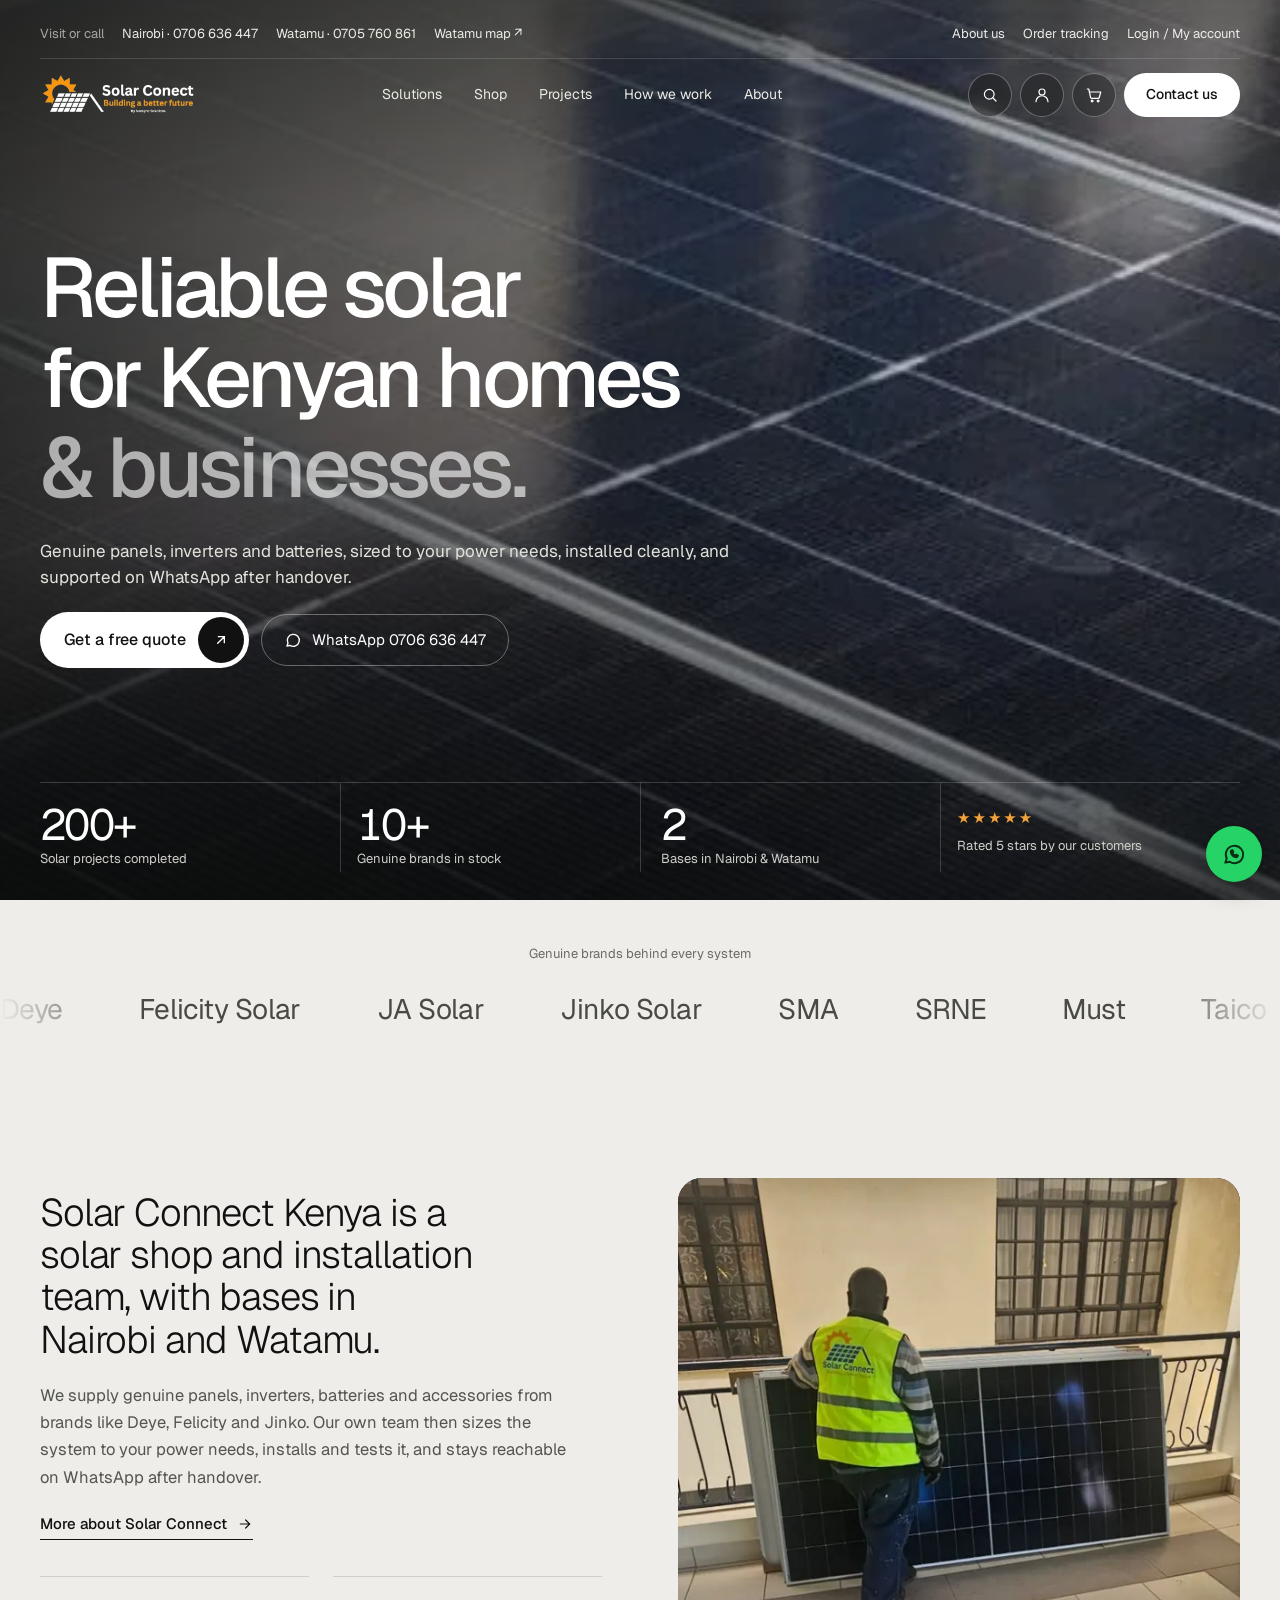
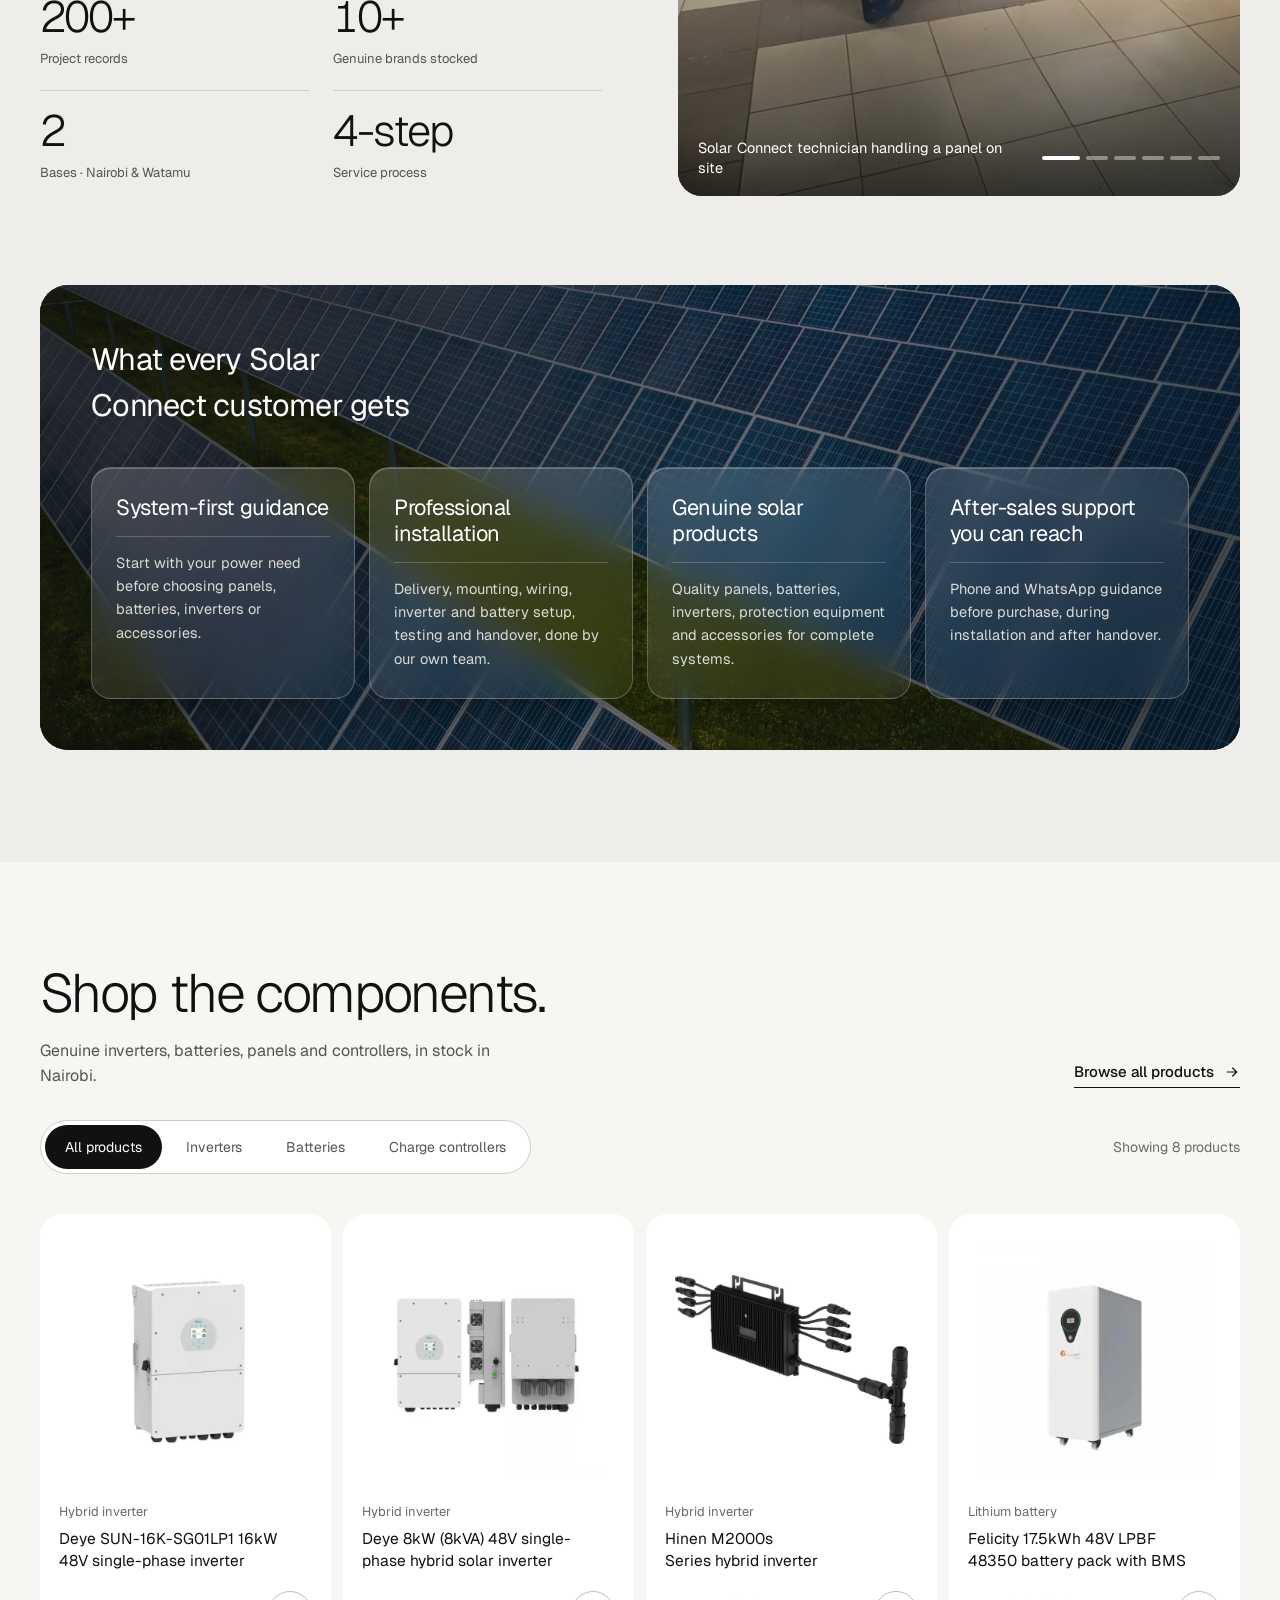
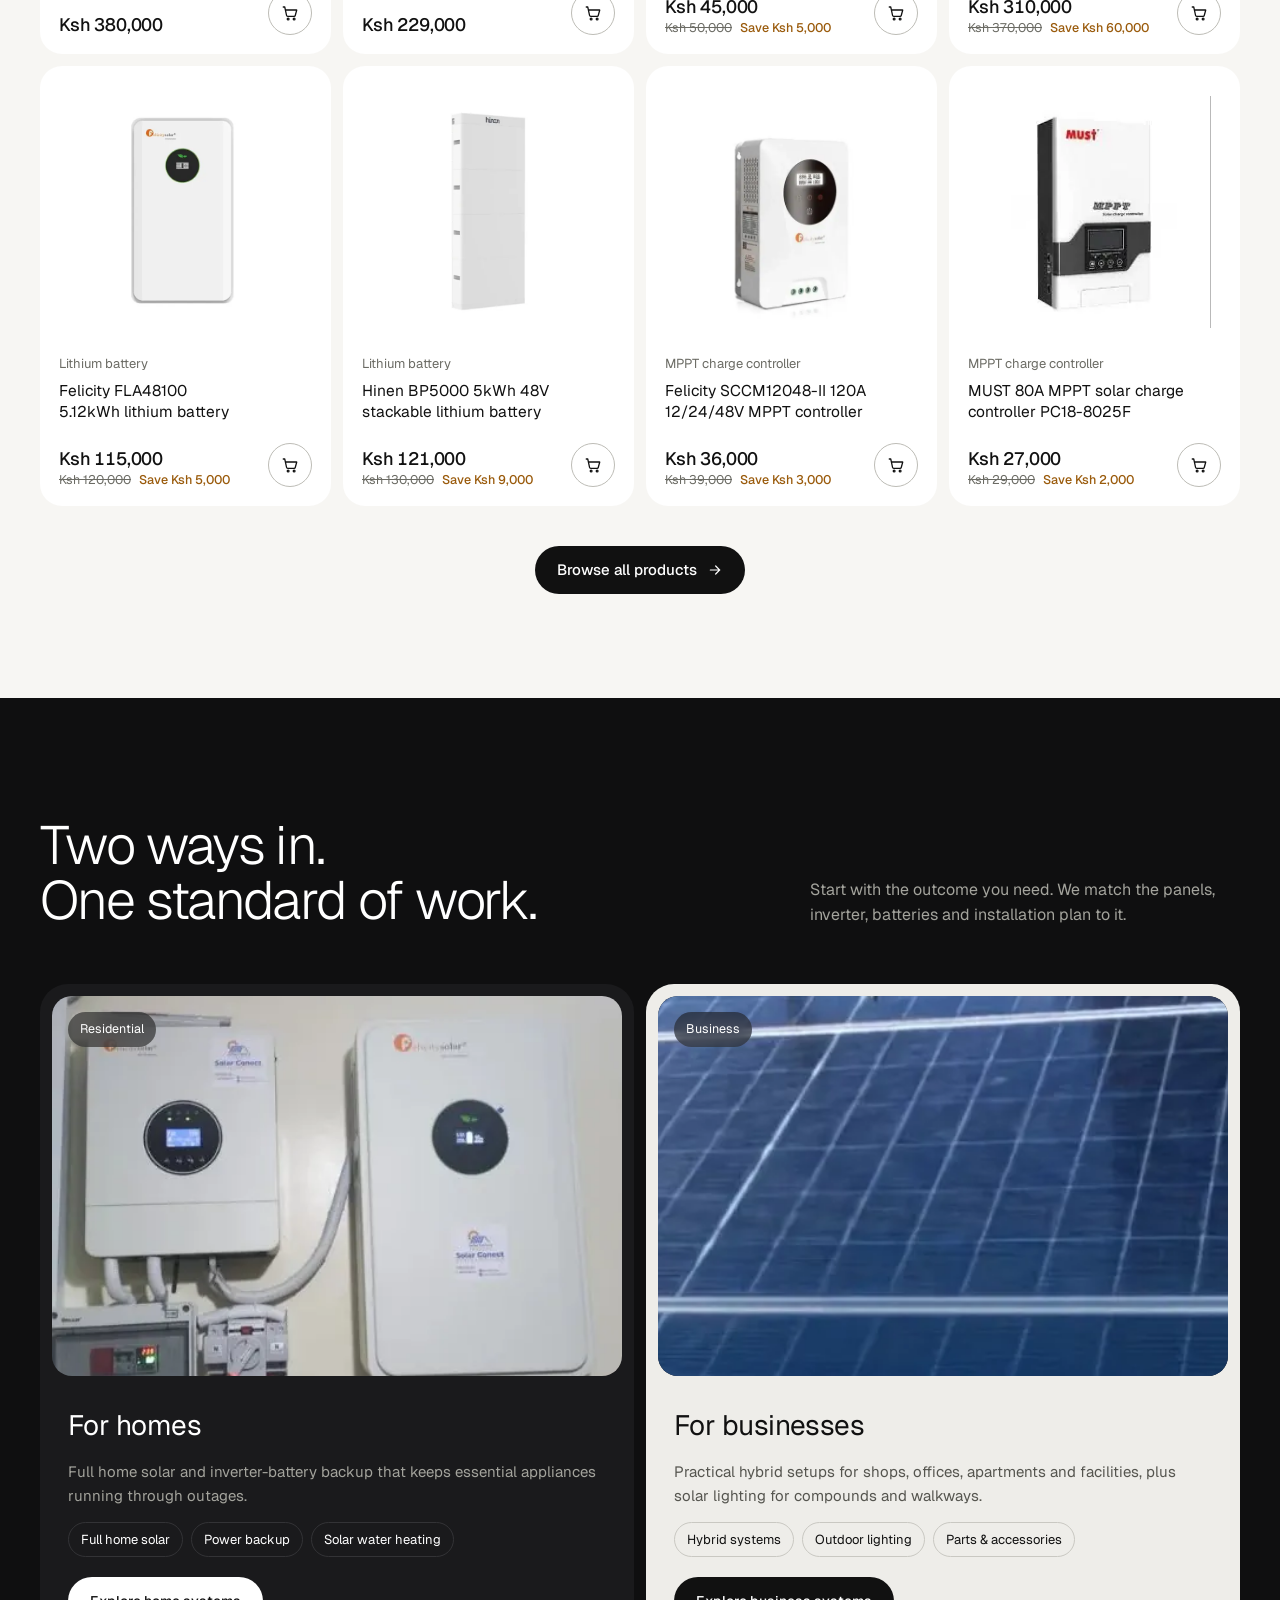
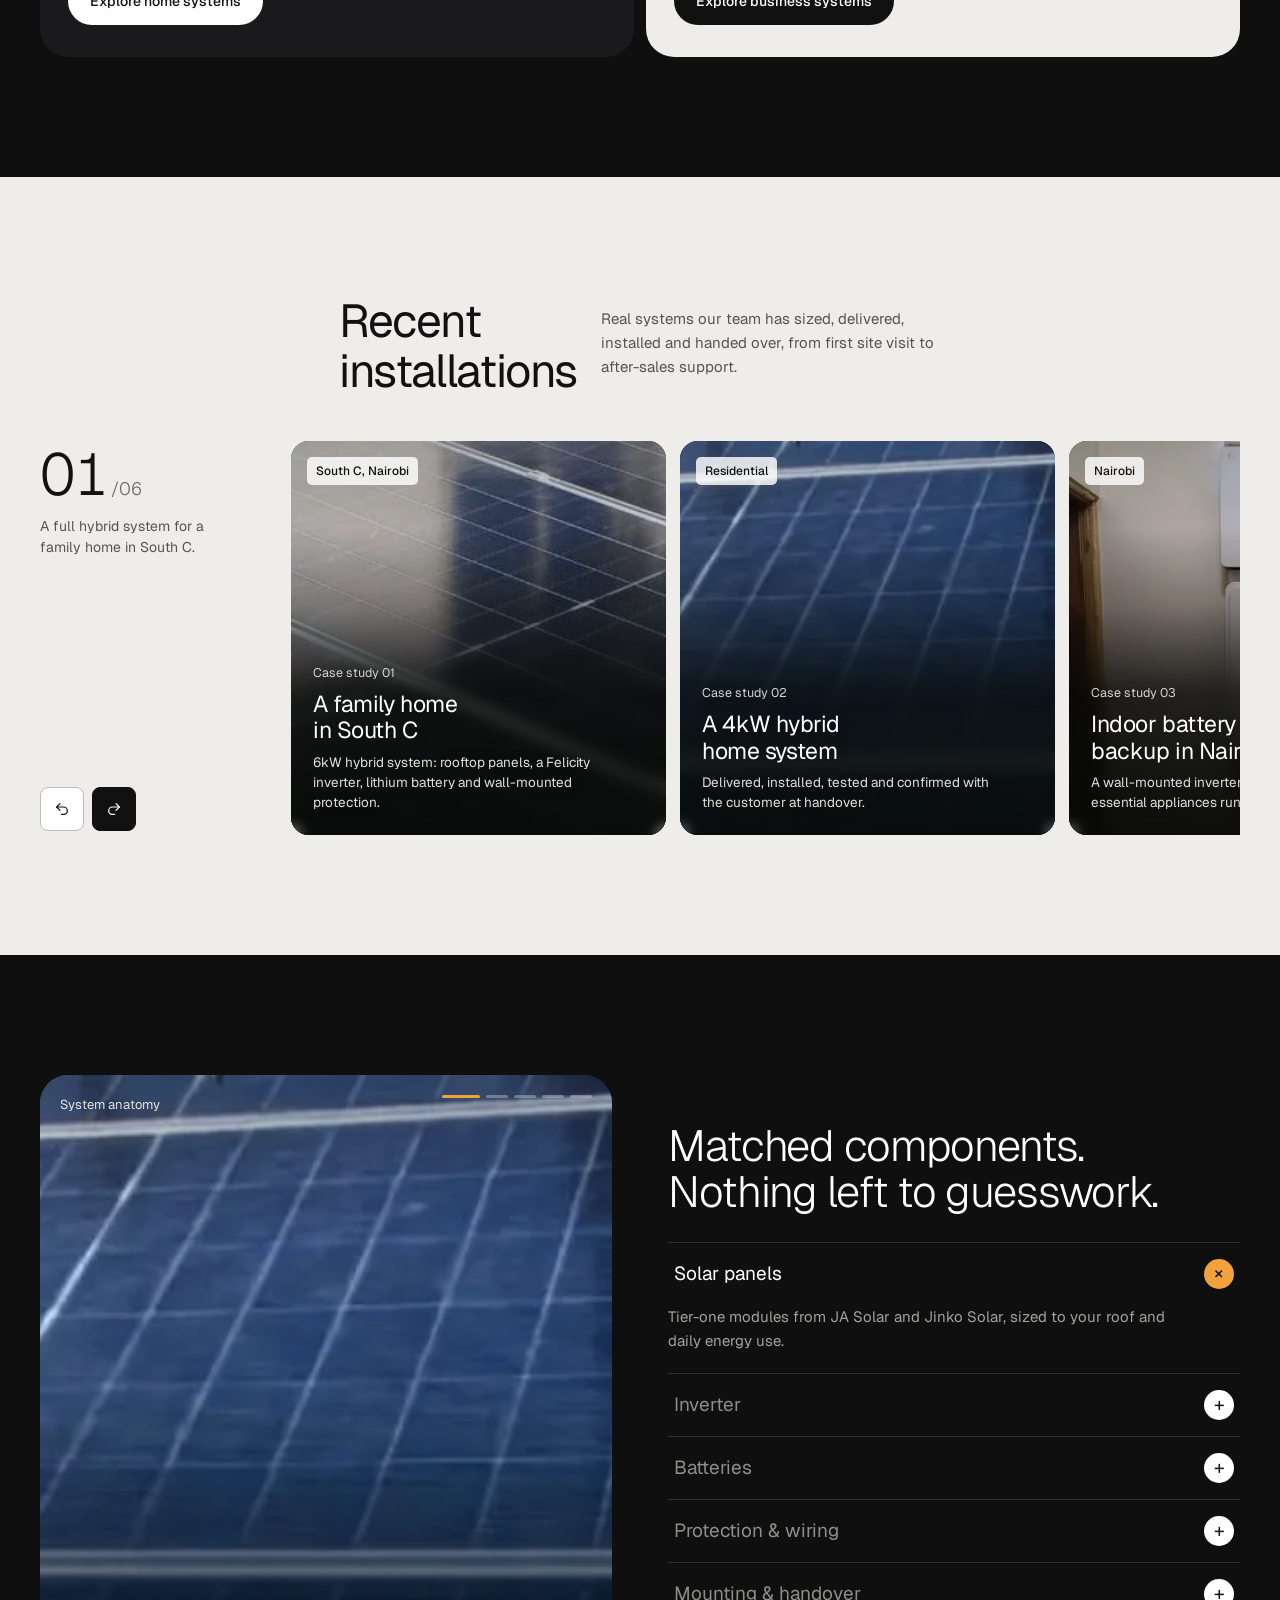
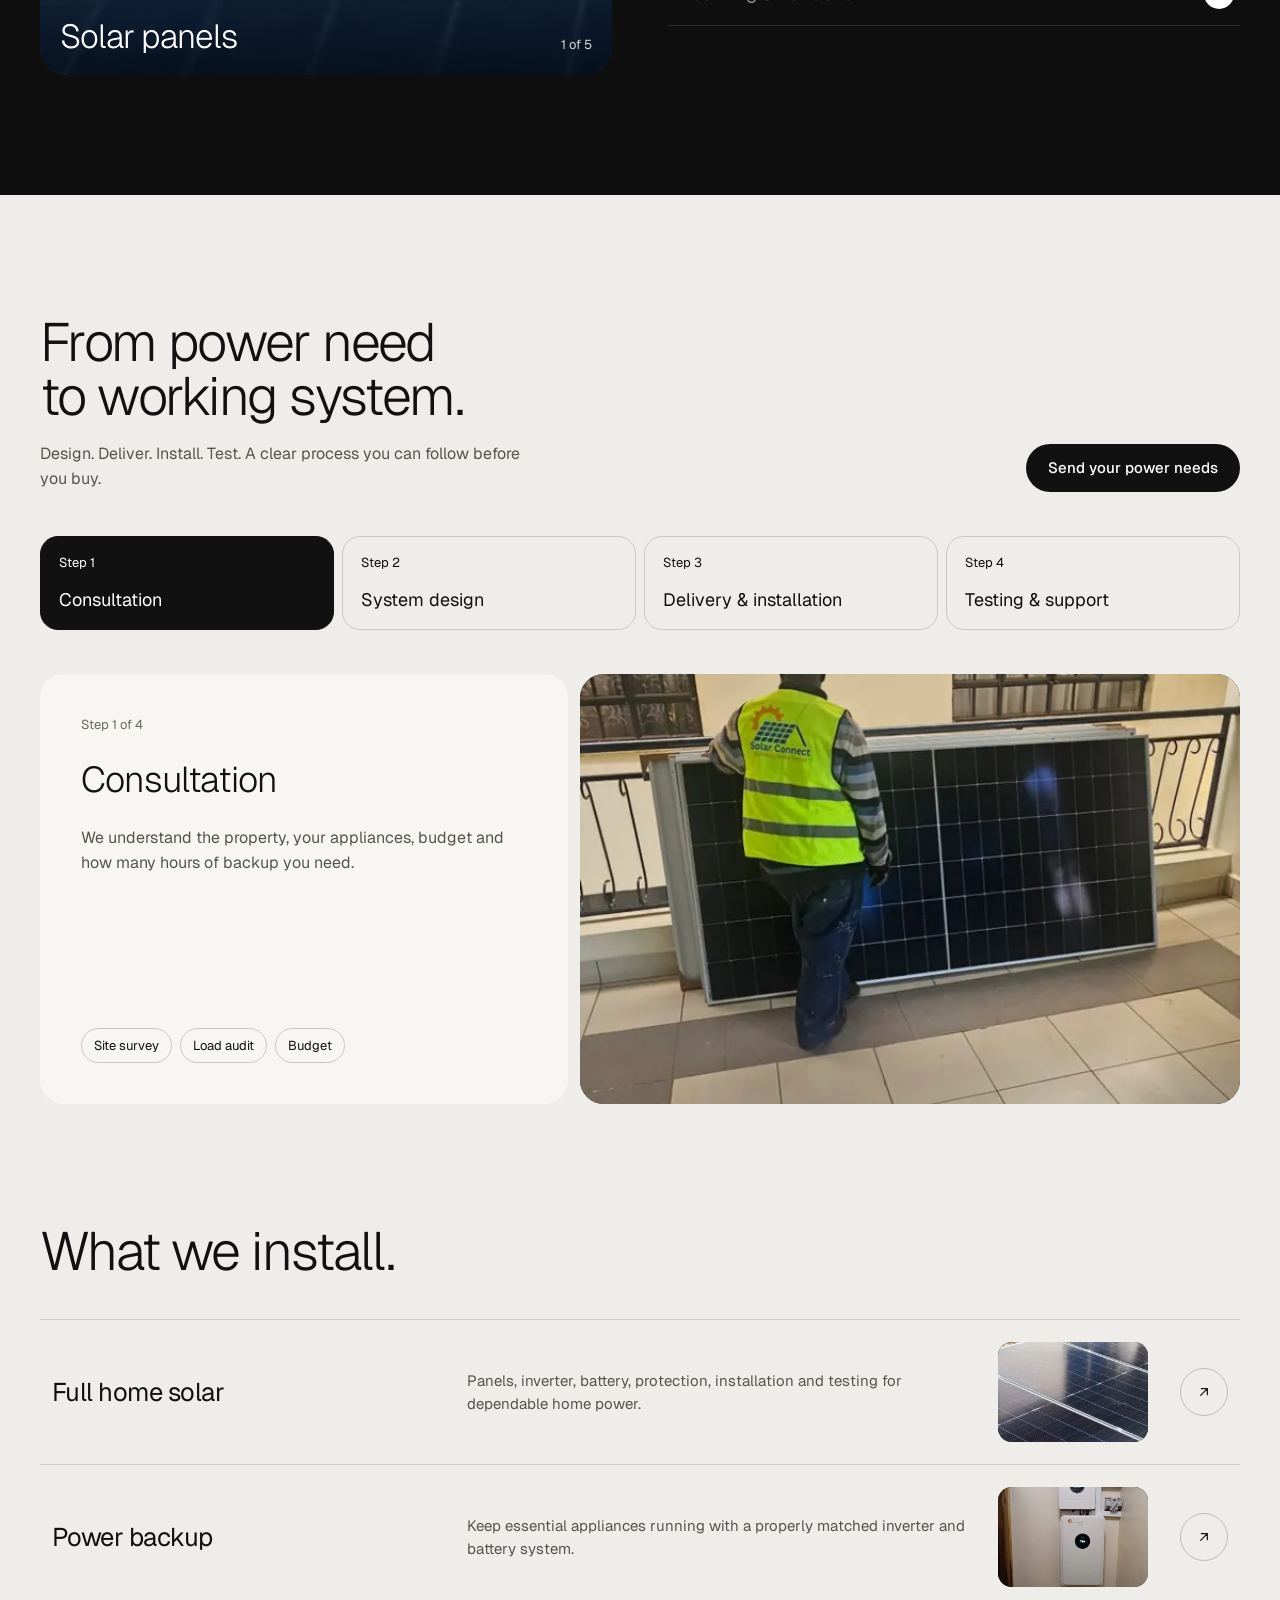
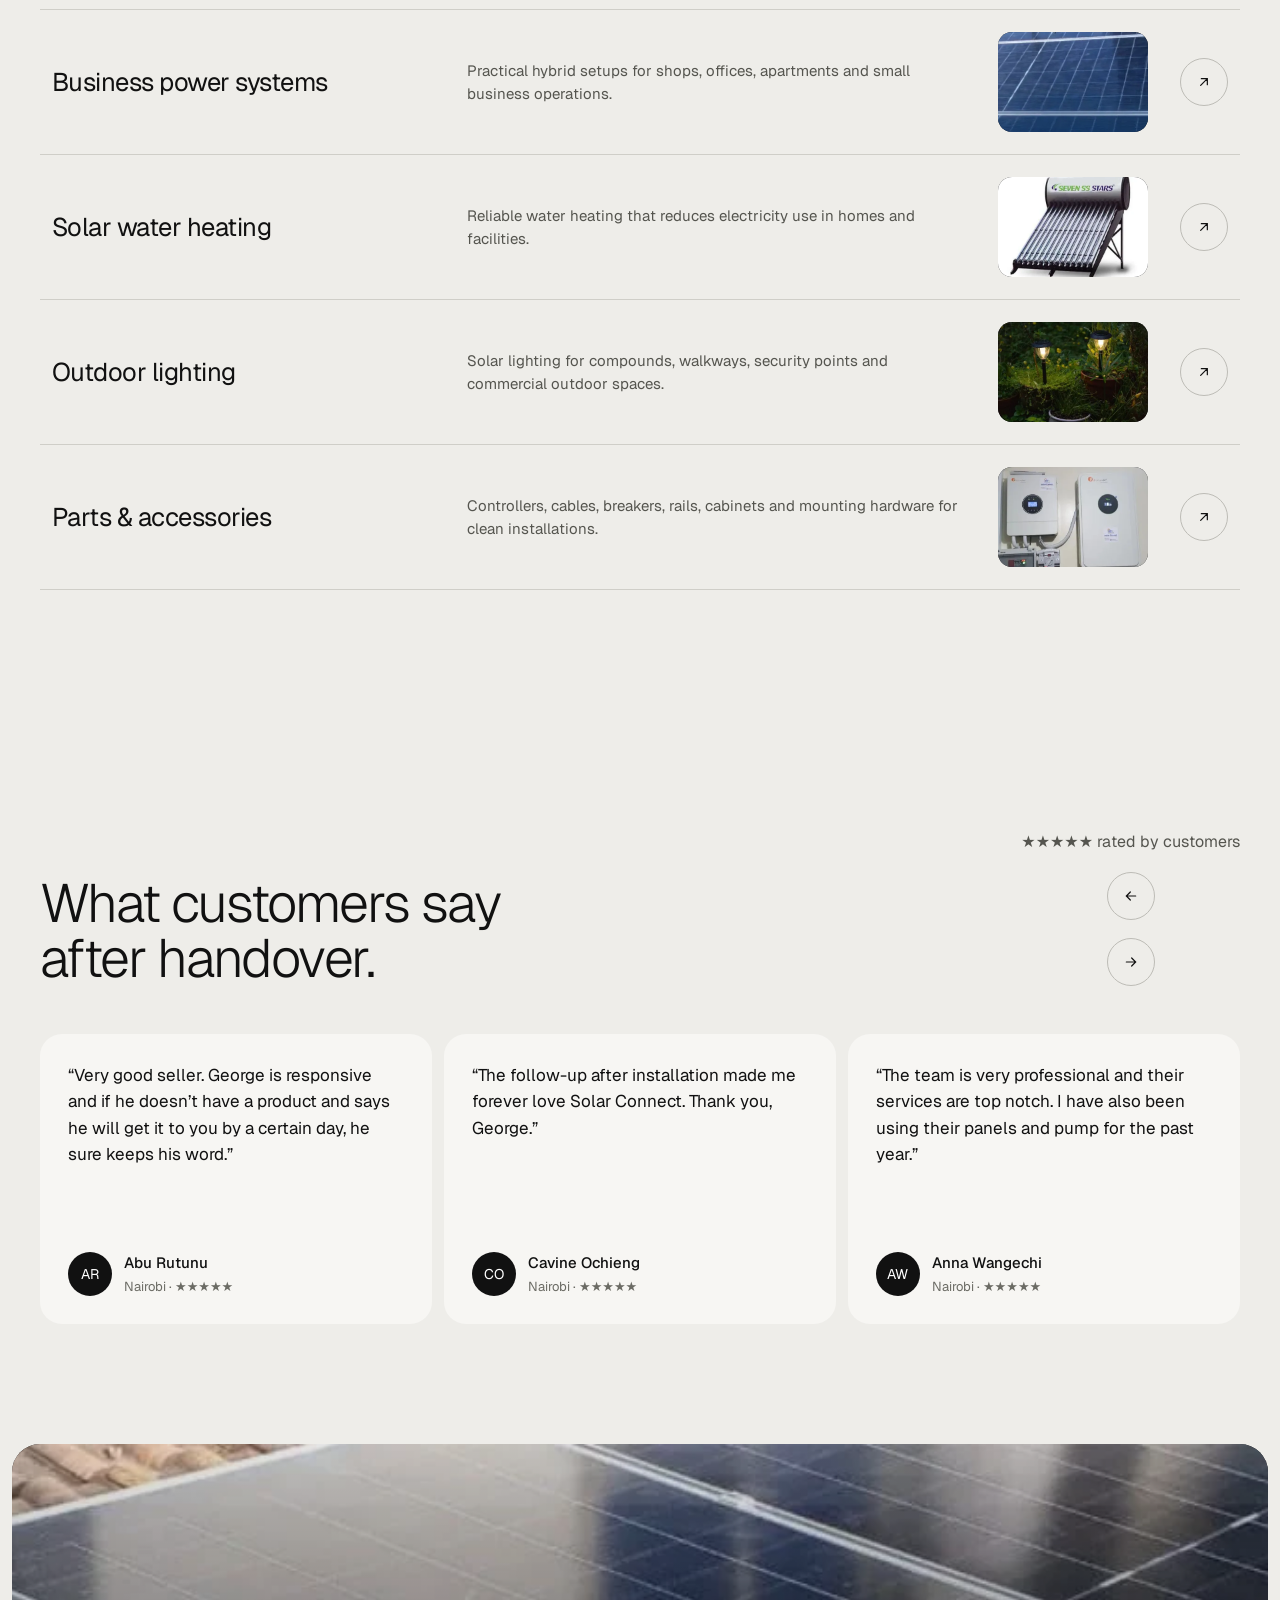
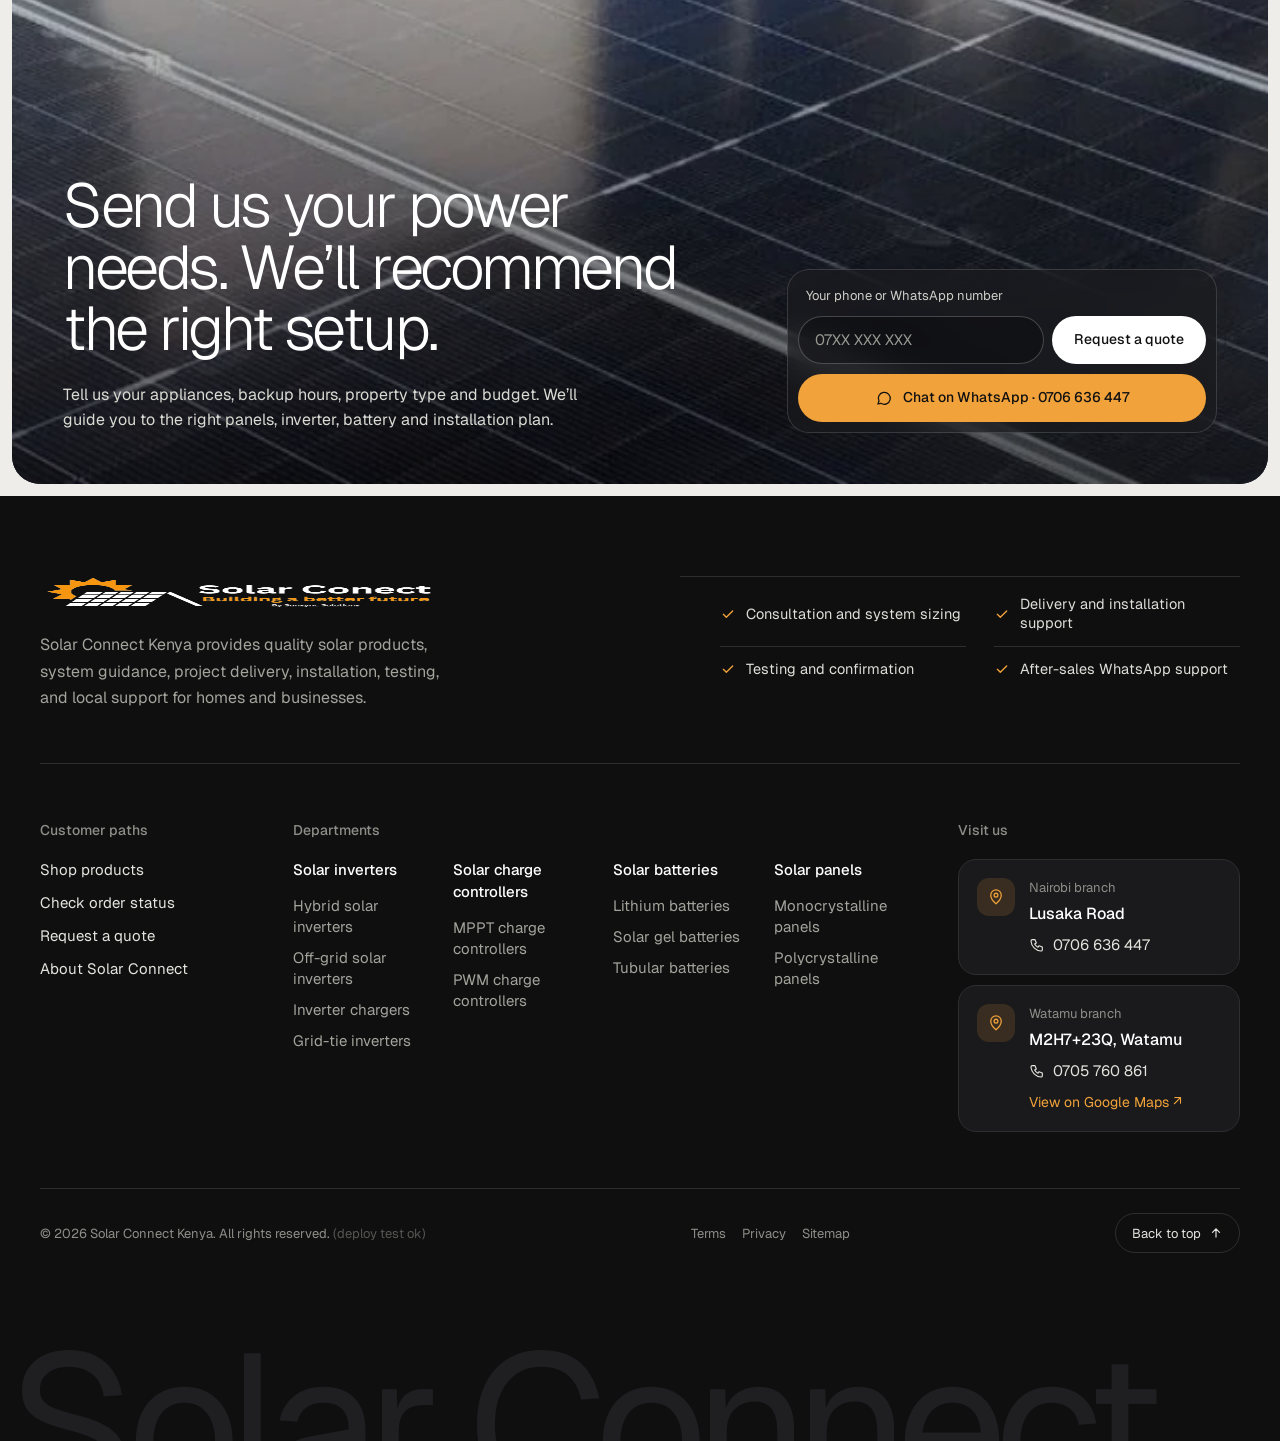
==== index.html @ 3e0ca2ff "Use real Seven SS Stars product photo for solar water heating service row Co-Authored-By: Claude Son" ====
<!doctype html>
<html lang="en">
<head>
<meta charset="utf-8">
<meta name="viewport" content="width=device-width, initial-scale=1, viewport-fit=cover">
<meta name="description" content="Solar Connect Kenya supplies genuine solar panels, inverters and batteries, and installs, tests and supports complete solar systems for homes and businesses in Nairobi and Watamu.">
<meta property="og:title" content="Solar Connect Kenya: Reliable solar for Kenyan homes and businesses">
<meta property="og:description" content="Genuine solar products, clean installation and WhatsApp support after handover. Nairobi and Watamu.">
<meta property="og:type" content="website">
<meta name="robots" content="noindex">
<meta name="theme-color" content="#0F0F10">
<link rel="icon" type="image/png" href="assets/img/685172a7fa.png">
<style>:root{padding-top:env(safe-area-inset-top,0px);padding-bottom:env(safe-area-inset-bottom,0px)}body{margin:0;font-family:system-ui,sans-serif}[hidden]{display:none!important}</style>
<title>Solar Connect Kenya | Solar Panels, Inverters, Batteries &amp; Installation</title>
<link rel="preconnect" href="https://fonts.googleapis.com">
<link rel="preconnect" href="https://fonts.gstatic.com" crossorigin>
<link rel="stylesheet" href="https://fonts.googleapis.com/css2?family=Geist:wght@300;400;500;600&display=swap">
<style>
/* Layout: T1-style alternating warm-light / near-black bands, oversized rounded media cards, Orbix section flow */
:root{
  --paper:#EEEDE9; --paper-2:#F7F6F3; --paper-3:#E4E3DE; --line:#CFCEC8; --line-2:#BDBCB6;
  --ink:#111111; --ink-2:#55554F; --ink-3:#6B6B64;
  --night:#0F0F10; --night-2:#1A1A1C; --night-3:#2A2A2D; --night-line:#2E2E31;
  --mist:#A3A39C; --mist-2:#8E8E88; --white:#FFFFFF;
  --sun:#F2A23A;
  --f-display:'Geist',ui-sans-serif,system-ui,-apple-system,'Segoe UI',sans-serif;
  --r-xl:28px; --r-lg:24px; --r-md:20px; --r-sm:14px;
  --gut-l:max(16px, env(safe-area-inset-left, 0px));
  --gut-r:max(16px, env(safe-area-inset-right, 0px));
  color-scheme:light;
}
*{box-sizing:border-box}
html{scroll-behavior:smooth}
body{background:var(--paper);color:var(--ink);font-family:var(--f-display);font-size:16px;line-height:1.5;overflow-x:hidden;-webkit-font-smoothing:antialiased}
body::before{content:"";position:fixed;inset:0 0 auto;height:env(safe-area-inset-top,0px);z-index:60;background:var(--night)}
a{color:inherit;text-decoration:none}
button{font:inherit;color:inherit;cursor:pointer;background:none;border:0}
img,video{max-width:100%;display:block}
:focus-visible{outline:2px solid var(--sun);outline-offset:3px;border-radius:8px}
h1,h2,h3{margin:0;font-weight:300;letter-spacing:-.03em;text-wrap:balance}
p{margin:0}
.mono{font-size:13px;letter-spacing:0;text-transform:none}
.wrap{max-width:1360px;margin:0 auto;padding-left:max(16px, env(safe-area-inset-left, 0px));padding-right:max(16px, env(safe-area-inset-right, 0px))}
@media (min-width:760px){.wrap{padding-left:max(40px, env(safe-area-inset-left, 0px));padding-right:max(40px, env(safe-area-inset-right, 0px))}}
.h2{font-size:clamp(34px,4.2vw,62px);line-height:1.02}
.eyebrow{color:var(--ink-3)}
.dark .eyebrow{color:var(--mist)}
.head-row{display:flex;flex-wrap:wrap;gap:24px;justify-content:space-between;align-items:flex-end}
.head-row > div{display:flex;flex-direction:column;gap:18px;min-width:0}

/* media frames: real photo on top of a cell-grid fallback */
.media{position:relative;overflow:hidden;background-color:#16171A;background-image:linear-gradient(rgba(255,255,255,.055) 1px,transparent 1px),linear-gradient(90deg,rgba(255,255,255,.055) 1px,transparent 1px);background-size:44px 44px}
.media.light{background-color:#DAD9D4;background-image:linear-gradient(rgba(0,0,0,.05) 1px,transparent 1px),linear-gradient(90deg,rgba(0,0,0,.05) 1px,transparent 1px);background-size:36px 36px}
.media > img,.media > video{position:absolute;inset:0;width:100%;height:100%;object-fit:cover}
.media .cap{position:absolute;left:18px;bottom:16px;color:var(--mist-2);font-size:12px;z-index:0}
.media > img + .cap,.media > video + .cap{z-index:-1}
.tag{position:absolute;top:16px;left:16px;z-index:2;padding:8px 12px;border-radius:999px;background:rgba(17,17,17,.55);backdrop-filter:blur(10px);-webkit-backdrop-filter:blur(10px);color:var(--white);font-size:12.5px}

/* buttons */
.btn{display:inline-flex;align-items:center;justify-content:center;gap:10px;min-height:48px;padding:0 22px;border-radius:999px;font-size:15px;font-weight:500;transition:transform .25s ease,background .25s ease,opacity .25s}
.btn:hover{transform:translateY(-2px)}
.btn-white{background:var(--white);color:var(--ink)}
.btn-ink{background:var(--ink);color:var(--white)}
.btn-ghost{border:1px solid var(--line-2);font-weight:400}
.btn-ghost-dark{border:1px solid rgba(255,255,255,.35);color:var(--white);font-weight:400}
.btn-sun{background:var(--sun);color:var(--ink)}
.btn svg{transition:transform .25s ease}
.btn:hover svg{transform:translateX(3px)}

/* reveal on scroll: visible at rest, only lifts in */
.rv{transition:transform .9s cubic-bezier(.2,.7,.1,1),opacity .9s ease}
.js .rv.pre{transform:translateY(36px);opacity:.25}

/* ================= NAV ================= */
.nav{position:fixed;top:env(safe-area-inset-top,0px);left:0;right:0;z-index:50;transform:translateY(-130%);opacity:0;transition:transform .5s cubic-bezier(.2,.7,.1,1),opacity .4s;padding:16px max(16px, env(safe-area-inset-right, 0px)) 0 max(16px, env(safe-area-inset-left, 0px));pointer-events:none}
.nav-in{max-width:1400px;margin:0 auto;display:flex;justify-content:space-between;align-items:center;gap:12px}
.brand,.pill{pointer-events:auto}
.brand{display:flex;align-items:center;gap:10px;color:var(--white);padding:8px 14px 8px 8px;border-radius:999px;transition:background .3s}
.brand span{font-size:18px;font-weight:500;letter-spacing:-.01em}
.pill{display:flex;align-items:center;gap:2px;padding:5px;border-radius:999px;background:rgba(28,28,30,.55);border:1px solid rgba(255,255,255,.14);backdrop-filter:blur(16px);-webkit-backdrop-filter:blur(16px);color:var(--white);transition:background .3s}
.pill a.lk{padding:10px 15px;border-radius:999px;font-size:14px;transition:background .2s}
.pill a.lk:hover{background:rgba(255,255,255,.12)}
.pill .icon{width:42px;height:42px;display:grid;place-items:center;border-radius:999px}
.pill .icon:hover{background:rgba(255,255,255,.12)}
.pill .cta{padding:0 18px;min-height:42px;font-size:14px}
.nav.scrolled{transform:none;opacity:1}
.nav.scrolled .brand{background:rgba(28,28,30,.7);backdrop-filter:blur(16px);-webkit-backdrop-filter:blur(16px)}
.nav.scrolled .pill{background:rgba(20,20,22,.82)}
.menu-btn{display:none}
@media (max-width:900px){.pill a.lk{display:none}.menu-btn{display:grid}}

/* ================= HERO (full bleed, mobile-first) ================= */
.hero{position:relative;color:var(--white);background:var(--night);overflow:hidden;isolation:isolate}
.hero-bg{position:absolute;inset:0;z-index:-2}
.hero-bg img{position:absolute;inset:0;width:100%;height:100%;object-fit:cover;transform:scale(var(--hs,1.06));transition:transform .1s linear}
.hero-bg .bg-desk{display:none}
.hero-bg .bg-mob{object-position:50% 30%}
.hero::after{content:"";position:absolute;inset:0;z-index:-1;pointer-events:none;background:linear-gradient(180deg,rgba(10,11,10,.55) 0%,rgba(10,11,10,.25) 30%,rgba(10,11,10,.7) 62%,rgba(10,11,10,.94) 100%)}
.hero-in{min-height:100svh;display:flex;flex-direction:column;padding-top:calc(env(safe-area-inset-top,0px) + 16px);padding-bottom:20px;padding-left:max(16px, env(safe-area-inset-left, 0px));padding-right:max(16px, env(safe-area-inset-right, 0px))}

/* top bar */
.hnav{display:flex;align-items:center;justify-content:space-between;gap:12px;position:relative;z-index:5}
.hnav .logo img{height:38px;width:auto;display:block}
.hnav ul{display:none;list-style:none;margin:0;padding:0;gap:4px}
.hnav ul a{display:block;padding:10px 14px;border-radius:999px;font-size:14px;color:#ECECE6;transition:background .2s}
.hnav ul a:hover{background:rgba(255,255,255,.12)}
.hnav .right{display:flex;align-items:center;gap:8px}
.icon-btn{width:44px;height:44px;border-radius:999px;display:grid;place-items:center;border:1px solid rgba(255,255,255,.3);background:rgba(20,20,22,.35);backdrop-filter:blur(10px);-webkit-backdrop-filter:blur(10px)}
.hnav .contact{display:none}
.mmenu{position:absolute;left:0;right:0;top:calc(100% + 10px);padding:8px;border-radius:20px;background:rgba(20,20,22,.92);backdrop-filter:blur(18px);-webkit-backdrop-filter:blur(18px);border:1px solid rgba(255,255,255,.12);display:flex;flex-direction:column}
.mmenu a{padding:14px 16px;border-radius:12px;font-size:17px}
.mmenu a:hover{background:rgba(255,255,255,.08)}
.mmenu .btn{margin-top:6px}

/* copy */
.hero-main{flex:1;display:flex;flex-direction:column;justify-content:flex-end;gap:22px;padding-block:48px 28px;max-width:760px}
.hero h1{font-weight:500;font-size:clamp(40px,10.5vw,84px);line-height:1;letter-spacing:-.045em}
.hero h1 .ln{display:block;overflow:hidden;padding-bottom:.07em}
.hero h1 .ln > span{display:block;animation:rise 1.1s cubic-bezier(.2,.7,.1,1) both}
.hero h1 .ln:nth-child(2) > span{animation-delay:.12s}
.hero h1 .ln:nth-child(3) > span{animation-delay:.24s}
.hero h1 .dim{color:rgba(255,255,255,.62)}
@keyframes rise{from{transform:translateY(105%)}to{transform:none}}
@keyframes fade{from{opacity:0;transform:translateY(12px)}to{opacity:1;transform:none}}
.hero-sub{max-width:46ch;font-size:16px;line-height:1.55;color:#E3E3DD;animation:fade 1s .45s both}
.hero-actions{display:flex;flex-direction:column;align-items:stretch;gap:12px;animation:fade 1s .6s both}
.arrow-pill{display:inline-flex;align-items:center;justify-content:space-between;gap:12px;min-height:56px;padding:5px 5px 5px 24px;border-radius:999px;background:var(--white);color:var(--ink);font-size:16px;font-weight:500;transition:transform .25s}
.arrow-pill:hover{transform:translateY(-2px)}
.arrow-pill .ac{width:46px;height:46px;border-radius:999px;display:grid;place-items:center;background:var(--ink);color:var(--white);transition:transform .3s}
.arrow-pill:hover .ac{transform:rotate(45deg)}
.wa-pill{display:inline-flex;align-items:center;justify-content:center;gap:10px;min-height:52px;padding:0 22px;border-radius:999px;border:1px solid rgba(255,255,255,.35);font-size:15px;color:var(--white)}

/* stats */
.hstats{display:grid;grid-template-columns:repeat(2,minmax(0,1fr));gap:0;border-top:1px solid rgba(255,255,255,.18);animation:fade 1s .75s both}
.hstat{display:flex;flex-direction:column;gap:4px;padding:16px 0}
.hstat:nth-child(even){padding-left:16px;border-left:1px solid rgba(255,255,255,.18)}
.hstat:nth-child(n+3){border-top:1px solid rgba(255,255,255,.18)}
.hstat b{font-weight:400;font-size:30px;letter-spacing:-.04em;line-height:1;font-variant-numeric:tabular-nums}
.hstat span{font-size:13px;line-height:1.35;color:#CFCFC9}
.hstat .stars{color:var(--sun);font-size:15px;letter-spacing:2px;line-height:30px}

@media (min-width:640px){
  .hero-actions{flex-direction:row;align-items:center}
  .arrow-pill{justify-content:flex-start}
  .hstats{grid-template-columns:repeat(4,minmax(0,1fr))}
  .hstat{padding:20px 0 4px 20px;border-left:1px solid rgba(255,255,255,.18)}
  .hstat:first-child{padding-left:0;border-left:0}
  .hstat:nth-child(n+3){border-top:0}
  .hstat b{font-size:clamp(30px,3.4vw,44px)}
}
@media (min-width:761px){
  .hero-bg .bg-mob{display:none}
  .hero-bg .bg-desk{display:block}
  .hero::after{background:linear-gradient(90deg,rgba(10,11,10,.78) 0%,rgba(10,11,10,.45) 45%,rgba(10,11,10,.15) 75%),linear-gradient(180deg,rgba(10,11,10,.45) 0%,rgba(10,11,10,0) 25%,rgba(10,11,10,0) 60%,rgba(10,11,10,.75) 100%)}
  .hero-in{min-height:clamp(640px,100svh,920px);padding-top:calc(env(safe-area-inset-top,0px) + 24px);padding-bottom:28px;padding-left:max(40px, env(safe-area-inset-left, 0px));padding-right:max(40px, env(safe-area-inset-right, 0px))}
  .hero-in > *{width:100%;max-width:1360px;margin-left:auto;margin-right:auto}
  .hnav .logo img{height:44px}
  .hnav .contact{display:inline-flex;min-height:44px;font-size:14px}
  .hero-main{justify-content:center;padding-block:64px 48px}
  .hero-main > *{max-width:720px}
  .hero-sub{font-size:17px}
}
@media (min-width:1000px){
  .hnav ul{display:flex}
  .hnav .menu-toggle{display:none}
  .mmenu{display:none!important}
}
/* ================= MARQUEE ================= */
.brands{padding-block:44px 60px;display:flex;flex-direction:column;gap:24px}
.brands p{text-align:center}
.marquee{overflow:hidden;-webkit-mask-image:linear-gradient(90deg,transparent,#000 10%,#000 90%,transparent);mask-image:linear-gradient(90deg,transparent,#000 10%,#000 90%,transparent)}
.track{display:flex;gap:76px;width:max-content;animation:mq 40s linear infinite;font-size:clamp(22px,2.2vw,30px);letter-spacing:-.02em;color:#4A4A45;white-space:nowrap}
.marquee:hover .track{animation-play-state:paused}
@keyframes mq{to{transform:translateX(-50%)}}

/* ================= STATEMENT + STATS ================= */
.statement{padding-block:88px 112px;display:flex;flex-direction:column;gap:clamp(56px,7vw,96px)}
.statement h2{flex:none;max-width:920px;font-size:clamp(28px,3.6vw,52px);line-height:1.1;min-width:0}
.statement h2 em{font-style:normal;color:inherit}
.about2{display:grid;grid-template-columns:minmax(0,1fr) minmax(0,1fr);gap:clamp(32px,6vw,96px);align-items:center}
@media (max-width:920px){.about2{grid-template-columns:minmax(0,1fr)}}
.ashow{position:relative;aspect-ratio:4/4.4;max-width:100%;border-radius:24px;overflow:hidden;background:#16171A;isolation:isolate}
.aslide{position:absolute;inset:0;margin:0;opacity:0;transition:opacity 1s ease}
.aslide.on{opacity:1}
.aslide img{width:100%;height:100%;object-fit:cover;transform:scale(1.08);transition:transform 6s ease-out}
.aslide.on img{transform:scale(1)}
.ashow::after{content:"";position:absolute;inset:0;z-index:1;background:linear-gradient(180deg,rgba(0,0,0,0) 62%,rgba(8,10,8,.72) 100%);pointer-events:none}
.ashow-bar{position:absolute;left:0;right:0;bottom:0;z-index:2;display:flex;flex-wrap:wrap;align-items:center;justify-content:space-between;gap:10px 16px;padding:18px 20px;color:var(--white)}
.ashow-cap{font-size:14.5px;line-height:1.35;max-width:32ch}
.adots{display:flex;gap:6px}
.adot{width:22px;height:4px;border-radius:2px;background:rgba(255,255,255,.4);padding:0;transition:width .35s,background .35s;position:relative}
.adot::before{content:"";position:absolute;inset:-10px -2px}
.adot.on{width:38px;background:var(--white)}
.about2-txt{display:flex;flex-direction:column;align-items:flex-start;gap:22px;min-width:0}
.about2-txt h2{font-size:clamp(28px,3vw,44px);line-height:1.1;max-width:18ch}
.about2-txt p{font-size:16.5px;line-height:1.65;color:var(--ink-2);max-width:48ch}
.astats{width:100%;display:grid;grid-template-columns:repeat(2,minmax(0,1fr));gap:22px 24px;margin-top:14px}
.astats .stat b{font-size:clamp(36px,3.4vw,52px)}
.about{display:flex;flex-wrap:wrap;gap:32px 64px;justify-content:space-between;align-items:flex-end}
.about h2{flex:1 1 560px;max-width:860px}
.about-side{flex:0 1 400px;display:flex;flex-direction:column;align-items:flex-start;gap:20px;min-width:0}
.about-side p{font-size:17px;line-height:1.6;color:var(--ink-2)}
.steps-mini{line-height:1.9;color:var(--ink-3)}
.stat-row{display:flex;flex-wrap:wrap;gap:12px}
.stat-row .media{flex:1 1 420px;min-height:440px;border-radius:var(--r-lg)}
.stats{flex:1 1 520px;border-radius:var(--r-lg);background:var(--paper-2);padding:clamp(24px,3.2vw,48px);display:grid;grid-template-columns:repeat(2,minmax(0,1fr));gap:44px 24px;align-content:center}
.stat{display:flex;flex-direction:column;gap:10px;border-top:1px solid var(--line);padding-top:18px}
.stat b{font-weight:300;font-size:clamp(46px,4.8vw,72px);letter-spacing:-.045em;line-height:1;font-variant-numeric:tabular-nums}
.stat span{color:var(--ink-2)}

/* ================= TWO WAYS (dark) ================= */
.dark{background:var(--night);color:var(--white)}
.band{padding-block:120px}
.ways{display:flex;flex-direction:column;gap:56px}
.ways .lede{max-width:430px;color:var(--mist);font-size:16px;line-height:1.6}
.way-row{display:flex;flex-wrap:wrap;gap:12px}
.way{flex:1 1 480px;border-radius:var(--r-xl);padding:12px;display:flex;flex-direction:column;gap:12px;min-width:0}
.way.a{background:var(--night-2)}
.way.b{background:var(--paper);color:var(--ink)}
.way .media{border-radius:var(--r-md);min-height:380px}
.way .media img{transition:transform 1.2s cubic-bezier(.2,.7,.1,1)}
.way:hover .media img{transform:scale(1.05)}
.way-body{padding:16px 16px 20px;display:flex;flex-direction:column;gap:14px}
.way h3{font-size:28px;font-weight:400;letter-spacing:-.02em}
.way p{font-size:15px;line-height:1.6;color:var(--mist)}
.way.b p{color:var(--ink-2)}
.tags{display:flex;flex-wrap:wrap;gap:8px;font-size:13px}
.tags span{padding:7px 12px;border-radius:999px;border:1px solid #333336}
.way.b .tags span{border-color:#C9C8C2}
.way .btn{align-self:flex-start;margin-top:6px;font-size:14px}

/* ================= PROJECTS ================= */
.projects{padding-block:120px;display:flex;flex-direction:column;gap:44px}
.ctrl{display:flex;align-items:center;gap:10px}
.arrow{width:48px;height:48px;border-radius:999px;border:1px solid var(--line-2);display:grid;place-items:center;transition:background .2s}
.arrow:hover{background:var(--paper-3)}
.pj-h{font-weight:400;font-size:clamp(34px,3.6vw,52px);line-height:1.08;letter-spacing:-.03em}
.pj-intro{max-width:34ch;font-size:15px;line-height:1.6;color:var(--ink-2);padding-top:10px}
.projects .head-row{align-items:flex-start}
.pj-body{display:grid;grid-template-columns:200px minmax(0,1fr);gap:clamp(24px,4vw,64px);overflow:hidden}
.pj-side{display:flex;flex-direction:column;gap:12px;padding-block:4px}
.pj-count{display:flex;align-items:baseline;gap:2px;font-weight:300;letter-spacing:-.04em;line-height:1}
.pj-count b{font-weight:300;font-size:clamp(48px,4.6vw,64px);font-variant-numeric:tabular-nums}
.pj-count span{font-size:18px;color:var(--ink-3);letter-spacing:0}
.pj-cap{font-size:14px;line-height:1.5;color:var(--ink-2);max-width:22ch;min-height:3em}
.pj-btns{margin-top:auto;display:flex;gap:8px}
.sq{width:44px;height:44px;border-radius:8px;display:grid;place-items:center;border:1px solid var(--line-2);background:var(--white);color:var(--ink);transition:transform .2s,background .2s}
.sq:hover{transform:translateY(-2px)}
.sq.dark{background:var(--ink);border-color:var(--ink);color:var(--white)}
.rail{min-width:0;overflow-x:auto;scrollbar-width:none;cursor:grab;scroll-snap-type:x mandatory;margin-right:calc(-1 * max(16px, env(safe-area-inset-right, 0px)))}
@media (min-width:760px){.rail{margin-right:0}}
.rail::-webkit-scrollbar{display:none}
.rail.dragging{cursor:grabbing;scroll-snap-type:none}
.rail.dragging *{user-select:none;pointer-events:none}
.rail-in{display:flex;gap:14px;width:max-content}
.ocard{position:relative;width:clamp(260px,calc((min(100vw,1360px) - 380px) / 2.4),440px);aspect-ratio:1/1.05;max-width:84vw;border-radius:18px;overflow:hidden;scroll-snap-align:start;background:#16171A;color:var(--white);isolation:isolate}
.ocard img{position:absolute;inset:0;width:100%;height:100%;object-fit:cover;z-index:-2;transition:transform 1.2s cubic-bezier(.2,.7,.1,1)}
.ocard img.contain{object-fit:contain;background:#fff}
.ocard:hover img{transform:scale(1.05)}
.ocard::after{content:"";position:absolute;inset:0;z-index:-1;background:linear-gradient(180deg,rgba(8,10,8,.28) 0%,rgba(8,10,8,.12) 22%,rgba(8,10,8,.35) 42%,rgba(8,10,8,.82) 64%,rgba(8,10,8,.95) 100%)}
.ocard-txt::before{content:"";position:absolute;inset:-48px 0 0 0;z-index:-1;backdrop-filter:blur(6px);-webkit-backdrop-filter:blur(6px);-webkit-mask-image:linear-gradient(180deg,transparent 0%,#000 45%);mask-image:linear-gradient(180deg,transparent 0%,#000 45%);pointer-events:none}
.ocard-txt h3,.ocard-txt p,.ocard-k{text-shadow:0 1px 12px rgba(0,0,0,.35)}
.ocard-tag{position:absolute;left:16px;top:16px;padding:5px 9px;border-radius:5px;background:rgba(255,255,255,.82);color:var(--ink);font-size:12px;font-weight:500}
.ocard-txt{position:absolute;left:0;right:0;bottom:0;padding:22px;display:flex;flex-direction:column;gap:8px;isolation:isolate}
.ocard h3{font-size:clamp(20px,1.8vw,26px);font-weight:400;letter-spacing:-.02em;line-height:1.15;max-width:16ch}
.ocard p{font-size:13.5px;line-height:1.5;color:#E1E1DB;max-width:34ch}
.ocard-k{font-size:12.5px;color:#D2D2CC}
@media (max-width:760px){
  .pj-body{grid-template-columns:minmax(0,1fr);gap:20px;overflow:visible}
  .pj-side{flex-direction:row;flex-wrap:wrap;align-items:flex-end;gap:12px 20px}
  .pj-cap{flex:1 1 160px;min-height:0}
  .pj-btns{margin-top:0}
  .ocard{width:80vw}
}

/* ================= LAYERS (dark) ================= */
.layers{display:flex;flex-wrap:wrap;gap:56px;align-items:center}
.anat{flex:1 1 460px;min-height:600px;border-radius:var(--r-xl);min-width:0}
.anat .shot{position:absolute;inset:0;opacity:0;transform:scale(1.07);transition:opacity .8s ease,transform 1.4s cubic-bezier(.2,.7,.1,1)}
.anat .shot.on{opacity:1;transform:scale(1)}
.anat .shot img{width:100%;height:100%;object-fit:cover}
.anat .shot .cap{z-index:0}
.anat .shot img + .cap{display:none}
.anat::after{content:"";position:absolute;inset:0;background:linear-gradient(180deg,rgba(0,0,0,.35) 0%,rgba(0,0,0,0) 28%,rgba(0,0,0,0) 55%,rgba(0,0,0,.7) 100%);pointer-events:none;z-index:1}
.anat .lbl{position:absolute;left:20px;top:20px;z-index:2;color:#E4E4DE}
.anat .dots{position:absolute;right:20px;top:20px;z-index:2;display:flex;gap:6px}
.anat .dots i{width:22px;height:3px;border-radius:2px;background:rgba(255,255,255,.3);transition:background .4s,width .4s}
.anat .dots i.on{background:var(--sun);width:38px}
.anat .now{position:absolute;left:20px;right:20px;bottom:20px;z-index:2;display:flex;align-items:flex-end;justify-content:space-between;gap:16px;color:var(--white)}
.anat .now b{font-weight:300;font-size:clamp(26px,2.6vw,38px);letter-spacing:-.03em;line-height:1.05}
.anat .now span{color:#D6D6D0;white-space:nowrap}
.anat .now .swap{display:block}
.acc-side{flex:1 1 460px;display:flex;flex-direction:column;gap:28px;min-width:0}
.acc-side h2{font-size:clamp(30px,3.4vw,50px);line-height:1.05}
.acc{border-top:1px solid var(--night-line)}
.acc-item{border-bottom:1px solid var(--night-line)}
.acc-item button{width:100%;min-height:62px;display:flex;justify-content:space-between;align-items:center;gap:16px;text-align:left;font-size:19px;color:var(--mist-2);padding-block:14px;transition:color .2s}
.acc-item button:hover,.acc-item.open button{color:var(--white)}
.acc-item .sign{width:30px;height:30px;border-radius:999px;background:var(--white);color:var(--ink);display:grid;place-items:center;flex-shrink:0;transition:transform .3s,background .3s}
.acc-item.open .sign{background:var(--sun);transform:rotate(45deg)}
.acc-panel{display:grid;grid-template-rows:0fr;transition:grid-template-rows .4s ease}
.acc-item.open .acc-panel{grid-template-rows:1fr}
.acc-panel > div{overflow:hidden}
.acc-panel p{padding-bottom:20px;max-width:520px;font-size:15px;line-height:1.6;color:var(--mist)}

/* ================= PROCESS ================= */
.process{padding-block:120px;display:flex;flex-direction:column;gap:44px}
.tabs{display:grid;grid-template-columns:repeat(4,minmax(0,1fr));gap:8px}
@media (max-width:820px){.tabs{grid-template-columns:repeat(2,minmax(0,1fr))}}
.tab{min-height:88px;display:flex;flex-direction:column;align-items:flex-start;justify-content:space-between;gap:14px;padding:16px 18px;border-radius:18px;text-align:left;border:1px solid #C9C8C2;position:relative;overflow:hidden;transition:background .3s,color .3s,border-color .3s}
.tab .nm{font-size:18px}
.tab[aria-selected="true"]{background:var(--ink);color:var(--white);border-color:var(--ink)}
.step-view{display:flex;flex-wrap:wrap;gap:12px}
.step-card{flex:1 1 420px;border-radius:var(--r-lg);background:var(--paper-2);padding:clamp(24px,3.2vw,48px);display:flex;flex-direction:column;justify-content:space-between;gap:40px;min-height:430px;min-width:0}
.step-card .top{display:flex;flex-direction:column;gap:18px}
.step-card h3{font-size:clamp(28px,2.8vw,42px)}
.step-card p{font-size:16px;line-height:1.6;color:var(--ink-2);max-width:480px}
.step-card .tags span{border-color:#C9C8C2}
.step-view .media{flex:1.3 1 520px;min-height:430px;border-radius:var(--r-lg)}
.swap{animation:swap .6s cubic-bezier(.2,.7,.1,1)}
@keyframes swap{from{opacity:0;transform:translateY(14px)}to{opacity:1;transform:none}}

/* ================= SERVICES ================= */
.services{padding-bottom:120px;display:flex;flex-direction:column;gap:40px}
.svc-list{border-top:1px solid var(--line)}
.svc{display:grid;grid-template-columns:minmax(0,1fr) minmax(0,1.3fr) 150px 48px;align-items:center;gap:16px 32px;padding:22px 12px;border-bottom:1px solid var(--line);transition:background .3s,padding .3s}
.svc:hover{background:var(--paper-3);padding-left:20px}
.svc .num{color:var(--ink-3)}
.svc .nm{font-size:clamp(22px,2vw,30px);letter-spacing:-.02em}
.svc .ds{font-size:15px;line-height:1.55;color:var(--ink-2)}
.svc .media{width:150px;height:100px;border-radius:var(--r-sm)}
.svc .go{width:48px;height:48px;border-radius:999px;border:1px solid var(--line-2);display:grid;place-items:center;transition:background .3s,color .3s,transform .3s}
.svc:hover .go{background:var(--ink);color:var(--white);transform:rotate(45deg)}
@media (max-width:860px){.svc{grid-template-columns:minmax(0,1fr) 48px}.svc .ds,.svc .media{grid-column:1 / 2}.svc .media{width:100%;height:160px}}

/* ================= SHOP ================= */
.shop{background:var(--paper-2);padding-block:104px}
.shop .wrap{display:flex;flex-direction:column;gap:40px}
.shop-lede{color:var(--ink-2);font-size:16px;line-height:1.55;max-width:44ch}
.link-arrow{display:inline-flex;align-items:center;gap:10px;font-size:15px;font-weight:500;padding-bottom:4px;border-bottom:1px solid var(--ink)}
.link-arrow svg{transition:transform .25s}
.link-arrow:hover svg{transform:translateX(4px)}
.filter-bar{display:flex;flex-wrap:wrap;align-items:center;justify-content:space-between;gap:12px 24px;margin-top:-8px}
.filters{display:flex;gap:4px;padding:4px;border-radius:999px;background:var(--white);border:1px solid var(--line);max-width:100%;overflow-x:auto;scrollbar-width:none}
.filters::-webkit-scrollbar{display:none}
.filters button{flex:0 0 auto;min-height:44px;padding:0 20px;border-radius:999px;font-size:14px;color:var(--ink-2);white-space:nowrap;transition:background .25s,color .25s}
.filters button:hover{color:var(--ink)}
.filters button[aria-pressed="true"]{background:var(--ink);color:var(--white)}
.filter-count{color:var(--ink-3);font-size:14px}
.shop-all-btn{align-self:center;font-size:15px}
.grid4{display:grid;grid-template-columns:repeat(4,minmax(0,1fr));gap:12px}
@media (max-width:980px){.grid4{grid-template-columns:repeat(2,minmax(0,1fr))}}
.prod{position:relative;background:var(--white);border:1px solid transparent;border-radius:22px;padding:10px;display:flex;flex-direction:column;overflow:hidden;transition:transform .45s cubic-bezier(.2,.7,.1,1),box-shadow .45s,border-color .3s}
.prod:hover{transform:translateY(-4px);border-color:var(--line-2);box-shadow:0 18px 36px -24px rgba(17,17,17,.3)}
.prod a.media.light,.prod a.media{display:block;aspect-ratio:1/1;max-width:100%;border-radius:16px;overflow:hidden;background:var(--white);background-image:none}
.prod a.media img{width:100%;height:100%;object-fit:contain;padding:18px;background:var(--white);transition:transform .8s cubic-bezier(.2,.7,.1,1)}
.prod:hover a.media img{transform:scale(1.05)}
.prod .b{padding:8px 8px 8px;display:flex;flex-direction:column;gap:6px;flex-grow:1}
.prod .c{color:var(--ink-3);font-size:13px}
.prod h3{font-size:15.5px;font-weight:400;line-height:1.4;letter-spacing:0}
.prod h3 a::after{content:"";position:absolute;inset:0;z-index:1}
.prod .f{margin-top:auto;padding-top:14px;display:flex;justify-content:space-between;align-items:flex-end;gap:12px}
.prod .pr{display:flex;flex-direction:column;gap:3px;line-height:1.2;min-width:0}
.prod .pr b{font-size:18px;font-weight:500;letter-spacing:-.01em;font-variant-numeric:tabular-nums}
.pold{display:flex;flex-wrap:wrap;gap:2px 8px;font-size:12.5px}
.pold s{color:var(--ink-3)}
.psave{color:#9A5B0C;font-weight:500}
.prod .add{position:relative;z-index:2;flex-shrink:0;width:44px;height:44px;border-radius:999px;display:grid;place-items:center;border:1px solid var(--line-2);color:var(--ink);transition:background .25s,color .25s,border-color .25s}
.prod .add:hover,.prod:hover .add{background:var(--ink);border-color:var(--ink);color:var(--white)}
@media (max-width:480px){.grid4{gap:8px}.prod .b{padding:12px 12px 14px}.prod h3{font-size:14px}.prod .pr b{font-size:16px}.prod .add{width:40px;height:40px}}
.shop .all{align-self:center}

/* ================= REVIEWS ================= */
.reviews{padding-block:120px;display:flex;flex-direction:column;gap:48px}
.rev-viewport{--per:3;overflow:hidden}
@media (max-width:980px){.rev-viewport{--per:2}}
@media (max-width:640px){.rev-viewport{--per:1}}
.rev-track{display:flex;gap:12px;transition:transform .8s cubic-bezier(.2,.7,.1,1);will-change:transform}
.rev-track.jump{transition:none}
.rev-track .rev{flex:0 0 calc((100% - (var(--per) - 1) * 12px) / var(--per));min-width:0}
.rev{margin:0;background:var(--paper-2);border-radius:22px;padding:28px;display:flex;flex-direction:column;justify-content:space-between;gap:32px;min-height:290px}
.rev blockquote{margin:0;font-size:17px;line-height:1.55}
.rev figcaption{display:flex;align-items:center;gap:12px}
.rev .av{width:44px;height:44px;border-radius:999px;background:var(--ink);color:var(--white);display:grid;place-items:center;font-size:14px}
.rev .who{display:flex;flex-direction:column;gap:2px}
.rev .who b{font-weight:500;font-size:15px}
.rev .who span{color:var(--ink-3);font-size:13px}

/* ================= CTA ================= */
.cta{padding:0 max(12px, env(safe-area-inset-right, 0px)) 12px max(12px, env(safe-area-inset-left, 0px))}
.cta-frame{border-radius:var(--r-xl);min-height:640px;color:var(--white);display:flex;flex-direction:column;justify-content:flex-end;padding:clamp(24px,4vw,56px)}
.cta-frame::after{content:"";position:absolute;inset:0;background:linear-gradient(180deg,rgba(0,0,0,.1),rgba(0,0,0,.65));pointer-events:none}
.cta-body{position:relative;z-index:2;display:flex;flex-wrap:wrap;gap:40px;justify-content:space-between;align-items:flex-end}
.cta-copy{flex:1 1 520px;max-width:780px;display:flex;flex-direction:column;gap:22px;min-width:0}
.cta-copy h2{font-size:clamp(36px,4.8vw,70px);line-height:1;letter-spacing:-.04em}
.cta-copy p{max-width:520px;font-size:16px;line-height:1.6;color:#DADAD4}
.qform{flex:0 1 430px;display:flex;flex-direction:column;gap:10px;padding:10px;border-radius:22px;background:rgba(28,28,30,.6);border:1px solid rgba(255,255,255,.14);backdrop-filter:blur(16px);-webkit-backdrop-filter:blur(16px);min-width:0}
.qform label{color:#CFCFC9;font-size:13px;padding:6px 8px 0}
.qrow{display:flex;gap:8px}
.qrow input{flex:1 1 auto;min-width:0;height:48px;padding:0 16px;border-radius:999px;border:1px solid rgba(255,255,255,.22);background:rgba(0,0,0,.28);color:var(--white);font:inherit;font-size:15px}
.qrow input::placeholder{color:#9A9A94}
.qrow .btn{min-height:48px;font-size:14px;white-space:nowrap}
.qform .msg{font-size:13px;color:#DADAD4;padding:0 8px 4px}
.qform .btn-sun{font-size:14px}

/* ================= FOOTER ================= */
footer{background:var(--night);color:var(--white);padding-top:80px;overflow:hidden}
.f-head{display:flex;flex-wrap:wrap;gap:40px 80px;justify-content:space-between;align-items:flex-start;padding-bottom:52px;border-bottom:1px solid var(--night-line)}
.f-brand{flex:1 1 320px;max-width:400px;display:flex;flex-direction:column;gap:22px}
.f-brand img{height:34px!important;width:auto}
.f-brand p{color:var(--mist);font-size:16px;line-height:1.65}
.f-promise{flex:1 1 480px;max-width:560px;list-style:none;margin:0;padding-top:18px;border-top:1px solid var(--night-line);display:grid;grid-template-columns:repeat(2,minmax(0,1fr));column-gap:28px}
.f-promise li{display:flex;align-items:center;gap:10px;padding:13px 0;border-top:1px solid var(--night-line);font-size:14.5px;line-height:1.3;color:#DEDED8}
.f-promise li:nth-child(-n+2){border-top:0;padding-top:0}
.f-chk{width:16px;height:16px;display:grid;place-items:center;flex-shrink:0;color:var(--sun)}
.f-chk svg{width:16px;height:16px}
.f-main{display:grid;grid-template-columns:minmax(160px,.8fr) minmax(0,2.4fr) minmax(260px,1.1fr);gap:48px;padding-block:56px}
@media (max-width:1060px){.f-main{grid-template-columns:repeat(2,minmax(0,1fr))}.f-deps{grid-column:1 / -1;order:-1}}
@media (max-width:620px){.f-main{grid-template-columns:minmax(0,1fr)}.f-promise{grid-template-columns:minmax(0,1fr)}}
footer h3{font-size:14px;font-weight:500;letter-spacing:0;color:var(--mist-2);margin-bottom:18px}
.f-col{display:flex;flex-direction:column;gap:12px}
.f-col h3{margin-bottom:6px}
.f-col a,.f-dep a{color:#E4E4DE;font-size:15px;line-height:1.4;transition:color .2s}
.f-col a:hover,.f-dep a:hover,.b-map:hover{color:var(--sun)}
.f-dep-grid{display:grid;grid-template-columns:repeat(4,minmax(0,1fr));gap:28px 24px}
@media (max-width:760px){.f-dep-grid{grid-template-columns:repeat(2,minmax(0,1fr))}}
.f-dep{display:flex;flex-direction:column;gap:10px;min-width:0}
.f-dep h4{margin:0 0 4px;font-size:16px;font-weight:500;color:var(--white);line-height:1.3}
.f-dep a{color:var(--mist)}
.f-branches{display:flex;flex-direction:column;gap:10px}
.f-branches h3{margin-bottom:8px}
.branch{display:flex;gap:14px;padding:18px;border-radius:18px;background:var(--night-2);border:1px solid var(--night-line)}
.b-ic{width:38px;height:38px;border-radius:12px;display:grid;place-items:center;flex-shrink:0;background:rgba(242,162,58,.14);color:var(--sun)}
.b-txt{display:flex;flex-direction:column;gap:4px;min-width:0}
.b-name{font-size:13px;color:var(--mist-2)}
.b-addr{font-size:16px;font-weight:500}
.b-tel{display:inline-flex;align-items:center;gap:8px;color:#E4E4DE;font-size:15px;margin-top:4px;user-select:all}
.b-map{color:var(--sun);font-size:14px;margin-top:6px}
.f-base{padding-block:24px;border-top:1px solid var(--night-line);display:flex;flex-wrap:wrap;gap:12px 32px;justify-content:space-between;align-items:center;color:var(--mist-2);font-size:13px}
.f-top{display:inline-flex;align-items:center;gap:8px;min-height:40px;padding:0 16px;border-radius:999px;border:1px solid var(--night-line);color:#E4E4DE;transition:background .2s}
.f-top:hover{background:var(--night-2)}
.giant{font-size:clamp(64px,15.6vw,240px);letter-spacing:-.06em;line-height:.8;color:#1F1F22;white-space:nowrap;padding:28px 0 0 max(8px, env(safe-area-inset-left, 0px));margin-bottom:-.12em;transform:translateY(var(--gy,40px));transition:transform .2s linear}

/* floating WhatsApp */
.wa{position:fixed;z-index:55;right:calc(18px + env(safe-area-inset-right,0px));bottom:calc(18px + env(safe-area-inset-bottom,0px));width:56px;height:56px;border-radius:999px;background:#25D366;color:#0B2E17;display:grid;place-items:center;box-shadow:0 8px 24px rgba(0,0,0,.25);transition:transform .25s}
.wa:hover{transform:scale(1.07)}

@media (prefers-reduced-motion:reduce){
  *,*::before,*::after{animation:none!important;transition:none!important}
  .js .rv.pre{transform:none;opacity:1}
}
.ubar{display:flex;flex-wrap:wrap;justify-content:space-between;gap:6px 24px;padding-bottom:14px;margin-bottom:14px;border-bottom:1px solid rgba(255,255,255,.14);font-size:13px;color:#DADAD4;position:relative;z-index:6}
.ubar-l,.ubar-r{display:flex;flex-wrap:wrap;gap:6px 18px;align-items:center}
.ubar a{color:#ECECE6;transition:color .2s}
.ubar a:hover{color:var(--sun)}
.ubar-k{color:#A8A8A2}
@media (max-width:760px){.ubar-r,.ubar-k,.ubar-map{display:none}.ubar{font-size:12.5px}.ubar-l{gap:4px 14px}}
.hnav .acct{display:none}
@media (min-width:761px){.hnav .acct{display:grid}}
.gband{position:relative;border-radius:28px;overflow:hidden;isolation:isolate;background:#14161A;color:var(--white)}
.gband-bg{position:absolute;inset:0;width:100%;height:100%;object-fit:cover;z-index:-2;transform:scale(1.08);filter:saturate(1.1)}
.gband::after{content:"";position:absolute;inset:0;z-index:-1;background:linear-gradient(120deg,rgba(10,12,14,.82) 0%,rgba(10,12,14,.55) 55%,rgba(10,12,14,.75) 100%)}
.gband-in{padding:clamp(28px,4vw,56px);display:flex;flex-direction:column;gap:clamp(28px,3vw,40px)}
.gband-h{font-size:clamp(24px,2.4vw,34px);font-weight:400;letter-spacing:-.025em;max-width:20ch}
.gcards{display:grid;grid-template-columns:repeat(4,minmax(0,1fr));gap:14px}
@media (max-width:1000px){.gcards{grid-template-columns:repeat(2,minmax(0,1fr))}}
@media (max-width:560px){.gcards{grid-template-columns:minmax(0,1fr)}}
.gcard{position:relative;display:flex;flex-direction:column;gap:14px;padding:26px 24px 28px;border-radius:20px;background:linear-gradient(160deg,rgba(255,255,255,.16),rgba(255,255,255,.05));border:1px solid rgba(255,255,255,.22);box-shadow:inset 0 1px 0 rgba(255,255,255,.25),0 20px 40px -24px rgba(0,0,0,.6);backdrop-filter:blur(18px) saturate(140%);-webkit-backdrop-filter:blur(18px) saturate(140%);transition:transform .45s cubic-bezier(.2,.7,.1,1),background .35s,border-color .35s}
.gcard:hover{transform:translateY(-6px);background:linear-gradient(160deg,rgba(255,255,255,.22),rgba(255,255,255,.08));border-color:rgba(255,255,255,.34)}
.gcard h3{font-size:clamp(20px,1.7vw,24px);font-weight:400;letter-spacing:-.02em;line-height:1.2;padding-bottom:16px;border-bottom:1px solid rgba(255,255,255,.2)}
.gcard p{font-size:14.5px;line-height:1.6;color:#DCDCD6}
.f-legal{display:flex;gap:16px}
.f-legal a{color:var(--mist-2)}
.f-legal a:hover{color:var(--white)}
</style>
</head>
<body>

<!-- ============ NAV ============ -->
<header class="nav" id="nav">
  <div class="nav-in">
    <a class="brand" href="#top" aria-label="Solar Connect Kenya home"><img src="assets/img/685172a7fa.png" alt="Solar Conect, Building a better future" style="height:36px;width:auto;display:block">
    </a>
    <nav class="pill" aria-label="Main">
      <a class="lk" href="#solutions">Solutions</a>
      <a class="lk" href="#shop">Shop</a>
      <a class="lk" href="#projects">Projects</a>
      <a class="lk" href="#process">How we work</a>
      <a class="icon" href="https://solarconnectkenya.com/products" aria-label="Search products"><svg width="18" height="18" viewBox="0 0 24 24" fill="none" stroke="currentColor" stroke-width="1.6" stroke-linecap="round" aria-hidden="true"><circle cx="11" cy="11" r="6.5"/><path d="M20 20l-4-4"/></svg></a>
      <a class="icon" href="https://solarconnectkenya.com/get/cart" aria-label="Cart, Ksh 0.00"><svg width="18" height="18" viewBox="0 0 24 24" fill="none" stroke="currentColor" stroke-width="1.6" stroke-linecap="round" stroke-linejoin="round" aria-hidden="true"><path d="M3 4h2l2.4 11.2a1.5 1.5 0 0 0 1.5 1.2h8.6a1.5 1.5 0 0 0 1.5-1.1L21 8H6.2"/><circle cx="9.5" cy="20" r="1.2"/><circle cx="17.5" cy="20" r="1.2"/></svg></a>
      <a class="btn btn-white cta" href="#contact">Get a quote</a>
    </nav>
  </div>
</header>

<main id="top">

<!-- ============ HERO ============ -->
<section class="hero" id="hero">
  <div class="hero-bg" aria-hidden="true">
    <img class="bg-desk" src="assets/img/b40d931493.webp" alt="">
    <img class="bg-mob" src="assets/img/6fd700f137.webp" alt="">
  </div>
  <div class="hero-in">
    <div class="ubar">
      <div class="ubar-l"><span class="ubar-k">Visit or call</span><a href="tel:+254706636447">Nairobi · 0706 636 447</a><a href="tel:+254705760861">Watamu · 0705 760 861</a><a href="https://www.google.com/maps/place/M2H7%2B23Q,+Watamu/@-3.3224125,40.0127344,17z" class="ubar-map">Watamu map ↗</a></div>
      <div class="ubar-r"><a href="https://solarconnectkenya.com/about-us">About us</a><a href="https://solarconnectkenya.com/user/orders">Order tracking</a><a href="https://solarconnectkenya.com/login">Login / My account</a></div>
    </div>
    <div class="hnav">
      <a class="logo" href="#top" aria-label="Solar Connect Kenya home"><img src="assets/img/685172a7fa.png" alt="Solar Conect, Building a better future"></a>
      <nav aria-label="Hero menu"><ul>
        <li><a href="#solutions">Solutions</a></li>
        <li><a href="#shop">Shop</a></li>
        <li><a href="#projects">Projects</a></li>
        <li><a href="#process">How we work</a></li>
        <li><a href="https://solarconnectkenya.com/about-us">About</a></li>
      </ul></nav>
      <div class="right">
        <a class="icon-btn" href="https://solarconnectkenya.com/products" aria-label="Search panels, batteries, inverters"><svg width="18" height="18" viewBox="0 0 24 24" fill="none" stroke="currentColor" stroke-width="1.6" stroke-linecap="round" aria-hidden="true"><circle cx="11" cy="11" r="6.5"/><path d="M20 20l-4-4"/></svg></a>
        <a class="icon-btn acct" href="https://solarconnectkenya.com/login" aria-label="Login or my account"><svg width="18" height="18" viewBox="0 0 24 24" fill="none" stroke="currentColor" stroke-width="1.6" stroke-linecap="round" aria-hidden="true"><circle cx="12" cy="8" r="4"/><path d="M4 21a8 8 0 0 1 16 0"/></svg></a>
        <a class="icon-btn" href="https://solarconnectkenya.com/get/cart" aria-label="Cart, Ksh 0.00"><svg width="18" height="18" viewBox="0 0 24 24" fill="none" stroke="currentColor" stroke-width="1.6" stroke-linecap="round" stroke-linejoin="round" aria-hidden="true"><path d="M3 4h2l2.4 11.2a1.5 1.5 0 0 0 1.5 1.2h8.6a1.5 1.5 0 0 0 1.5-1.1L21 8H6.2"/><circle cx="9.5" cy="20" r="1.2"/><circle cx="17.5" cy="20" r="1.2"/></svg></a>
        <a class="btn btn-white contact" href="https://wa.me/254706636447?text=Hello%20Solar%20Connect%2C%20I%20need%20help%20choosing%20a%20solar%20system.">Contact us</a>
        <button class="icon-btn menu-toggle" type="button" id="menu-toggle" aria-expanded="false" aria-controls="mmenu" aria-label="Open menu"><svg width="18" height="18" viewBox="0 0 24 24" fill="none" stroke="currentColor" stroke-width="1.8" stroke-linecap="round" aria-hidden="true"><path d="M4 7h16M4 12h16M4 17h16"/></svg></button>
      </div>
      <nav class="mmenu" id="mmenu" aria-label="Mobile menu" hidden>
        <a href="#solutions">Solutions</a>
        <a href="#shop">Shop</a>
        <a href="#projects">Projects</a>
        <a href="#process">How we work</a>
        <a href="https://solarconnectkenya.com/about-us">About</a>
        <a href="https://solarconnectkenya.com/user/orders">Order tracking</a>
        <a href="https://solarconnectkenya.com/login">Login / My account</a>
        <a class="btn btn-white" href="https://wa.me/254706636447?text=Hello%20Solar%20Connect%2C%20I%20need%20help%20choosing%20a%20solar%20system.">Get a free quote</a>
      </nav>
    </div>

    <div class="hero-main">
      <h1><span class="ln"><span>Reliable solar</span></span><span class="ln"><span>for Kenyan homes</span></span><span class="ln"><span class="dim">&amp; businesses.</span></span></h1>
      <p class="hero-sub">Genuine panels, inverters and batteries, sized to your power needs, installed cleanly, and supported on WhatsApp after handover.</p>
      <div class="hero-actions">
        <a class="arrow-pill" href="#contact">Get a free quote <span class="ac"><svg width="16" height="16" viewBox="0 0 24 24" fill="none" stroke="currentColor" stroke-width="2" stroke-linecap="round" aria-hidden="true"><path d="M7 17L17 7M8 7h9v9"/></svg></span></a>
        <a class="wa-pill" href="https://wa.me/254706636447?text=Hello%20Solar%20Connect%2C%20I%20need%20help%20choosing%20a%20solar%20system."><svg width="18" height="18" viewBox="0 0 24 24" fill="none" stroke="currentColor" stroke-width="1.8" stroke-linecap="round" stroke-linejoin="round" aria-hidden="true"><path d="M4 20l1.3-3.9A8 8 0 1 1 8 19.1z"/></svg>WhatsApp 0706 636 447</a>
      </div>
    </div>

    <div class="hstats">
      <div class="hstat"><b>200+</b><span>Solar projects completed</span></div>
      <div class="hstat"><b>10+</b><span>Genuine brands in stock</span></div>
      <div class="hstat"><b>2</b><span>Bases in Nairobi &amp; Watamu</span></div>
      <div class="hstat"><span class="stars" aria-hidden="true">★★★★★</span><span>Rated 5 stars by our customers</span></div>
    </div>
  </div>
</section>
<!-- ============ BRANDS ============ -->
<section class="brands" aria-label="Brands we supply and install">
  <p class="mono eyebrow">Genuine brands behind every system</p>
  <div class="marquee">
    <div class="track">
      <span>Deye</span><span>Felicity Solar</span><span>JA Solar</span><span>Jinko Solar</span><span>SMA</span><span>SRNE</span><span>Must</span><span>Taico</span><span>Suntree</span><span>Vestwoods</span>
      <span aria-hidden="true">Deye</span><span aria-hidden="true">Felicity Solar</span><span aria-hidden="true">JA Solar</span><span aria-hidden="true">Jinko Solar</span><span aria-hidden="true">SMA</span><span aria-hidden="true">SRNE</span><span aria-hidden="true">Must</span><span aria-hidden="true">Taico</span><span aria-hidden="true">Suntree</span><span aria-hidden="true">Vestwoods</span>
    </div>
  </div>
</section>


<!-- ============ STATEMENT + STATS ============ -->
<section class="wrap statement">
  <div class="about2">
    <div class="about2-txt rv">
      <h2>Solar Connect Kenya is a solar shop and installation team, <em>with bases in Nairobi and Watamu.</em></h2>
      <p>We supply genuine panels, inverters, batteries and accessories from brands like Deye, Felicity and Jinko. Our own team then sizes the system to your power needs, installs and tests it, and stays reachable on WhatsApp after handover.</p>
        <a class="link-arrow" href="https://solarconnectkenya.com/about-us">More about Solar Connect <svg width="16" height="16" viewBox="0 0 24 24" fill="none" stroke="currentColor" stroke-width="1.8" stroke-linecap="round" aria-hidden="true"><path d="M5 12h14M13 6l6 6-6 6"/></svg></a>
      <div class="astats"><div class="stat"><b data-count="200" data-suffix="+">200+</b><span class="mono">Project records</span></div><div class="stat"><b data-count="10" data-suffix="+">10+</b><span class="mono">Genuine brands stocked</span></div><div class="stat"><b data-count="2">2</b><span class="mono">Bases · Nairobi &amp; Watamu</span></div><div class="stat"><b data-count="4" data-suffix="-step">4-step</b><span class="mono">Service process</span></div></div>
    </div>
    <div class="ashow rv" id="ashow"><figure class="aslide on"><img src="assets/img/6fd700f137.webp" alt="Solar Connect technician handling a panel on site"></figure><figure class="aslide"><img src="assets/img/b40d931493.webp" alt="6kW hybrid rooftop array in South C" loading="lazy"></figure><figure class="aslide"><img src="assets/img/510a930c57.webp" alt="Inverter, battery and protection wall" loading="lazy"></figure><figure class="aslide"><img src="assets/img/360449f788.webp" alt="Battery storage cabinet delivered to site" loading="lazy"></figure><figure class="aslide"><img src="assets/img/eec44d0885.webp" alt="Completed 4kW hybrid array" loading="lazy"></figure><figure class="aslide"><img src="assets/img/90fc216d74.webp" alt="Clean indoor inverter and battery backup" loading="lazy"></figure>
      <div class="ashow-bar"><span class="ashow-cap" id="ashow-cap">Solar Connect technician handling a panel on site</span><span class="adots"><button type="button" class="adot on" aria-label="Show photo 1" aria-current="true"></button><button type="button" class="adot" aria-label="Show photo 2"></button><button type="button" class="adot" aria-label="Show photo 3"></button><button type="button" class="adot" aria-label="Show photo 4"></button><button type="button" class="adot" aria-label="Show photo 5"></button><button type="button" class="adot" aria-label="Show photo 6"></button></span></div>
    </div>
  </div>
  <div class="gband rv"><img class="gband-bg" src="assets/img/ae37fea010.webp" alt="" aria-hidden="true"><div class="gband-in"><h3 class="gband-h">What every Solar Connect customer gets</h3><div class="gcards"><div class="gcard"><h3>System-first guidance</h3><p>Start with your power need before choosing panels, batteries, inverters or accessories.</p></div><div class="gcard"><h3>Professional installation</h3><p>Delivery, mounting, wiring, inverter and battery setup, testing and handover, done by our own team.</p></div><div class="gcard"><h3>Genuine solar products</h3><p>Quality panels, batteries, inverters, protection equipment and accessories for complete systems.</p></div><div class="gcard"><h3>After-sales support you can reach</h3><p>Phone and WhatsApp guidance before purchase, during installation and after handover.</p></div></div></div></div>
</section>

<!-- ============ SHOP ============ -->
<section id="shop" class="shop">
  <div class="wrap">
    <div class="head-row rv">
      <div><h2 class="h2">Shop the components.</h2><p class="shop-lede">Genuine inverters, batteries, panels and controllers, in stock in Nairobi.</p></div>
      <a class="link-arrow" href="https://solarconnectkenya.com/products"><span class="shop-all-lbl">Browse all products</span> <svg width="16" height="16" viewBox="0 0 24 24" fill="none" stroke="currentColor" stroke-width="1.8" stroke-linecap="round" aria-hidden="true"><path d="M5 12h14M13 6l6 6-6 6"/></svg></a>
    </div>
    <div class="filter-bar rv">
      <div class="filters" id="filters" role="group" aria-label="Filter products">
        <button type="button" aria-pressed="true" data-f="all">All products</button>
        <button type="button" aria-pressed="false" data-f="inv">Inverters</button>
        <button type="button" aria-pressed="false" data-f="bat">Batteries</button>
        <button type="button" aria-pressed="false" data-f="cc">Charge controllers</button>
      </div>
      <span class="filter-count" id="filter-count" aria-live="polite">Showing 8 products</span>
    </div>
    <div class="grid4" id="prods">
      <article class="prod rv" data-c="inv"><a class="media light" href="https://solarconnectkenya.com/product/sun-16k-sg01lp1-eu-16kw-48v-single-phase-deye-inverter" tabindex="-1" aria-hidden="true"><img src="assets/img/81bb51d37a.webp" alt="Deye SUN-16K-SG01LP1 16kW 48V single-phase inverter" loading="lazy"></a><div class="b"><span class="c">Hybrid inverter</span><h3><a href="https://solarconnectkenya.com/product/sun-16k-sg01lp1-eu-16kw-48v-single-phase-deye-inverter">Deye SUN-16K-SG01LP1 16kW 48V single-phase inverter</a></h3><div class="f"><div class="pr"><b>Ksh 380,000</b></div><a class="add" href="https://solarconnectkenya.com/product/sun-16k-sg01lp1-eu-16kw-48v-single-phase-deye-inverter" aria-label="Add Deye SUN-16K-SG01LP1 16kW 48V single-phase inverter to cart"><svg width="18" height="18" viewBox="0 0 24 24" fill="none" stroke="currentColor" stroke-width="1.7" stroke-linecap="round" stroke-linejoin="round" aria-hidden="true"><path d="M3 4h2l2.4 11.2a1.5 1.5 0 0 0 1.5 1.2h8.6a1.5 1.5 0 0 0 1.5-1.1L21 8H6.2"/><circle cx="9.5" cy="20" r="1.2"/><circle cx="17.5" cy="20" r="1.2"/></svg></a></div></div></article>
      <article class="prod rv" data-c="inv"><a class="media light" href="https://solarconnectkenya.com/product/deye-8kw-8kva-48v-single-phase-hybrid-solar-inverter" tabindex="-1" aria-hidden="true"><img src="assets/img/765a80b230.webp" alt="Deye 8kW (8kVA) 48V single-phase hybrid solar inverter" loading="lazy"></a><div class="b"><span class="c">Hybrid inverter</span><h3><a href="https://solarconnectkenya.com/product/deye-8kw-8kva-48v-single-phase-hybrid-solar-inverter">Deye 8kW (8kVA) 48V single-phase hybrid solar inverter</a></h3><div class="f"><div class="pr"><b>Ksh 229,000</b></div><a class="add" href="https://solarconnectkenya.com/product/deye-8kw-8kva-48v-single-phase-hybrid-solar-inverter" aria-label="Add Deye 8kW (8kVA) 48V single-phase hybrid solar inverter to cart"><svg width="18" height="18" viewBox="0 0 24 24" fill="none" stroke="currentColor" stroke-width="1.7" stroke-linecap="round" stroke-linejoin="round" aria-hidden="true"><path d="M3 4h2l2.4 11.2a1.5 1.5 0 0 0 1.5 1.2h8.6a1.5 1.5 0 0 0 1.5-1.1L21 8H6.2"/><circle cx="9.5" cy="20" r="1.2"/><circle cx="17.5" cy="20" r="1.2"/></svg></a></div></div></article>
      <article class="prod rv" data-c="inv"><a class="media light" href="https://solarconnectkenya.com/product/hinen-m2000s-series-hybrid-inverter" tabindex="-1" aria-hidden="true"><img src="assets/img/b204f0709a.webp" alt="Hinen M2000s Series hybrid inverter" loading="lazy"></a><div class="b"><span class="c">Hybrid inverter</span><h3><a href="https://solarconnectkenya.com/product/hinen-m2000s-series-hybrid-inverter">Hinen M2000s Series hybrid inverter</a></h3><div class="f"><div class="pr"><b>Ksh 45,000</b><span class="pold"><s>Ksh 50,000</s><span class="psave">Save Ksh 5,000</span></span></div><a class="add" href="https://solarconnectkenya.com/product/hinen-m2000s-series-hybrid-inverter" aria-label="Add Hinen M2000s Series hybrid inverter to cart"><svg width="18" height="18" viewBox="0 0 24 24" fill="none" stroke="currentColor" stroke-width="1.7" stroke-linecap="round" stroke-linejoin="round" aria-hidden="true"><path d="M3 4h2l2.4 11.2a1.5 1.5 0 0 0 1.5 1.2h8.6a1.5 1.5 0 0 0 1.5-1.1L21 8H6.2"/><circle cx="9.5" cy="20" r="1.2"/><circle cx="17.5" cy="20" r="1.2"/></svg></a></div></div></article>
      <article class="prod rv" data-c="bat"><a class="media light" href="https://solarconnectkenya.com/product/felicity-175kwh-48v-lpbf-48350-lithium-battery-pack-with-bms" tabindex="-1" aria-hidden="true"><img src="assets/img/7637eb2800.webp" alt="Felicity 17.5kWh 48V LPBF 48350 battery pack with BMS" loading="lazy"></a><div class="b"><span class="c">Lithium battery</span><h3><a href="https://solarconnectkenya.com/product/felicity-175kwh-48v-lpbf-48350-lithium-battery-pack-with-bms">Felicity 17.5kWh 48V LPBF 48350 battery pack with BMS</a></h3><div class="f"><div class="pr"><b>Ksh 310,000</b><span class="pold"><s>Ksh 370,000</s><span class="psave">Save Ksh 60,000</span></span></div><a class="add" href="https://solarconnectkenya.com/product/felicity-175kwh-48v-lpbf-48350-lithium-battery-pack-with-bms" aria-label="Add Felicity 17.5kWh 48V LPBF 48350 battery pack with BMS to cart"><svg width="18" height="18" viewBox="0 0 24 24" fill="none" stroke="currentColor" stroke-width="1.7" stroke-linecap="round" stroke-linejoin="round" aria-hidden="true"><path d="M3 4h2l2.4 11.2a1.5 1.5 0 0 0 1.5 1.2h8.6a1.5 1.5 0 0 0 1.5-1.1L21 8H6.2"/><circle cx="9.5" cy="20" r="1.2"/><circle cx="17.5" cy="20" r="1.2"/></svg></a></div></div></article>
      <article class="prod rv" data-c="bat"><a class="media light" href="https://solarconnectkenya.com/product/fla48100-512kw-felicity-lithium-battery" tabindex="-1" aria-hidden="true"><img src="assets/img/7149ed22fc.webp" alt="Felicity FLA48100 5.12kWh lithium battery" loading="lazy"></a><div class="b"><span class="c">Lithium battery</span><h3><a href="https://solarconnectkenya.com/product/fla48100-512kw-felicity-lithium-battery">Felicity FLA48100 5.12kWh lithium battery</a></h3><div class="f"><div class="pr"><b>Ksh 115,000</b><span class="pold"><s>Ksh 120,000</s><span class="psave">Save Ksh 5,000</span></span></div><a class="add" href="https://solarconnectkenya.com/product/fla48100-512kw-felicity-lithium-battery" aria-label="Add Felicity FLA48100 5.12kWh lithium battery to cart"><svg width="18" height="18" viewBox="0 0 24 24" fill="none" stroke="currentColor" stroke-width="1.7" stroke-linecap="round" stroke-linejoin="round" aria-hidden="true"><path d="M3 4h2l2.4 11.2a1.5 1.5 0 0 0 1.5 1.2h8.6a1.5 1.5 0 0 0 1.5-1.1L21 8H6.2"/><circle cx="9.5" cy="20" r="1.2"/><circle cx="17.5" cy="20" r="1.2"/></svg></a></div></div></article>
      <article class="prod rv" data-c="bat"><a class="media light" href="https://solarconnectkenya.com/product/bp5000-5kw-48v-hinen-lithium-battery-stackable-low-voltage" tabindex="-1" aria-hidden="true"><img src="assets/img/1e3acdd8fe.webp" alt="Hinen BP5000 5kWh 48V stackable lithium battery" loading="lazy"></a><div class="b"><span class="c">Lithium battery</span><h3><a href="https://solarconnectkenya.com/product/bp5000-5kw-48v-hinen-lithium-battery-stackable-low-voltage">Hinen BP5000 5kWh 48V stackable lithium battery</a></h3><div class="f"><div class="pr"><b>Ksh 121,000</b><span class="pold"><s>Ksh 130,000</s><span class="psave">Save Ksh 9,000</span></span></div><a class="add" href="https://solarconnectkenya.com/product/bp5000-5kw-48v-hinen-lithium-battery-stackable-low-voltage" aria-label="Add Hinen BP5000 5kWh 48V stackable lithium battery to cart"><svg width="18" height="18" viewBox="0 0 24 24" fill="none" stroke="currentColor" stroke-width="1.7" stroke-linecap="round" stroke-linejoin="round" aria-hidden="true"><path d="M3 4h2l2.4 11.2a1.5 1.5 0 0 0 1.5 1.2h8.6a1.5 1.5 0 0 0 1.5-1.1L21 8H6.2"/><circle cx="9.5" cy="20" r="1.2"/><circle cx="17.5" cy="20" r="1.2"/></svg></a></div></div></article>
      <article class="prod rv" data-c="cc"><a class="media light" href="https://solarconnectkenya.com/product/sccm12048-ii-120a-12v-24v-48v-felicity-mppt-charge-controller" tabindex="-1" aria-hidden="true"><img src="assets/img/8feba53140.webp" alt="Felicity SCCM12048-II 120A 12/24/48V MPPT controller" loading="lazy"></a><div class="b"><span class="c">MPPT charge controller</span><h3><a href="https://solarconnectkenya.com/product/sccm12048-ii-120a-12v-24v-48v-felicity-mppt-charge-controller">Felicity SCCM12048-II 120A 12/24/48V MPPT controller</a></h3><div class="f"><div class="pr"><b>Ksh 36,000</b><span class="pold"><s>Ksh 39,000</s><span class="psave">Save Ksh 3,000</span></span></div><a class="add" href="https://solarconnectkenya.com/product/sccm12048-ii-120a-12v-24v-48v-felicity-mppt-charge-controller" aria-label="Add Felicity SCCM12048-II 120A 12/24/48V MPPT controller to cart"><svg width="18" height="18" viewBox="0 0 24 24" fill="none" stroke="currentColor" stroke-width="1.7" stroke-linecap="round" stroke-linejoin="round" aria-hidden="true"><path d="M3 4h2l2.4 11.2a1.5 1.5 0 0 0 1.5 1.2h8.6a1.5 1.5 0 0 0 1.5-1.1L21 8H6.2"/><circle cx="9.5" cy="20" r="1.2"/><circle cx="17.5" cy="20" r="1.2"/></svg></a></div></div></article>
      <article class="prod rv" data-c="cc"><a class="media light" href="https://solarconnectkenya.com/product/must-80a-mppt-solar-charge-controller-pc18-8025f" tabindex="-1" aria-hidden="true"><img src="assets/img/ec1516fb12.webp" alt="MUST 80A MPPT solar charge controller PC18-8025F" loading="lazy"></a><div class="b"><span class="c">MPPT charge controller</span><h3><a href="https://solarconnectkenya.com/product/must-80a-mppt-solar-charge-controller-pc18-8025f">MUST 80A MPPT solar charge controller PC18-8025F</a></h3><div class="f"><div class="pr"><b>Ksh 27,000</b><span class="pold"><s>Ksh 29,000</s><span class="psave">Save Ksh 2,000</span></span></div><a class="add" href="https://solarconnectkenya.com/product/must-80a-mppt-solar-charge-controller-pc18-8025f" aria-label="Add MUST 80A MPPT solar charge controller PC18-8025F to cart"><svg width="18" height="18" viewBox="0 0 24 24" fill="none" stroke="currentColor" stroke-width="1.7" stroke-linecap="round" stroke-linejoin="round" aria-hidden="true"><path d="M3 4h2l2.4 11.2a1.5 1.5 0 0 0 1.5 1.2h8.6a1.5 1.5 0 0 0 1.5-1.1L21 8H6.2"/><circle cx="9.5" cy="20" r="1.2"/><circle cx="17.5" cy="20" r="1.2"/></svg></a></div></div></article>
    </div>
    <a class="btn btn-ink shop-all-btn" href="https://solarconnectkenya.com/products"><span class="shop-all-lbl">Browse all products</span> <svg width="16" height="16" viewBox="0 0 24 24" fill="none" stroke="currentColor" stroke-width="1.8" stroke-linecap="round" aria-hidden="true"><path d="M5 12h14M13 6l6 6-6 6"/></svg></a>
  </div>
</section>

<!-- ============ TWO WAYS ============ -->
<section id="solutions" class="dark band">
  <div class="wrap ways">
    <div class="head-row rv">
      <h2 class="h2">Two ways in.<br>One standard of work.</h2>
      <p class="lede">Start with the outcome you need. We match the panels, inverter, batteries and installation plan to it.</p>
    </div>
    <div class="way-row">
      <article class="way a rv">
        <div class="media"><img src="assets/img/510a930c57.webp" alt="Inverter and battery installed at a home in South C" loading="lazy"><span class="tag mono">Residential</span></div>
        <div class="way-body">
          <h3>For homes</h3>
          <p>Full home solar and inverter-battery backup that keeps essential appliances running through outages.</p>
          <div class="tags"><span>Full home solar</span><span>Power backup</span><span>Solar water heating</span></div>
          <a class="btn btn-white" href="#contact">Explore home systems</a>
        </div>
      </article>
      <article class="way b rv">
        <div class="media"><img src="assets/img/eec44d0885.webp" alt="Completed 4kW hybrid solar array" loading="lazy"><span class="tag mono">Business</span></div>
        <div class="way-body">
          <h3>For businesses</h3>
          <p>Practical hybrid setups for shops, offices, apartments and facilities, plus solar lighting for compounds and walkways.</p>
          <div class="tags"><span>Hybrid systems</span><span>Outdoor lighting</span><span>Parts &amp; accessories</span></div>
          <a class="btn btn-ink" href="#contact">Explore business systems</a>
        </div>
      </article>
    </div>
  </div>
</section>

<!-- ============ PROJECTS ============ -->
<section id="projects" class="projects">
  <div class="wrap head-row rv">
    <h2 class="pj-h">Recent<br>installations</h2>
    <p class="pj-intro">Real systems our team has sized, delivered, installed and handed over, from first site visit to after-sales support.</p>
  </div>
  <div class="wrap"><div class="pj-body rv">
    <div class="pj-side">
      <div class="pj-count"><b id="pj-n">01</b><span>/06</span></div>
      <p class="pj-cap" id="pj-cap">A full hybrid system for a family home in South C.</p>
      <div class="pj-btns">
        <button class="sq" type="button" id="prev" aria-label="Previous project"><svg width="16" height="16" viewBox="0 0 24 24" fill="none" stroke="currentColor" stroke-width="1.8" stroke-linecap="round" stroke-linejoin="round" aria-hidden="true"><path d="M9 14L4 9l5-5"/><path d="M4 9h10.5a5.5 5.5 0 0 1 0 11H11"/></svg></button>
        <button class="sq dark" type="button" id="next" aria-label="Next project"><svg width="16" height="16" viewBox="0 0 24 24" fill="none" stroke="currentColor" stroke-width="1.8" stroke-linecap="round" stroke-linejoin="round" aria-hidden="true"><path d="M15 14l5-5-5-5"/><path d="M20 9H9.5a5.5 5.5 0 0 0 0 11H13"/></svg></button>
      </div>
    </div>
    <div class="rail" id="rail"><div class="rail-in"><article class="ocard" data-cap="A full hybrid system for a family home in South C."><img src="assets/img/b40d931493.webp" alt="A family home in South C" loading="lazy" draggable="false"><span class="ocard-tag">South C, Nairobi</span><div class="ocard-txt"><span class="ocard-k">Case study 01</span><h3>A family home in South C</h3><p>6kW hybrid system: rooftop panels, a Felicity inverter, lithium battery and wall-mounted protection.</p></div></article><article class="ocard" data-cap="A 4kW hybrid system, tested and handed over."><img src="assets/img/eec44d0885.webp" alt="A 4kW hybrid home system" loading="lazy" draggable="false"><span class="ocard-tag">Residential</span><div class="ocard-txt"><span class="ocard-k">Case study 02</span><h3>A 4kW hybrid home system</h3><p>Delivered, installed, tested and confirmed with the customer at handover.</p></div></article><article class="ocard" data-cap="Daily backup that keeps essentials running."><img src="assets/img/90fc216d74.webp" alt="Indoor battery backup in Nairobi" loading="lazy" draggable="false"><span class="ocard-tag">Nairobi</span><div class="ocard-txt"><span class="ocard-k">Case study 03</span><h3>Indoor battery backup in Nairobi</h3><p>A wall-mounted inverter and battery that keeps essential appliances running through outages.</p></div></article><article class="ocard" data-cap="Every system is drawn up before we install."><img src="assets/img/b645ffe928.webp" alt="A 6kW 48V Felicity hybrid system" loading="lazy" draggable="false" class="contain"><span class="ocard-tag">System design</span><div class="ocard-txt"><span class="ocard-k">Case study 04</span><h3>A 6kW 48V Felicity hybrid system</h3><p>Panels, inverter and battery planned and drawn up, with the protection between them, before any work on site.</p></div></article><article class="ocard" data-cap="Lithium storage supplied and delivered to site."><img src="assets/img/360449f788.webp" alt="AlphaESS battery storage" loading="lazy" draggable="false"><span class="ocard-tag">Energy storage</span><div class="ocard-txt"><span class="ocard-k">Case study 05</span><h3>AlphaESS battery storage</h3><p>A lithium storage cabinet supplied and delivered to site, ready for installation.</p></div></article><article class="ocard" data-cap="Our own team handles panels from truck to roof."><img src="assets/img/6fd700f137.webp" alt="Site preparation and panel handling" loading="lazy" draggable="false"><span class="ocard-tag">Panel delivery</span><div class="ocard-txt"><span class="ocard-k">Case study 06</span><h3>Site preparation and panel handling</h3><p>Our own team moves the panels from the truck to the roof, so nothing is damaged before mounting.</p></div></article></div></div>
  </div></div>
</section>

<!-- ============ LAYERS ============ -->
<section class="dark band">
  <div class="wrap layers">
    <div class="anat media rv" id="anat">
      <div class="shot on"><img src="assets/img/eec44d0885.webp" alt="Solar panel array" loading="lazy"></div>
      <div class="shot"><img src="assets/img/90fc216d74.webp" alt="Wall-mounted inverter" loading="lazy"></div>
      <div class="shot"><img src="assets/img/360449f788.webp" alt="Lithium battery cabinet on delivery" loading="lazy"></div>
      <div class="shot"><img src="assets/img/510a930c57.webp" alt="Breakers, isolator and wiring under the inverter" loading="lazy"></div>
      <div class="shot"><img src="assets/img/6fd700f137.webp" alt="Technician handling a solar panel on site" loading="lazy"></div>
      <span class="lbl mono">System anatomy</span>
      <div class="dots" aria-hidden="true"><i class="on"></i><i></i><i></i><i></i><i></i></div>
      <div class="now" aria-live="polite"><b class="swap" id="anat-name">Solar panels</b><span class="mono" id="anat-n">1 of 5</span></div>
    </div>
    <div class="acc-side rv">
      <h2>Matched components.<br>Nothing left to guesswork.</h2>
      <div class="acc" id="acc">
        <div class="acc-item open"><button type="button" aria-expanded="true" aria-controls="acc-0" id="accb-0"><span>Solar panels</span><span class="sign" aria-hidden="true">+</span></button><div class="acc-panel" id="acc-0" role="region" aria-labelledby="accb-0"><div><p>Tier-one modules from JA Solar and Jinko Solar, sized to your roof and daily energy use.</p></div></div></div>
        <div class="acc-item"><button type="button" aria-expanded="false" aria-controls="acc-1" id="accb-1"><span>Inverter</span><span class="sign" aria-hidden="true">+</span></button><div class="acc-panel" id="acc-1" role="region" aria-labelledby="accb-1"><div><p>Hybrid, off-grid or grid-tie inverters from Deye, Felicity, Solis and SRNE, matched to your load and phase.</p></div></div></div>
        <div class="acc-item"><button type="button" aria-expanded="false" aria-controls="acc-2" id="accb-2"><span>Batteries</span><span class="sign" aria-hidden="true">+</span></button><div class="acc-panel" id="acc-2" role="region" aria-labelledby="accb-2"><div><p>Lithium and gel storage sized to the backup hours you need, up to 17.5kWh packs.</p></div></div></div>
        <div class="acc-item"><button type="button" aria-expanded="false" aria-controls="acc-3" id="accb-3"><span>Protection &amp; wiring</span><span class="sign" aria-hidden="true">+</span></button><div class="acc-panel" id="acc-3" role="region" aria-labelledby="accb-3"><div><p>Breakers, surge protection, cabling and cabinets installed neatly and labelled for safe servicing.</p></div></div></div>
        <div class="acc-item"><button type="button" aria-expanded="false" aria-controls="acc-4" id="accb-4"><span>Mounting &amp; handover</span><span class="sign" aria-hidden="true">+</span></button><div class="acc-panel" id="acc-4" role="region" aria-labelledby="accb-4"><div><p>Rails and mounting hardware, system testing, a usage walkthrough, and WhatsApp support after handover.</p></div></div></div>
      </div>
    </div>
  </div>
</section>

<!-- ============ PROCESS ============ -->
<section id="process" class="wrap process">
  <div class="head-row rv">
    <div><h2 class="h2">From power need<br>to working system.</h2><p class="shop-lede">Design. Deliver. Install. Test. A clear process you can follow before you buy.</p></div>
    <a class="btn btn-ink" href="#contact">Send your power needs</a>
  </div>
  <div class="tabs rv" role="tablist" aria-label="Process steps" id="tabs">
    <button class="tab" type="button" role="tab" aria-selected="true" aria-controls="step-view" data-i="0"><span class="mono">Step 1</span><span class="nm">Consultation</span></button>
    <button class="tab" type="button" role="tab" aria-selected="false" aria-controls="step-view" data-i="1"><span class="mono">Step 2</span><span class="nm">System design</span></button>
    <button class="tab" type="button" role="tab" aria-selected="false" aria-controls="step-view" data-i="2"><span class="mono">Step 3</span><span class="nm">Delivery &amp; installation</span></button>
    <button class="tab" type="button" role="tab" aria-selected="false" aria-controls="step-view" data-i="3"><span class="mono">Step 4</span><span class="nm">Testing &amp; support</span></button>
  </div>
  <div class="step-view rv" id="step-view" role="tabpanel">
    <div class="step-card">
      <div class="top swap" id="step-top">
        <span class="mono eyebrow" id="step-n">Step 1 of 4</span>
        <h3 id="step-h">Consultation</h3>
        <p id="step-p">We understand the property, your appliances, budget and how many hours of backup you need.</p>
      </div>
      <div class="tags" id="step-tags"><span>Site survey</span><span>Load audit</span><span>Budget</span></div>
    </div>
    <div class="media" id="step-media"><img id="step-img" src="assets/img/6fd700f137.webp" alt="Technician on site" loading="lazy" onerror="this.style.visibility='hidden'"></div>
  </div>
</section>

<!-- ============ SERVICES ============ -->
<section class="wrap services">
  <h2 class="h2 rv">What we install.</h2>
  <div class="svc-list">
    <a class="svc rv" href="#contact"><span class="nm">Full home solar</span><span class="ds">Panels, inverter, battery, protection, installation and testing for dependable home power.</span><span class="media"><img src="assets/img/b40d931493.webp" alt="" loading="lazy"></span><span class="go" aria-hidden="true"><svg width="16" height="16" viewBox="0 0 24 24" fill="none" stroke="currentColor" stroke-width="1.8" stroke-linecap="round"><path d="M7 17L17 7M8 7h9v9"/></svg></span></a>
    <a class="svc rv" href="#contact"><span class="nm">Power backup</span><span class="ds">Keep essential appliances running with a properly matched inverter and battery system.</span><span class="media"><img src="assets/img/90fc216d74.webp" alt="" loading="lazy"></span><span class="go" aria-hidden="true"><svg width="16" height="16" viewBox="0 0 24 24" fill="none" stroke="currentColor" stroke-width="1.8" stroke-linecap="round"><path d="M7 17L17 7M8 7h9v9"/></svg></span></a>
    <a class="svc rv" href="#contact"><span class="nm">Business power systems</span><span class="ds">Practical hybrid setups for shops, offices, apartments and small business operations.</span><span class="media"><img src="assets/img/eec44d0885.webp" alt="" loading="lazy"></span><span class="go" aria-hidden="true"><svg width="16" height="16" viewBox="0 0 24 24" fill="none" stroke="currentColor" stroke-width="1.8" stroke-linecap="round"><path d="M7 17L17 7M8 7h9v9"/></svg></span></a>
    <a class="svc rv" href="#contact"><span class="nm">Solar water heating</span><span class="ds">Reliable water heating that reduces electricity use in homes and facilities.</span><span class="media"><img src="assets/img/solar-water-heating.webp" alt="Seven SS Stars solar water heater" loading="lazy"></span><span class="go" aria-hidden="true"><svg width="16" height="16" viewBox="0 0 24 24" fill="none" stroke="currentColor" stroke-width="1.8" stroke-linecap="round"><path d="M7 17L17 7M8 7h9v9"/></svg></span></a>
    <a class="svc rv" href="#contact"><span class="nm">Outdoor lighting</span><span class="ds">Solar lighting for compounds, walkways, security points and commercial outdoor spaces.</span><span class="media"><img src="assets/img/outdoor-lighting.webp" alt="Solar garden and pathway lighting" loading="lazy"></span><span class="go" aria-hidden="true"><svg width="16" height="16" viewBox="0 0 24 24" fill="none" stroke="currentColor" stroke-width="1.8" stroke-linecap="round"><path d="M7 17L17 7M8 7h9v9"/></svg></span></a>
    <a class="svc rv" href="#contact"><span class="nm">Parts &amp; accessories</span><span class="ds">Controllers, cables, breakers, rails, cabinets and mounting hardware for clean installations.</span><span class="media"><img src="assets/img/510a930c57.webp" alt="" loading="lazy"></span><span class="go" aria-hidden="true"><svg width="16" height="16" viewBox="0 0 24 24" fill="none" stroke="currentColor" stroke-width="1.8" stroke-linecap="round"><path d="M7 17L17 7M8 7h9v9"/></svg></span></a>
  </div>
</section>


<!-- ============ REVIEWS ============ -->
<section class="wrap reviews">
  <div class="head-row rv">
    <div><h2 class="h2">What customers say<br>after handover.</h2></div>
    <div class="ctrl"><span style="color:var(--ink-2)">★★★★★ rated by customers</span><button class="arrow" type="button" id="rev-prev" aria-label="Previous review"><svg width="16" height="16" viewBox="0 0 24 24" fill="none" stroke="currentColor" stroke-width="1.8" stroke-linecap="round" aria-hidden="true"><path d="M19 12H5M11 6l-6 6 6 6"/></svg></button><button class="arrow" type="button" id="rev-next" aria-label="Next review"><svg width="16" height="16" viewBox="0 0 24 24" fill="none" stroke="currentColor" stroke-width="1.8" stroke-linecap="round" aria-hidden="true"><path d="M5 12h14M13 6l6 6-6 6"/></svg></button></div>
  </div>
  <div class="rev-viewport" id="revs" aria-roledescription="carousel" aria-label="Customer reviews"><div class="rev-track" id="rev-track">
    <figure class="rev rv"><blockquote>“Very good seller. George is responsive and if he doesn’t have a product and says he will get it to you by a certain day, he sure keeps his word.”</blockquote><figcaption><span class="av">AR</span><span class="who"><b>Abu Rutunu</b><span class="mono">Nairobi · ★★★★★</span></span></figcaption></figure>
    <figure class="rev rv"><blockquote>“The follow-up after installation made me forever love Solar Connect. Thank you, George.”</blockquote><figcaption><span class="av">CO</span><span class="who"><b>Cavine Ochieng</b><span class="mono">Nairobi · ★★★★★</span></span></figcaption></figure>
    <figure class="rev rv"><blockquote>“The team is very professional and their services are top notch. I have also been using their panels and pump for the past year.”</blockquote><figcaption><span class="av">AW</span><span class="who"><b>Anna Wangechi</b><span class="mono">Nairobi · ★★★★★</span></span></figcaption></figure>
    <figure class="rev rv"><blockquote>“Great customer service and excellent site work.”</blockquote><figcaption><span class="av">LM</span><span class="who"><b>Linus Mutahi</b><span class="mono">Nairobi · ★★★★★</span></span></figcaption></figure>
    </div></div>
</section>

<!-- ============ CTA ============ -->
<section id="contact" class="cta">
  <div class="cta-frame media">
    <img src="assets/img/b40d931493.webp" alt="" loading="lazy">
    
    <div class="cta-body">
      <div class="cta-copy rv">
        <h2>Send us your power needs. We’ll recommend the right setup.</h2>
        <p>Tell us your appliances, backup hours, property type and budget. We’ll guide you to the right panels, inverter, battery and installation plan.</p>
      </div>
      <form class="qform rv" id="qform" novalidate>
        <label for="q-phone" class="mono">Your phone or WhatsApp number</label>
        <div class="qrow">
          <input id="q-phone" name="phone" type="tel" inputmode="tel" placeholder="07XX XXX XXX" autocomplete="tel">
          <button class="btn btn-white" type="submit">Request a quote</button>
        </div>
        <p class="msg" id="q-msg" hidden></p>
        <a class="btn btn-sun" href="https://wa.me/254706636447?text=Hello%20Solar%20Connect%2C%20I%20need%20help%20choosing%20a%20solar%20system."><svg width="18" height="18" viewBox="0 0 24 24" fill="none" stroke="currentColor" stroke-width="1.7" stroke-linecap="round" stroke-linejoin="round" aria-hidden="true"><path d="M4 20l1.3-3.9A8 8 0 1 1 8 19.1z"/></svg>Chat on WhatsApp · 0706 636 447</a>
      </form>
    </div>
  </div>
</section>

</main>

<!-- ============ FOOTER ============ -->
<footer>
  <div class="wrap">
    <div class="f-head">
      <div class="f-brand">
        <img src="assets/img/685172a7fa.png" alt="Solar Connect Kenya" style="height:34px;width:auto">
        <p>Solar Connect Kenya provides quality solar products, system guidance, project delivery, installation, testing, and local support for homes and businesses.</p>
      </div>
      <ul class="f-promise" aria-label="Our service promise"><li><span class="f-chk"><svg width="18" height="18" viewBox="0 0 24 24" fill="none" stroke="currentColor" stroke-width="2" stroke-linecap="round" stroke-linejoin="round" aria-hidden="true"><path d="M5 12.5l4.5 4.5L19 7.5"/></svg></span>Consultation and system sizing</li><li><span class="f-chk"><svg width="18" height="18" viewBox="0 0 24 24" fill="none" stroke="currentColor" stroke-width="2" stroke-linecap="round" stroke-linejoin="round" aria-hidden="true"><path d="M5 12.5l4.5 4.5L19 7.5"/></svg></span>Delivery and installation support</li><li><span class="f-chk"><svg width="18" height="18" viewBox="0 0 24 24" fill="none" stroke="currentColor" stroke-width="2" stroke-linecap="round" stroke-linejoin="round" aria-hidden="true"><path d="M5 12.5l4.5 4.5L19 7.5"/></svg></span>Testing and confirmation</li><li><span class="f-chk"><svg width="18" height="18" viewBox="0 0 24 24" fill="none" stroke="currentColor" stroke-width="2" stroke-linecap="round" stroke-linejoin="round" aria-hidden="true"><path d="M5 12.5l4.5 4.5L19 7.5"/></svg></span>After-sales WhatsApp support</li></ul>
    </div>

    <div class="f-main">
      <nav class="f-col f-paths" aria-label="Customer paths">
        <h3>Customer paths</h3>
        <a href="https://solarconnectkenya.com/products">Shop products</a>
        <a href="https://solarconnectkenya.com/user/orders">Check order status</a>
        <a href="https://wa.me/254706636447?text=Hello%20Solar%20Connect%2C%20I%20need%20help%20choosing%20a%20solar%20system.">Request a quote</a>
        <a href="https://solarconnectkenya.com/about-us">About Solar Connect</a>
      </nav>
      <nav class="f-deps" aria-label="Departments">
        <h3>Departments</h3>
        <div class="f-dep-grid"><div class="f-dep"><h4><a href="https://solarconnectkenya.com/product/c/solar-inverters" style="color:inherit">Solar inverters</a></h4><a href="https://solarconnectkenya.com/product/c/hybrid-solar-inverters">Hybrid solar inverters</a><a href="https://solarconnectkenya.com/product/c/off-grid-solar-inverters">Off-grid solar inverters</a><a href="https://solarconnectkenya.com/product/c/inverter-chargers">Inverter chargers</a><a href="https://solarconnectkenya.com/product/c/grid-tie-inverters">Grid-tie inverters</a></div><div class="f-dep"><h4><a href="https://solarconnectkenya.com/product/c/solar-charger-controllers" style="color:inherit">Solar charge controllers</a></h4><a href="https://solarconnectkenya.com/product/c/mppt-charge-controller">MPPT charge controllers</a><a href="https://solarconnectkenya.com/product/c/pwm-charge-controller">PWM charge controllers</a></div><div class="f-dep"><h4><a href="https://solarconnectkenya.com/product/c/solar-batteries" style="color:inherit">Solar batteries</a></h4><a href="https://solarconnectkenya.com/product/c/lithium-batteries">Lithium batteries</a><a href="https://solarconnectkenya.com/product/c/solar-gel-batteries">Solar gel batteries</a><a href="https://solarconnectkenya.com/product/c/tubular-battery">Tubular batteries</a></div><div class="f-dep"><h4><a href="https://solarconnectkenya.com/product/c/solar-panel" style="color:inherit">Solar panels</a></h4><a href="https://solarconnectkenya.com/product/c/monocrystalline">Monocrystalline panels</a><a href="https://solarconnectkenya.com/product/c/polycrystalline-solar-panel">Polycrystalline panels</a></div></div>
      </nav>
      <div class="f-branches">
        <h3>Visit us</h3>
        <div class="branch">
          <span class="b-ic"><svg width="18" height="18" viewBox="0 0 24 24" fill="none" stroke="currentColor" stroke-width="1.7" stroke-linecap="round" stroke-linejoin="round" aria-hidden="true"><path d="M12 21s-7-6.2-7-11.5A7 7 0 0 1 19 9.5C19 14.8 12 21 12 21z"/><circle cx="12" cy="9.5" r="2.5"/></svg></span>
          <div class="b-txt"><span class="b-name">Nairobi branch</span><span class="b-addr">Lusaka Road</span><a class="b-tel" href="tel:+254706636447"><svg width="16" height="16" viewBox="0 0 24 24" fill="none" stroke="currentColor" stroke-width="1.7" stroke-linecap="round" stroke-linejoin="round" aria-hidden="true"><path d="M5 4h4l2 5-2.5 1.5a11 11 0 0 0 5 5L15 13l5 2v4a2 2 0 0 1-2 2A16 16 0 0 1 3 6a2 2 0 0 1 2-2"/></svg> 0706 636 447</a></div>
        </div>
        <div class="branch">
          <span class="b-ic"><svg width="18" height="18" viewBox="0 0 24 24" fill="none" stroke="currentColor" stroke-width="1.7" stroke-linecap="round" stroke-linejoin="round" aria-hidden="true"><path d="M12 21s-7-6.2-7-11.5A7 7 0 0 1 19 9.5C19 14.8 12 21 12 21z"/><circle cx="12" cy="9.5" r="2.5"/></svg></span>
          <div class="b-txt"><span class="b-name">Watamu branch</span><span class="b-addr">M2H7+23Q, Watamu</span><a class="b-tel" href="tel:+254705760861"><svg width="16" height="16" viewBox="0 0 24 24" fill="none" stroke="currentColor" stroke-width="1.7" stroke-linecap="round" stroke-linejoin="round" aria-hidden="true"><path d="M5 4h4l2 5-2.5 1.5a11 11 0 0 0 5 5L15 13l5 2v4a2 2 0 0 1-2 2A16 16 0 0 1 3 6a2 2 0 0 1 2-2"/></svg> 0705 760 861</a><a class="b-map" href="https://www.google.com/maps/place/M2H7%2B23Q,+Watamu/@-3.3224125,40.0127344,17z">View on Google Maps ↗</a></div>
        </div>
      </div>
    </div>

    <div class="f-base">
      <span>© 2026 Solar Connect Kenya. All rights reserved. <span style="opacity:.55">(deploy test ok)</span></span>
      <span class="f-legal"><a href="#">Terms</a><a href="#">Privacy</a><a href="https://solarconnectkenya.com/sitemap.xml">Sitemap</a></span>
      <a class="f-top" href="#top">Back to top <svg width="14" height="14" viewBox="0 0 24 24" fill="none" stroke="currentColor" stroke-width="2" stroke-linecap="round" aria-hidden="true"><path d="M12 19V5M6 11l6-6 6 6"/></svg></a>
    </div>
  </div>
  <div class="giant" id="giant" aria-hidden="true">Solar Connect</div>
</footer>

<a class="wa" href="https://wa.me/254706636447?text=Hello%20Solar%20Connect%2C%20I%20need%20help%20choosing%20a%20solar%20system." aria-label="Chat with Solar Connect on WhatsApp"><svg width="26" height="26" viewBox="0 0 24 24" fill="none" stroke="currentColor" stroke-width="1.8" stroke-linecap="round" stroke-linejoin="round" aria-hidden="true"><path d="M4 20l1.3-3.9A8 8 0 1 1 8 19.1z"/><path d="M9 9.5c0 3 2.5 5.5 5.5 5.5l1.2-1.4-1.9-1-.8.8a3.6 3.6 0 0 1-2.4-2.4l.8-.8-1-1.9z"/></svg></a>

<script>
(function(){
  var reduce = window.matchMedia('(prefers-reduced-motion: reduce)').matches;
  document.documentElement.classList.add('js');

  /* nav state + hero zoom + footer drift */
  var nav = document.getElementById('nav'), hero = document.getElementById('hero'), giant = document.getElementById('giant');
  function onScroll(){
    var y = window.scrollY;
    nav.classList.toggle('scrolled', y > (hero ? hero.offsetHeight - 60 : 40));
    if (!reduce && hero){ var p = Math.min(y / (hero.offsetHeight || 1), 1); hero.style.setProperty('--hs', (1.08 - p*0.08).toFixed(3)); }
    if (!reduce && giant){ var r = giant.getBoundingClientRect(); var t = Math.max(0, Math.min(1, (window.innerHeight - r.top) / (r.height + 200))); giant.style.setProperty('--gy', (40 - t*40).toFixed(1) + 'px'); }
  }
  window.addEventListener('scroll', onScroll, {passive:true}); onScroll();

  /* mobile menu */
  var mt = document.getElementById('menu-toggle'), mm = document.getElementById('mmenu');
  if (mt && mm){
    mt.addEventListener('click', function(){ var open = mm.hidden; mm.hidden = !open; mt.setAttribute('aria-expanded', open); mt.setAttribute('aria-label', open ? 'Close menu' : 'Open menu'); });
    mm.querySelectorAll('a').forEach(function(a){ a.addEventListener('click', function(){ mm.hidden = true; mt.setAttribute('aria-expanded', 'false'); mt.setAttribute('aria-label', 'Open menu'); }); });
  }

  /* reveal: only lift items that start below the fold */
  var rvs = [].slice.call(document.querySelectorAll('.rv'));
  if ('IntersectionObserver' in window && !reduce){
    rvs.forEach(function(el){ if (el.getBoundingClientRect().top > window.innerHeight) el.classList.add('pre'); });
    var io = new IntersectionObserver(function(es){ es.forEach(function(e){ if (e.isIntersecting){ e.target.classList.remove('pre'); io.unobserve(e.target); } }); }, {rootMargin:'0px 0px -8% 0px'});
    rvs.forEach(function(el){ if (el.classList.contains('pre')) io.observe(el); });
  }

  /* stat count-up when stats scroll in */
  var stats = document.querySelector('.stats');
  if (stats && 'IntersectionObserver' in window && !reduce && stats.getBoundingClientRect().top > window.innerHeight){
    var so = new IntersectionObserver(function(es){
      if (!es[0].isIntersecting) return; so.disconnect();
      stats.querySelectorAll('[data-count]').forEach(function(b){
        var end = +b.dataset.count, suf = b.dataset.suffix || '', t0 = performance.now();
        (function tick(t){ var k = Math.min((t - t0)/1400, 1), v = Math.round(end * (1 - Math.pow(1-k, 3))); b.textContent = v + suf; if (k < 1) requestAnimationFrame(tick); })(t0);
      });
    }, {threshold:.4});
    so.observe(stats);
  }

  /* project rail: drag, arrows, counter */
  var rail = document.getElementById('rail'), cards = [].slice.call(rail.querySelectorAll('.ocard'));
  var pjN = document.getElementById('pj-n'), pjCap = document.getElementById('pj-cap'), curIdx = 0;
  var down = false, sx = 0, sl = 0;
  rail.addEventListener('pointerdown', function(e){ if (e.pointerType !== 'mouse') return; down = true; sx = e.clientX; sl = rail.scrollLeft; });
  window.addEventListener('pointermove', function(e){ if (!down) return; var dx = e.clientX - sx; if (Math.abs(dx) > 4) rail.classList.add('dragging'); rail.scrollLeft = sl - dx; });
  window.addEventListener('pointerup', function(){ down = false; rail.classList.remove('dragging'); });
  function goCard(i){ i = Math.max(0, Math.min(cards.length - 1, i)); rail.scrollTo({left: cards[i].offsetLeft - cards[0].offsetLeft, behavior: reduce ? 'auto' : 'smooth'}); }
  function setIdx(i){ if (i === curIdx) return; curIdx = i; pjN.textContent = (i + 1 < 10 ? '0' : '') + (i + 1); pjCap.textContent = cards[i].dataset.cap; }
  document.getElementById('prev').addEventListener('click', function(){ goCard(curIdx - 1); });
  document.getElementById('next').addEventListener('click', function(){ goCard(curIdx + 1 >= cards.length ? 0 : curIdx + 1); });
  var auto = null, inView = false, hold = false;
  function startAuto(){ clearInterval(auto); if (reduce || !inView || hold) return; auto = setInterval(function(){ goCard(curIdx + 1 >= cards.length ? 0 : curIdx + 1); }, 4500); }
  function pause(){ hold = true; clearInterval(auto); }
  function resume(){ hold = false; startAuto(); }
  rail.addEventListener('mouseenter', pause); rail.addEventListener('mouseleave', resume);
  rail.addEventListener('touchstart', pause, {passive:true}); rail.addEventListener('touchend', function(){ setTimeout(resume, 2500); });
  ['prev','next'].forEach(function(id){ document.getElementById(id).addEventListener('click', function(){ if (!hold) startAuto(); }); });
  if ('IntersectionObserver' in window){ new IntersectionObserver(function(es){ inView = es[0].isIntersecting; if (inView) startAuto(); else clearInterval(auto); }, {threshold:.3}).observe(rail); } else { inView = true; startAuto(); }
  rail.addEventListener('scroll', function(){
    var max = rail.scrollWidth - rail.clientWidth, x = rail.scrollLeft, best = 0, bd = 1e9;
    if (max > 0 && x >= max - 4){ best = cards.length - 1; } else cards.forEach(function(c, j){ var d = Math.abs(c.offsetLeft - cards[0].offsetLeft - x); if (d < bd){ bd = d; best = j; } });
    setIdx(best);
  }, {passive:true});

  /* accordion synced to the layer stack */
  var items = [].slice.call(document.querySelectorAll('.acc-item')),
      shots = [].slice.call(document.querySelectorAll('#anat .shot')),
      dots = [].slice.call(document.querySelectorAll('#anat .dots i')),
      aName = document.getElementById('anat-name'), aNum = document.getElementById('anat-n');
  function openAcc(i){
    items.forEach(function(it, j){ var on = j === i; it.classList.toggle('open', on); it.querySelector('button').setAttribute('aria-expanded', on); });
    if (i < 0) return;
    shots.forEach(function(s, j){ s.classList.toggle('on', j === i); });
    dots.forEach(function(d, j){ d.classList.toggle('on', j === i); });
    aName.textContent = items[i].querySelector('button span').textContent;
    aNum.textContent = (i + 1) + ' of ' + items.length;
    aName.classList.remove('swap'); void aName.offsetWidth; aName.classList.add('swap');
  }
  items.forEach(function(it, i){ it.querySelector('button').addEventListener('click', function(){ openAcc(it.classList.contains('open') ? -1 : i); }); });
  openAcc(0);

  /* process tabs with auto-advance */
  var data = [
    {h:'Consultation', p:'We understand the property, your appliances, budget and how many hours of backup you need.', t:['Site survey','Load audit','Budget'], img:'team-panels', cap:'technician on site', alt:'Technician handling a solar panel on site'},
    {h:'System design', p:'We recommend the right panels, inverter, batteries, protection gear and accessories for the job.', t:['Panels','Inverter','Battery sizing'], img:'diagram', cap:'system layout', alt:'6kW hybrid system layout drawing'},
    {h:'Delivery & installation', p:'We coordinate delivery, mounting, wiring, inverter and battery setup, and safety checks.', t:['Mounting','Wiring','Safety checks'], img:'roof', cap:'rooftop install', alt:'Panels mounted on a rooftop'},
    {h:'Testing & support', p:'We confirm the system works, explain how to use it, and keep WhatsApp support open after handover.', t:['Testing','Walkthrough','WhatsApp support'], img:'inverter-wall', cap:'clean indoor backup', alt:'Wall-mounted inverter and battery backup'}
  ];
  var IMG = {'team-panels':'assets/img/6fd700f137.webp', diagram:'assets/img/b645ffe928.webp', roof:'assets/img/b40d931493.webp', 'inverter-wall':'assets/img/90fc216d74.webp'};
  var tabs = [].slice.call(document.querySelectorAll('.tab')), proc = document.getElementById('process'), cur = 0, timer = null;
  var top = document.getElementById('step-top'), img = document.getElementById('step-img');
  function show(i){
    cur = i; var d = data[i];
    tabs.forEach(function(t, j){ t.setAttribute('aria-selected', j === i); });
    document.getElementById('step-n').textContent = 'Step ' + (i+1) + ' of 4';
    document.getElementById('step-h').textContent = d.h;
    document.getElementById('step-p').textContent = d.p;
    document.getElementById('step-tags').innerHTML = d.t.map(function(x){ return '<span>' + x + '</span>'; }).join('');
    document.getElementById('step-cap').textContent = 'Photo · ' + d.cap;
    img.style.visibility = ''; img.alt = d.alt; img.src = IMG[d.img]; img.style.objectFit = d.img === 'diagram' ? 'contain' : ''; img.style.background = d.img === 'diagram' ? '#fff' : '';
    top.classList.remove('swap'); void top.offsetWidth; top.classList.add('swap');
    restart();
  }
  function restart(){ clearTimeout(timer); if (!reduce && !proc.classList.contains('paused')) timer = setTimeout(function(){ show((cur + 1) % data.length); }, 6000); }
  tabs.forEach(function(t, i){ t.addEventListener('click', function(){ show(i); }); });
  proc.addEventListener('mouseenter', function(){ proc.classList.add('paused'); clearTimeout(timer); });
  proc.addEventListener('mouseleave', function(){ proc.classList.remove('paused'); restart(); });
  if ('IntersectionObserver' in window){ new IntersectionObserver(function(es){ if (es[0].isIntersecting) restart(); else clearTimeout(timer); }).observe(proc); }


  /* reviews carousel: 3 per view, auto-advance, seamless loop */
  var rv = document.getElementById('revs'), rt = document.getElementById('rev-track');
  if (rv && rt){
    var orig = [].slice.call(rt.children), n = orig.length, ri = 0, rtimer = null;
    orig.forEach(function(c){ var k = c.cloneNode(true); k.classList.remove('rv','pre'); k.setAttribute('aria-hidden','true'); rt.appendChild(k); });
    function stepW(){ var c = rt.children[0]; return c.getBoundingClientRect().width + 12; }
    function go(i, instant){ ri = i; rt.classList.toggle('jump', !!instant); rt.style.transform = 'translateX(' + (-ri * stepW()) + 'px)'; }
    rt.addEventListener('transitionend', function(){ if (ri >= n){ go(ri - n, true); } });
    function next(){ go(ri + 1); }
    function prev(){ if (ri <= 0){ go(n, true); void rt.offsetWidth; } go(ri - 1); }
    function auto(){ clearInterval(rtimer); if (!reduce) rtimer = setInterval(next, 4000); }
    document.getElementById('rev-next').addEventListener('click', function(){ next(); auto(); });
    document.getElementById('rev-prev').addEventListener('click', function(){ prev(); auto(); });
    rv.addEventListener('mouseenter', function(){ clearInterval(rtimer); });
    rv.addEventListener('mouseleave', auto);
    window.addEventListener('resize', function(){ go(ri, true); });
    auto();
  }


  /* about slideshow */
  var ash = document.getElementById('ashow');
  if (ash){
    var sl = [].slice.call(ash.querySelectorAll('.aslide')), dt = [].slice.call(ash.querySelectorAll('.adot')), cap = document.getElementById('ashow-cap'), ai = 0, at = null;
    function showA(i){ ai = (i + sl.length) % sl.length; sl.forEach(function(x, j){ x.classList.toggle('on', j === ai); }); dt.forEach(function(x, j){ x.classList.toggle('on', j === ai); if (j === ai) x.setAttribute('aria-current','true'); else x.removeAttribute('aria-current'); }); cap.textContent = sl[ai].querySelector('img').alt; }
    function runA(){ clearInterval(at); if (!reduce) at = setInterval(function(){ showA(ai + 1); }, 4000); }
    dt.forEach(function(d, j){ d.addEventListener('click', function(){ showA(j); runA(); }); });
    ash.addEventListener('mouseenter', function(){ clearInterval(at); }); ash.addEventListener('mouseleave', runA);
    runA();
  }

  /* shop filters */
  var fbtns = [].slice.call(document.querySelectorAll('#filters button')), prods = [].slice.call(document.querySelectorAll('#prods .prod'));
  fbtns.forEach(function(b){ b.addEventListener('click', function(){
    var f = b.dataset.f;
    fbtns.forEach(function(x){ x.setAttribute('aria-pressed', x === b); });
    prods.forEach(function(p, i){ p.hidden = f !== 'all' && p.dataset.c !== f; p.classList.remove('pre'); });
    var shown = prods.filter(function(p){ return !p.hidden; }).length;
    document.getElementById('filter-count').textContent = 'Showing ' + shown + ' product' + (shown === 1 ? '' : 's');
    var lbl = {all:'Browse all products', inv:'Browse all inverters', bat:'Browse all batteries', cc:'Browse all charge controllers'}[f];
    var href = {all:'https://solarconnectkenya.com/products', inv:'https://solarconnectkenya.com/product/c/solar-inverters', bat:'https://solarconnectkenya.com/product/c/solar-batteries', cc:'https://solarconnectkenya.com/product/c/solar-charger-controllers'}[f];
    document.querySelectorAll('.shop-all-lbl').forEach(function(el){ el.parentNode.href = href; });
    document.querySelectorAll('.shop-all-lbl').forEach(function(el){ el.textContent = lbl; });
  }); });

  /* quote form (demo) */
  var form = document.getElementById('qform'), msg = document.getElementById('q-msg'), phone = document.getElementById('q-phone');
  form.addEventListener('submit', function(e){
    e.preventDefault();
    var v = phone.value.replace(/\s+/g, '');
    msg.hidden = false;
    msg.textContent = /^(\+?254|0)7\d{8}$|^(\+?254|0)1\d{8}$/.test(v) ? 'Thanks. On the live site this sends your number to the Solar Connect team.' : 'Enter a Kenyan mobile number, for example 0706 636 447.';
  });
})();
</script>

</body>
</html>
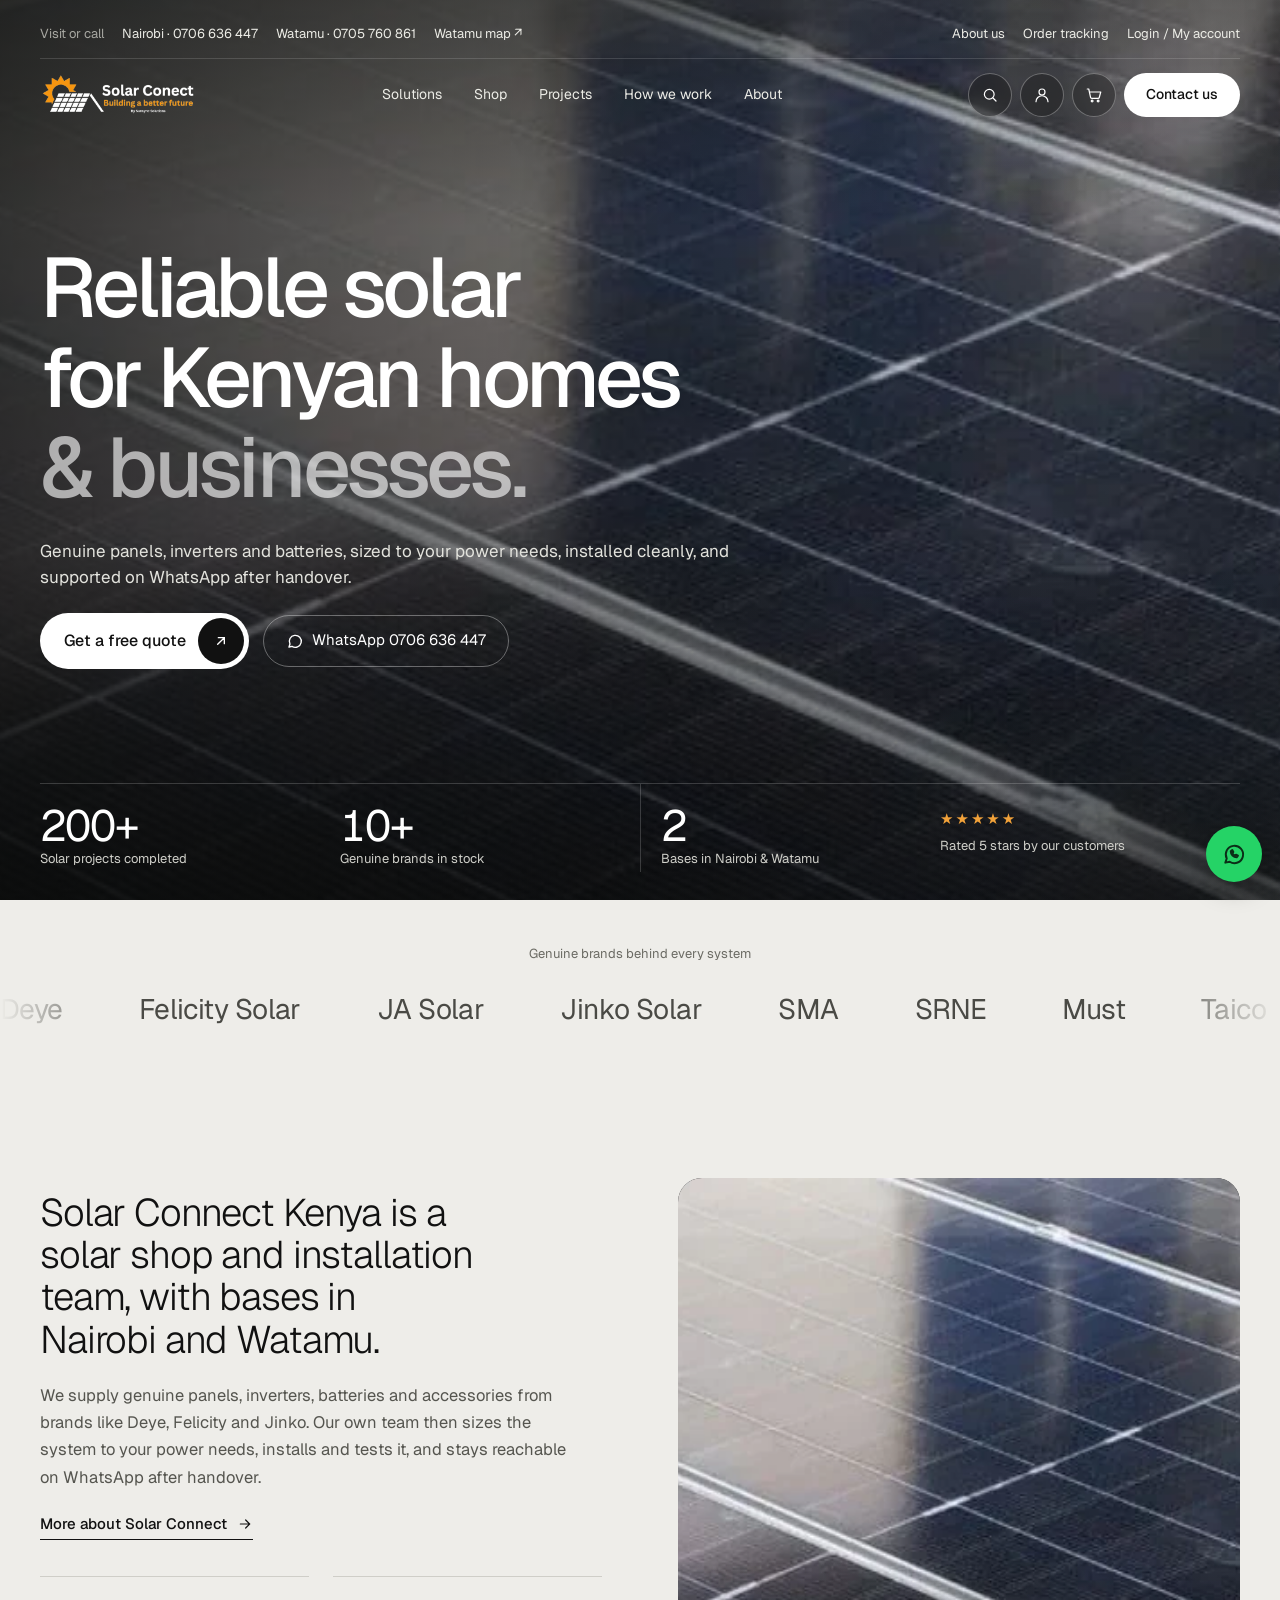
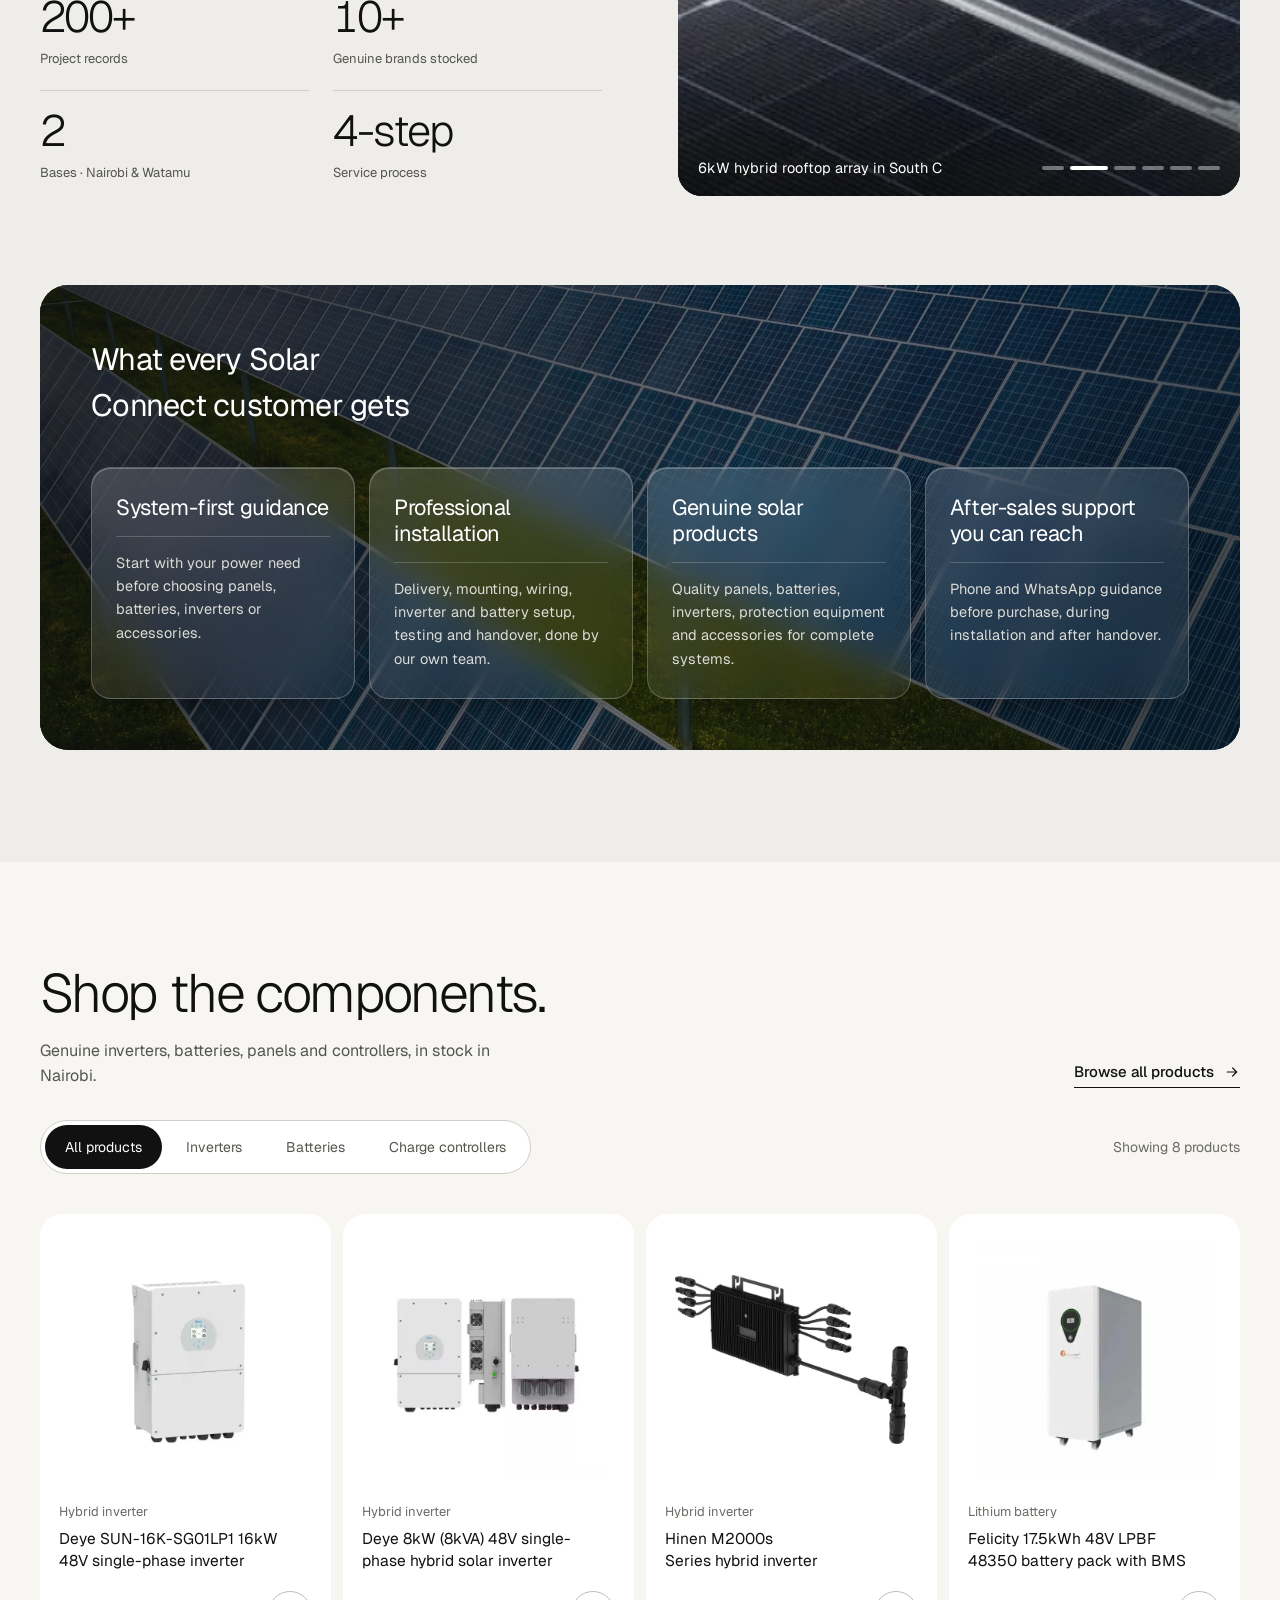
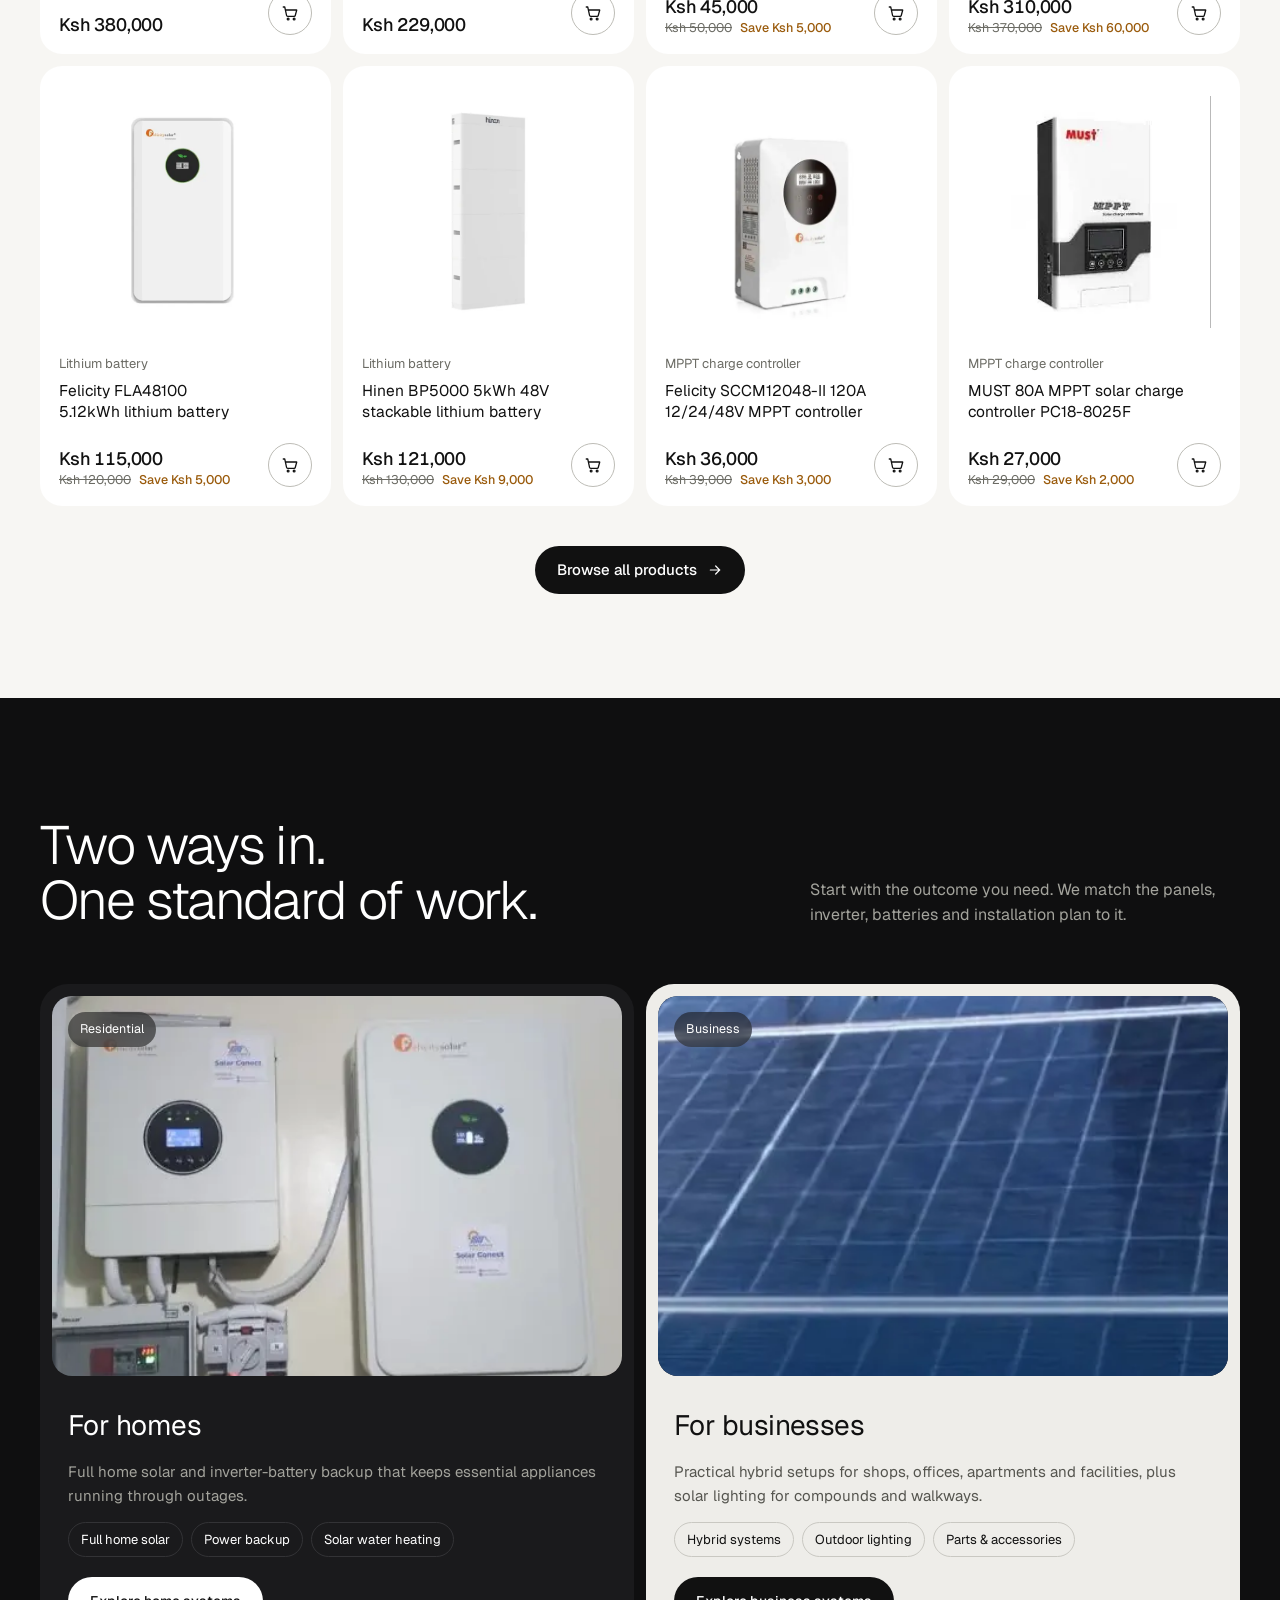
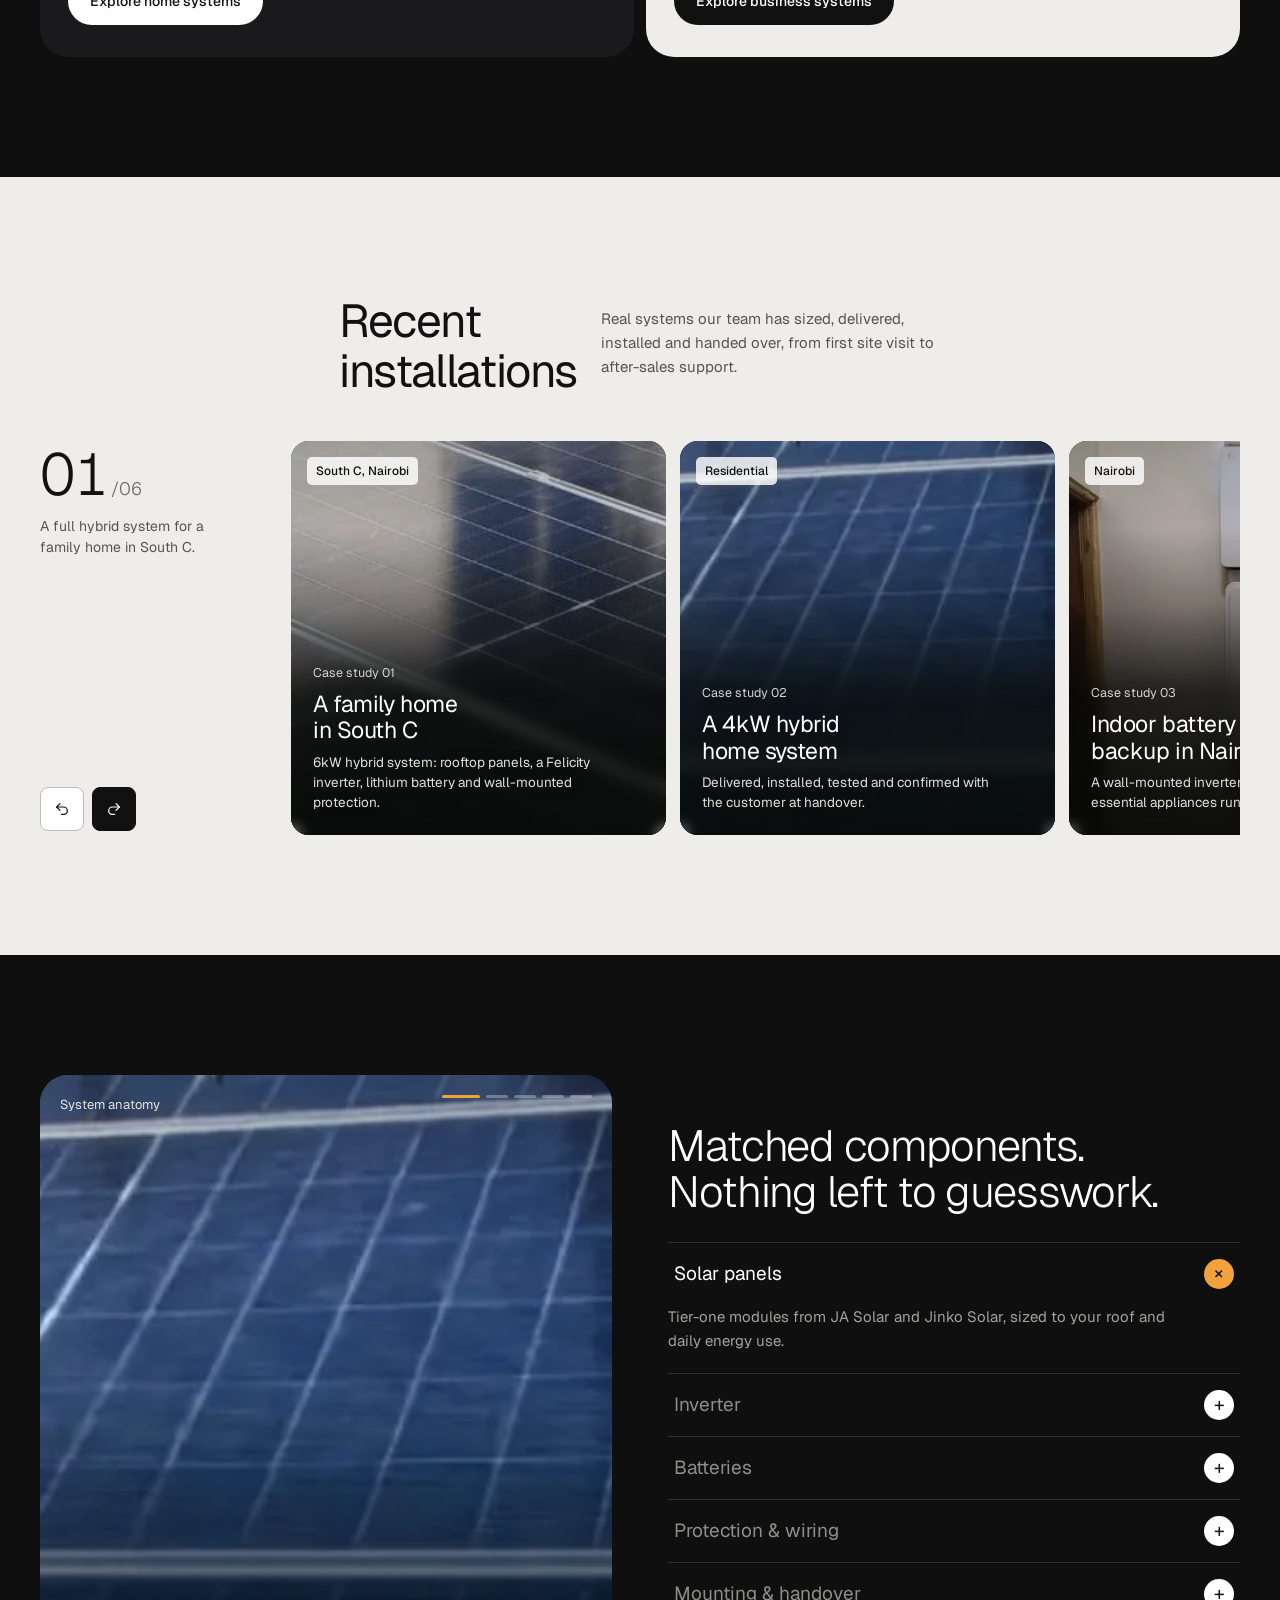
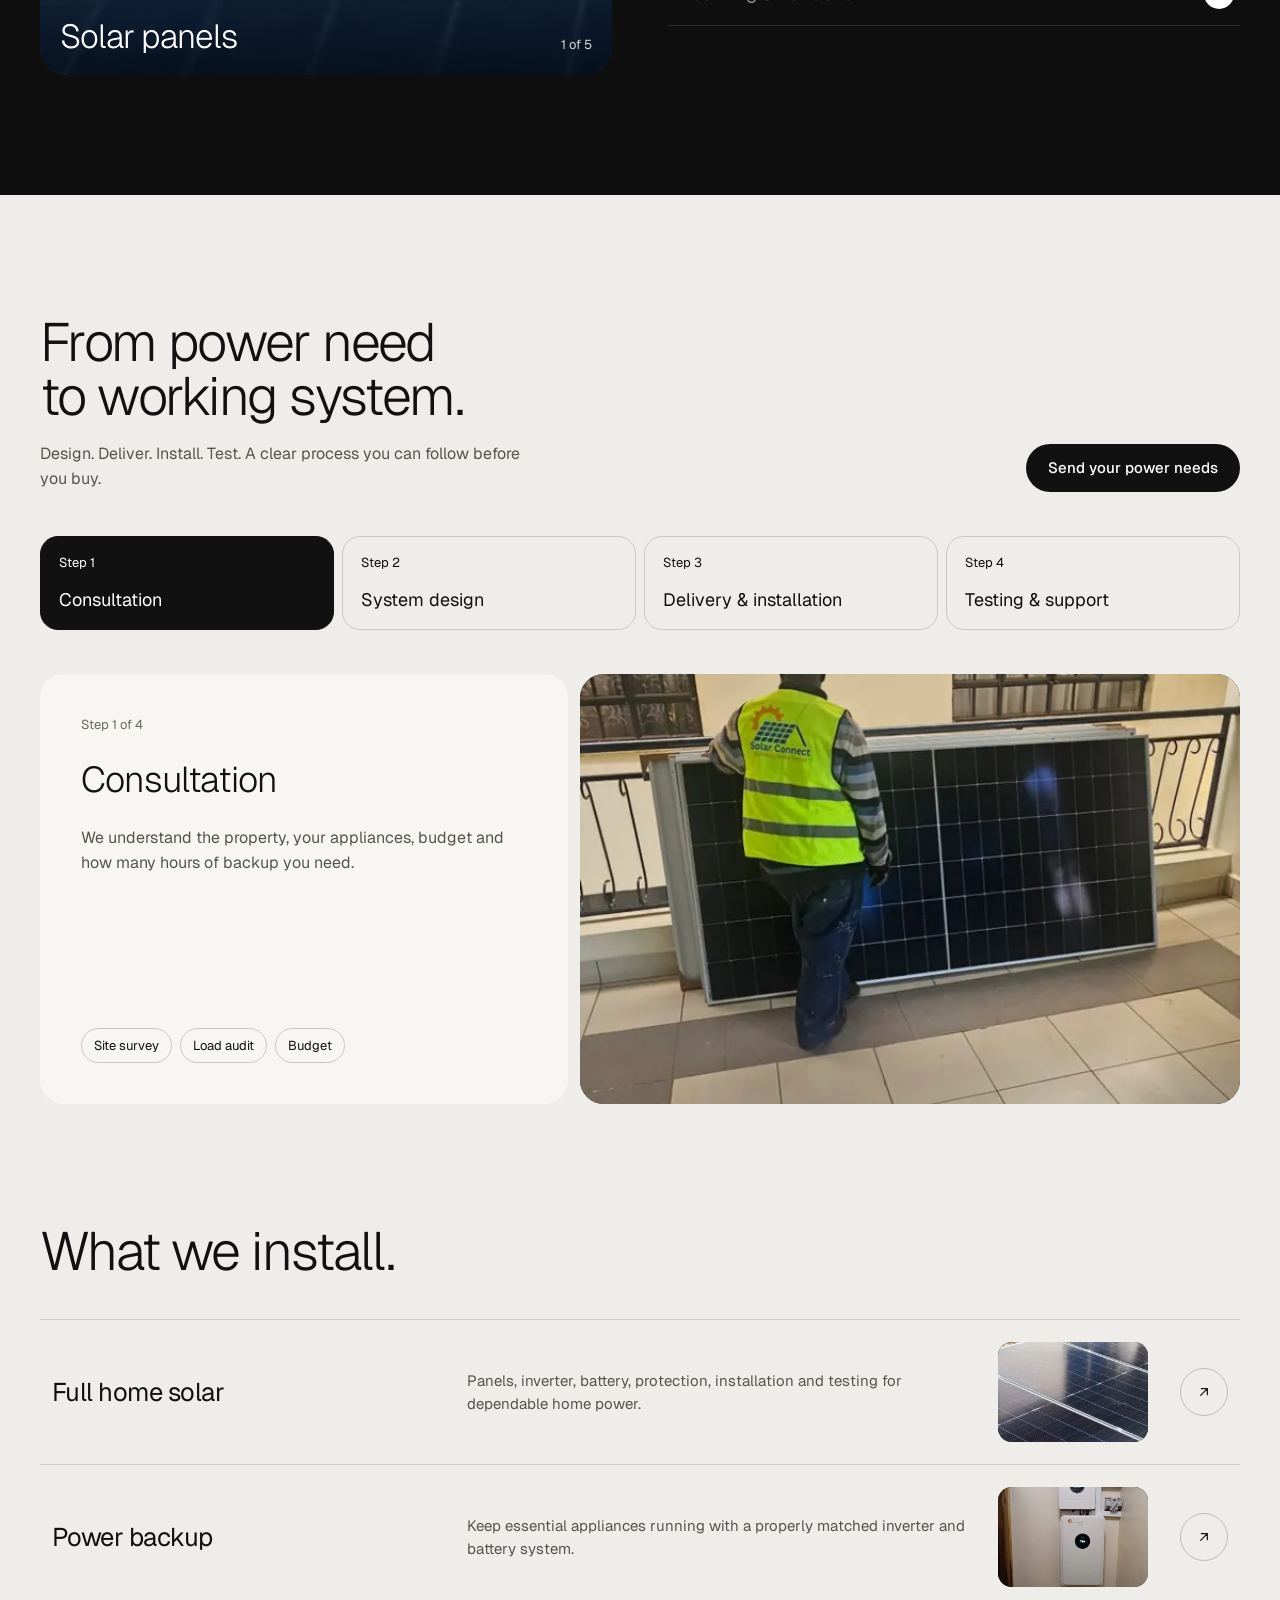
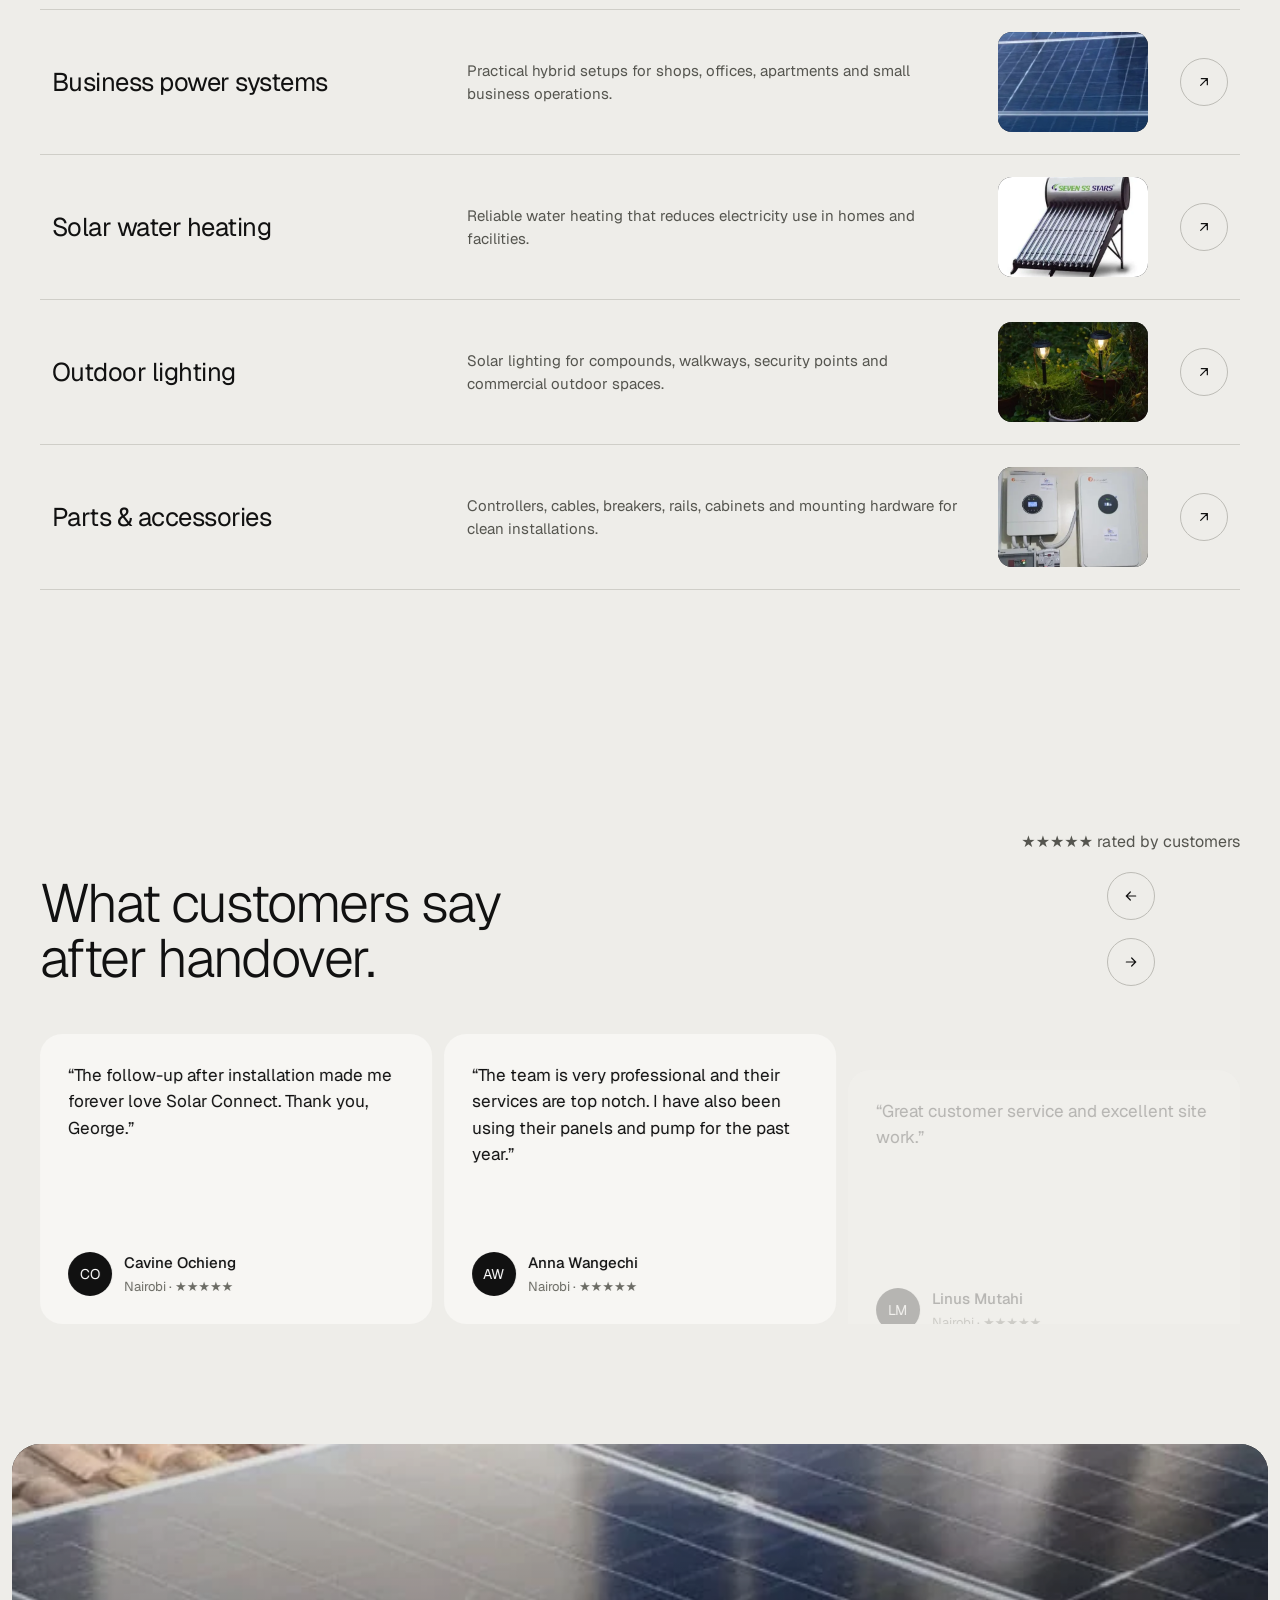
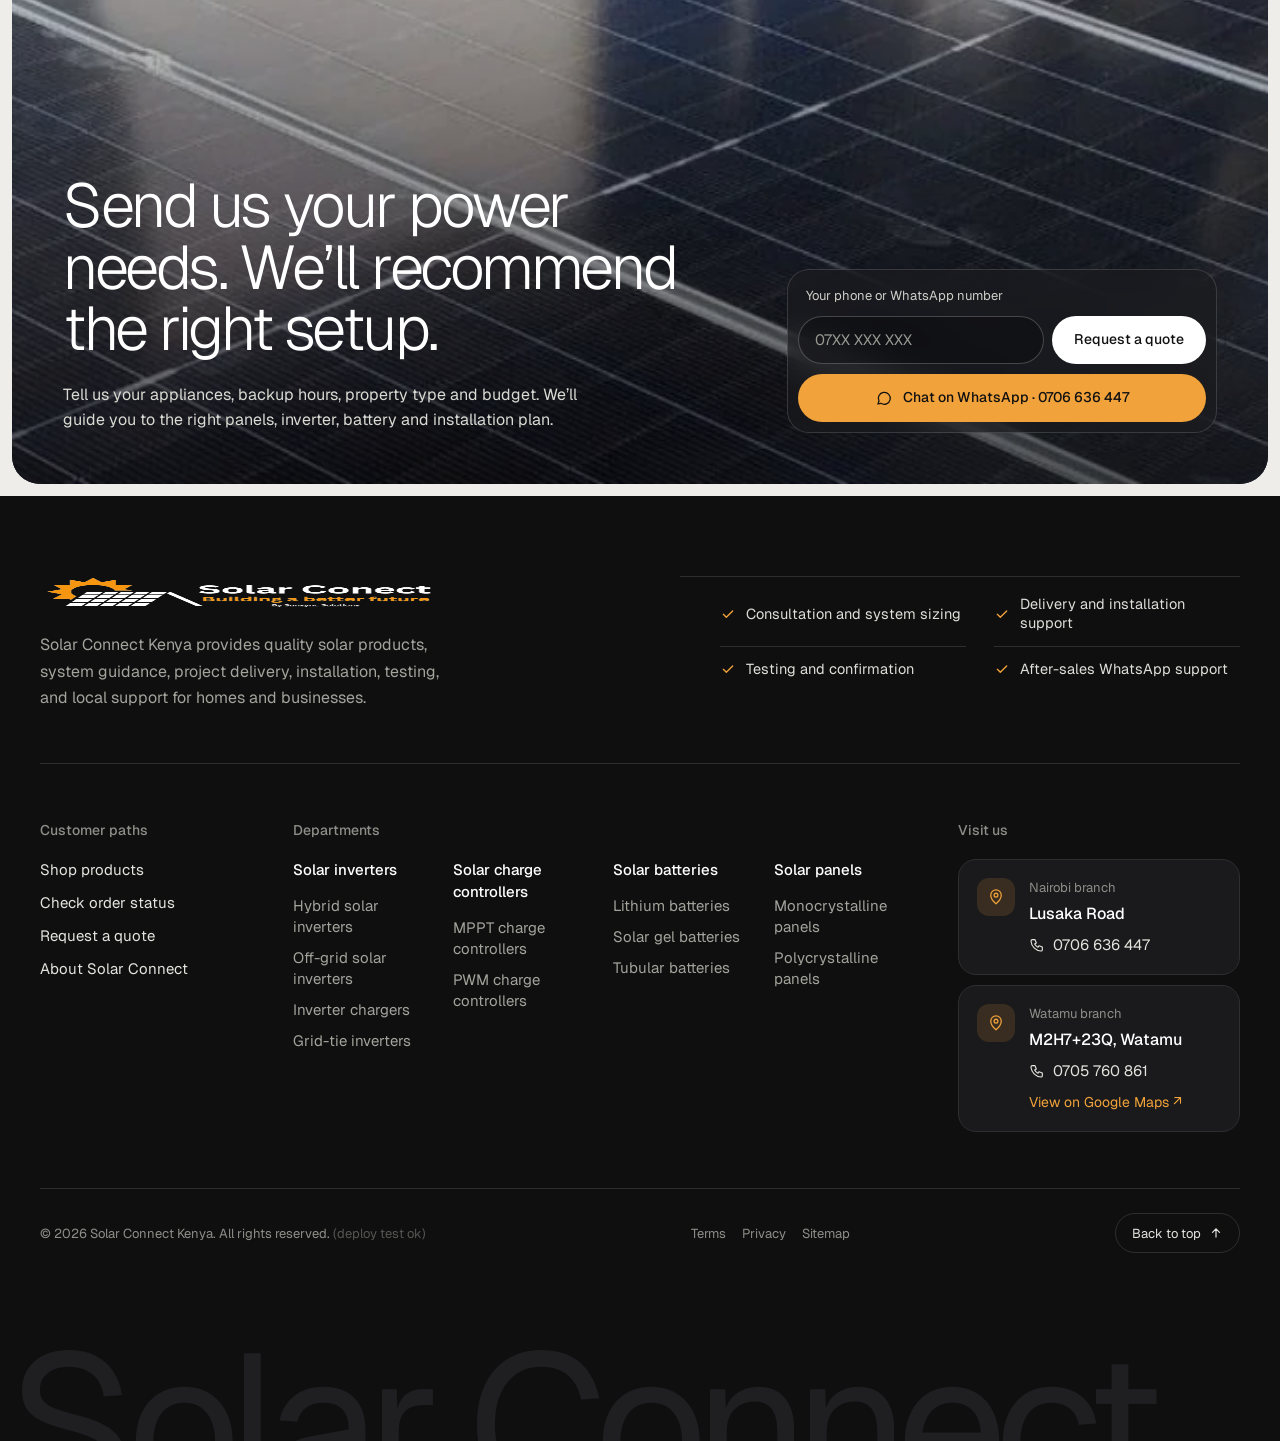
==== commit be9e139d: "Declutter mobile hero: slim WhatsApp link and compact single-row stats Co-Authored-By: Claude Sonnet" ====
--- a/index.html
+++ b/index.html
@@ -123,30 +123,35 @@
 @keyframes rise{from{transform:translateY(105%)}to{transform:none}}
 @keyframes fade{from{opacity:0;transform:translateY(12px)}to{opacity:1;transform:none}}
 .hero-sub{max-width:46ch;font-size:16px;line-height:1.55;color:#E3E3DD;animation:fade 1s .45s both}
-.hero-actions{display:flex;flex-direction:column;align-items:stretch;gap:12px;animation:fade 1s .6s both}
-.arrow-pill{display:inline-flex;align-items:center;justify-content:space-between;gap:12px;min-height:56px;padding:5px 5px 5px 24px;border-radius:999px;background:var(--white);color:var(--ink);font-size:16px;font-weight:500;transition:transform .25s}
+.hero-actions{display:flex;flex-direction:column;align-items:center;gap:14px;animation:fade 1s .6s both}
+.arrow-pill{display:inline-flex;align-items:center;justify-content:space-between;gap:12px;min-height:56px;width:100%;padding:5px 5px 5px 24px;border-radius:999px;background:var(--white);color:var(--ink);font-size:16px;font-weight:500;transition:transform .25s}
 .arrow-pill:hover{transform:translateY(-2px)}
 .arrow-pill .ac{width:46px;height:46px;border-radius:999px;display:grid;place-items:center;background:var(--ink);color:var(--white);transition:transform .3s}
 .arrow-pill:hover .ac{transform:rotate(45deg)}
-.wa-pill{display:inline-flex;align-items:center;justify-content:center;gap:10px;min-height:52px;padding:0 22px;border-radius:999px;border:1px solid rgba(255,255,255,.35);font-size:15px;color:var(--white)}
+.wa-pill{display:inline-flex;align-items:center;justify-content:center;gap:8px;min-height:auto;padding:0;border:0;background:none;font-size:14px;color:rgba(255,255,255,.75)}
+.wa-pill svg{width:15px;height:15px}
 
 /* stats */
-.hstats{display:grid;grid-template-columns:repeat(2,minmax(0,1fr));gap:0;border-top:1px solid rgba(255,255,255,.18);animation:fade 1s .75s both}
-.hstat{display:flex;flex-direction:column;gap:4px;padding:16px 0}
-.hstat:nth-child(even){padding-left:16px;border-left:1px solid rgba(255,255,255,.18)}
-.hstat:nth-child(n+3){border-top:1px solid rgba(255,255,255,.18)}
-.hstat b{font-weight:400;font-size:30px;letter-spacing:-.04em;line-height:1;font-variant-numeric:tabular-nums}
-.hstat span{font-size:13px;line-height:1.35;color:#CFCFC9}
-.hstat .stars{color:var(--sun);font-size:15px;letter-spacing:2px;line-height:30px}
+.hstats{display:flex;flex-wrap:wrap;column-gap:24px;row-gap:4px;border-top:1px solid rgba(255,255,255,.18);padding-top:14px;animation:fade 1s .75s both}
+.hstat{display:flex;flex-direction:row;align-items:baseline;gap:6px;padding:0}
+.hstat:nth-child(even){padding-left:0;border-left:0}
+.hstat:nth-child(n+3){border-top:0}
+.hstat b{font-weight:600;font-size:16px;letter-spacing:-.02em;line-height:1;font-variant-numeric:tabular-nums}
+.hstat span{font-size:12.5px;line-height:1.3;color:#CFCFC9}
+.hstat .stars{color:var(--sun);font-size:13px;letter-spacing:1px;line-height:1}
 
 @media (min-width:640px){
   .hero-actions{flex-direction:row;align-items:center}
-  .arrow-pill{justify-content:flex-start}
-  .hstats{grid-template-columns:repeat(4,minmax(0,1fr))}
-  .hstat{padding:20px 0 4px 20px;border-left:1px solid rgba(255,255,255,.18)}
+  .arrow-pill{justify-content:flex-start;width:auto}
+  .wa-pill{border:1px solid rgba(255,255,255,.35);border-radius:999px;padding:0 22px;min-height:52px;font-size:15px;color:var(--white)}
+  .wa-pill svg{width:18px;height:18px}
+  .hstats{display:grid;grid-template-columns:repeat(4,minmax(0,1fr));column-gap:0;row-gap:0;padding-top:0}
+  .hstat{flex-direction:column;align-items:flex-start;gap:4px;padding:20px 0 4px 20px;border-left:1px solid rgba(255,255,255,.18)}
   .hstat:first-child{padding-left:0;border-left:0}
   .hstat:nth-child(n+3){border-top:0}
-  .hstat b{font-size:clamp(30px,3.4vw,44px)}
+  .hstat b{font-size:clamp(30px,3.4vw,44px);font-weight:400}
+  .hstat span{font-size:13px}
+  .hstat .stars{font-size:15px;letter-spacing:2px;line-height:30px}
 }
 @media (min-width:761px){
   .hero-bg .bg-mob{display:none}
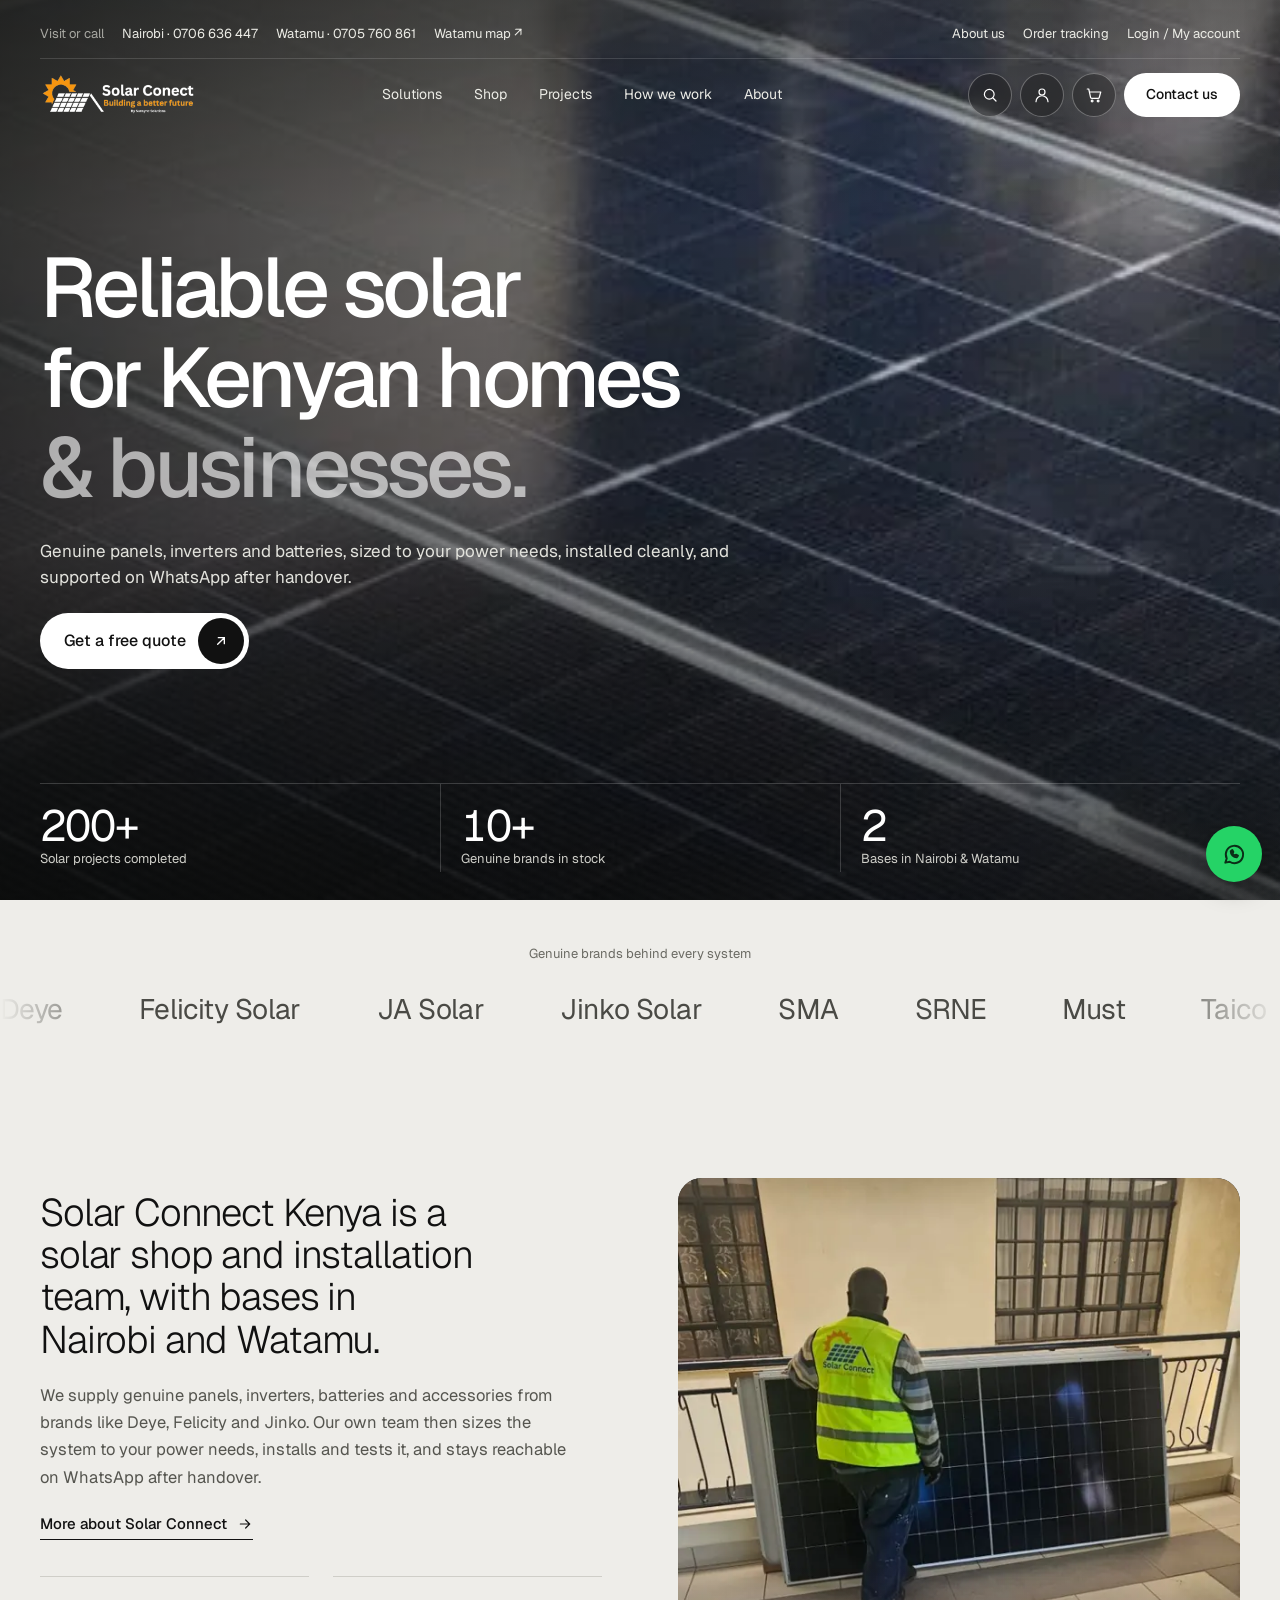
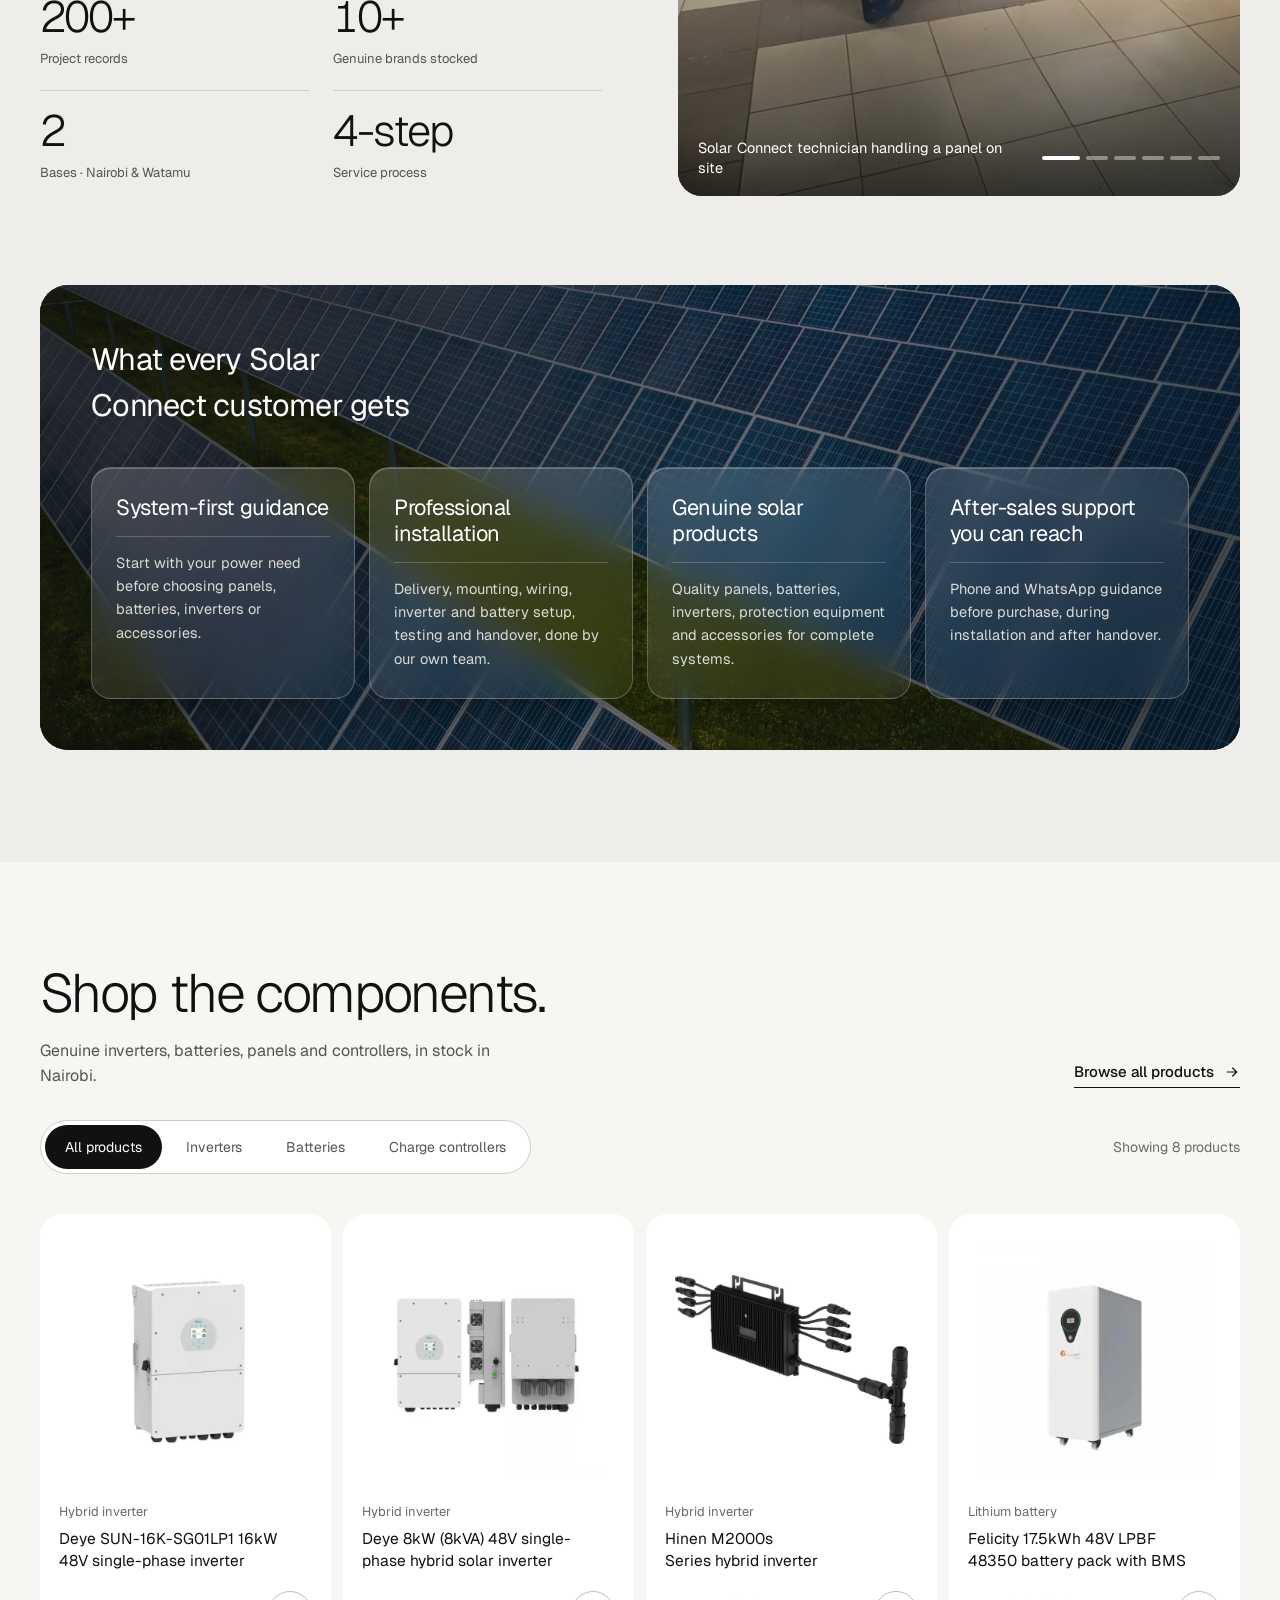
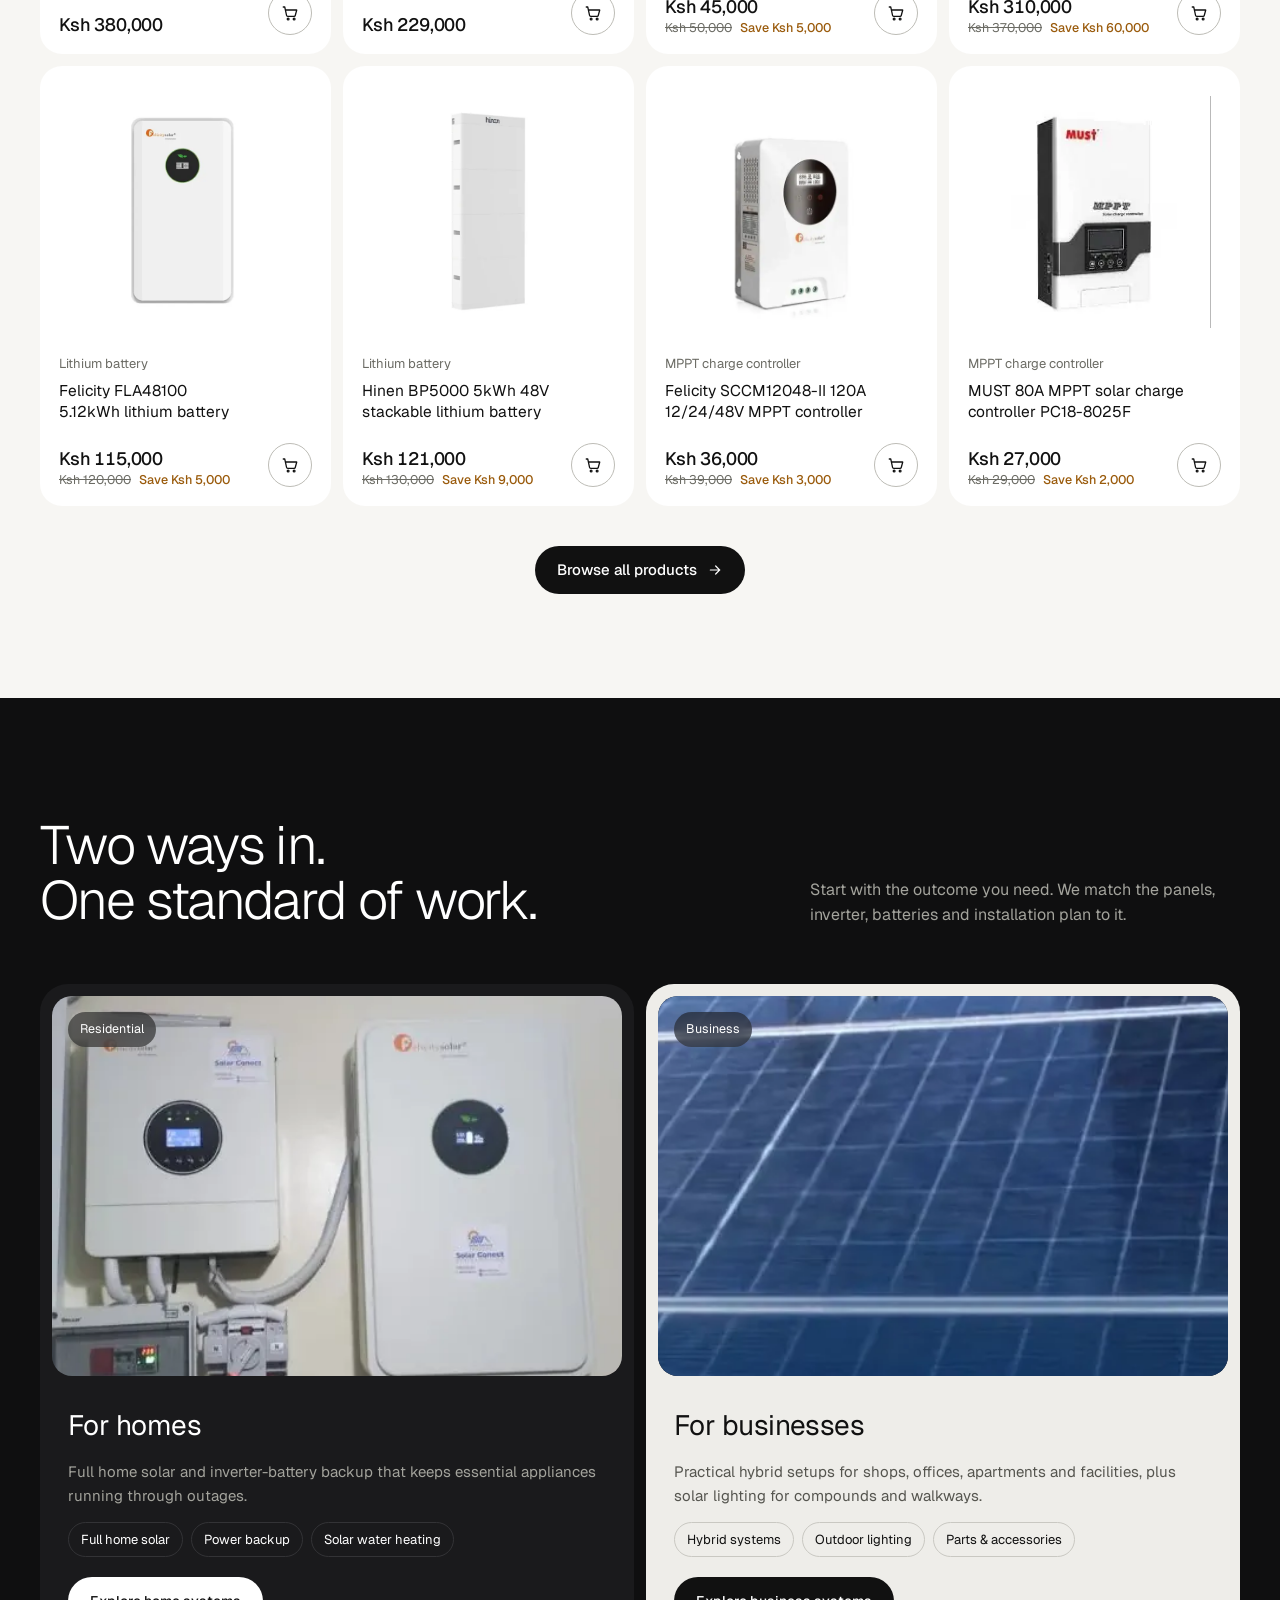
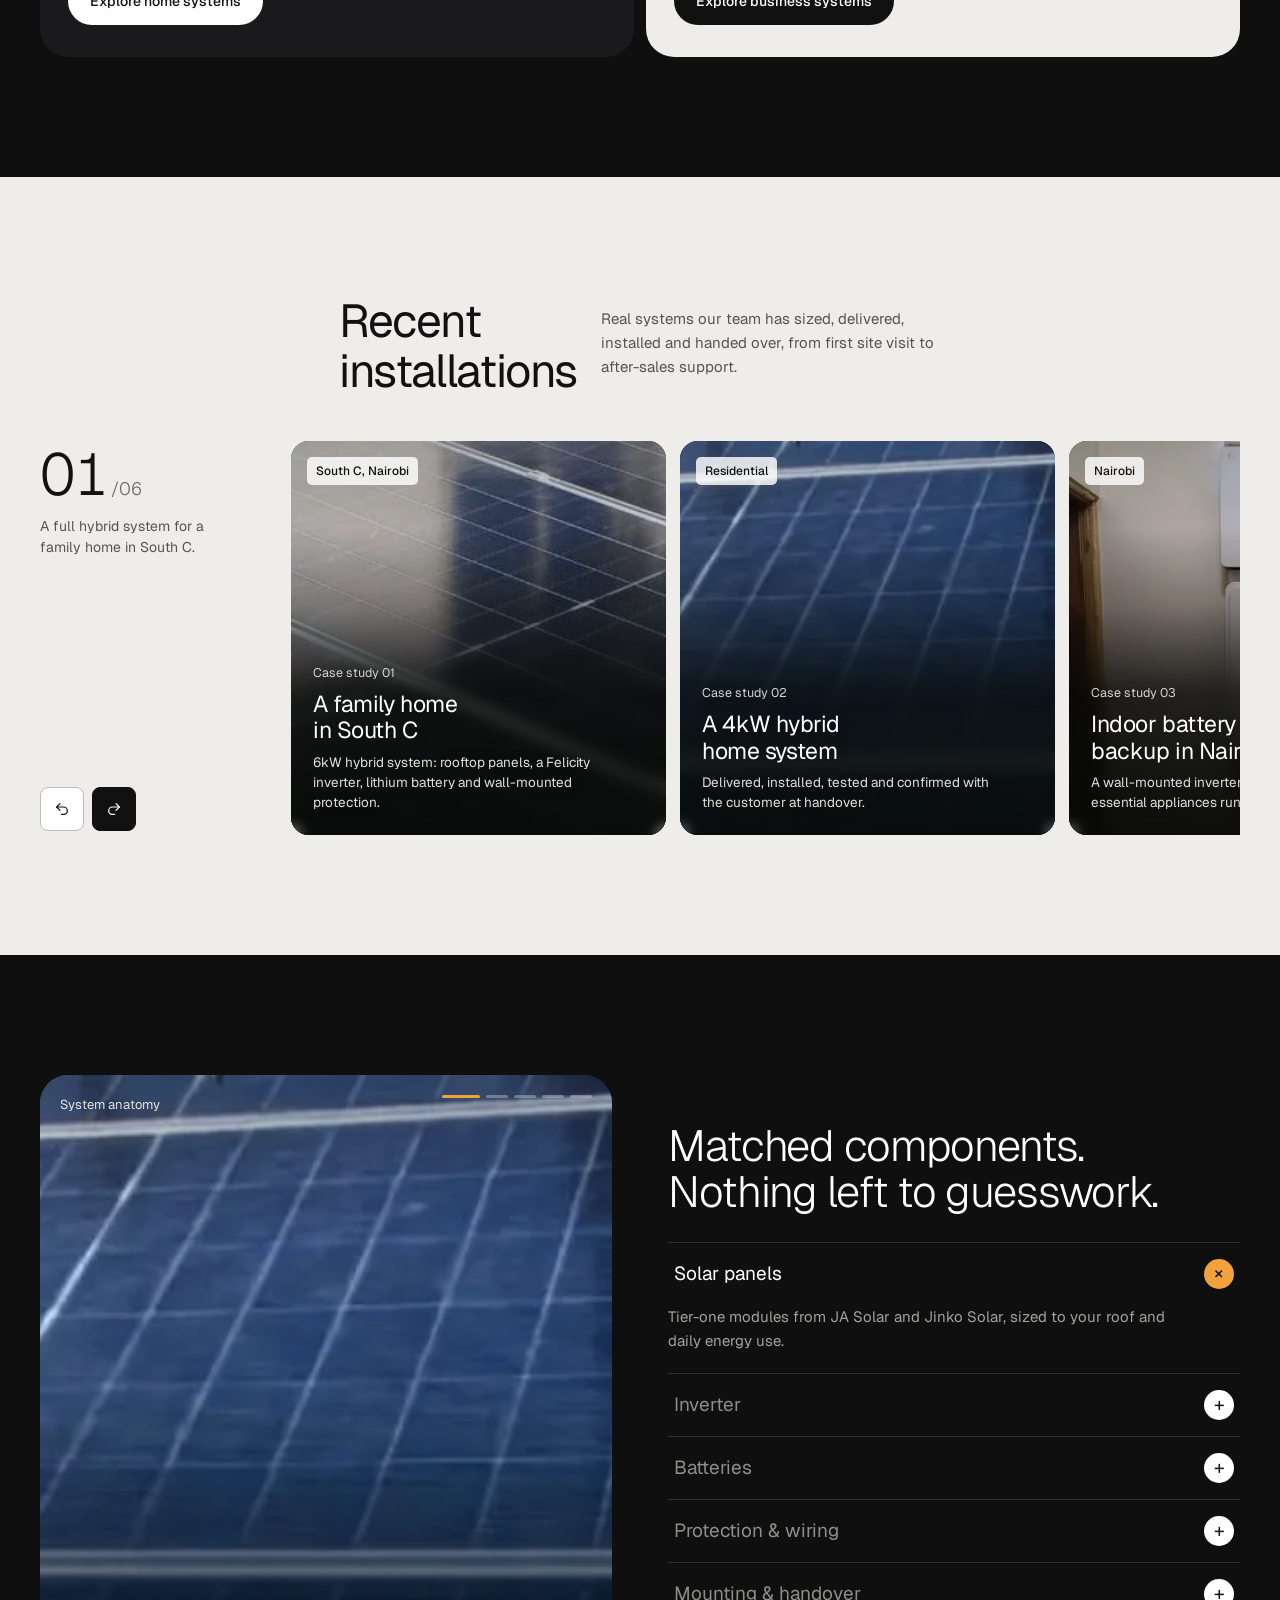
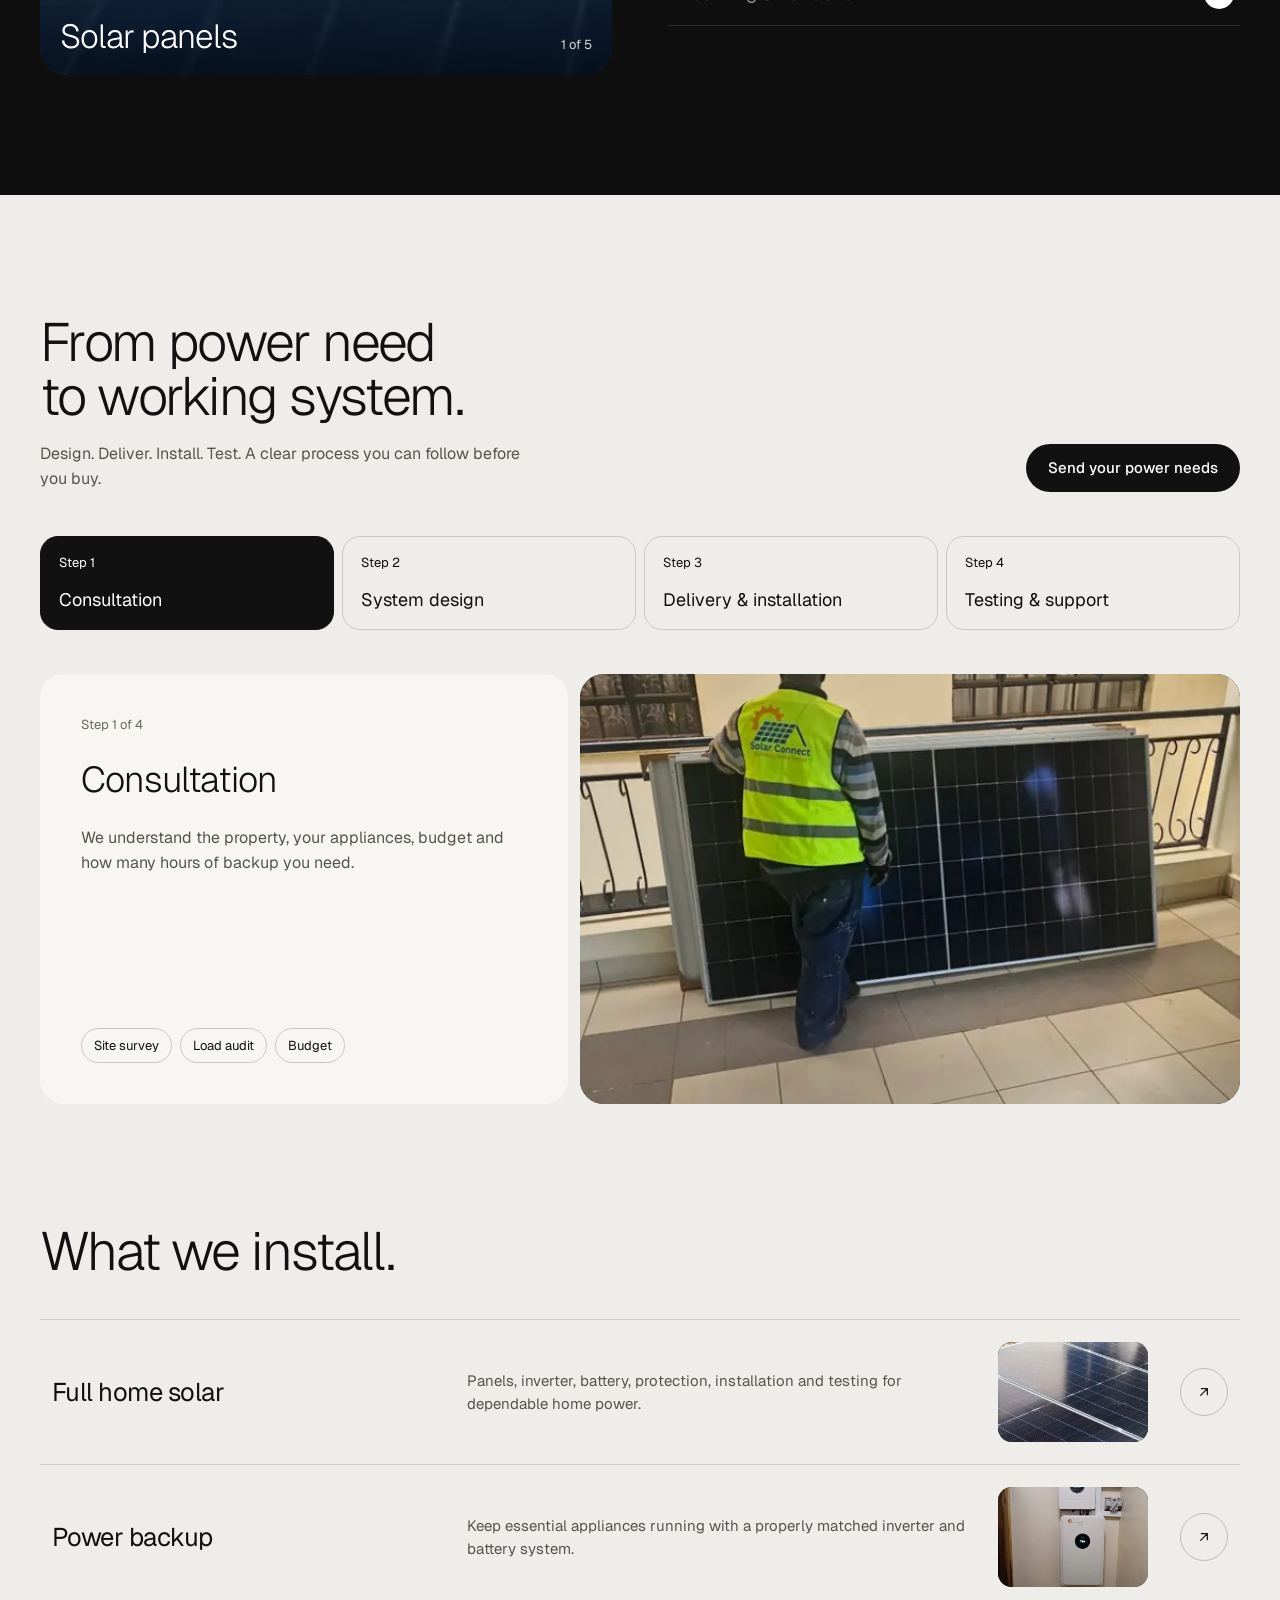
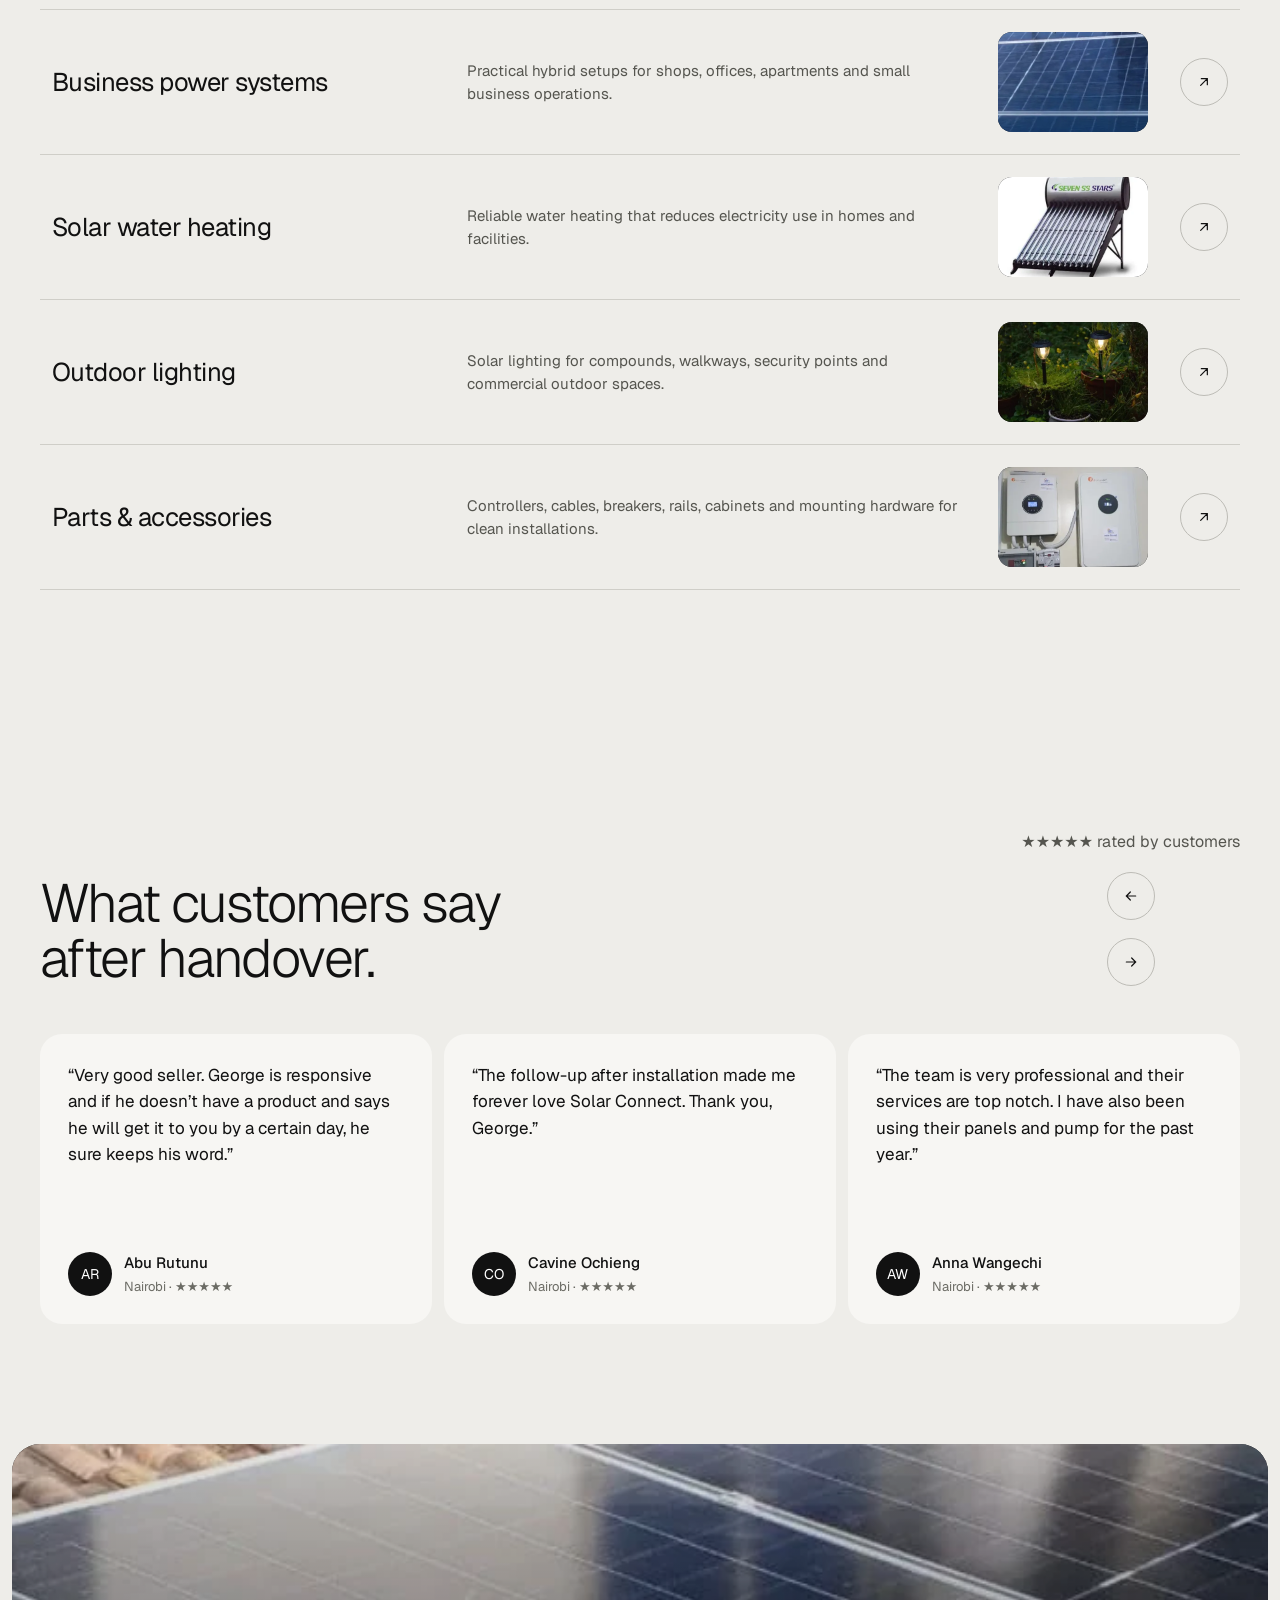
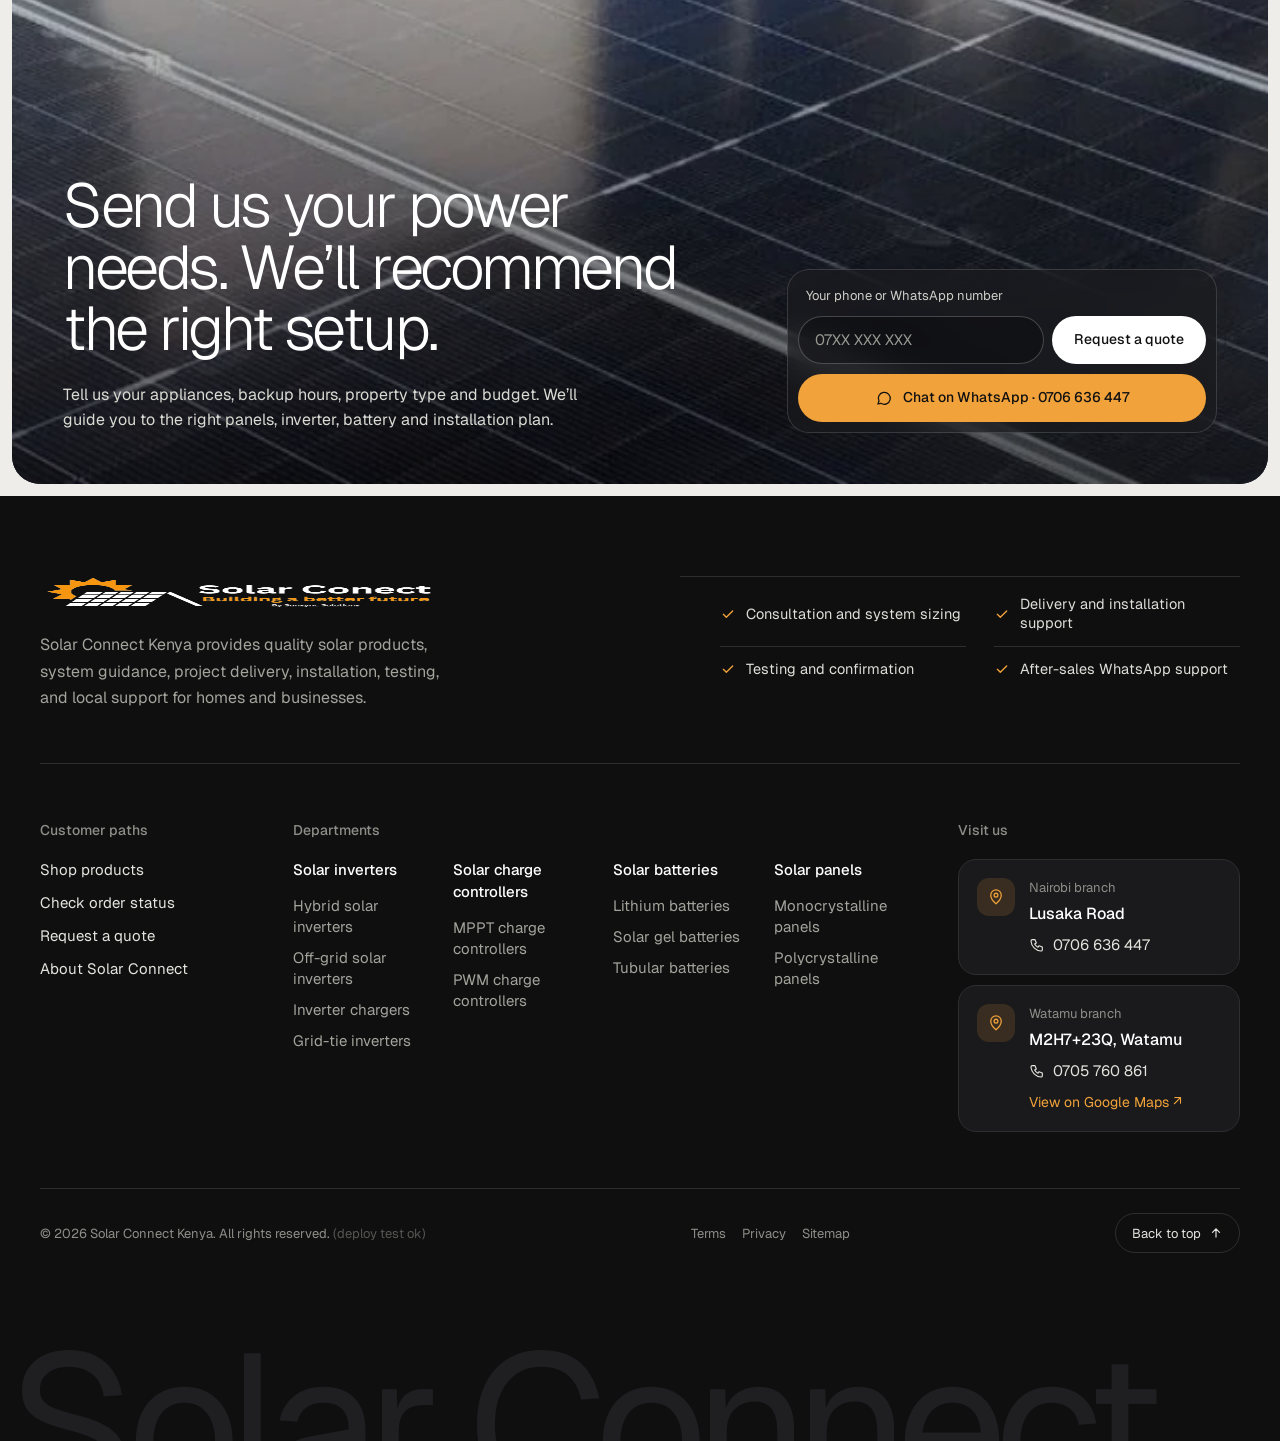
==== commit 0745ad63: "Remove WhatsApp hero button and ratings stat, keep 3-stat row Co-Authored-By: Claude Sonnet 5 <norep" ====
--- a/index.html
+++ b/index.html
@@ -123,35 +123,25 @@
 @keyframes rise{from{transform:translateY(105%)}to{transform:none}}
 @keyframes fade{from{opacity:0;transform:translateY(12px)}to{opacity:1;transform:none}}
 .hero-sub{max-width:46ch;font-size:16px;line-height:1.55;color:#E3E3DD;animation:fade 1s .45s both}
-.hero-actions{display:flex;flex-direction:column;align-items:center;gap:14px;animation:fade 1s .6s both}
+.hero-actions{display:flex;animation:fade 1s .6s both}
 .arrow-pill{display:inline-flex;align-items:center;justify-content:space-between;gap:12px;min-height:56px;width:100%;padding:5px 5px 5px 24px;border-radius:999px;background:var(--white);color:var(--ink);font-size:16px;font-weight:500;transition:transform .25s}
 .arrow-pill:hover{transform:translateY(-2px)}
 .arrow-pill .ac{width:46px;height:46px;border-radius:999px;display:grid;place-items:center;background:var(--ink);color:var(--white);transition:transform .3s}
 .arrow-pill:hover .ac{transform:rotate(45deg)}
-.wa-pill{display:inline-flex;align-items:center;justify-content:center;gap:8px;min-height:auto;padding:0;border:0;background:none;font-size:14px;color:rgba(255,255,255,.75)}
-.wa-pill svg{width:15px;height:15px}
 
 /* stats */
 .hstats{display:flex;flex-wrap:wrap;column-gap:24px;row-gap:4px;border-top:1px solid rgba(255,255,255,.18);padding-top:14px;animation:fade 1s .75s both}
 .hstat{display:flex;flex-direction:row;align-items:baseline;gap:6px;padding:0}
-.hstat:nth-child(even){padding-left:0;border-left:0}
-.hstat:nth-child(n+3){border-top:0}
 .hstat b{font-weight:600;font-size:16px;letter-spacing:-.02em;line-height:1;font-variant-numeric:tabular-nums}
 .hstat span{font-size:12.5px;line-height:1.3;color:#CFCFC9}
-.hstat .stars{color:var(--sun);font-size:13px;letter-spacing:1px;line-height:1}
 
 @media (min-width:640px){
-  .hero-actions{flex-direction:row;align-items:center}
-  .arrow-pill{justify-content:flex-start;width:auto}
-  .wa-pill{border:1px solid rgba(255,255,255,.35);border-radius:999px;padding:0 22px;min-height:52px;font-size:15px;color:var(--white)}
-  .wa-pill svg{width:18px;height:18px}
-  .hstats{display:grid;grid-template-columns:repeat(4,minmax(0,1fr));column-gap:0;row-gap:0;padding-top:0}
+  .arrow-pill{width:auto}
+  .hstats{display:grid;grid-template-columns:repeat(3,minmax(0,1fr));column-gap:0;row-gap:0;padding-top:0;max-width:560px}
   .hstat{flex-direction:column;align-items:flex-start;gap:4px;padding:20px 0 4px 20px;border-left:1px solid rgba(255,255,255,.18)}
   .hstat:first-child{padding-left:0;border-left:0}
-  .hstat:nth-child(n+3){border-top:0}
   .hstat b{font-size:clamp(30px,3.4vw,44px);font-weight:400}
   .hstat span{font-size:13px}
-  .hstat .stars{font-size:15px;letter-spacing:2px;line-height:30px}
 }
 @media (min-width:761px){
   .hero-bg .bg-mob{display:none}
@@ -544,7 +534,6 @@
       <p class="hero-sub">Genuine panels, inverters and batteries, sized to your power needs, installed cleanly, and supported on WhatsApp after handover.</p>
       <div class="hero-actions">
         <a class="arrow-pill" href="#contact">Get a free quote <span class="ac"><svg width="16" height="16" viewBox="0 0 24 24" fill="none" stroke="currentColor" stroke-width="2" stroke-linecap="round" aria-hidden="true"><path d="M7 17L17 7M8 7h9v9"/></svg></span></a>
-        <a class="wa-pill" href="https://wa.me/254706636447?text=Hello%20Solar%20Connect%2C%20I%20need%20help%20choosing%20a%20solar%20system."><svg width="18" height="18" viewBox="0 0 24 24" fill="none" stroke="currentColor" stroke-width="1.8" stroke-linecap="round" stroke-linejoin="round" aria-hidden="true"><path d="M4 20l1.3-3.9A8 8 0 1 1 8 19.1z"/></svg>WhatsApp 0706 636 447</a>
       </div>
     </div>
 
@@ -552,7 +541,6 @@
       <div class="hstat"><b>200+</b><span>Solar projects completed</span></div>
       <div class="hstat"><b>10+</b><span>Genuine brands in stock</span></div>
       <div class="hstat"><b>2</b><span>Bases in Nairobi &amp; Watamu</span></div>
-      <div class="hstat"><span class="stars" aria-hidden="true">★★★★★</span><span>Rated 5 stars by our customers</span></div>
     </div>
   </div>
 </section>
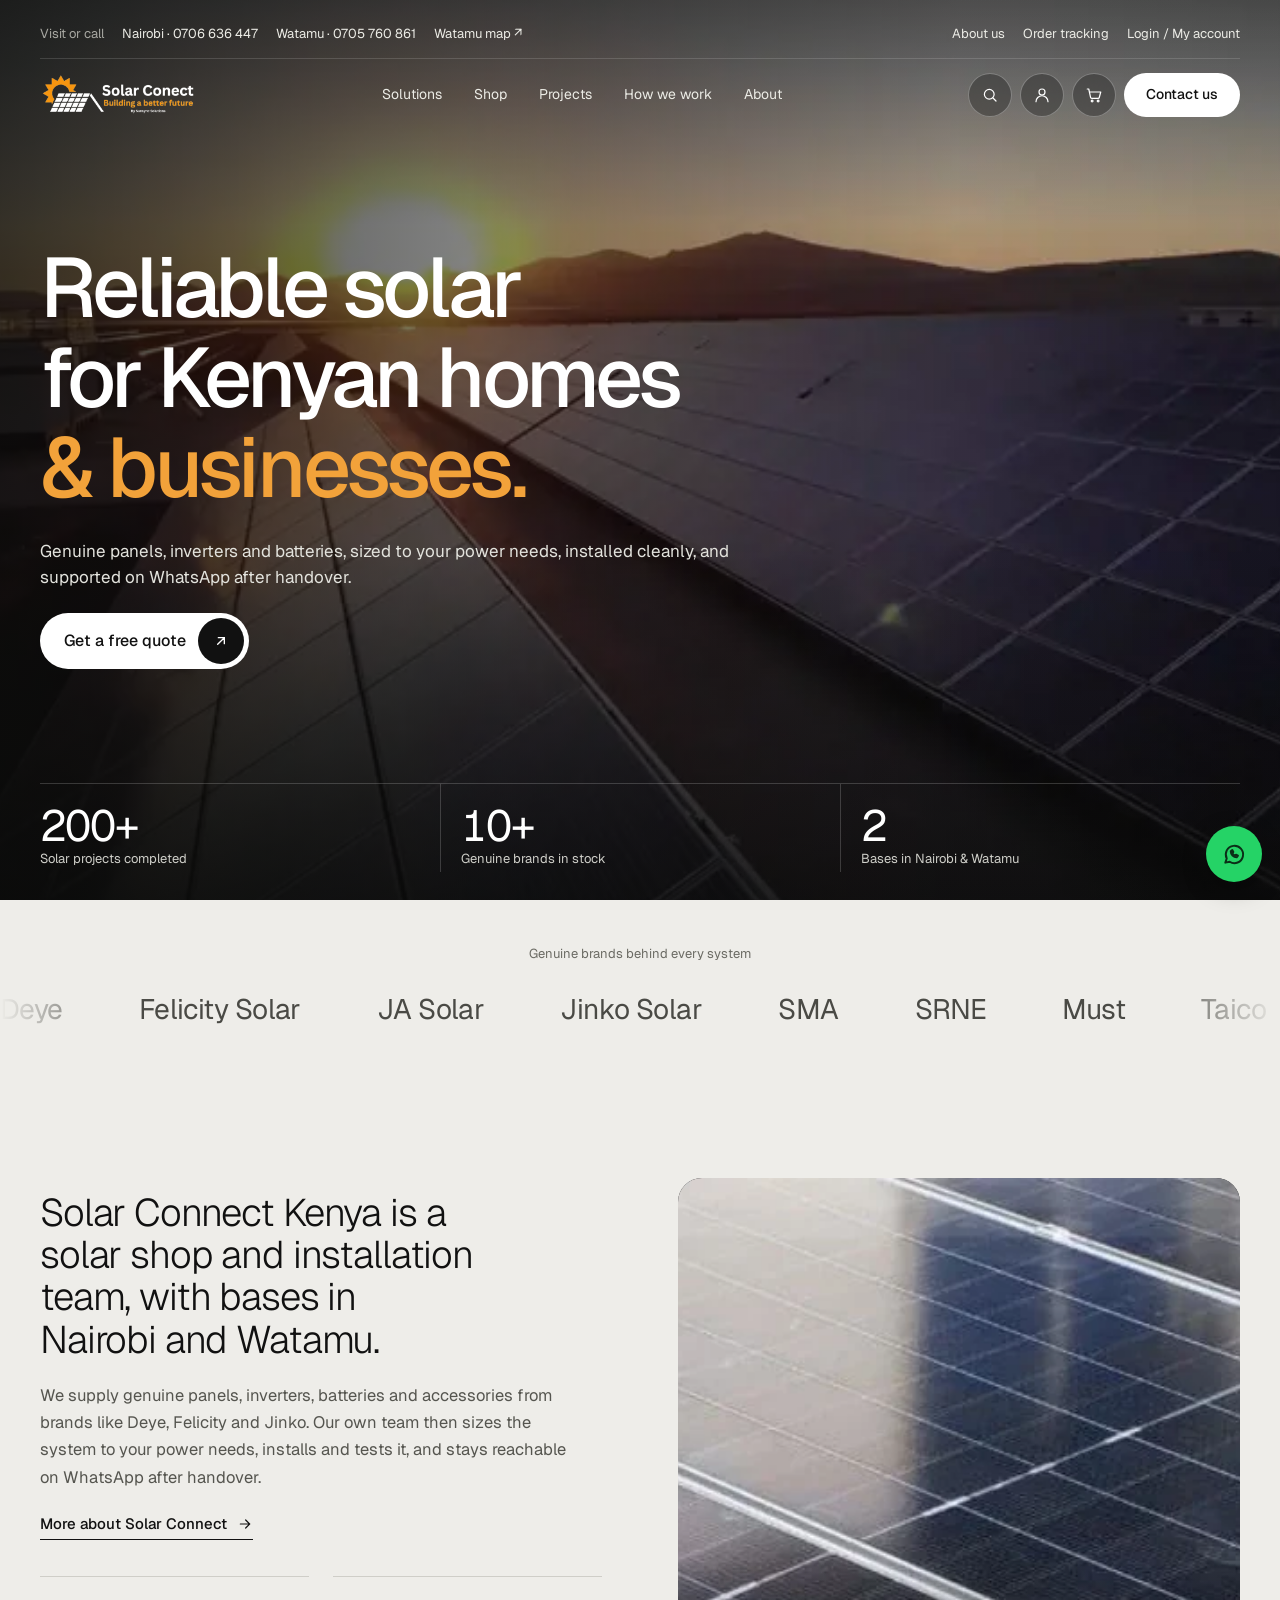
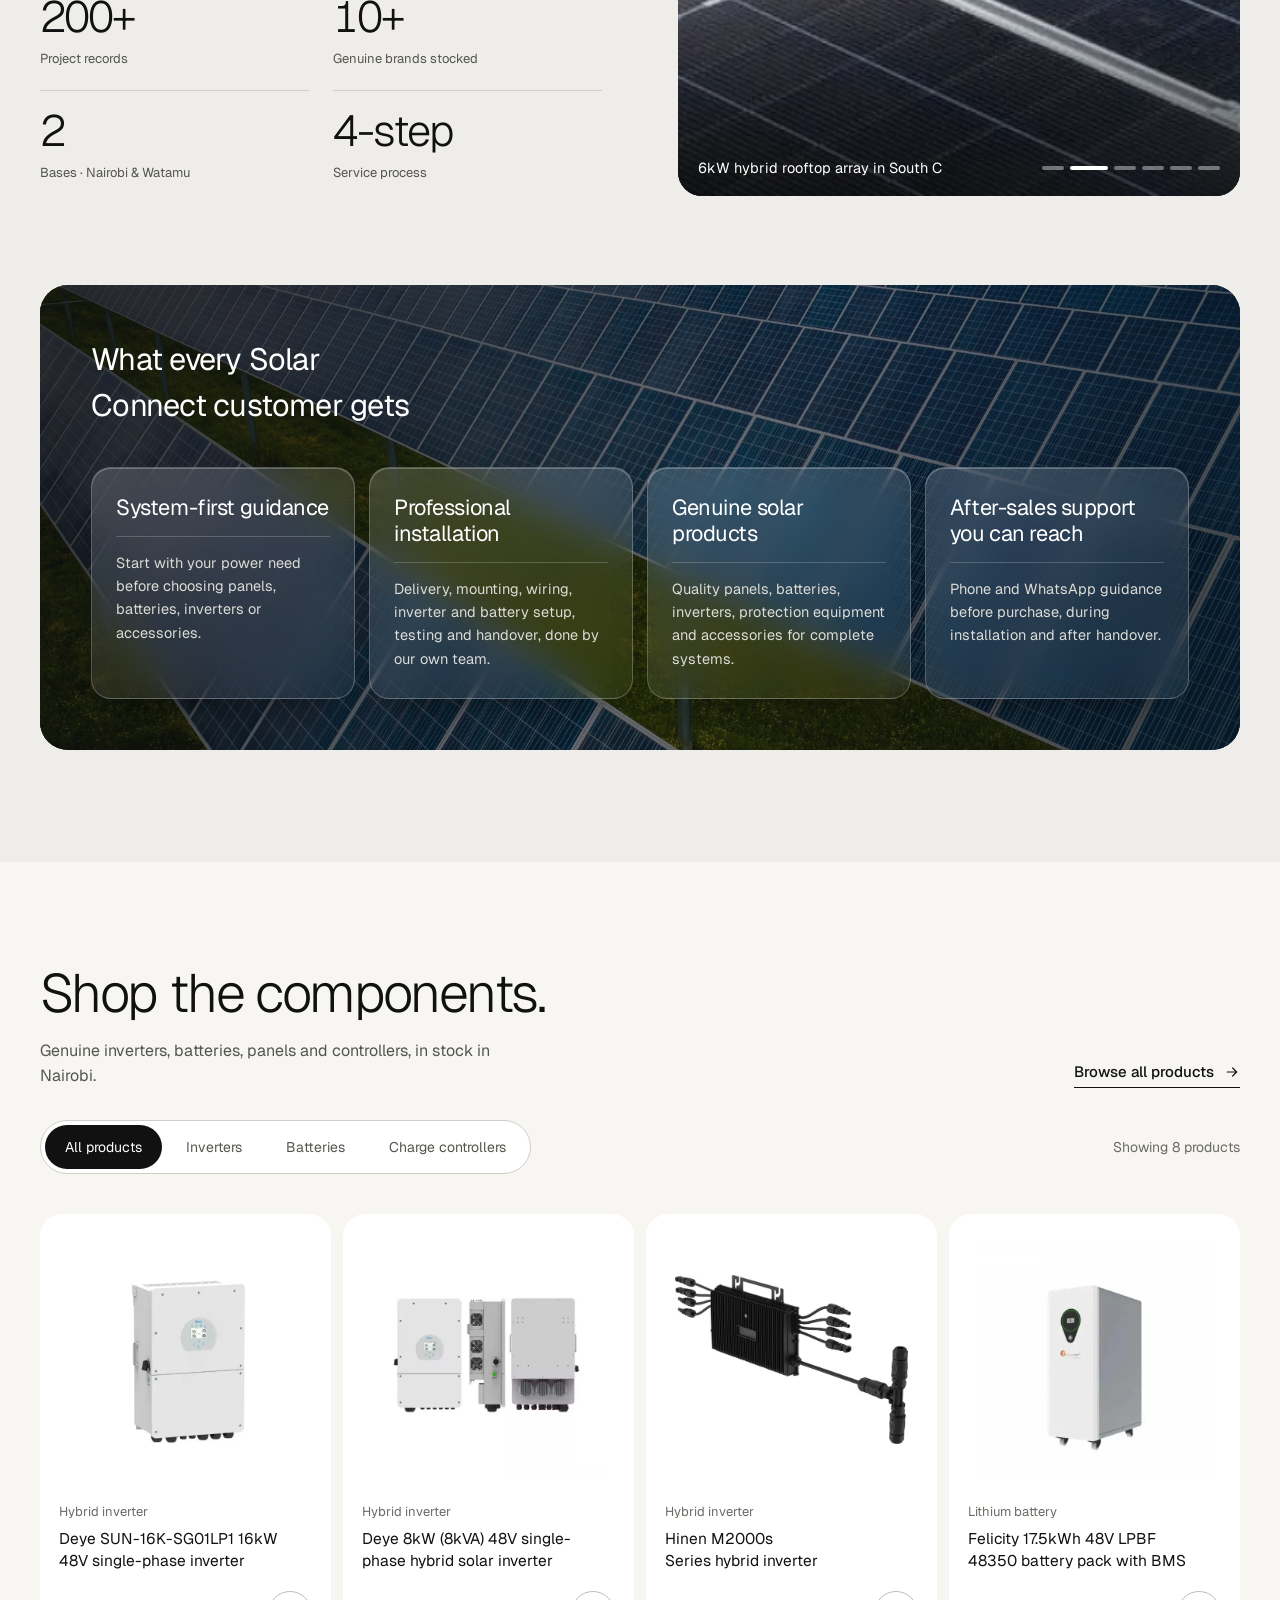
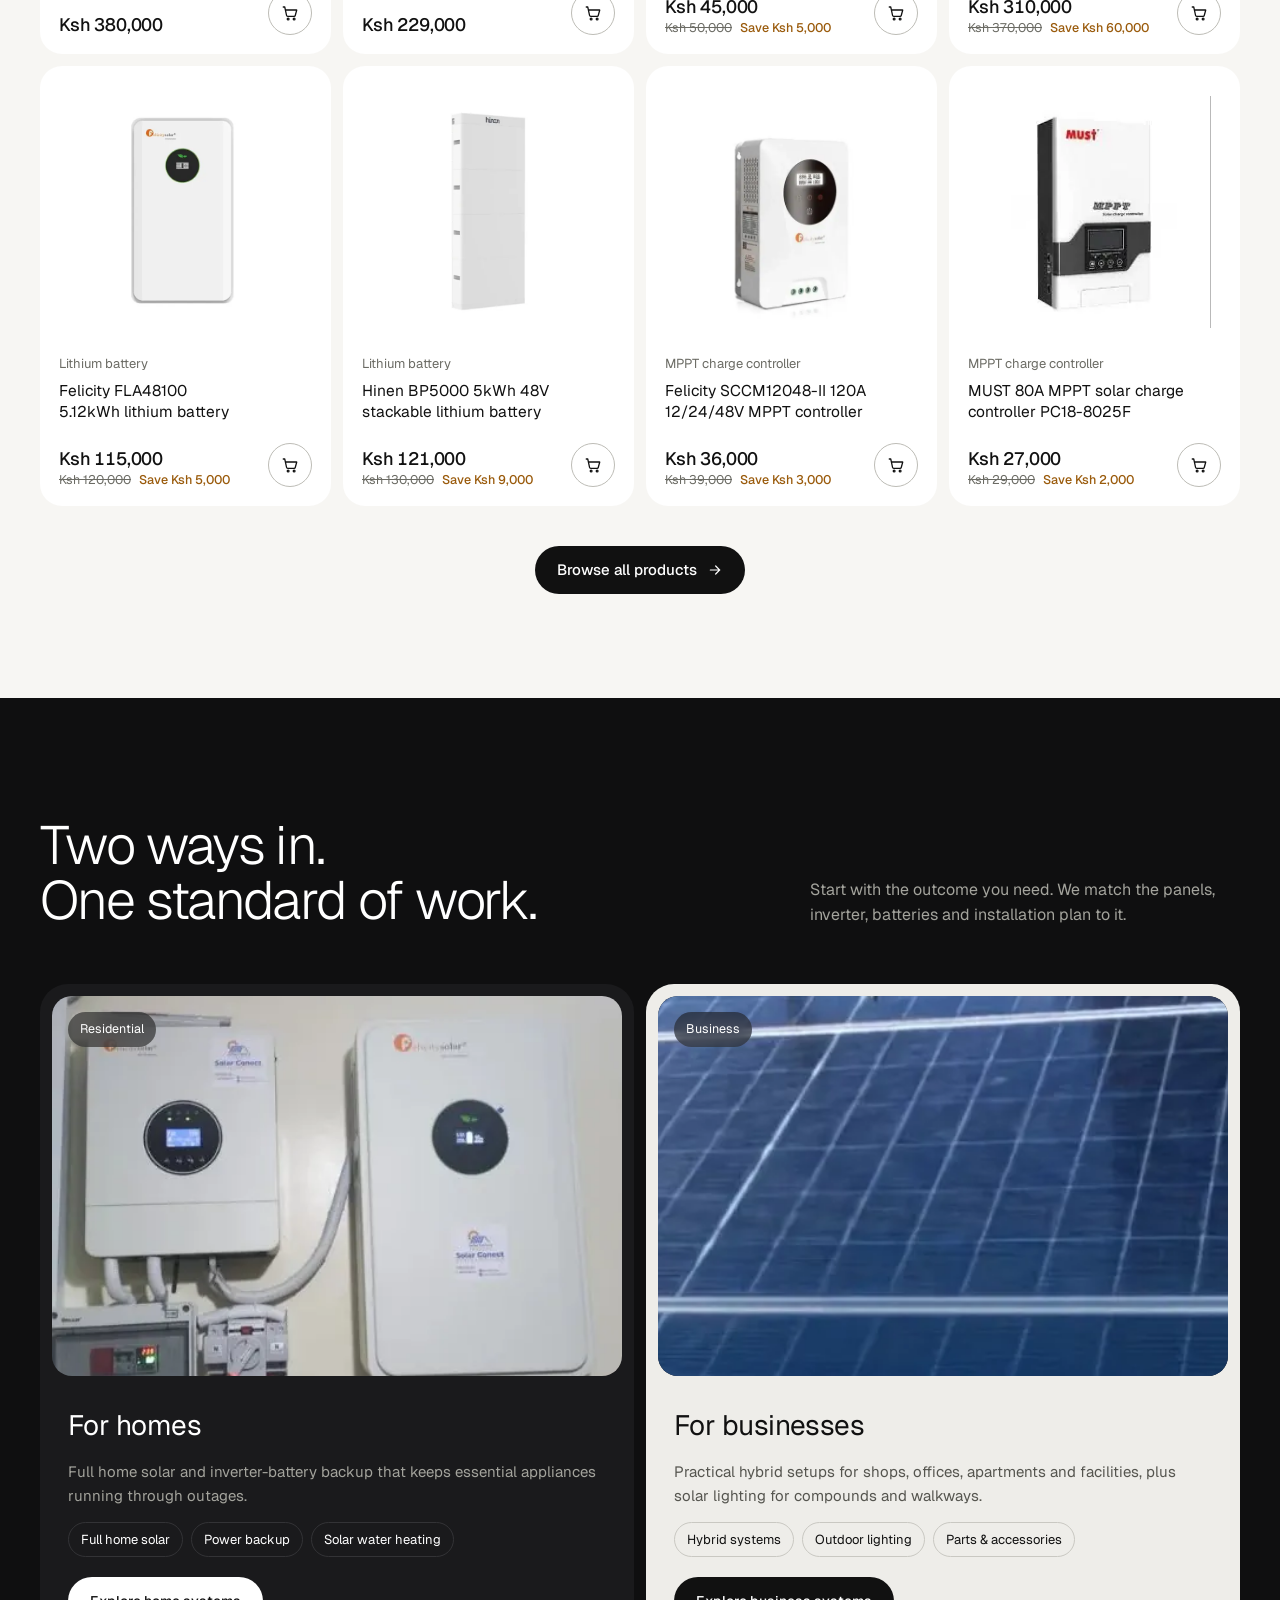
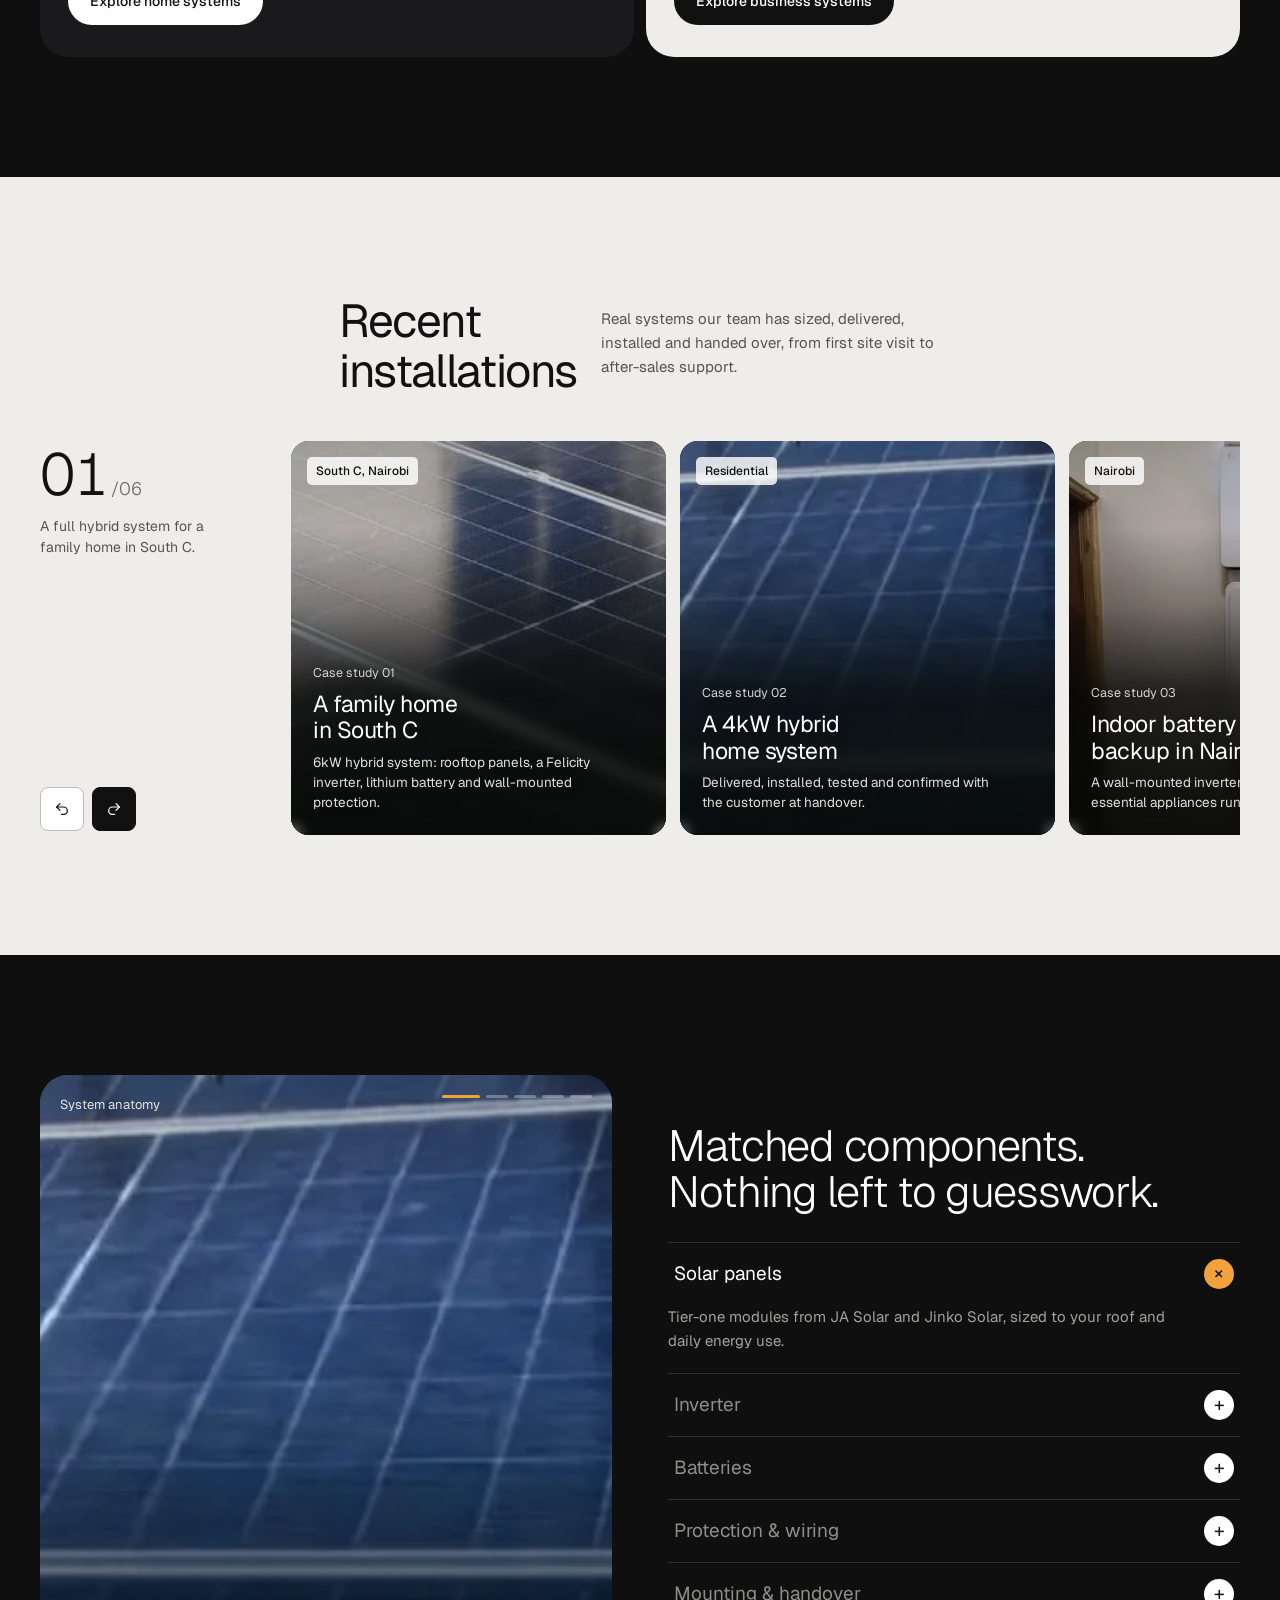
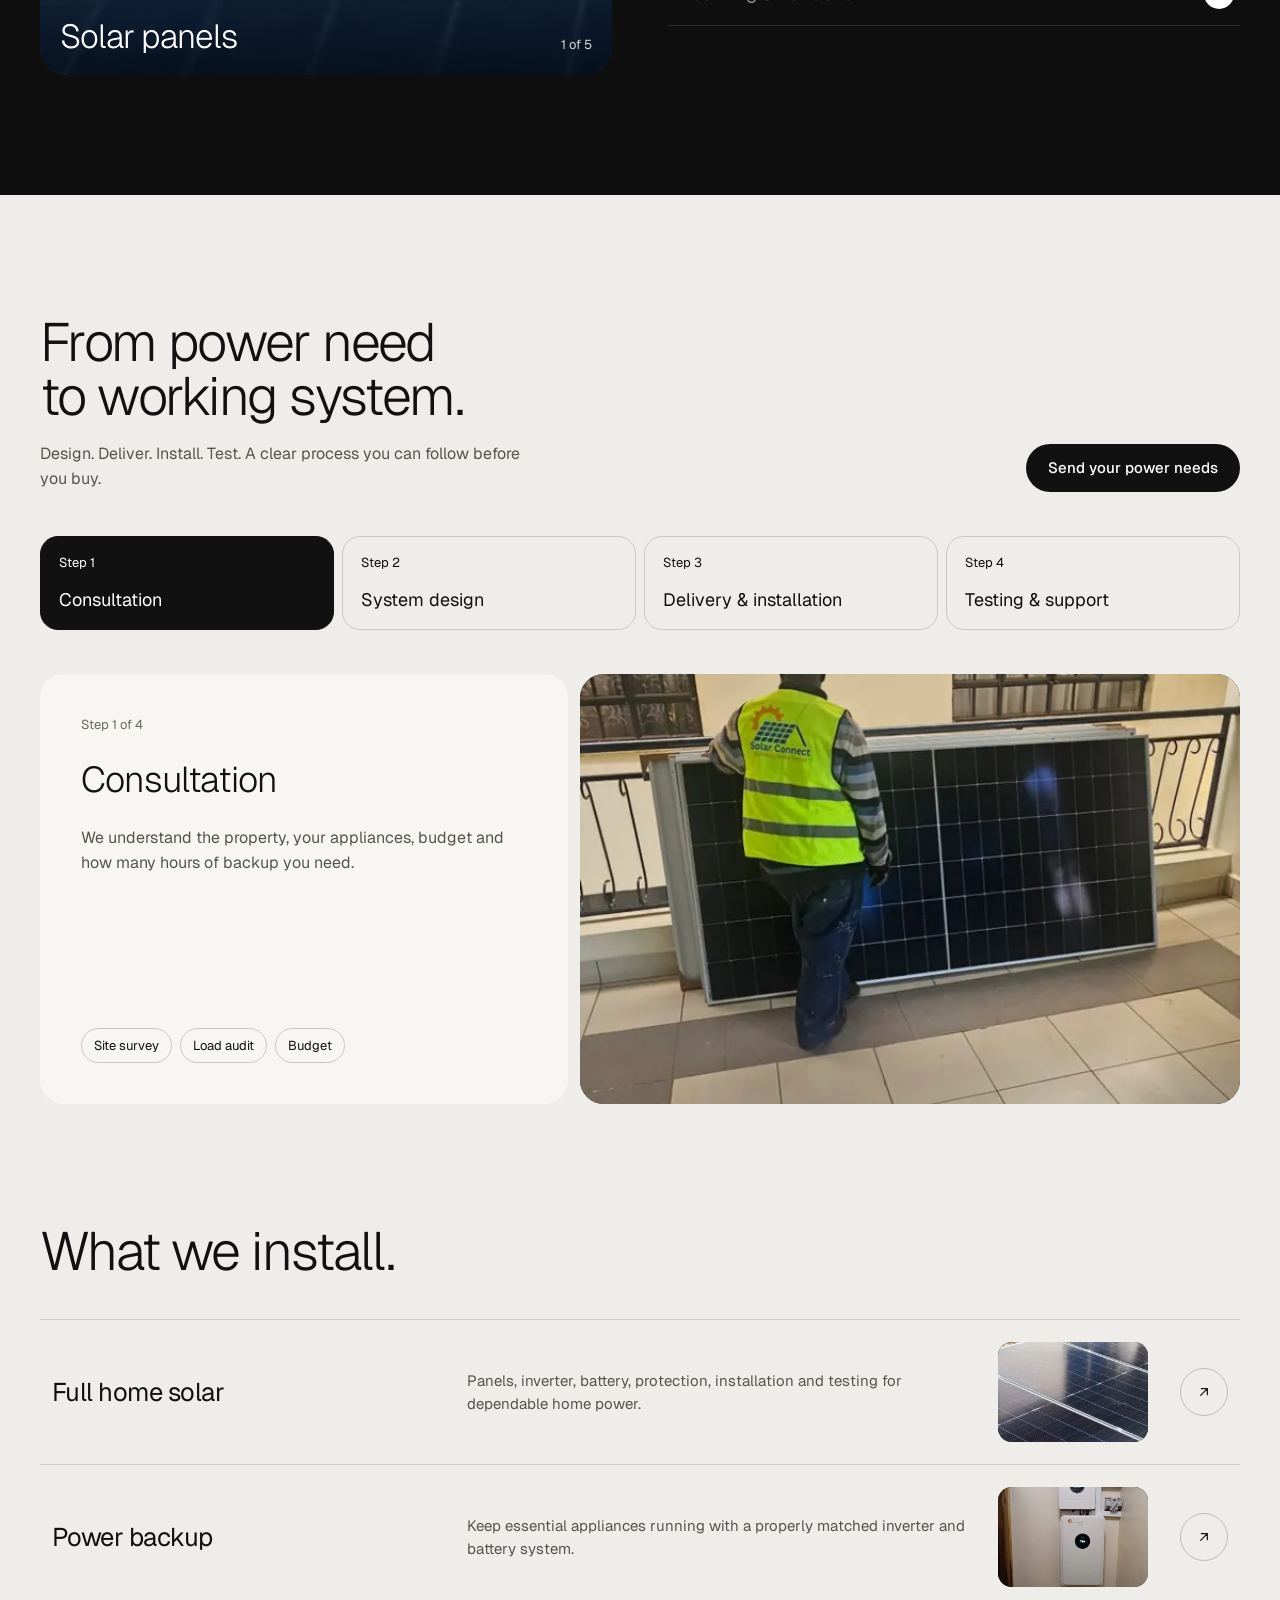
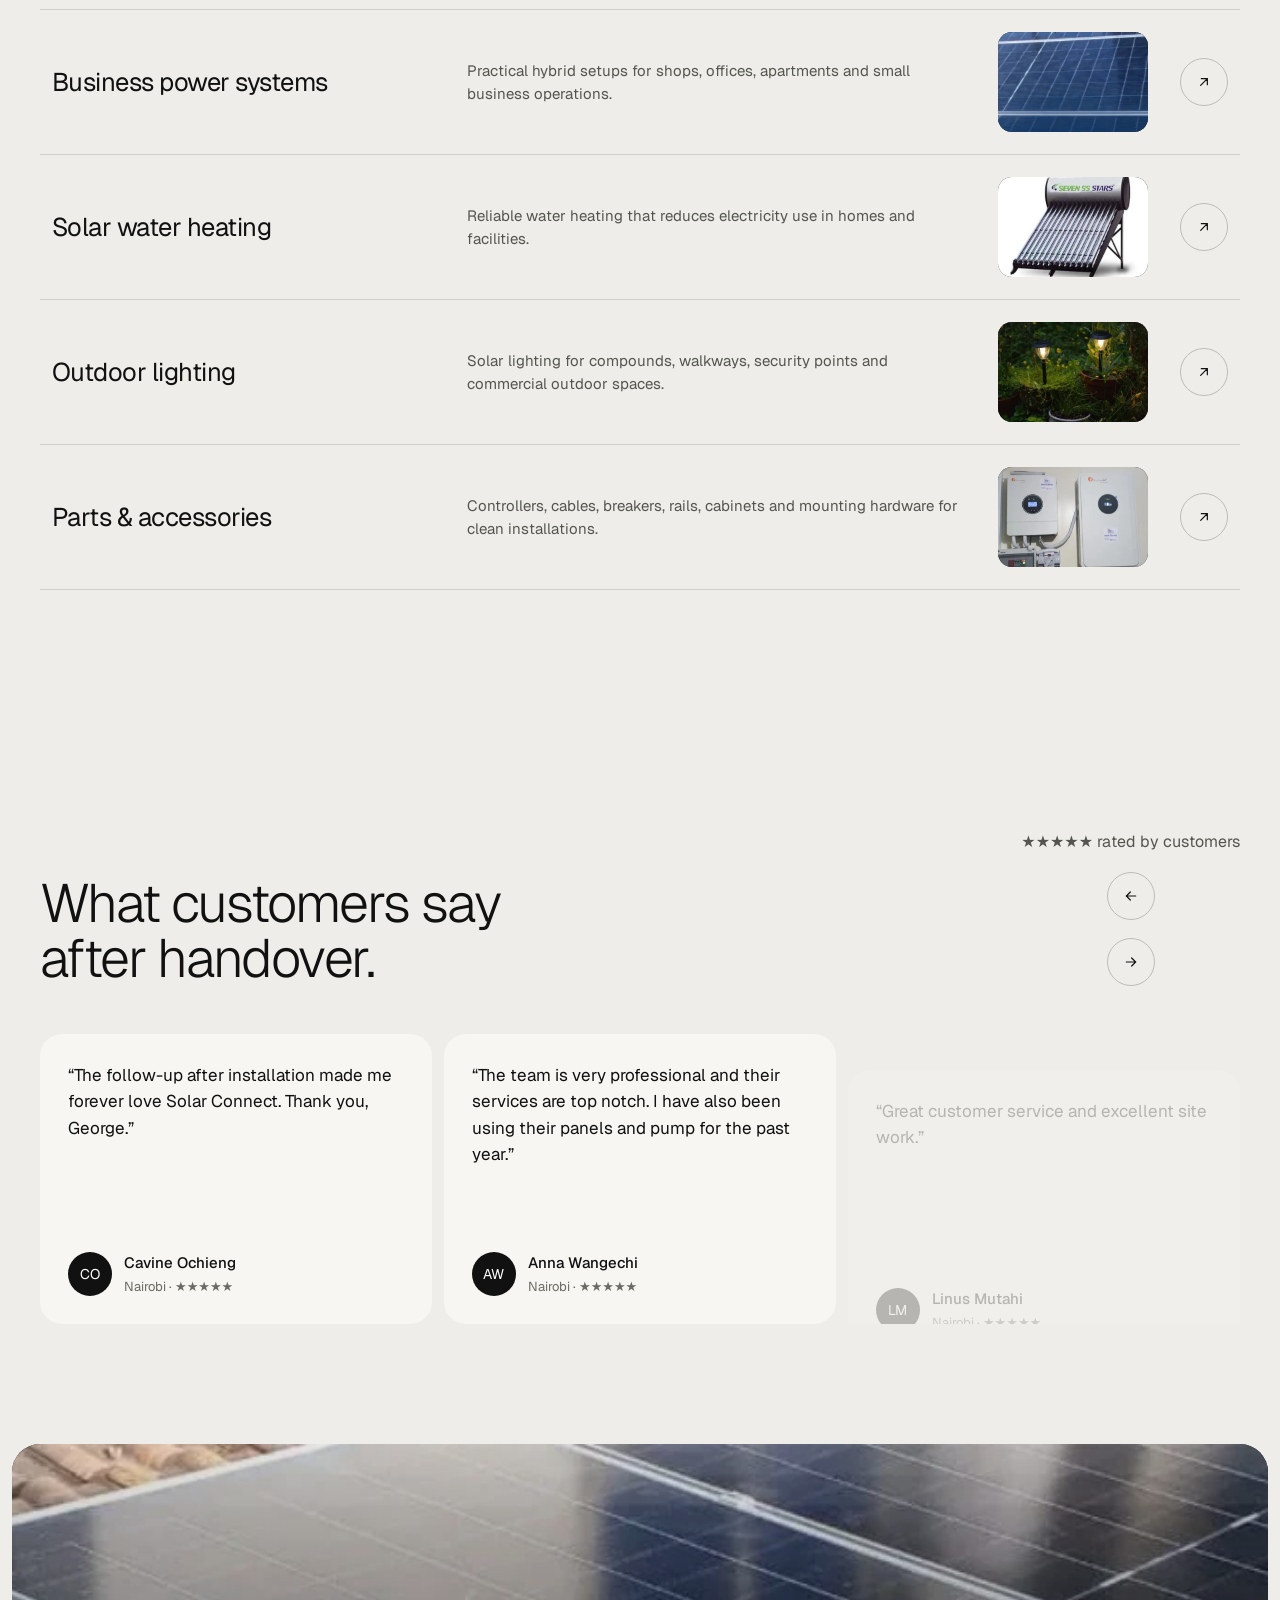
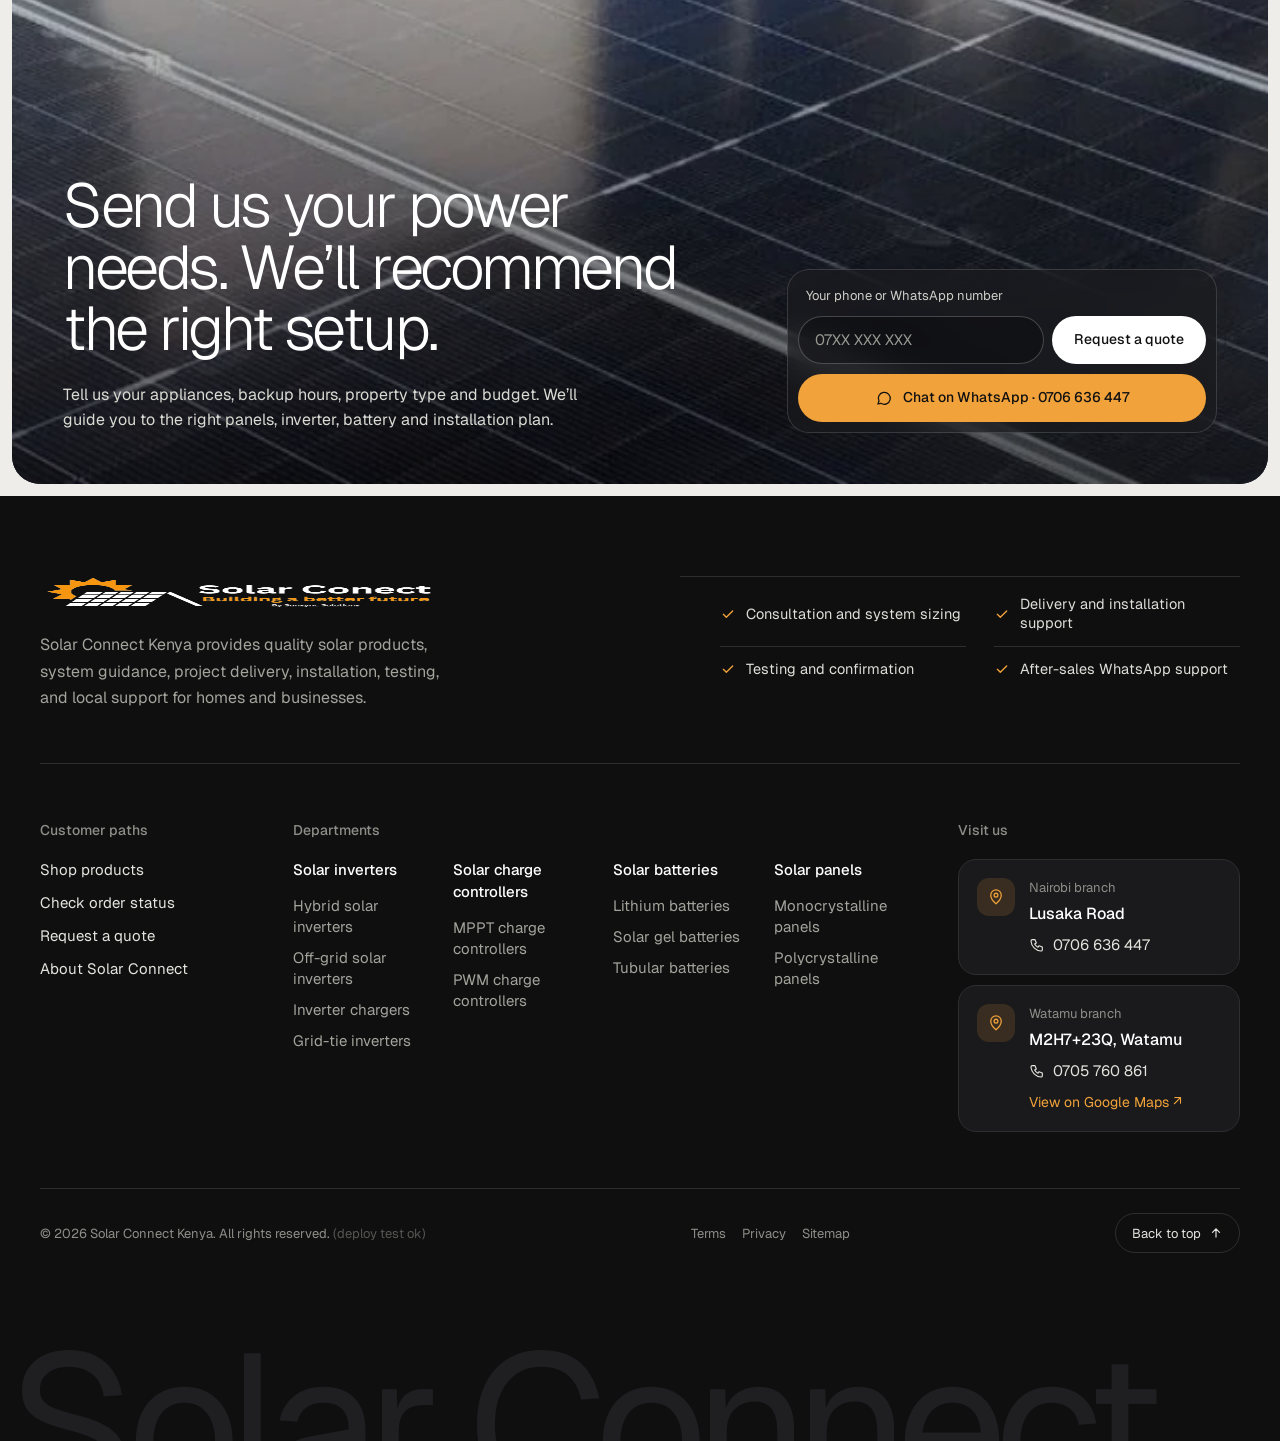
==== commit 6cd334bd: "Replace hero background images with aerial solar farm video; make "& businesses" orange Compressed t" ====
--- a/index.html
+++ b/index.html
@@ -92,9 +92,7 @@
 /* ================= HERO (full bleed, mobile-first) ================= */
 .hero{position:relative;color:var(--white);background:var(--night);overflow:hidden;isolation:isolate}
 .hero-bg{position:absolute;inset:0;z-index:-2}
-.hero-bg img{position:absolute;inset:0;width:100%;height:100%;object-fit:cover;transform:scale(var(--hs,1.06));transition:transform .1s linear}
-.hero-bg .bg-desk{display:none}
-.hero-bg .bg-mob{object-position:50% 30%}
+.hero-bg .bg-vid{position:absolute;inset:0;width:100%;height:100%;object-fit:cover;object-position:50% 40%;transform:scale(var(--hs,1.06));transition:transform .1s linear}
 .hero::after{content:"";position:absolute;inset:0;z-index:-1;pointer-events:none;background:linear-gradient(180deg,rgba(10,11,10,.55) 0%,rgba(10,11,10,.25) 30%,rgba(10,11,10,.7) 62%,rgba(10,11,10,.94) 100%)}
 .hero-in{min-height:100svh;display:flex;flex-direction:column;padding-top:calc(env(safe-area-inset-top,0px) + 16px);padding-bottom:20px;padding-left:max(16px, env(safe-area-inset-left, 0px));padding-right:max(16px, env(safe-area-inset-right, 0px))}
 
@@ -119,7 +117,7 @@
 .hero h1 .ln > span{display:block;animation:rise 1.1s cubic-bezier(.2,.7,.1,1) both}
 .hero h1 .ln:nth-child(2) > span{animation-delay:.12s}
 .hero h1 .ln:nth-child(3) > span{animation-delay:.24s}
-.hero h1 .dim{color:rgba(255,255,255,.62)}
+.hero h1 .dim{color:var(--sun)}
 @keyframes rise{from{transform:translateY(105%)}to{transform:none}}
 @keyframes fade{from{opacity:0;transform:translateY(12px)}to{opacity:1;transform:none}}
 .hero-sub{max-width:46ch;font-size:16px;line-height:1.55;color:#E3E3DD;animation:fade 1s .45s both}
@@ -144,8 +142,6 @@
   .hstat span{font-size:13px}
 }
 @media (min-width:761px){
-  .hero-bg .bg-mob{display:none}
-  .hero-bg .bg-desk{display:block}
   .hero::after{background:linear-gradient(90deg,rgba(10,11,10,.78) 0%,rgba(10,11,10,.45) 45%,rgba(10,11,10,.15) 75%),linear-gradient(180deg,rgba(10,11,10,.45) 0%,rgba(10,11,10,0) 25%,rgba(10,11,10,0) 60%,rgba(10,11,10,.75) 100%)}
   .hero-in{min-height:clamp(640px,100svh,920px);padding-top:calc(env(safe-area-inset-top,0px) + 24px);padding-bottom:28px;padding-left:max(40px, env(safe-area-inset-left, 0px));padding-right:max(40px, env(safe-area-inset-right, 0px))}
   .hero-in > *{width:100%;max-width:1360px;margin-left:auto;margin-right:auto}
@@ -493,8 +489,9 @@
 <!-- ============ HERO ============ -->
 <section class="hero" id="hero">
   <div class="hero-bg" aria-hidden="true">
-    <img class="bg-desk" src="assets/img/b40d931493.webp" alt="">
-    <img class="bg-mob" src="assets/img/6fd700f137.webp" alt="">
+    <video class="bg-vid" autoplay muted loop playsinline preload="auto" poster="assets/img/hero-poster.webp">
+      <source src="assets/video/hero-solar.mp4" type="video/mp4">
+    </video>
   </div>
   <div class="hero-in">
     <div class="ubar">
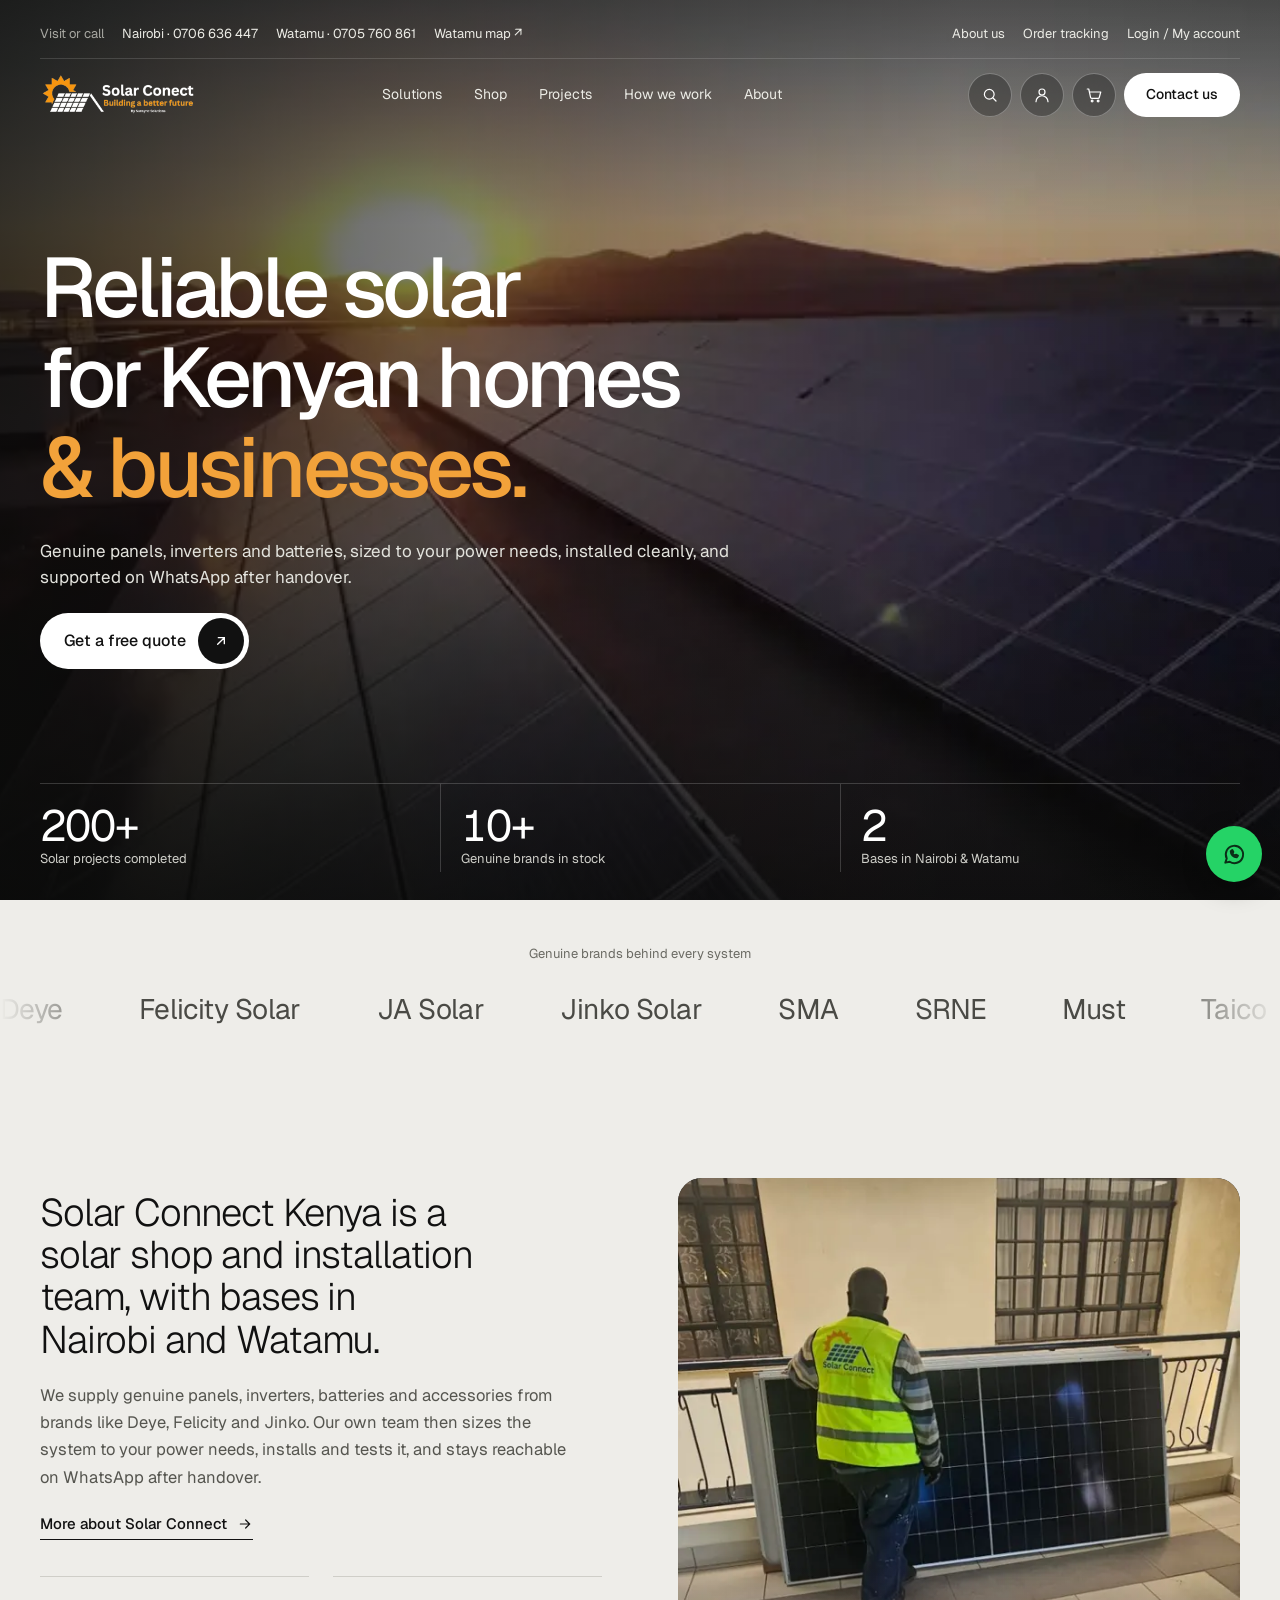
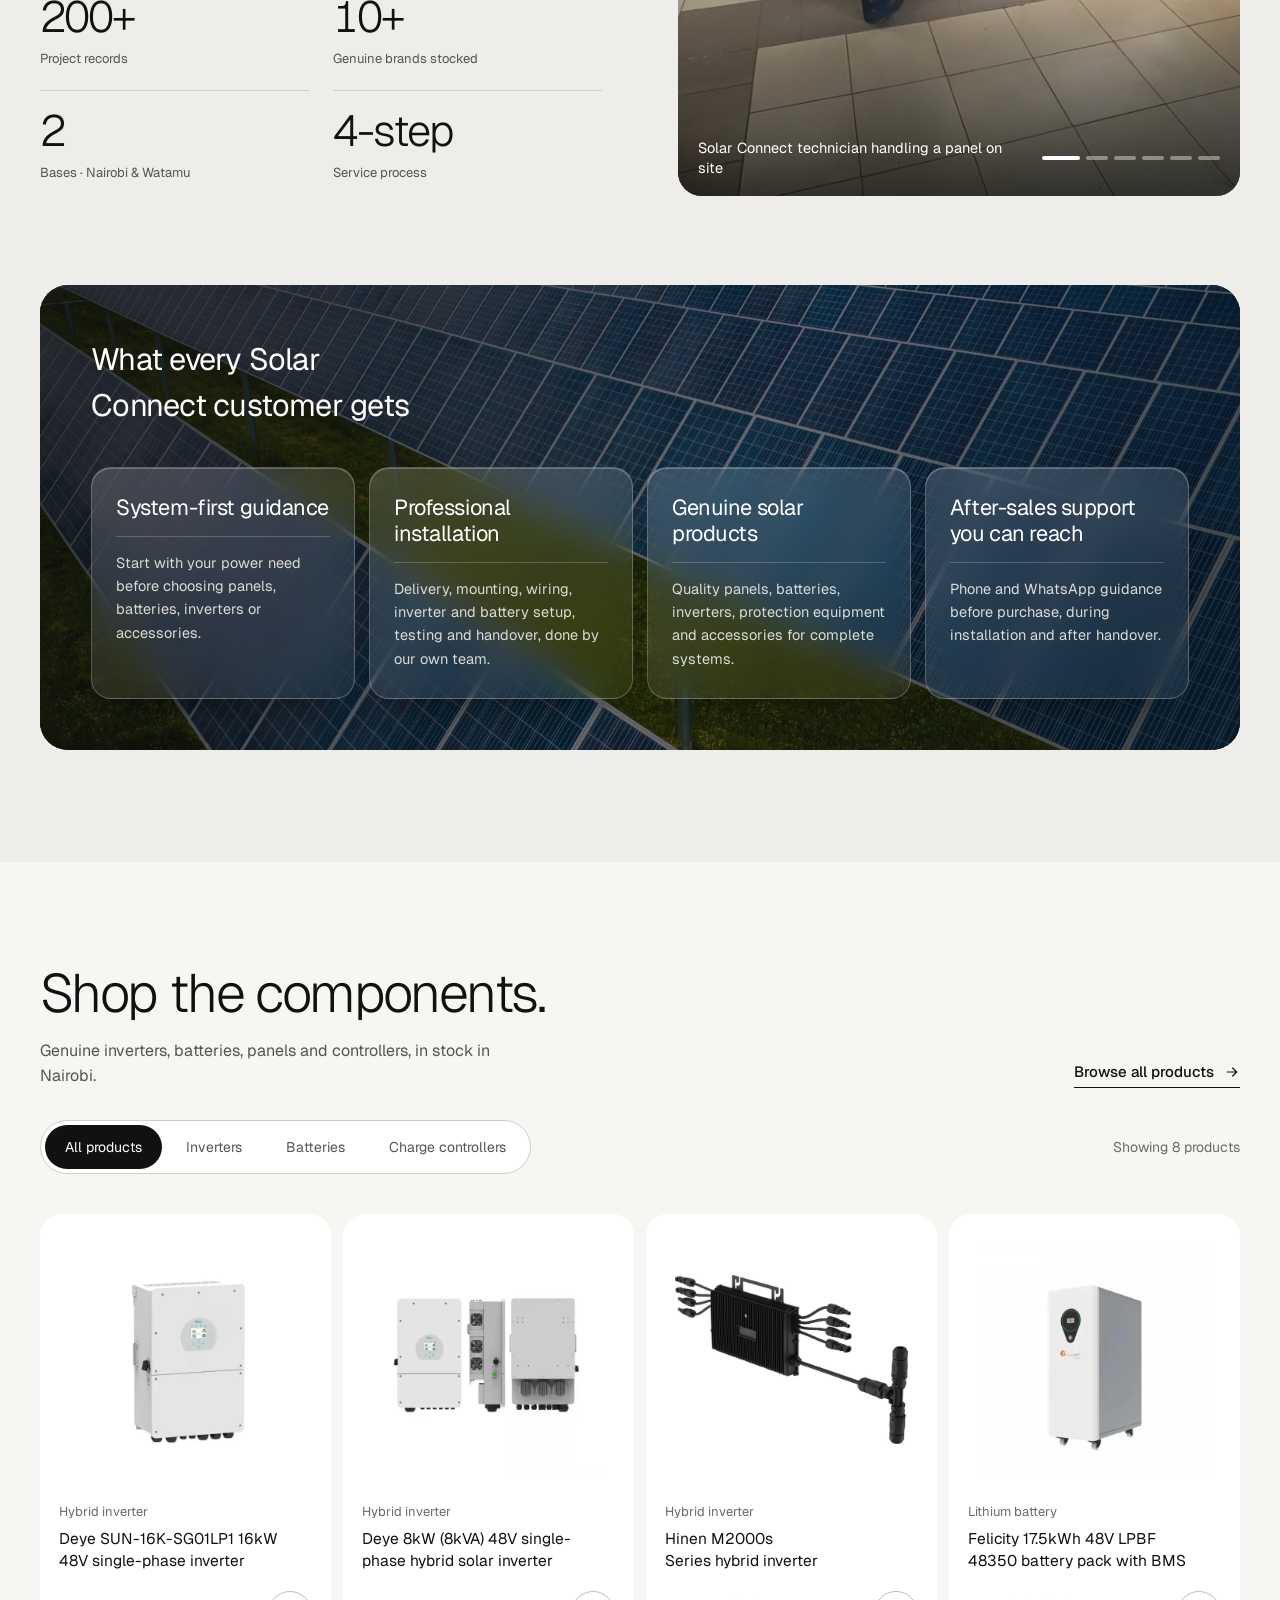
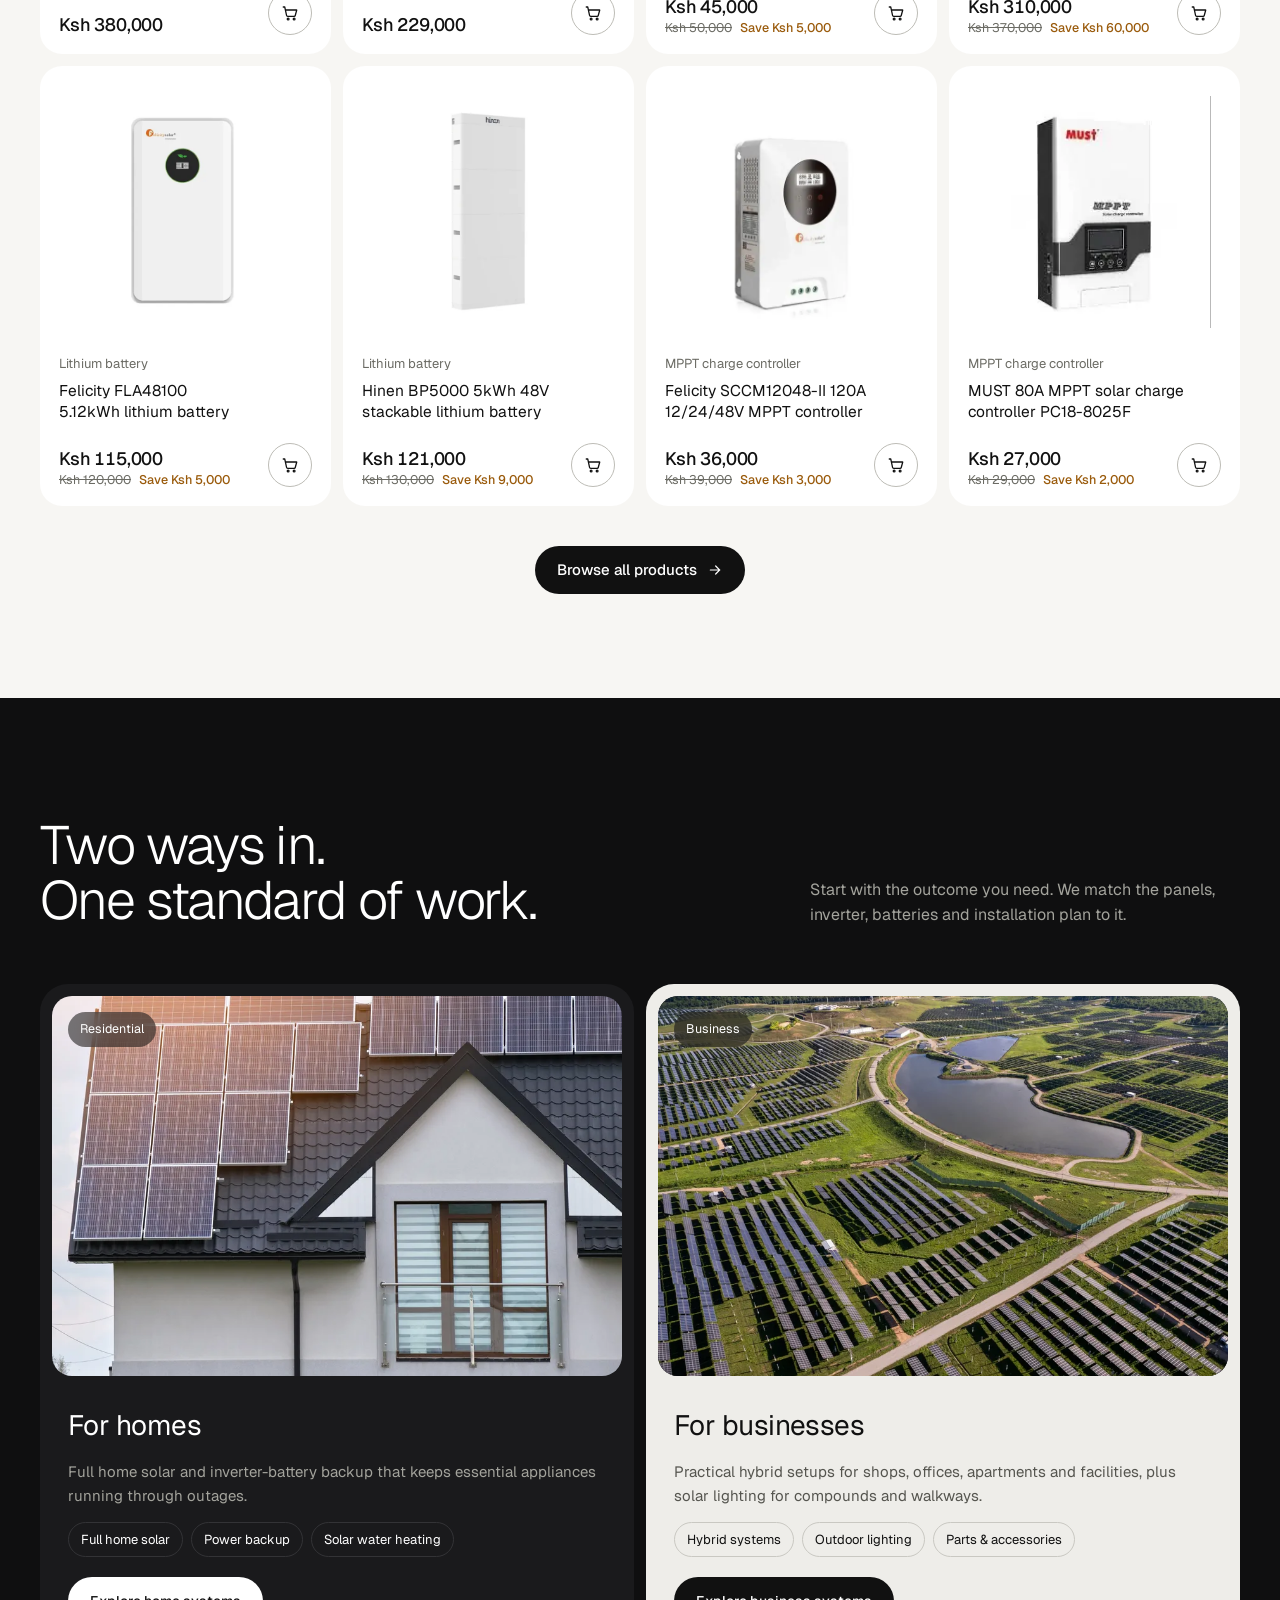
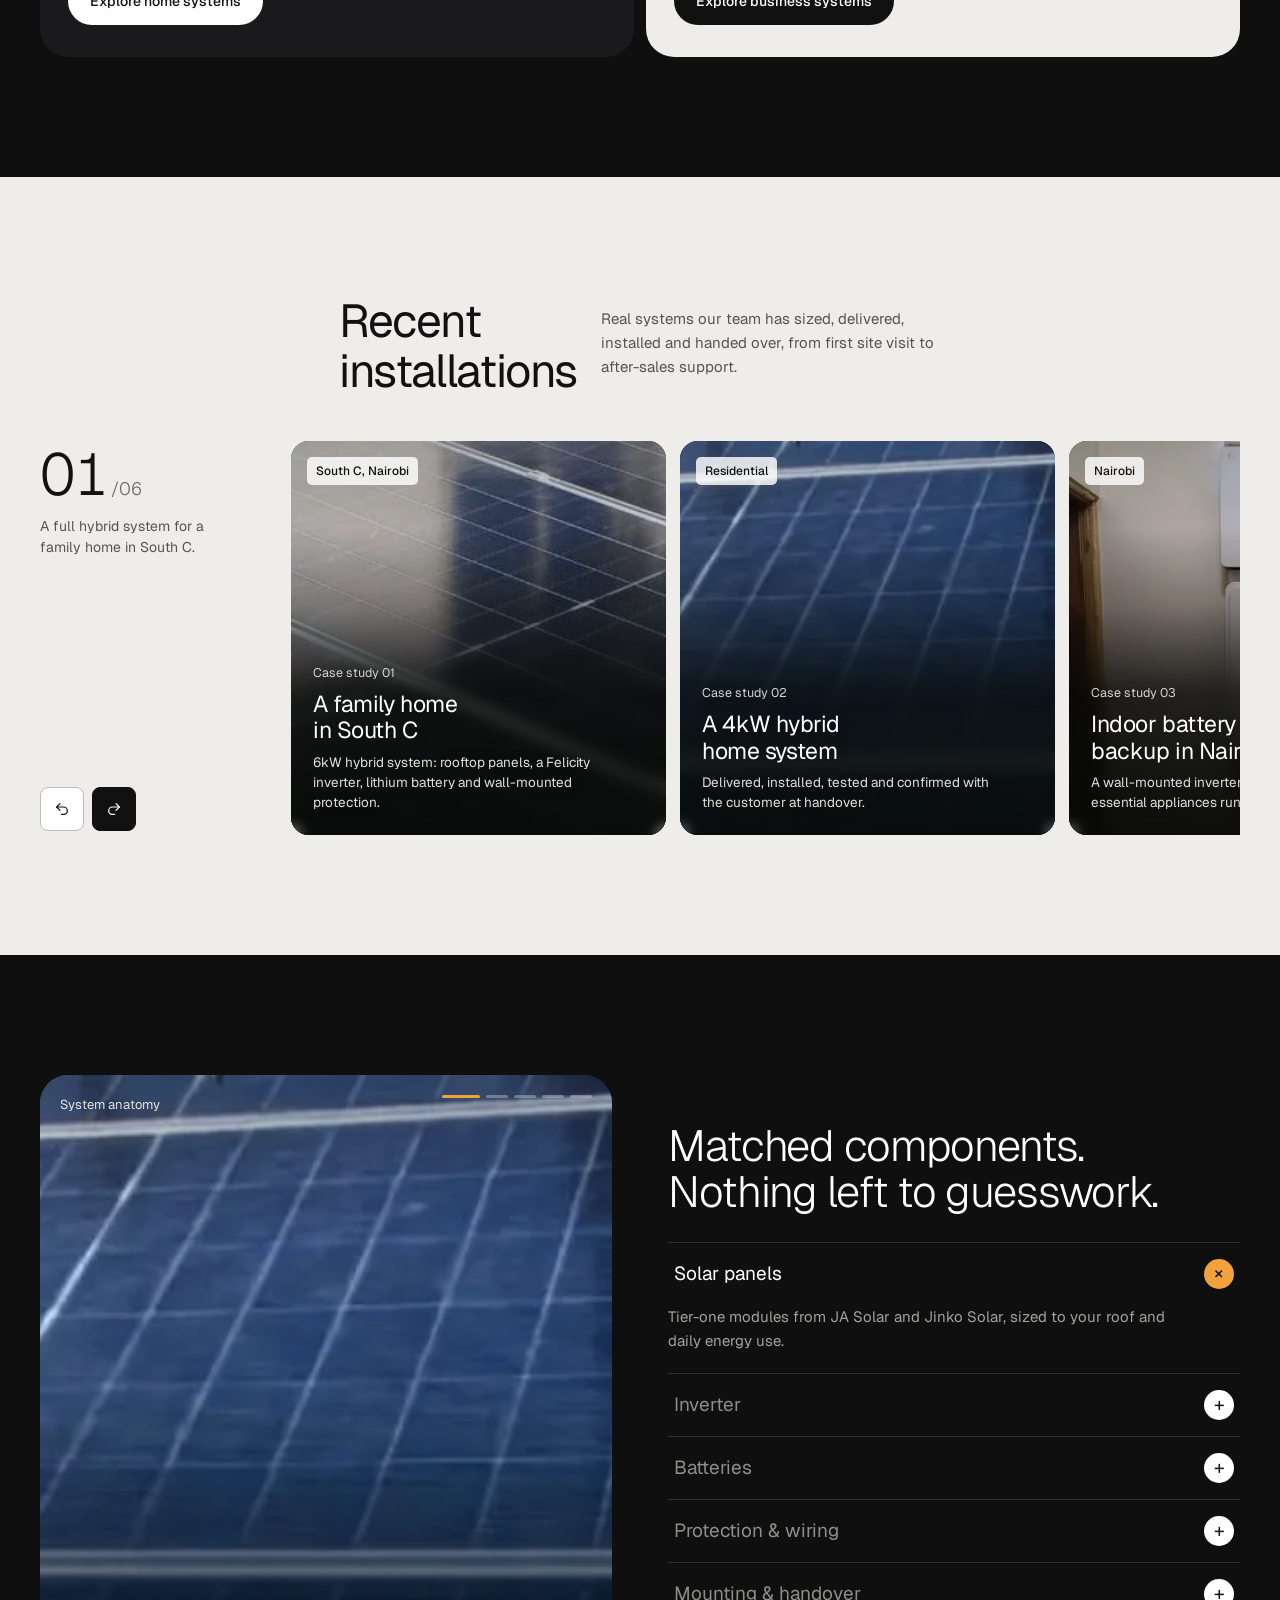
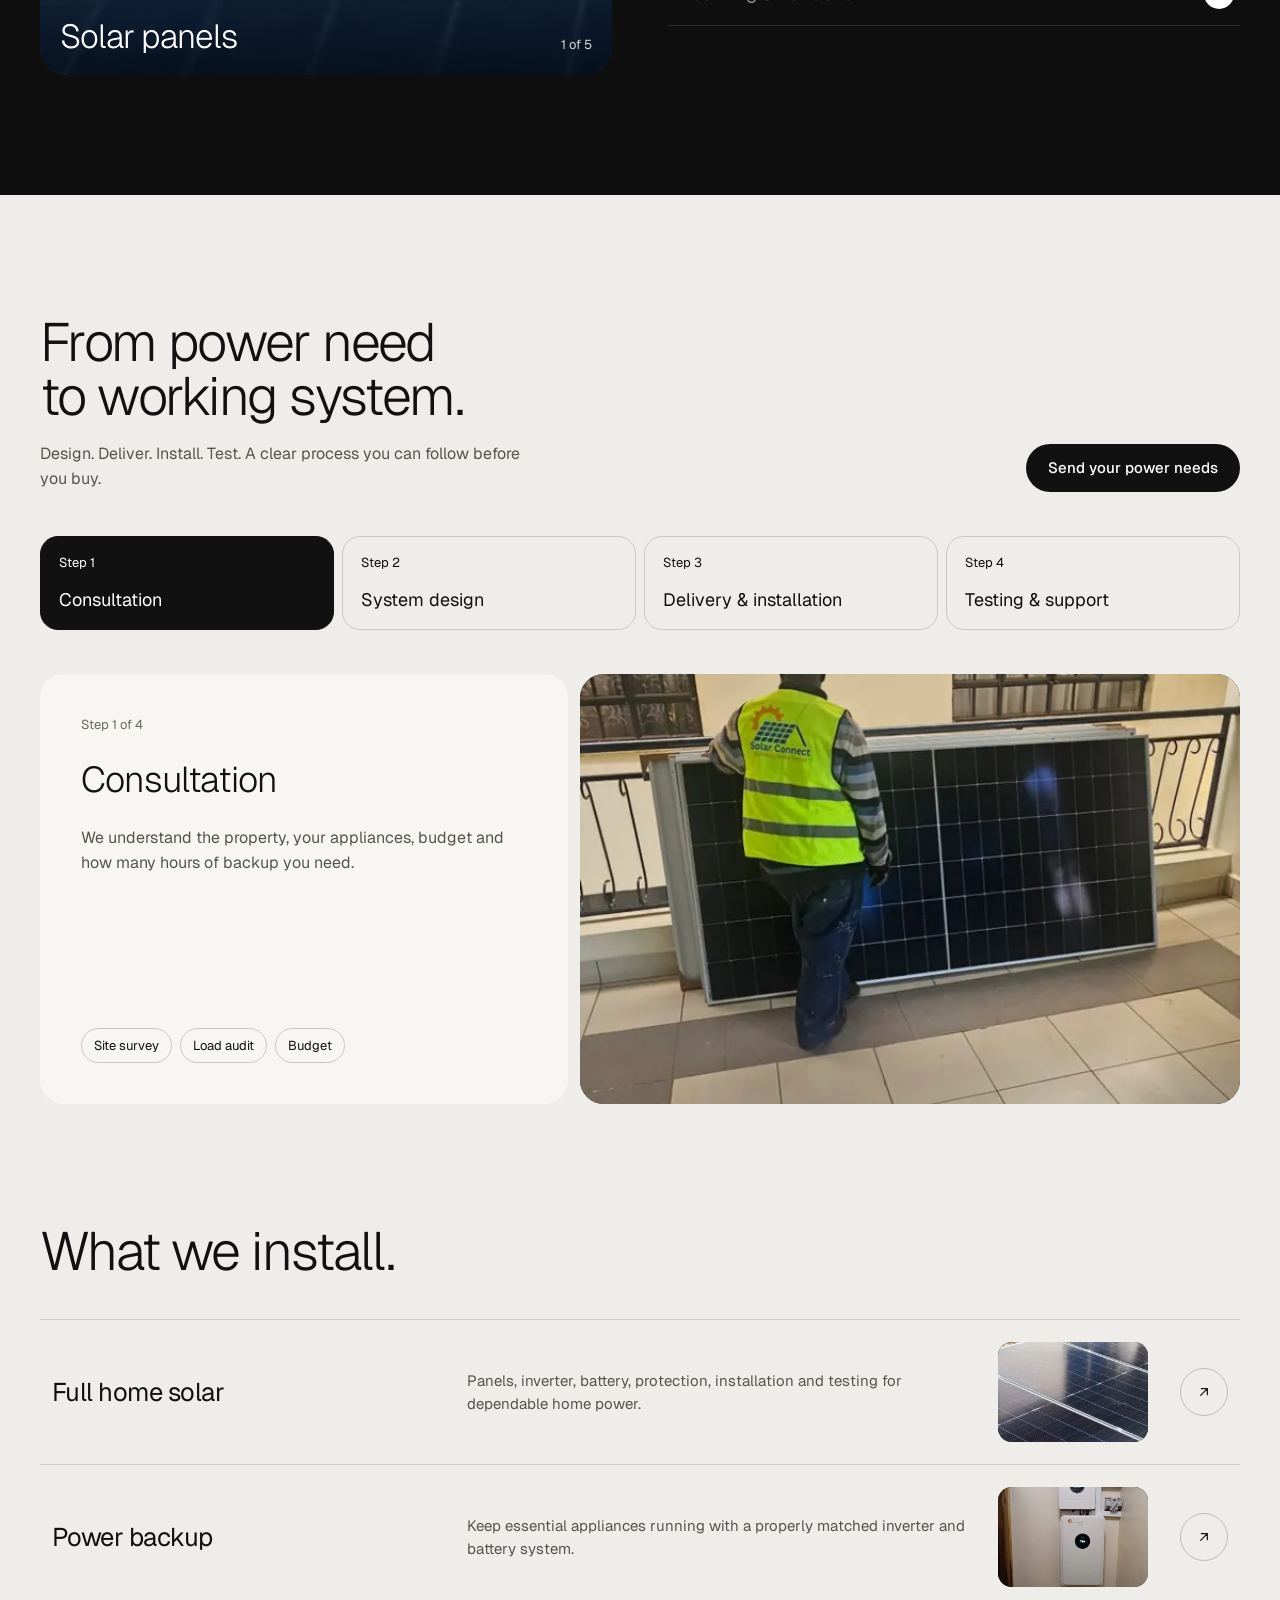
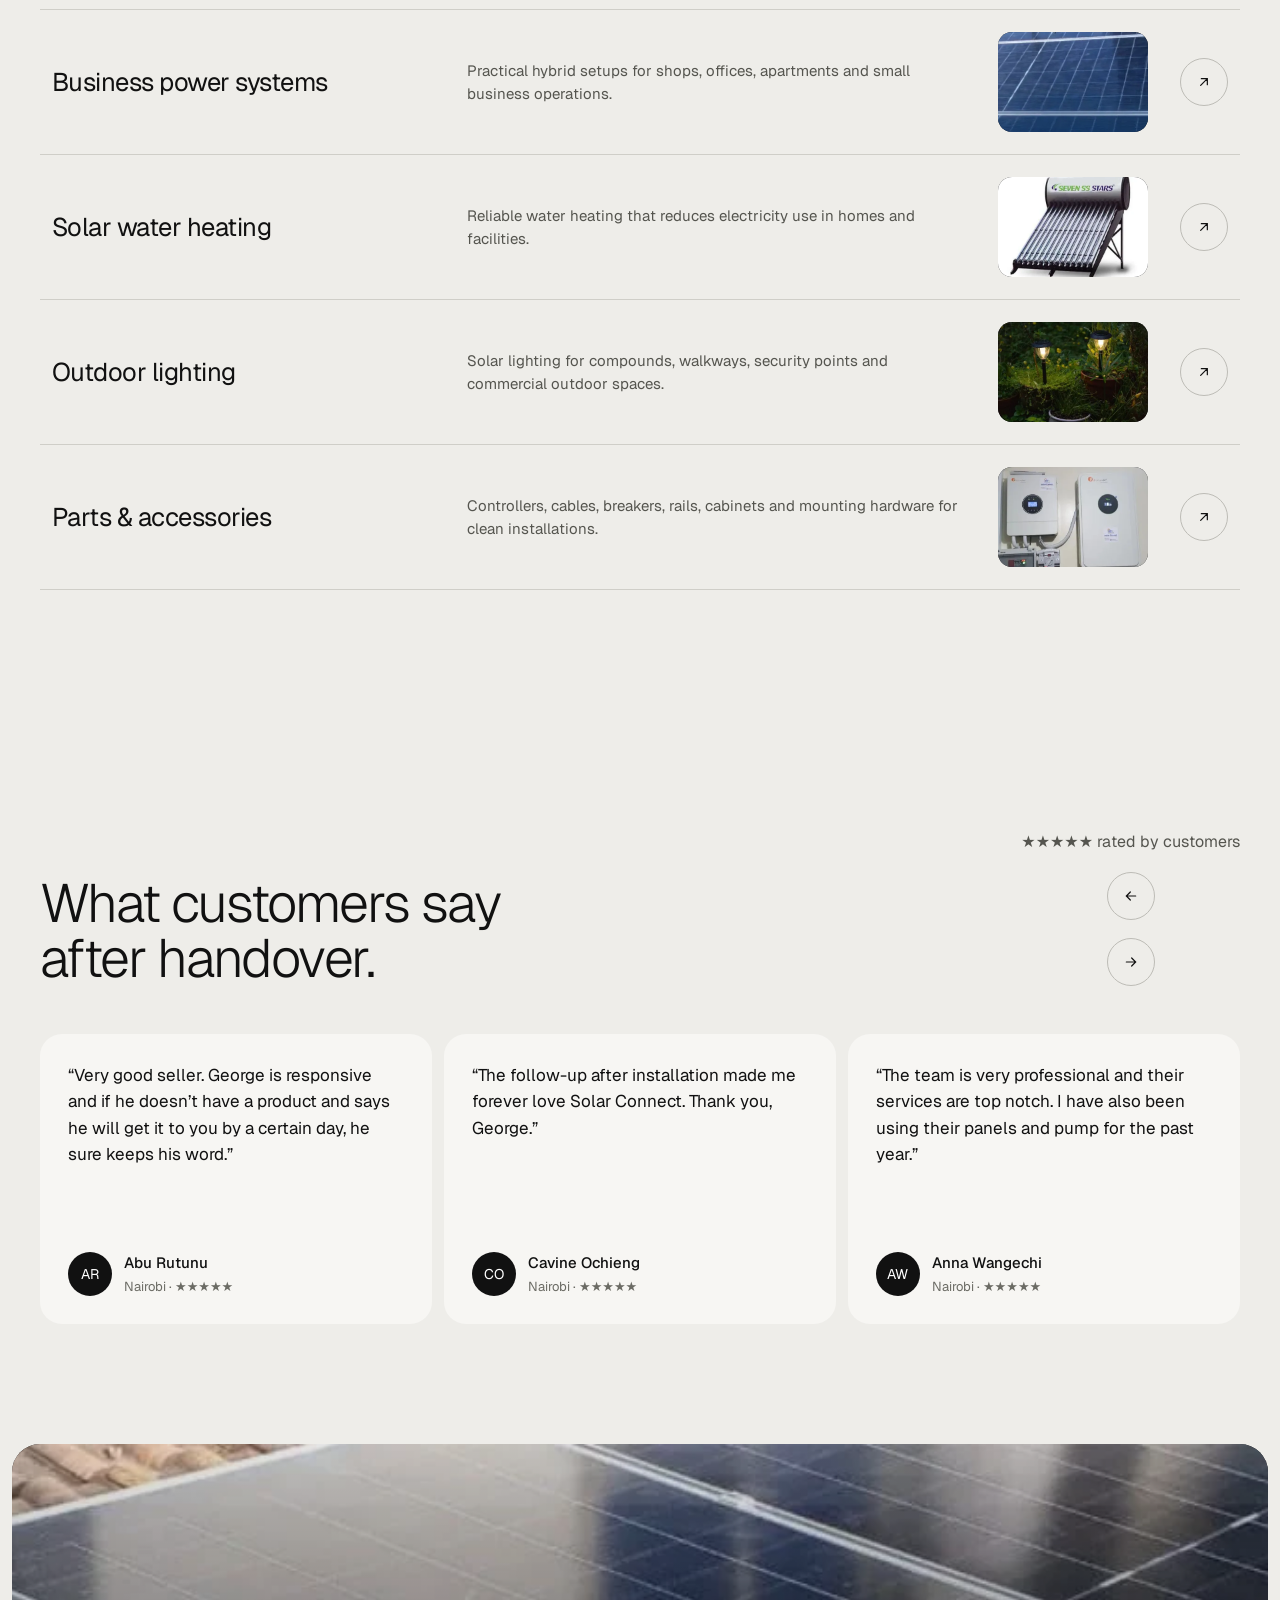
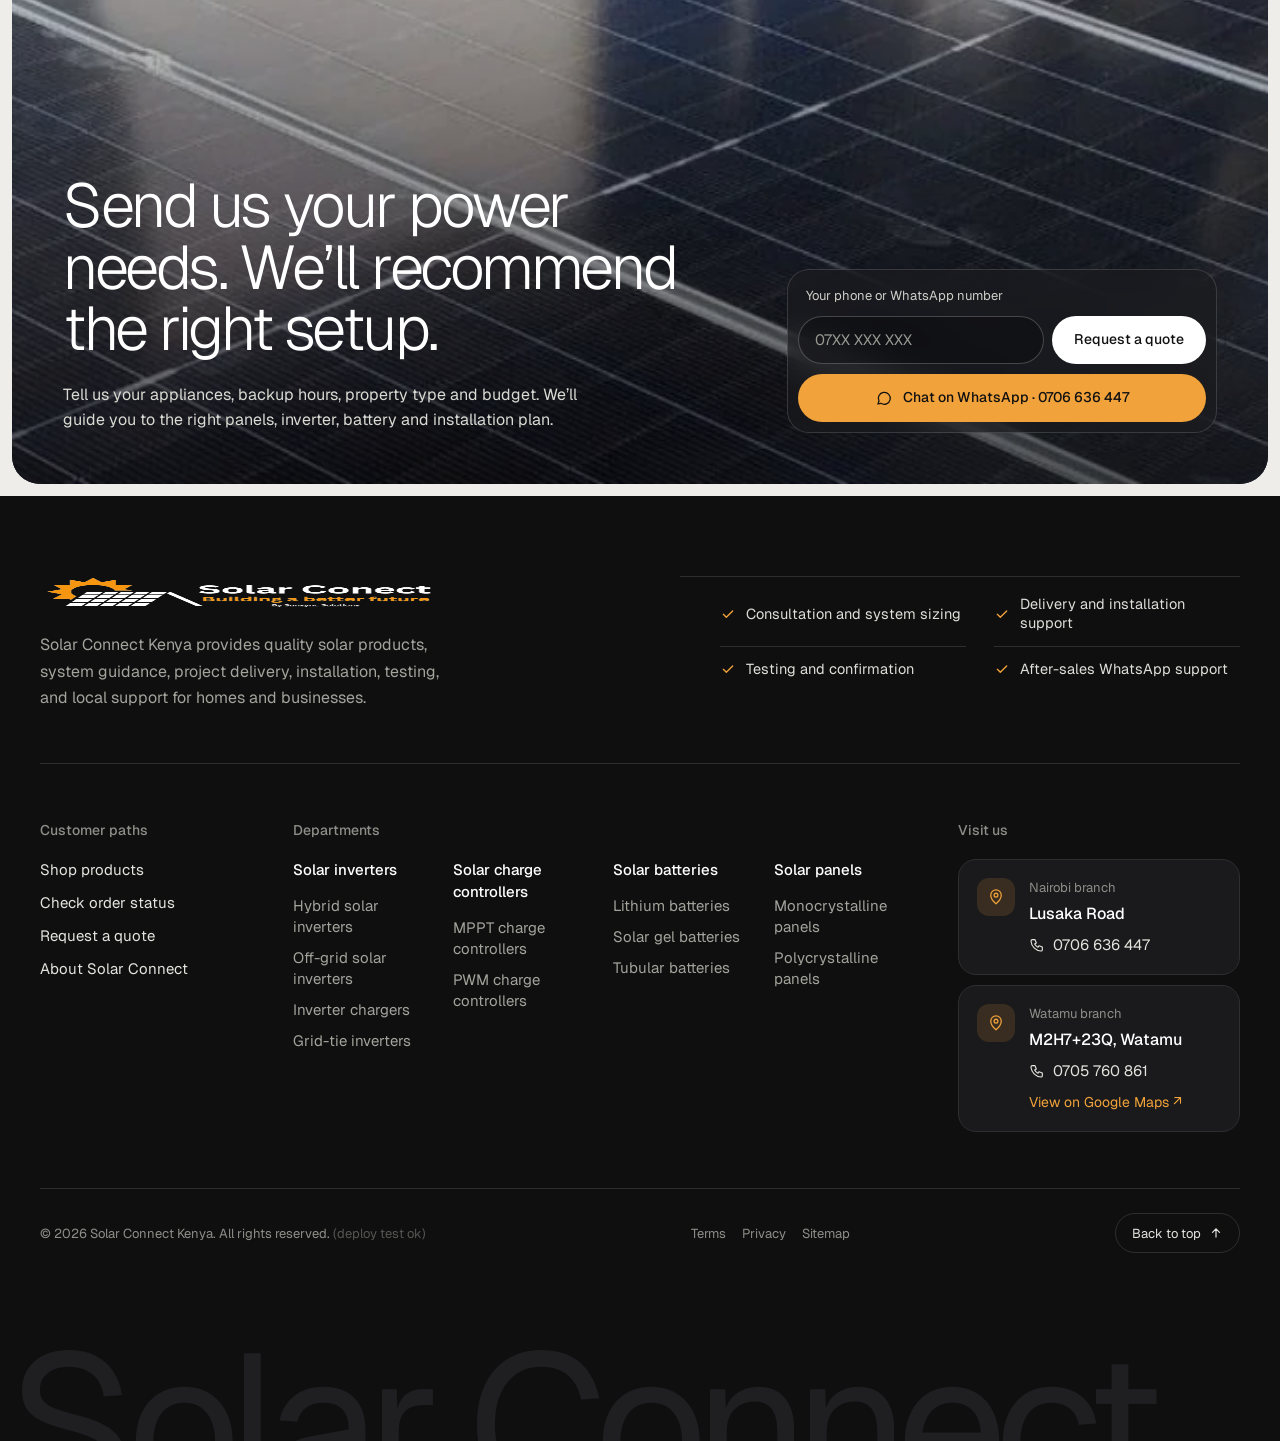
==== commit 40a5c2a0: "Add homeowner rooftop and aerial solar farm photos to "For homes"/"For businesses" cards Co-Authored" ====
--- a/index.html
+++ b/index.html
@@ -608,7 +608,7 @@
     </div>
     <div class="way-row">
       <article class="way a rv">
-        <div class="media"><img src="assets/img/510a930c57.webp" alt="Inverter and battery installed at a home in South C" loading="lazy"><span class="tag mono">Residential</span></div>
+        <div class="media"><img src="assets/img/home-rooftop.webp" alt="Rooftop solar panels installed on a home" loading="lazy"><span class="tag mono">Residential</span></div>
         <div class="way-body">
           <h3>For homes</h3>
           <p>Full home solar and inverter-battery backup that keeps essential appliances running through outages.</p>
@@ -617,7 +617,7 @@
         </div>
       </article>
       <article class="way b rv">
-        <div class="media"><img src="assets/img/eec44d0885.webp" alt="Completed 4kW hybrid solar array" loading="lazy"><span class="tag mono">Business</span></div>
+        <div class="media"><img src="assets/img/business-solar-farm.webp" alt="Aerial view of a large-scale solar installation" loading="lazy"><span class="tag mono">Business</span></div>
         <div class="way-body">
           <h3>For businesses</h3>
           <p>Practical hybrid setups for shops, offices, apartments and facilities, plus solar lighting for compounds and walkways.</p>
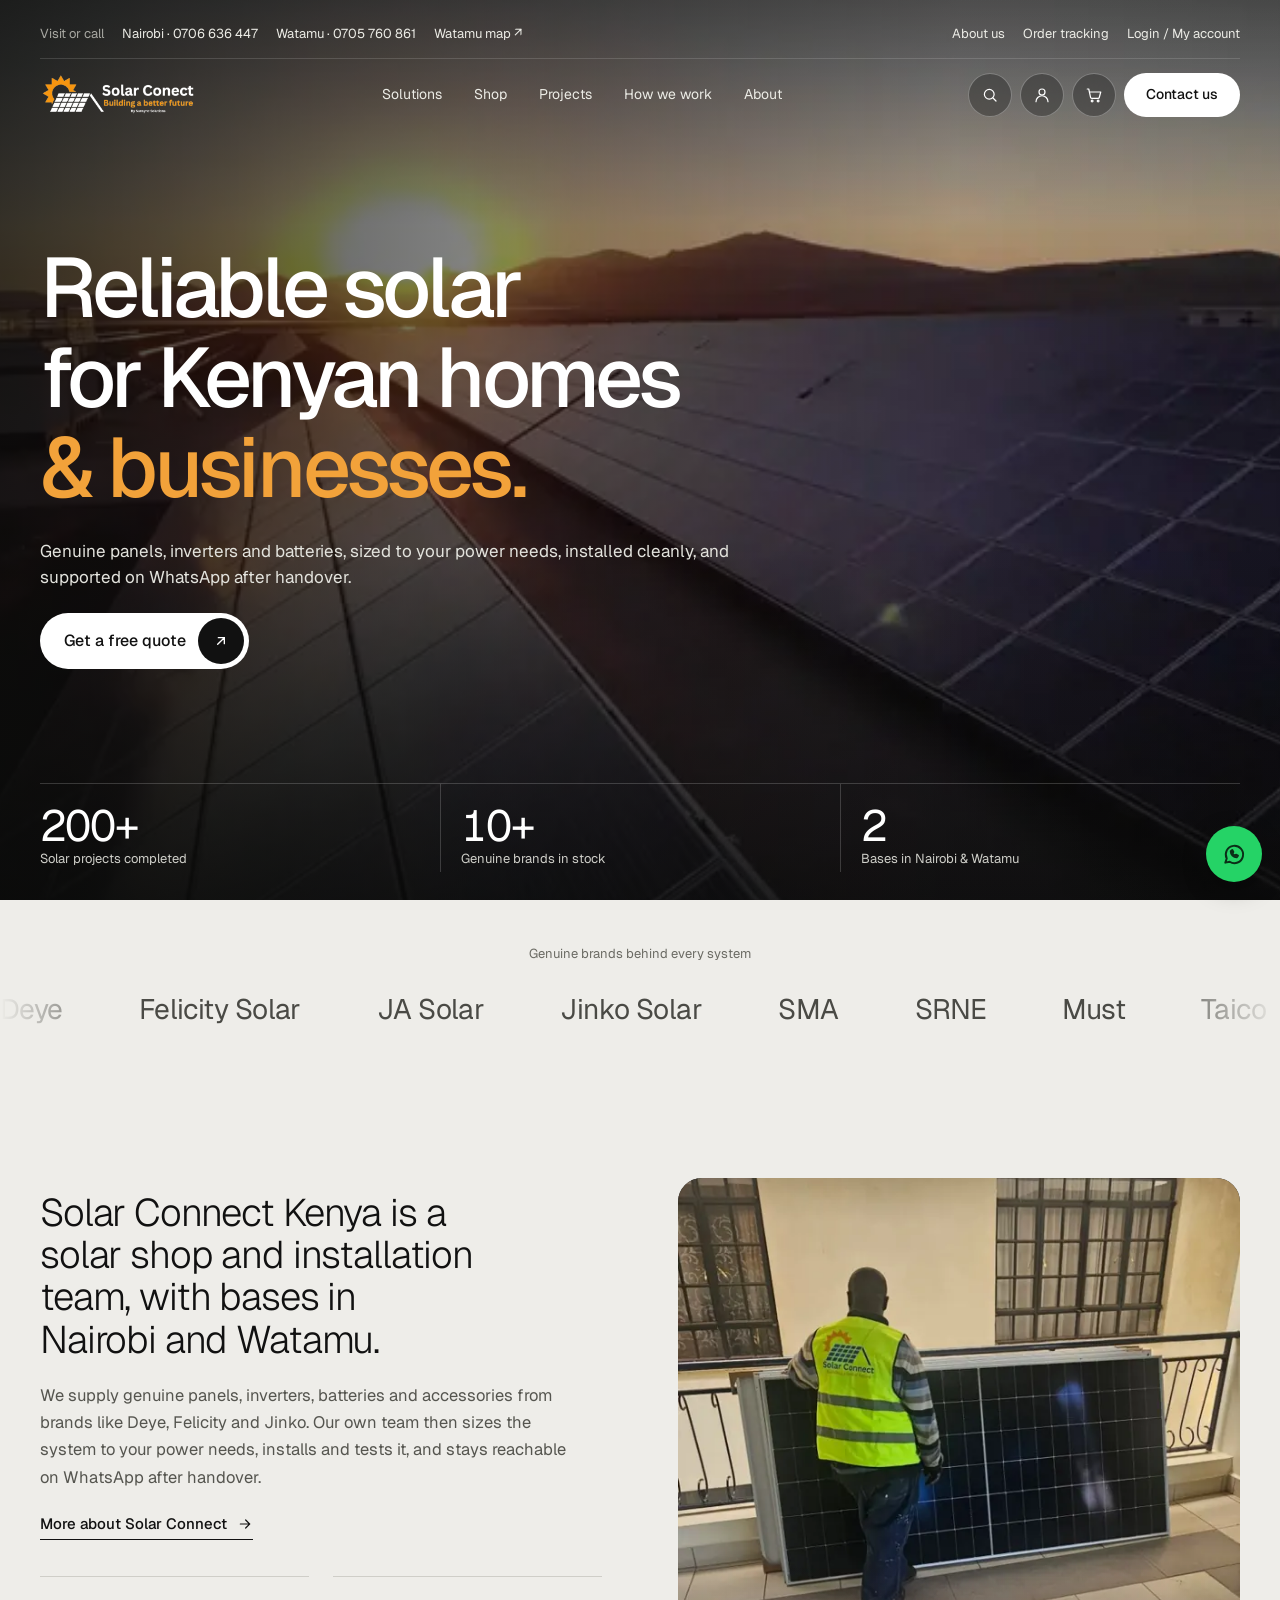
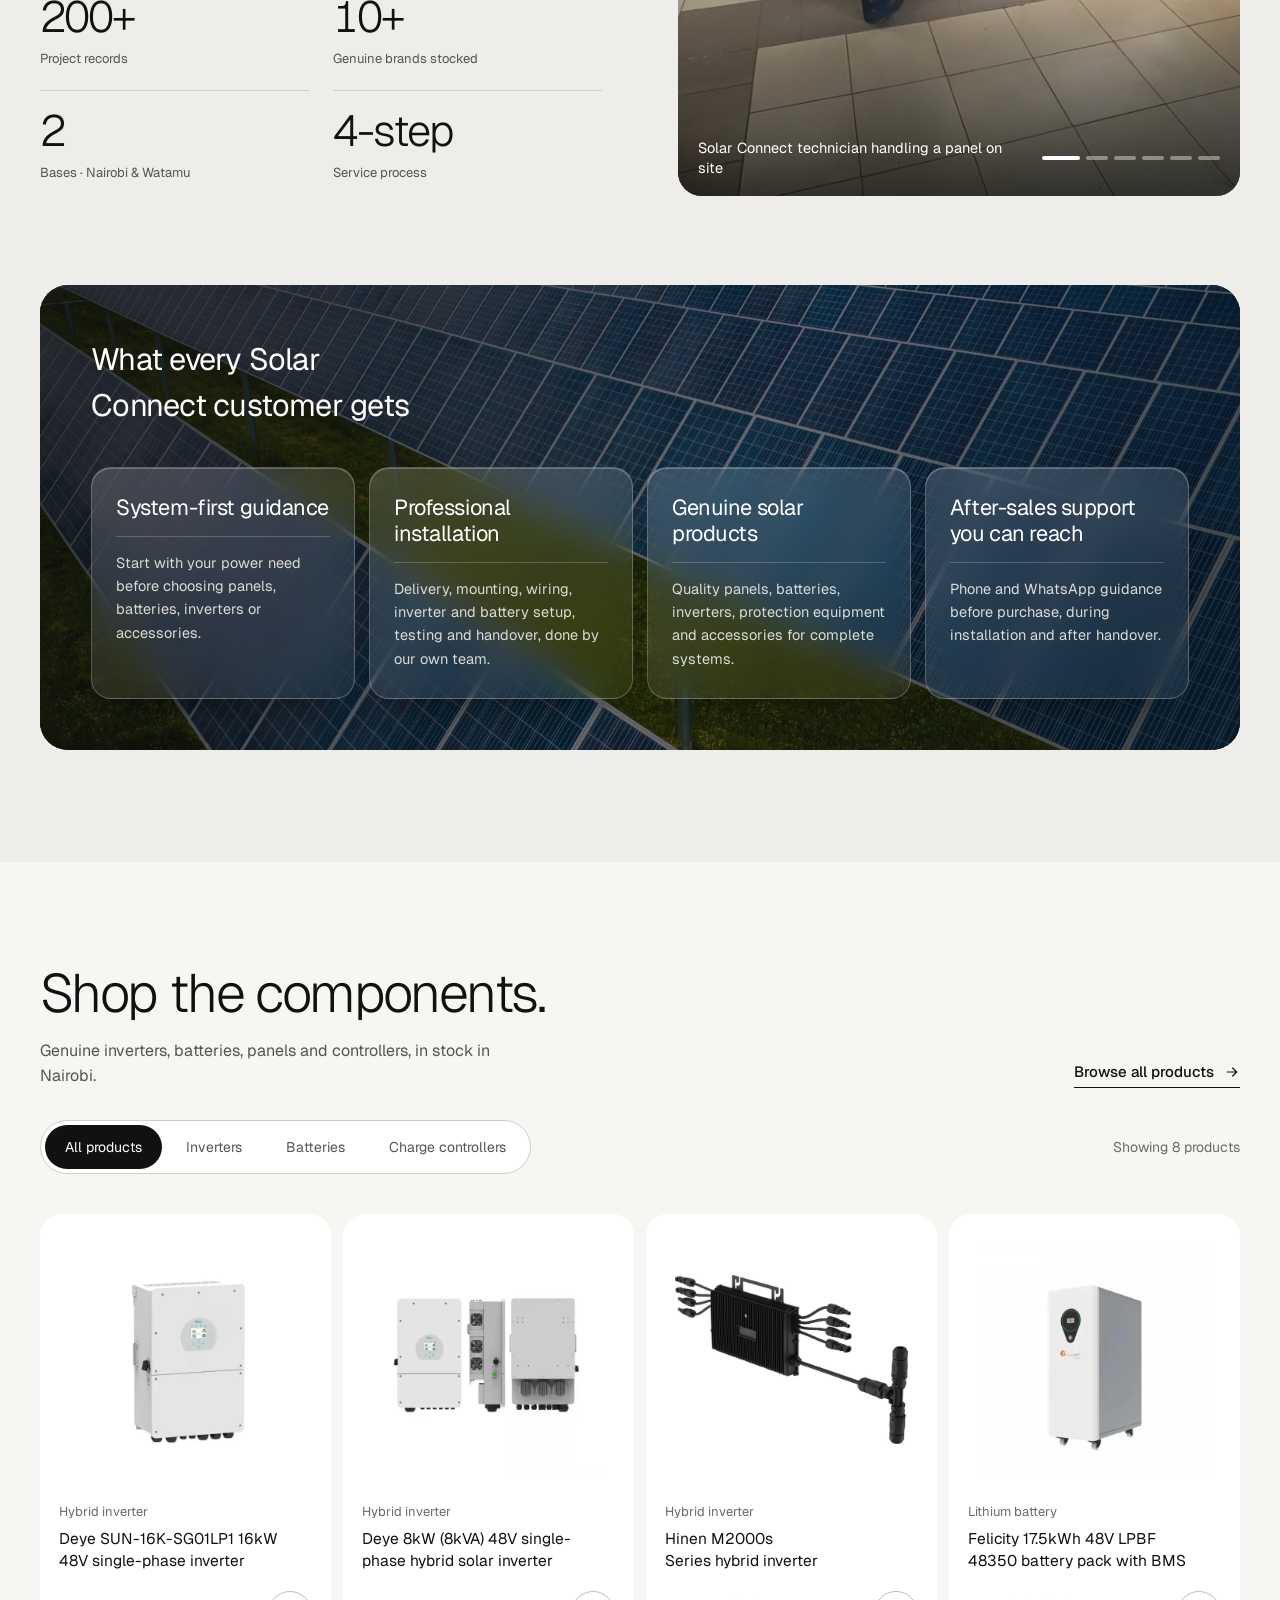
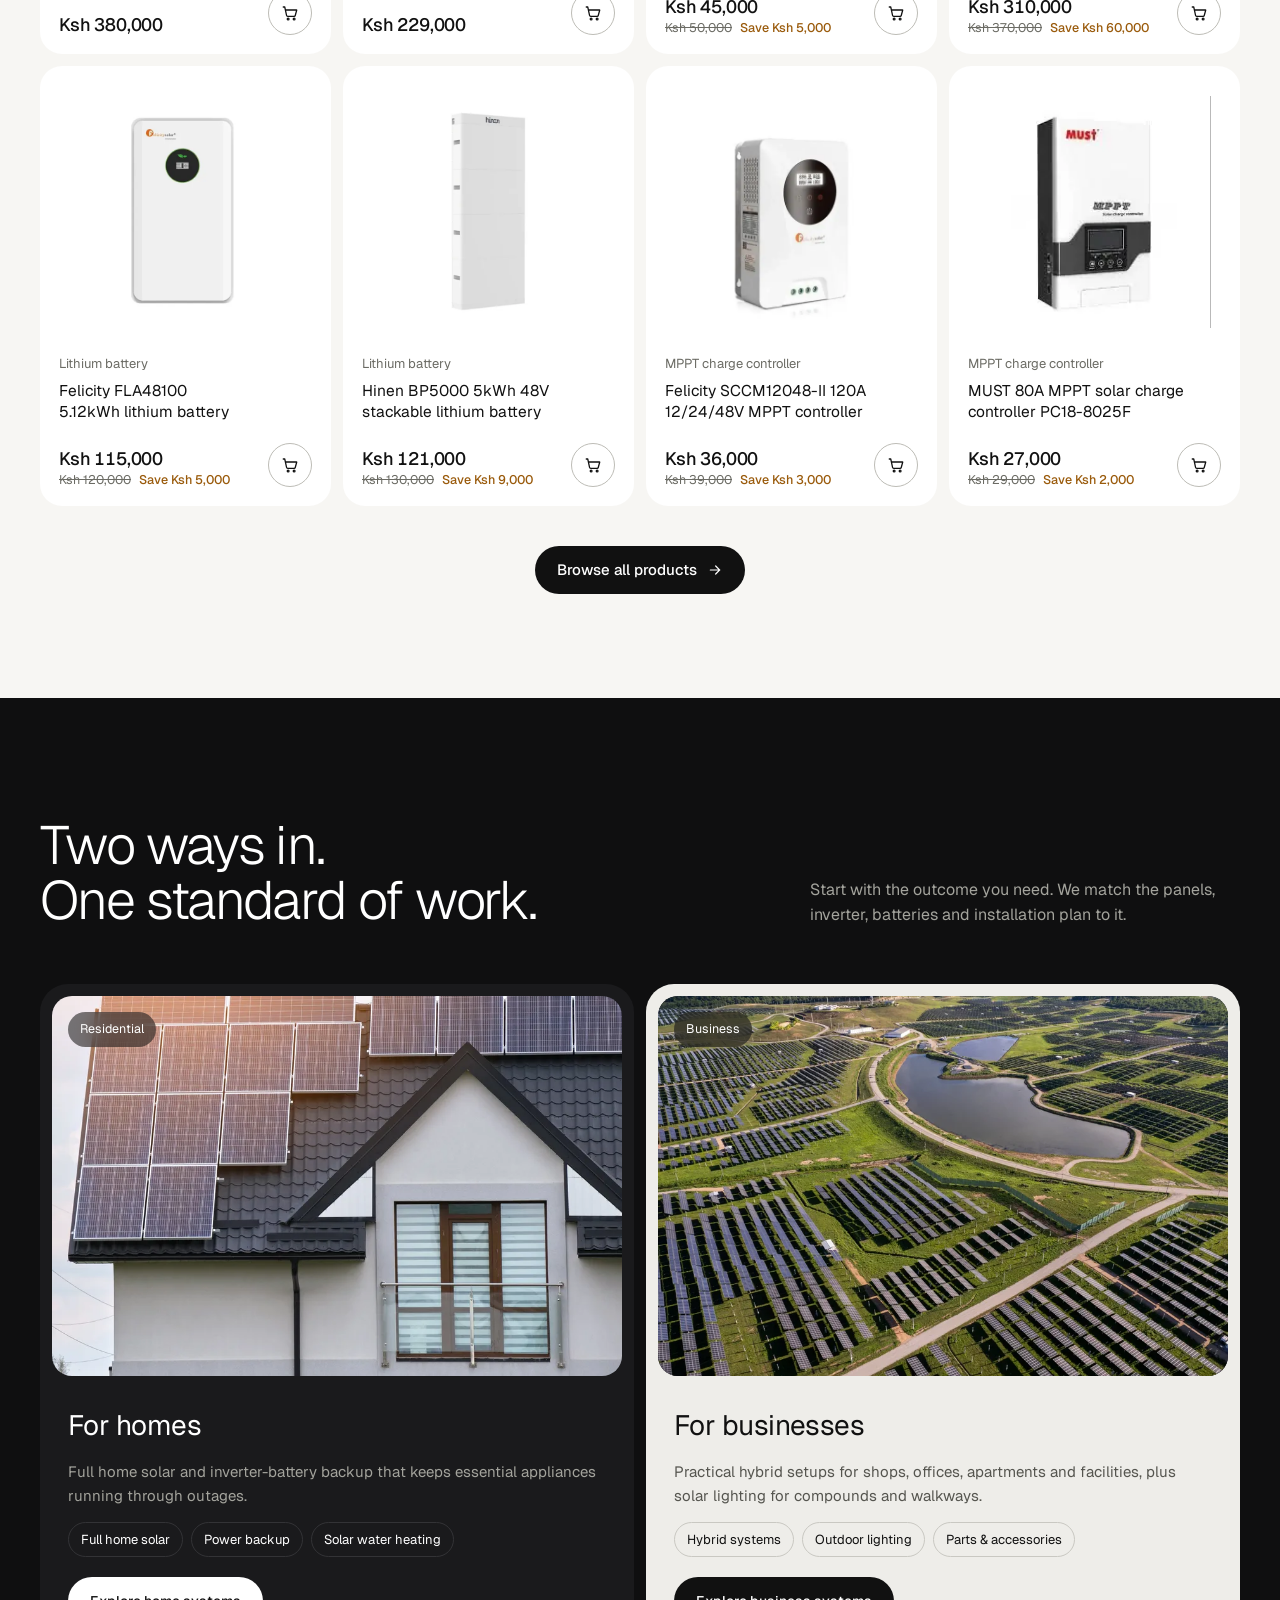
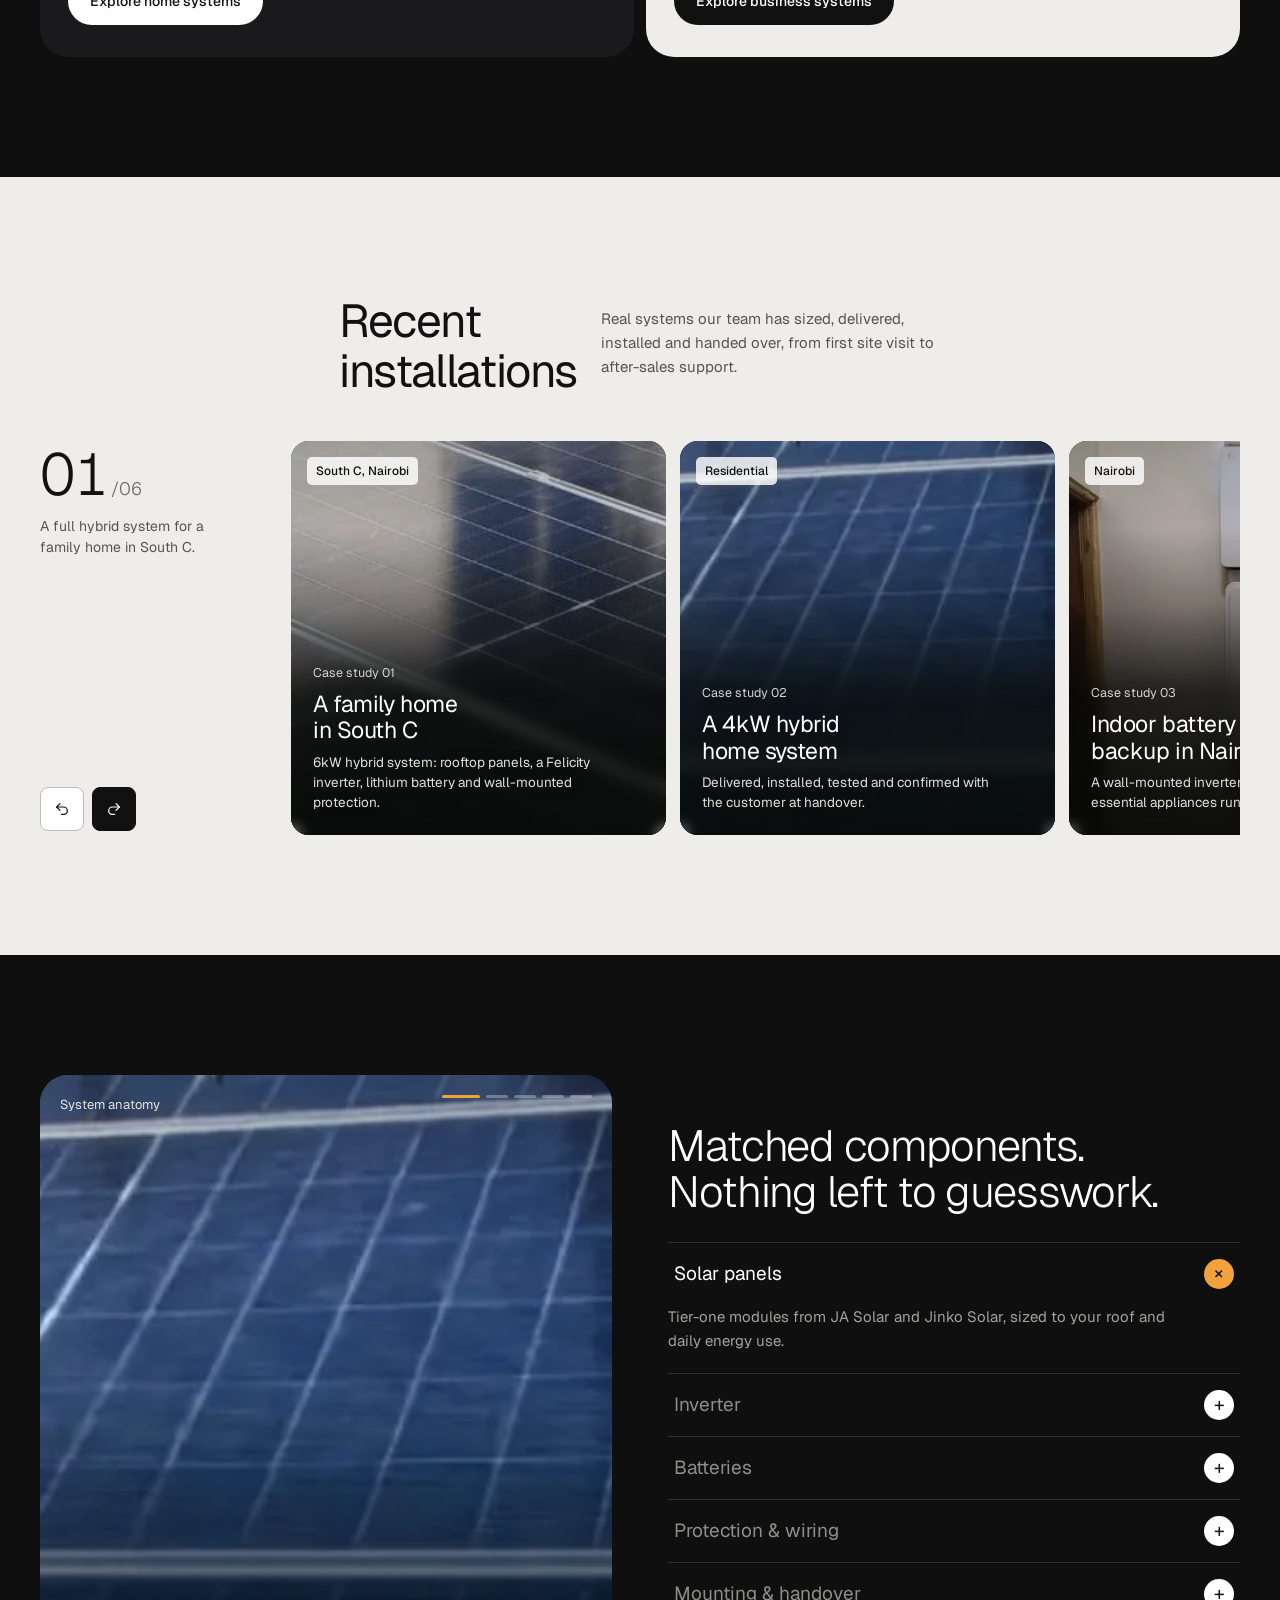
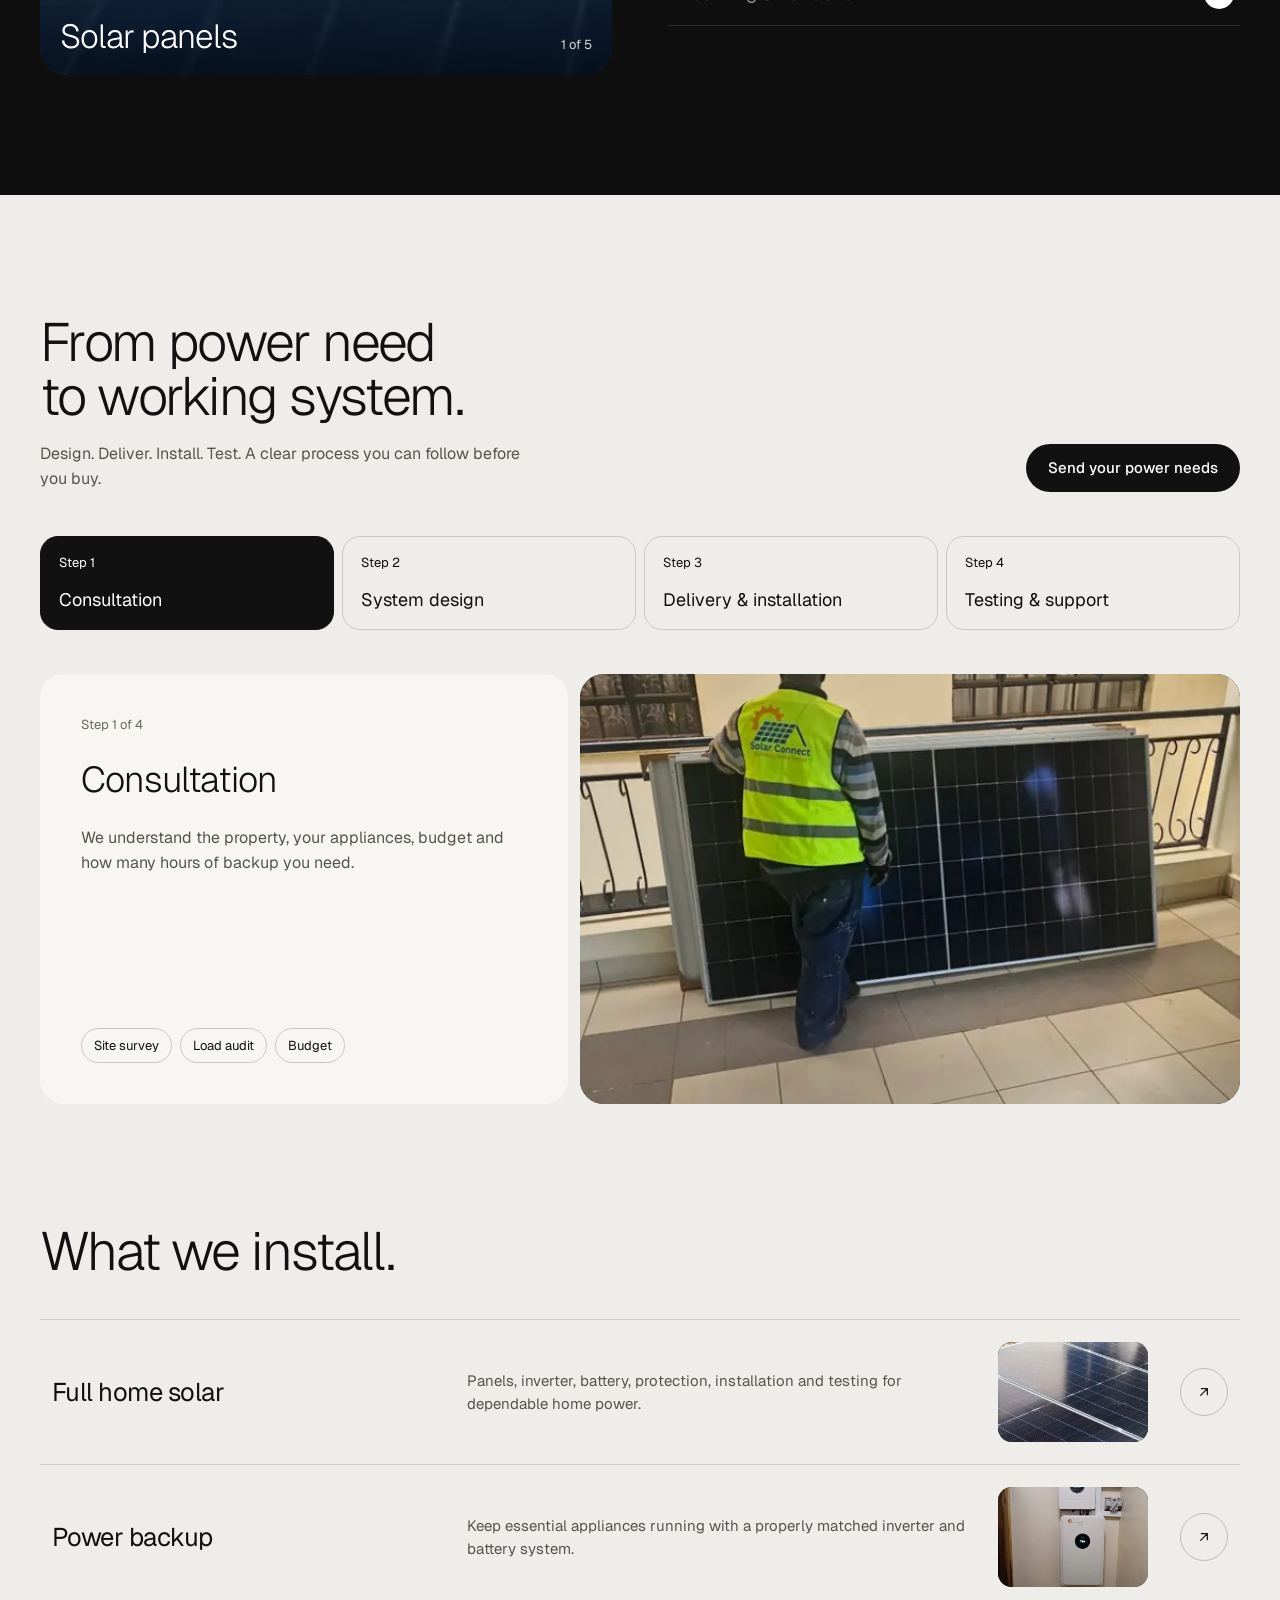
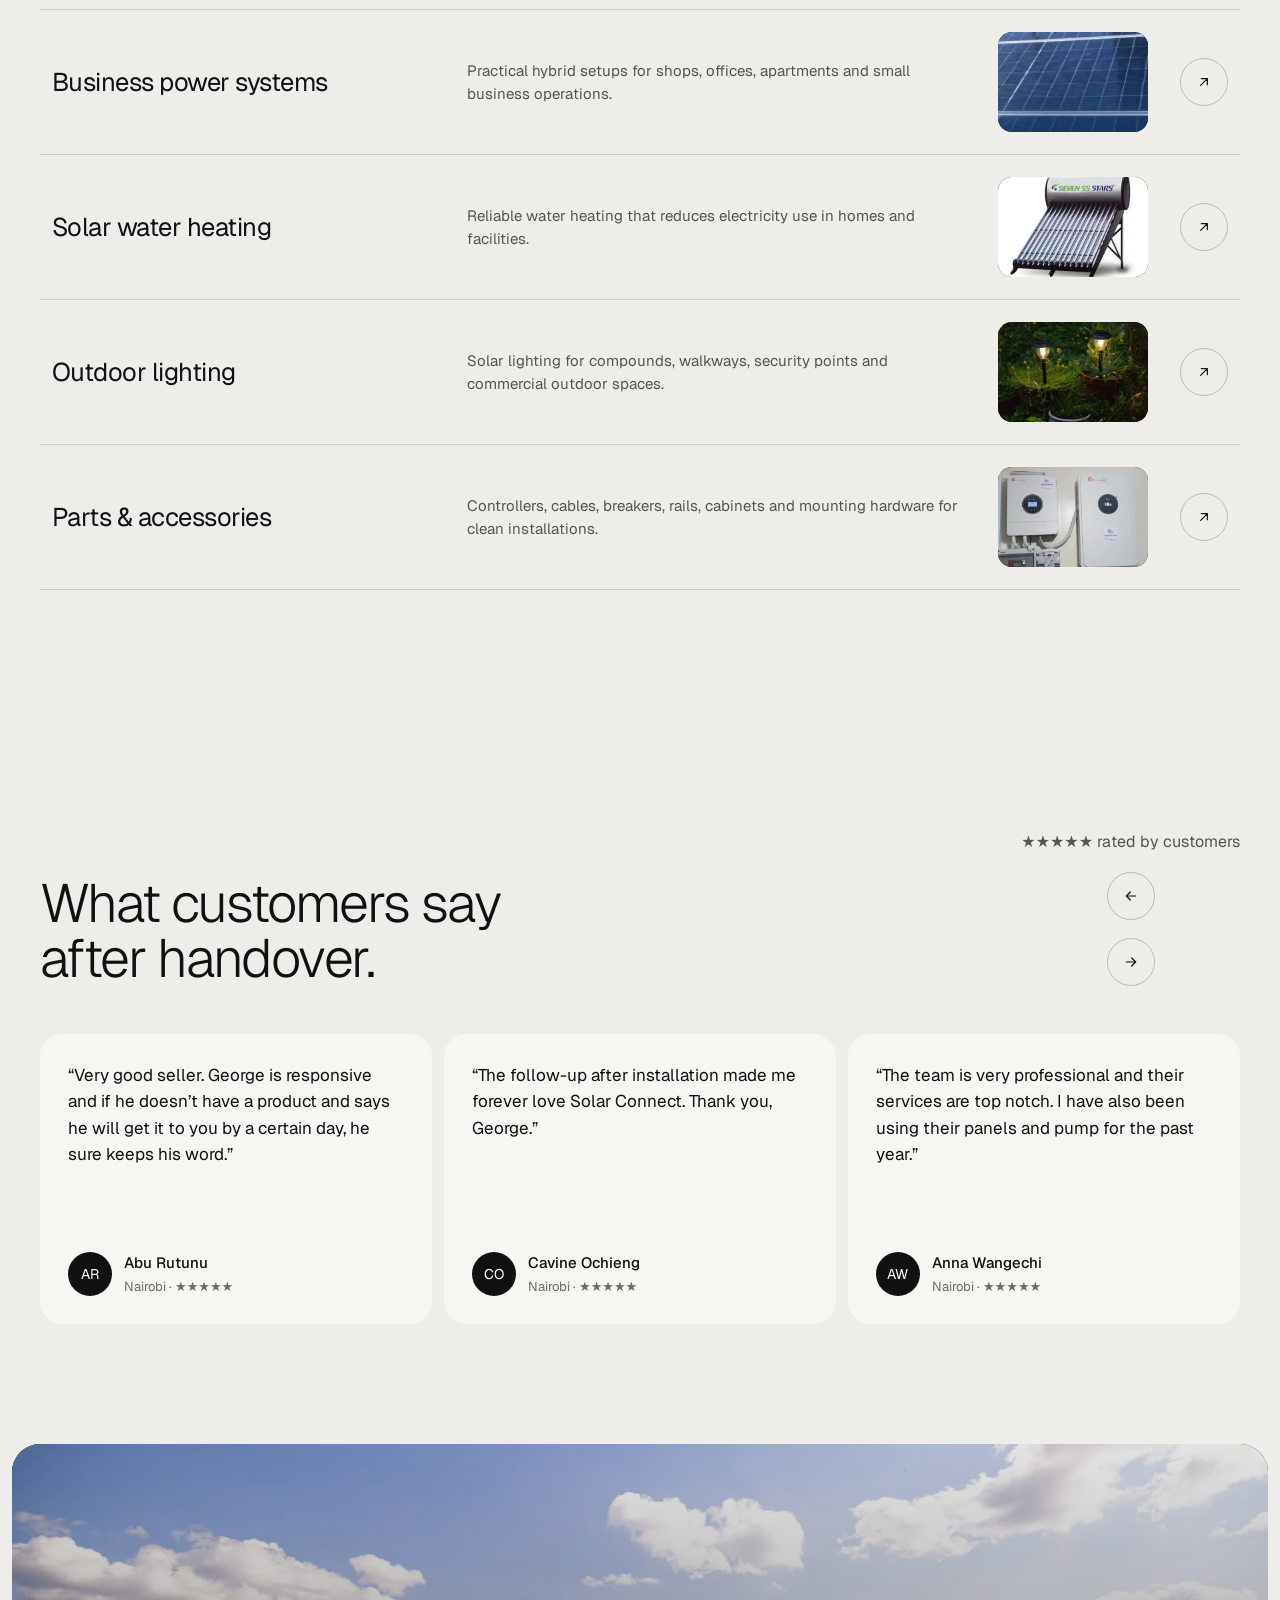
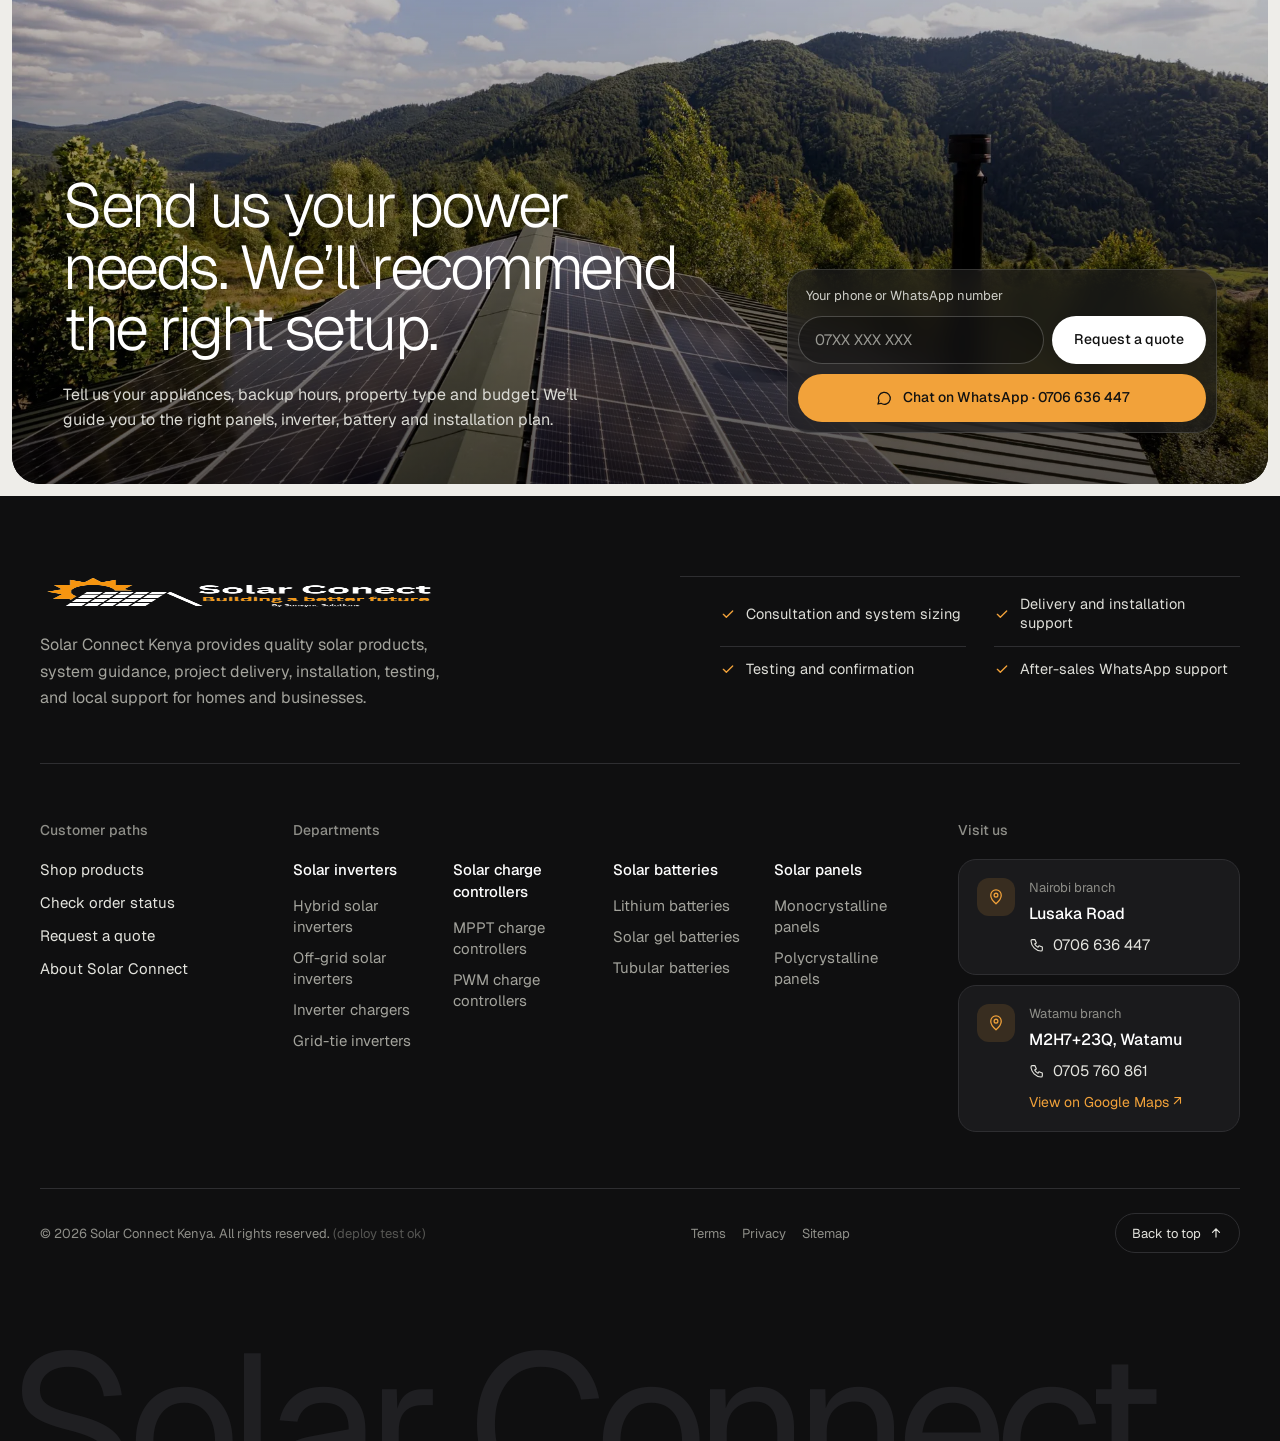
==== commit cd0598fc: "Replace final CTA band background with rooftop-over-mountains photo Co-Authored-By: Claude Sonnet 5 " ====
--- a/index.html
+++ b/index.html
@@ -730,7 +730,7 @@
 <!-- ============ CTA ============ -->
 <section id="contact" class="cta">
   <div class="cta-frame media">
-    <img src="assets/img/b40d931493.webp" alt="" loading="lazy">
+    <img src="assets/img/cta-bg.webp" alt="" loading="lazy">
     
     <div class="cta-body">
       <div class="cta-copy rv">
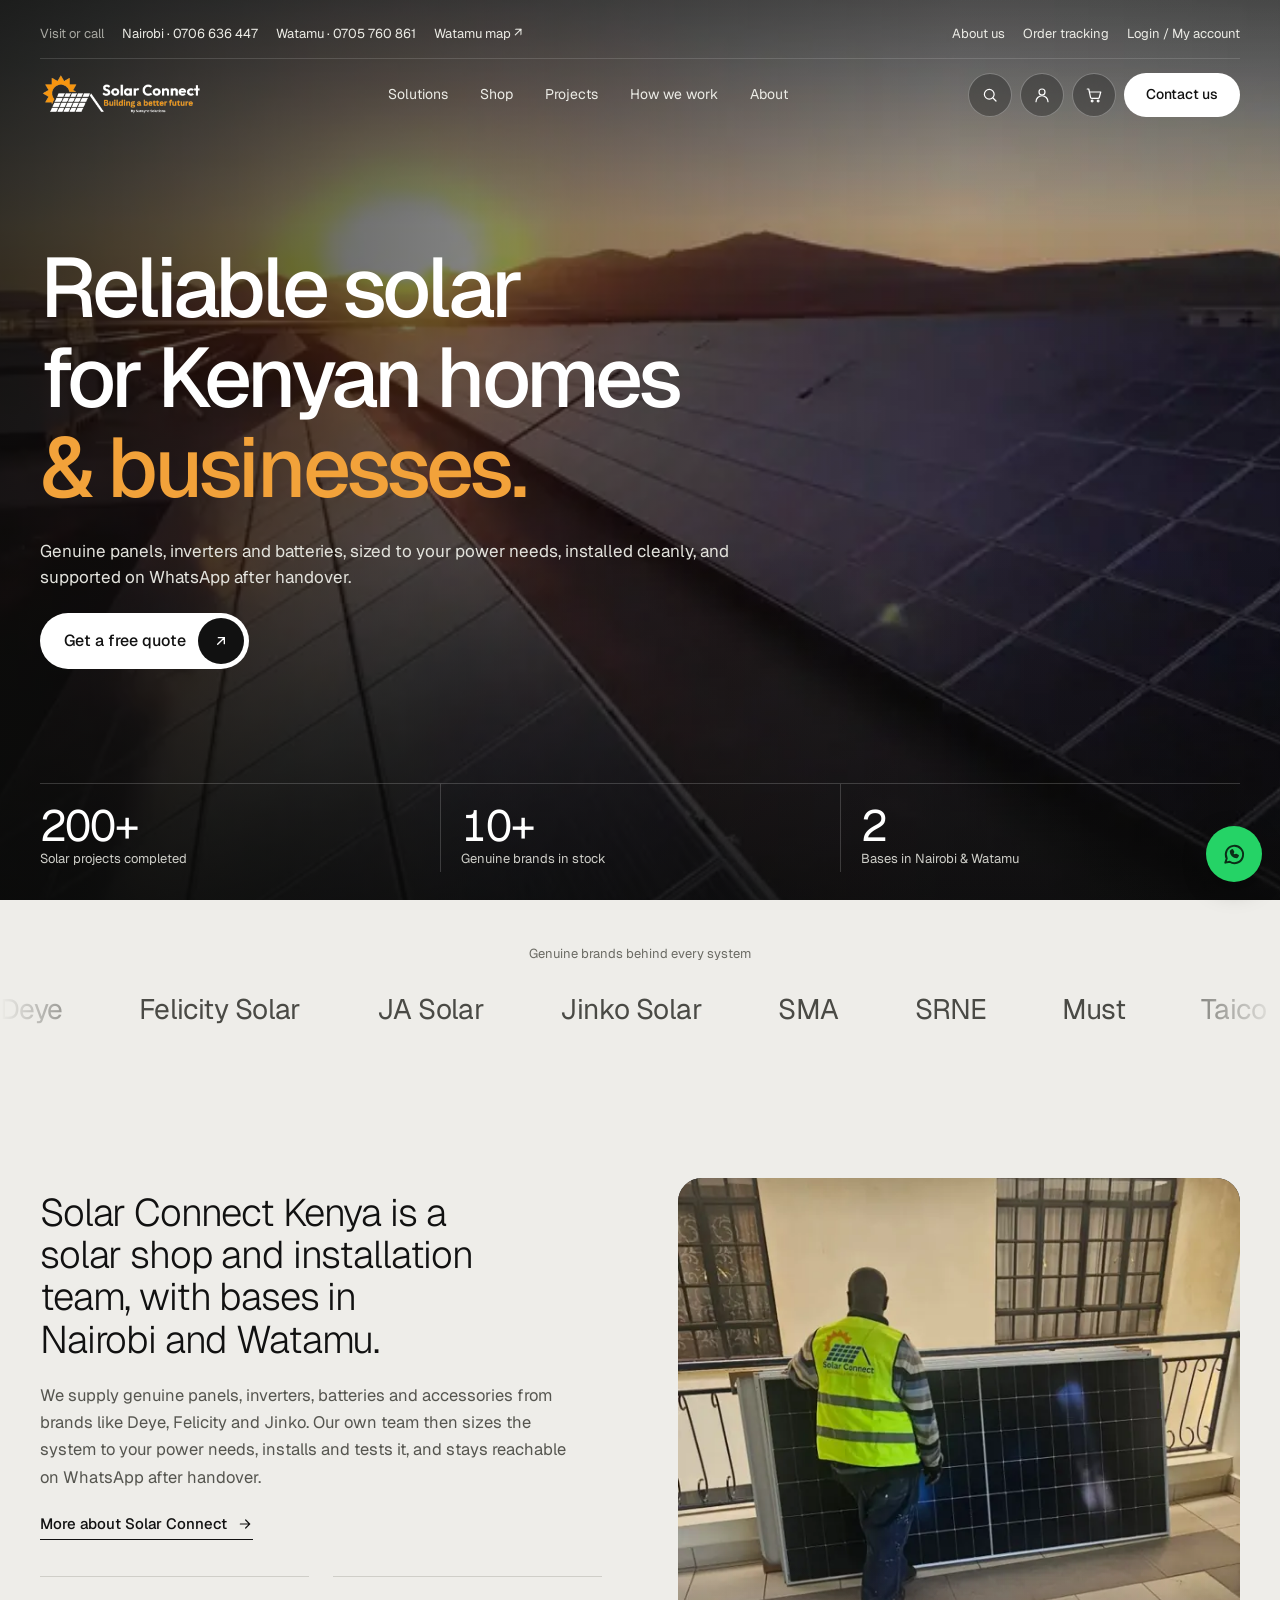
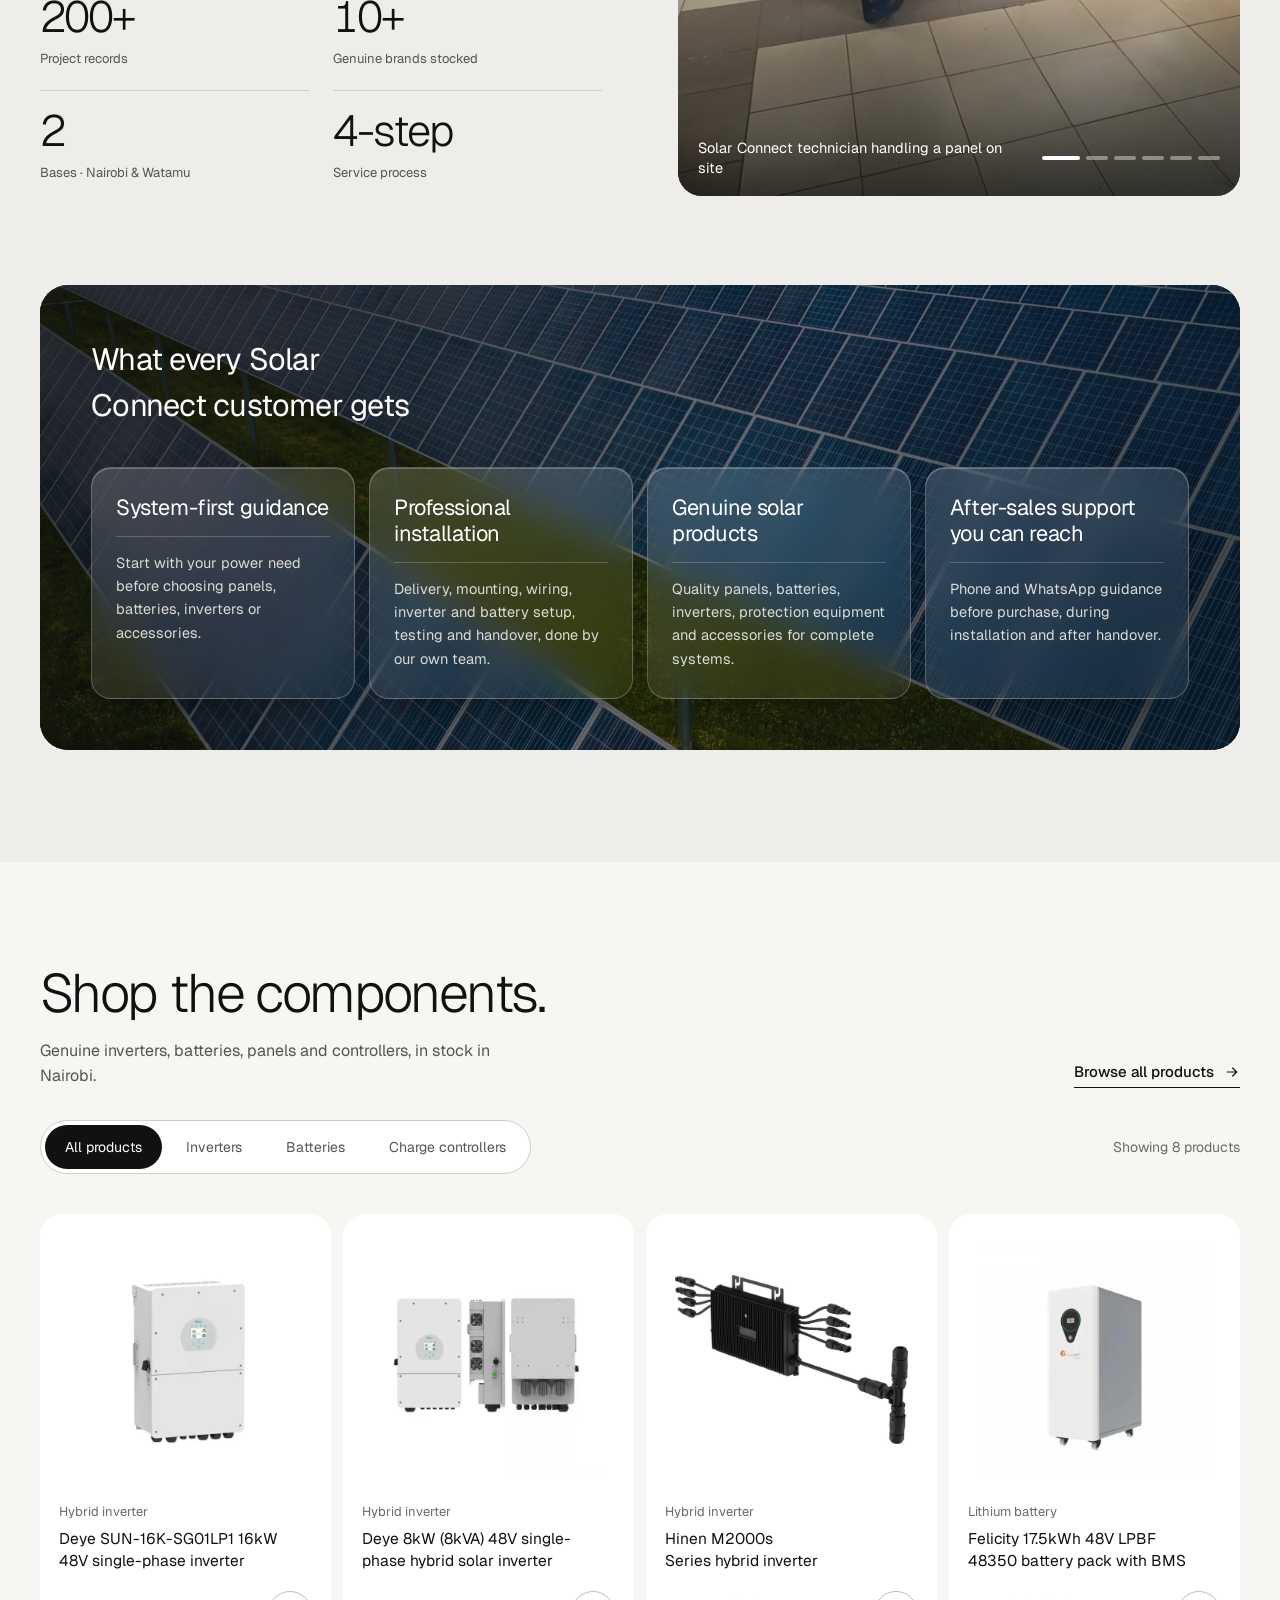
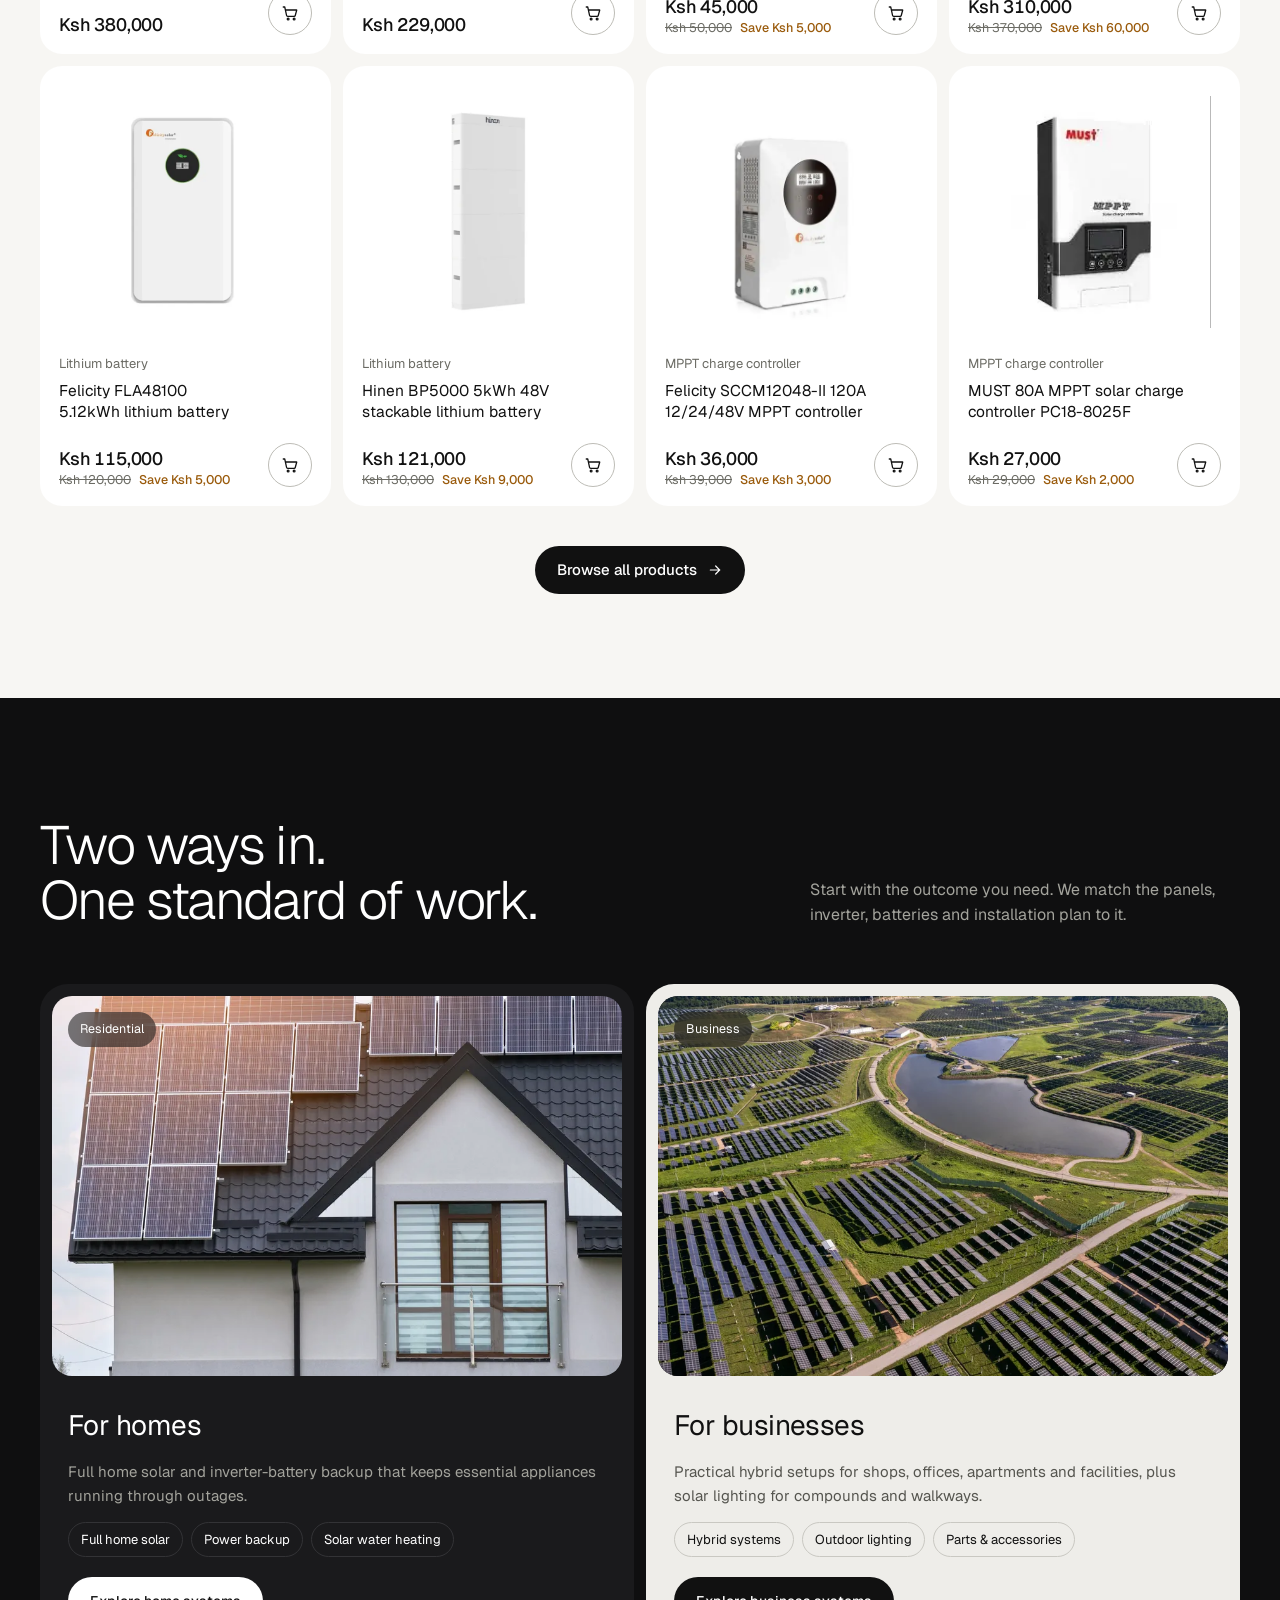
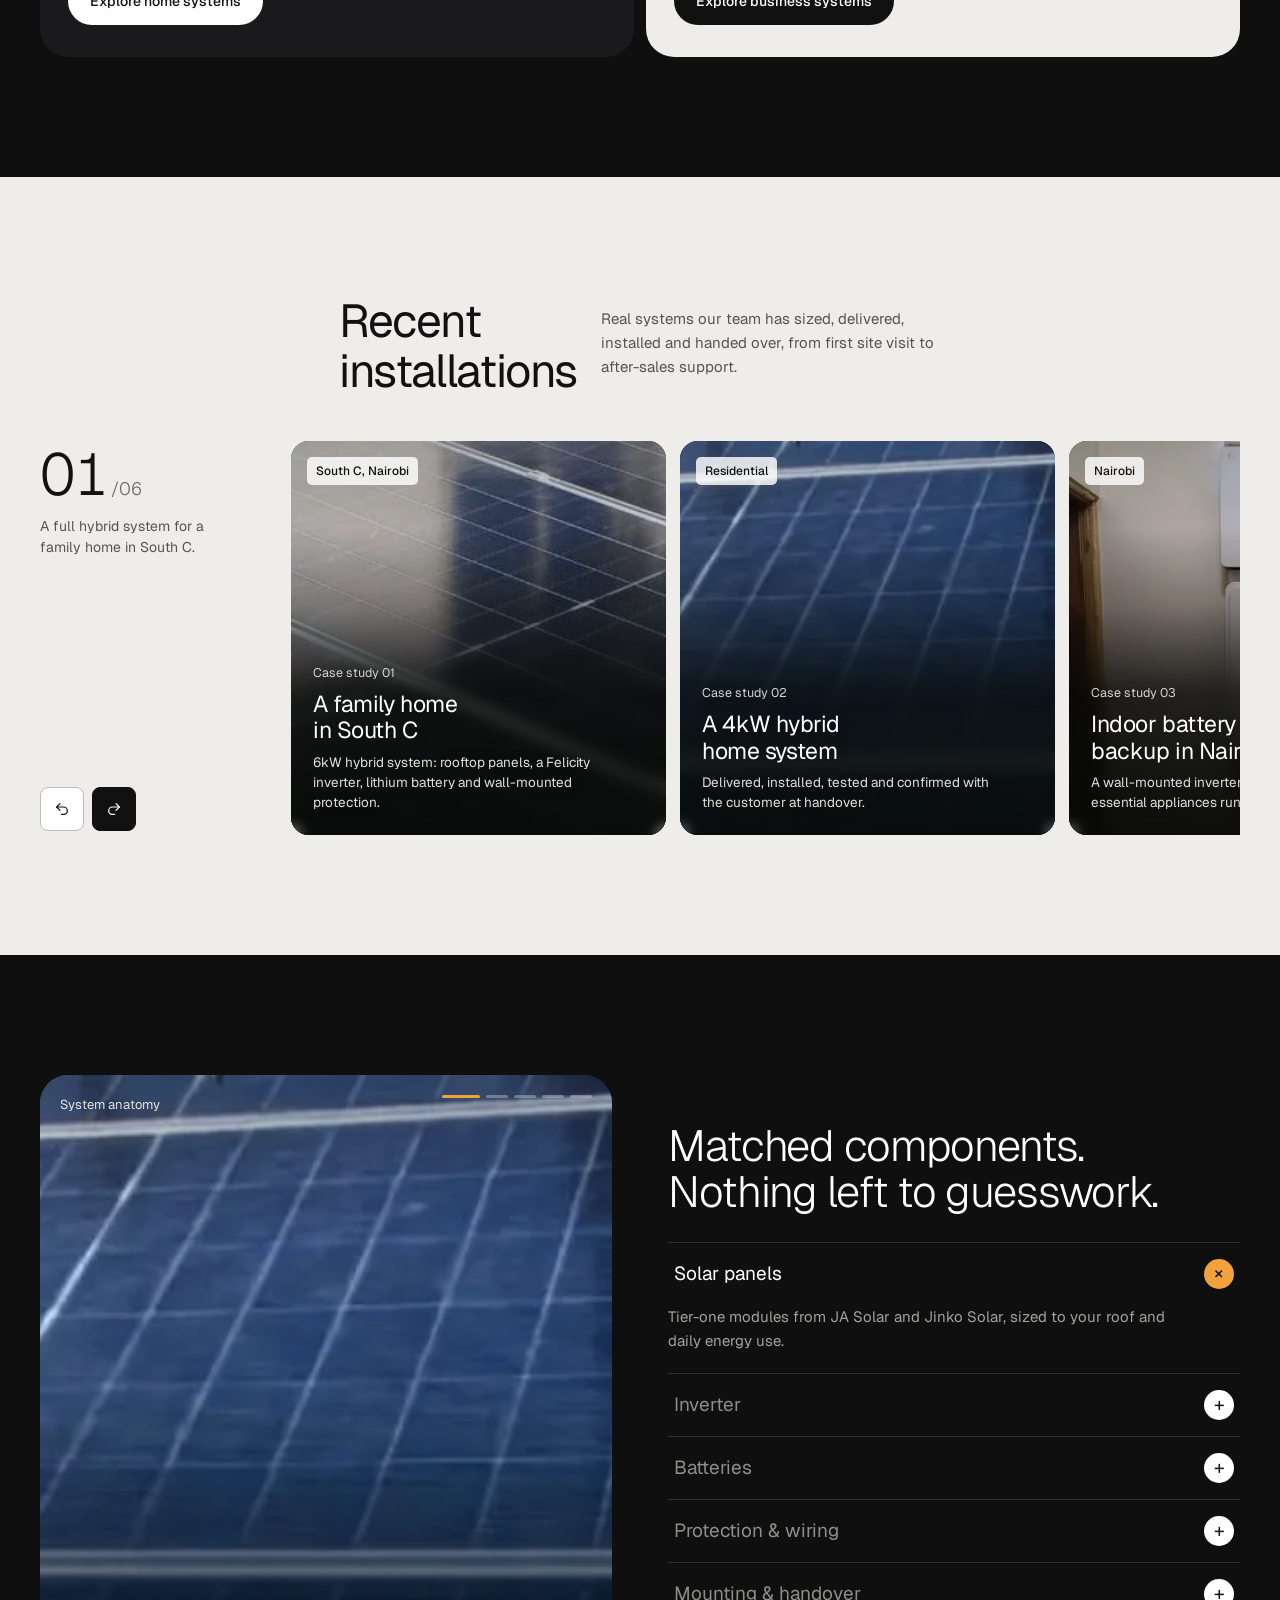
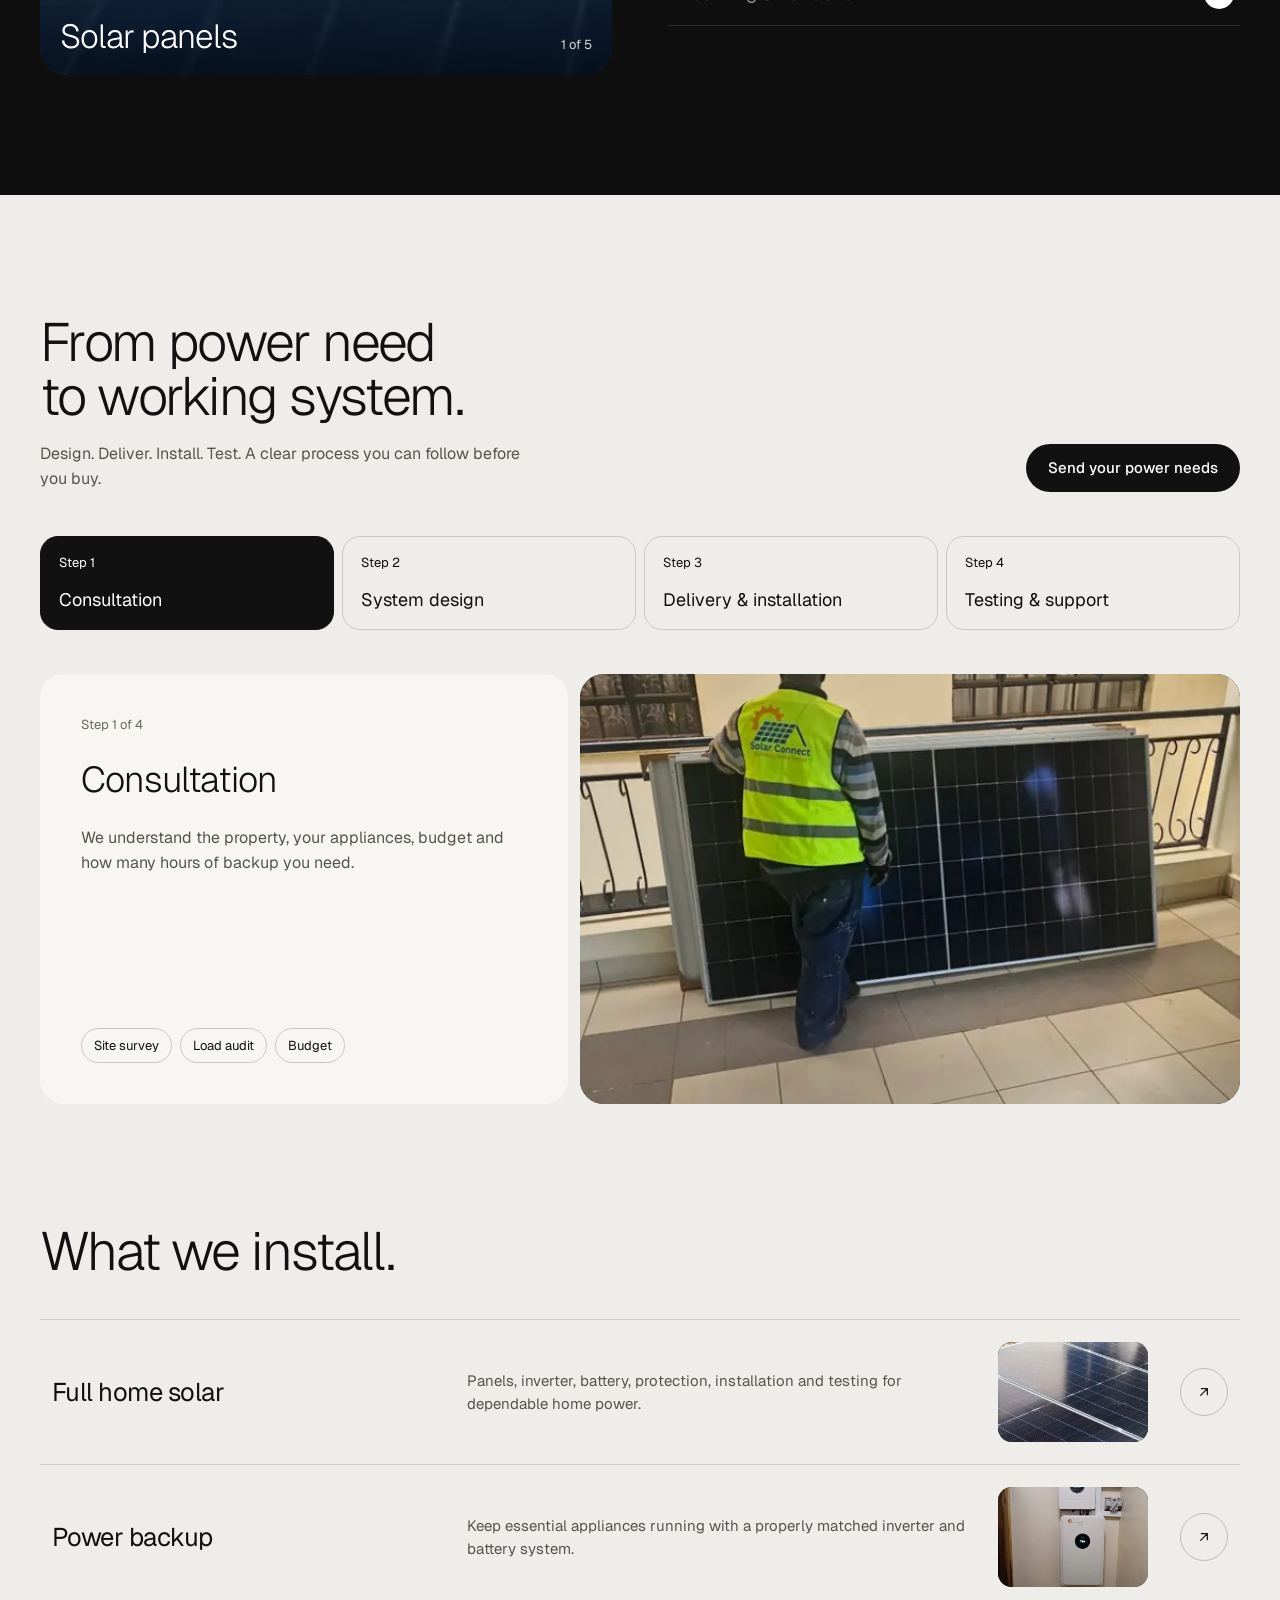
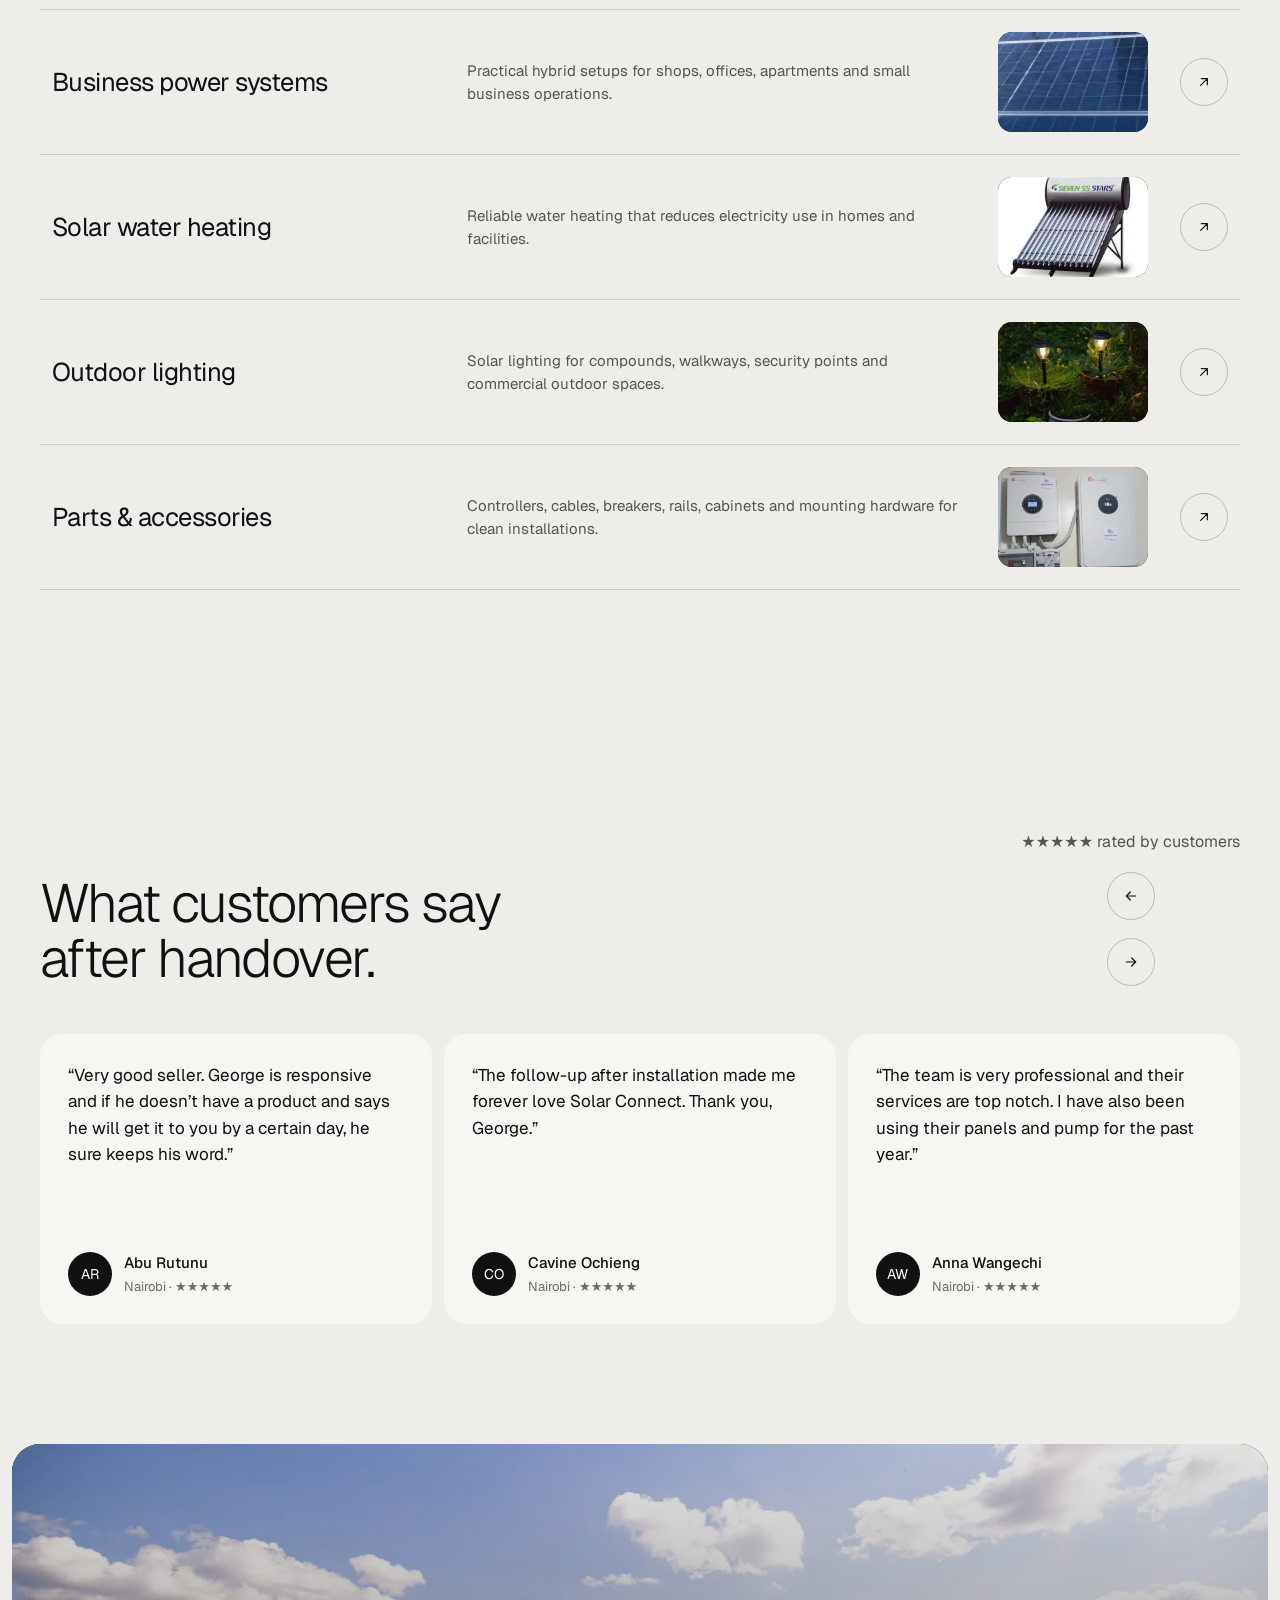
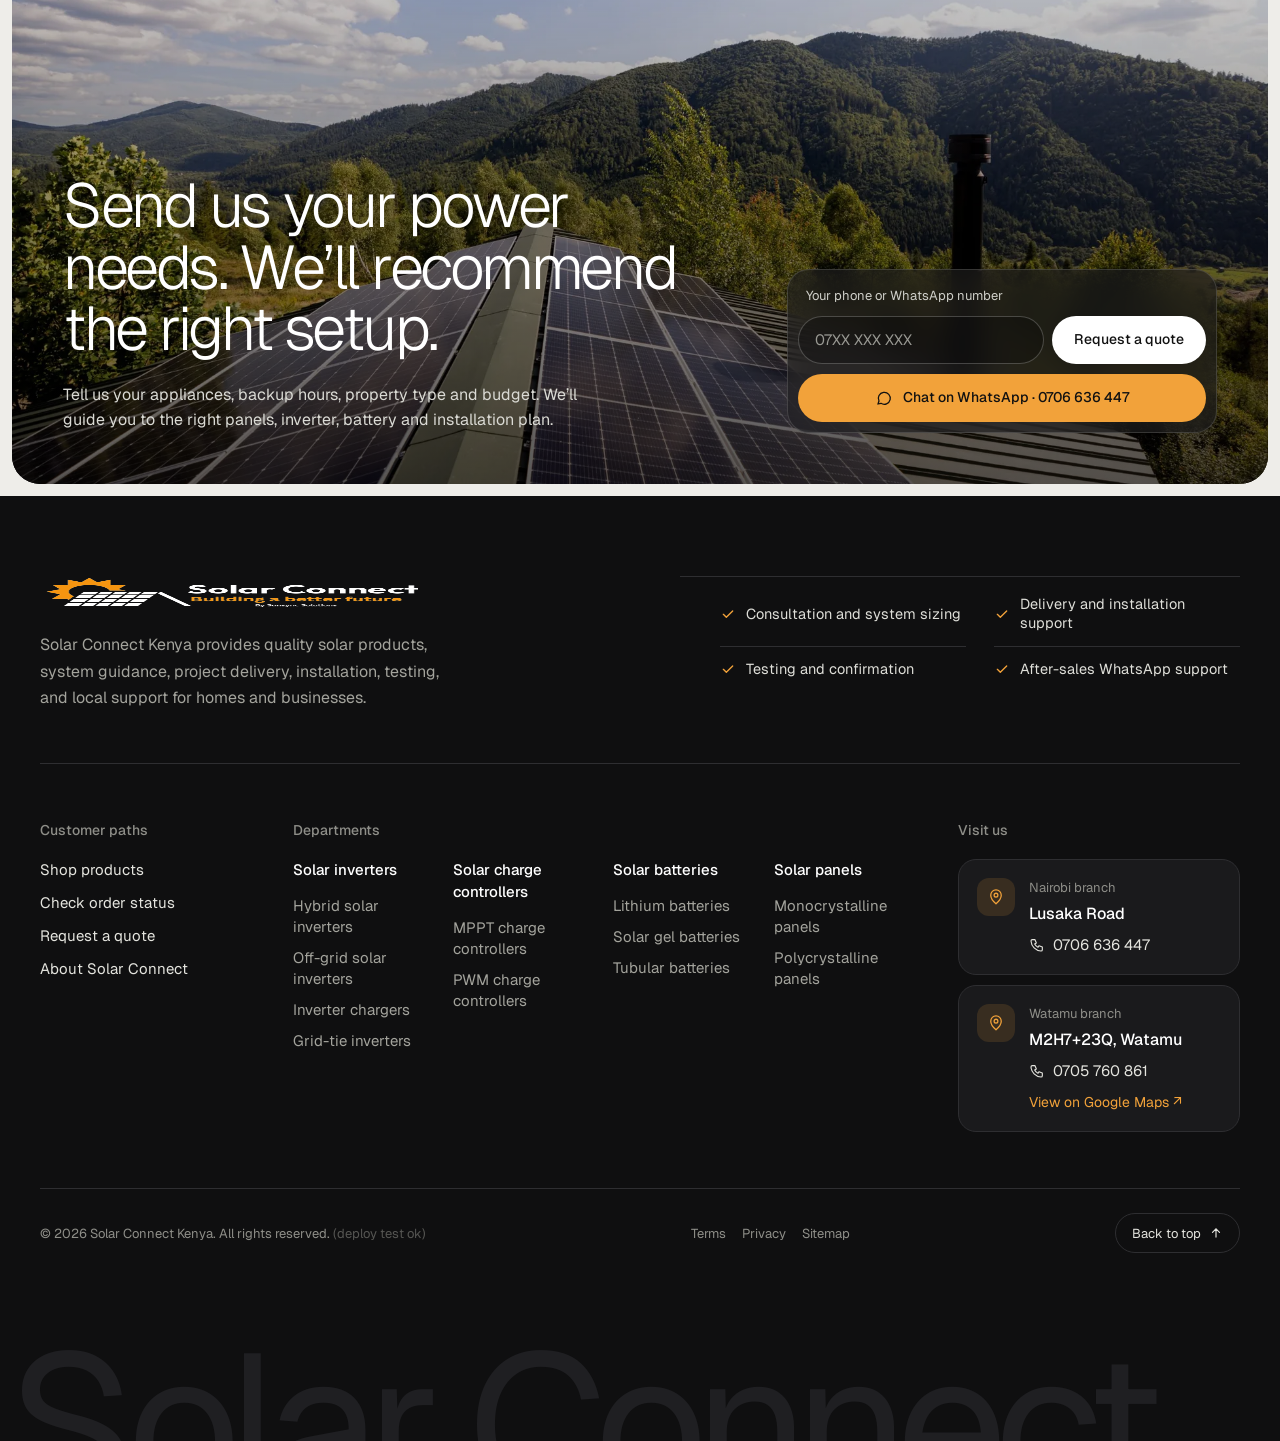
==== commit 49601cd5: "Fix "Solar Conect" typo in the logo wordmark (now reads "Solar Connect") Re-rendered the wordmark te" ====
--- a/index.html
+++ b/index.html
@@ -470,7 +470,7 @@
 <!-- ============ NAV ============ -->
 <header class="nav" id="nav">
   <div class="nav-in">
-    <a class="brand" href="#top" aria-label="Solar Connect Kenya home"><img src="assets/img/685172a7fa.png" alt="Solar Conect, Building a better future" style="height:36px;width:auto;display:block">
+    <a class="brand" href="#top" aria-label="Solar Connect Kenya home"><img src="assets/img/685172a7fa.png" alt="Solar Connect, Building a better future" style="height:36px;width:auto;display:block">
     </a>
     <nav class="pill" aria-label="Main">
       <a class="lk" href="#solutions">Solutions</a>
@@ -499,7 +499,7 @@
       <div class="ubar-r"><a href="https://solarconnectkenya.com/about-us">About us</a><a href="https://solarconnectkenya.com/user/orders">Order tracking</a><a href="https://solarconnectkenya.com/login">Login / My account</a></div>
     </div>
     <div class="hnav">
-      <a class="logo" href="#top" aria-label="Solar Connect Kenya home"><img src="assets/img/685172a7fa.png" alt="Solar Conect, Building a better future"></a>
+      <a class="logo" href="#top" aria-label="Solar Connect Kenya home"><img src="assets/img/685172a7fa.png" alt="Solar Connect, Building a better future"></a>
       <nav aria-label="Hero menu"><ul>
         <li><a href="#solutions">Solutions</a></li>
         <li><a href="#shop">Shop</a></li>
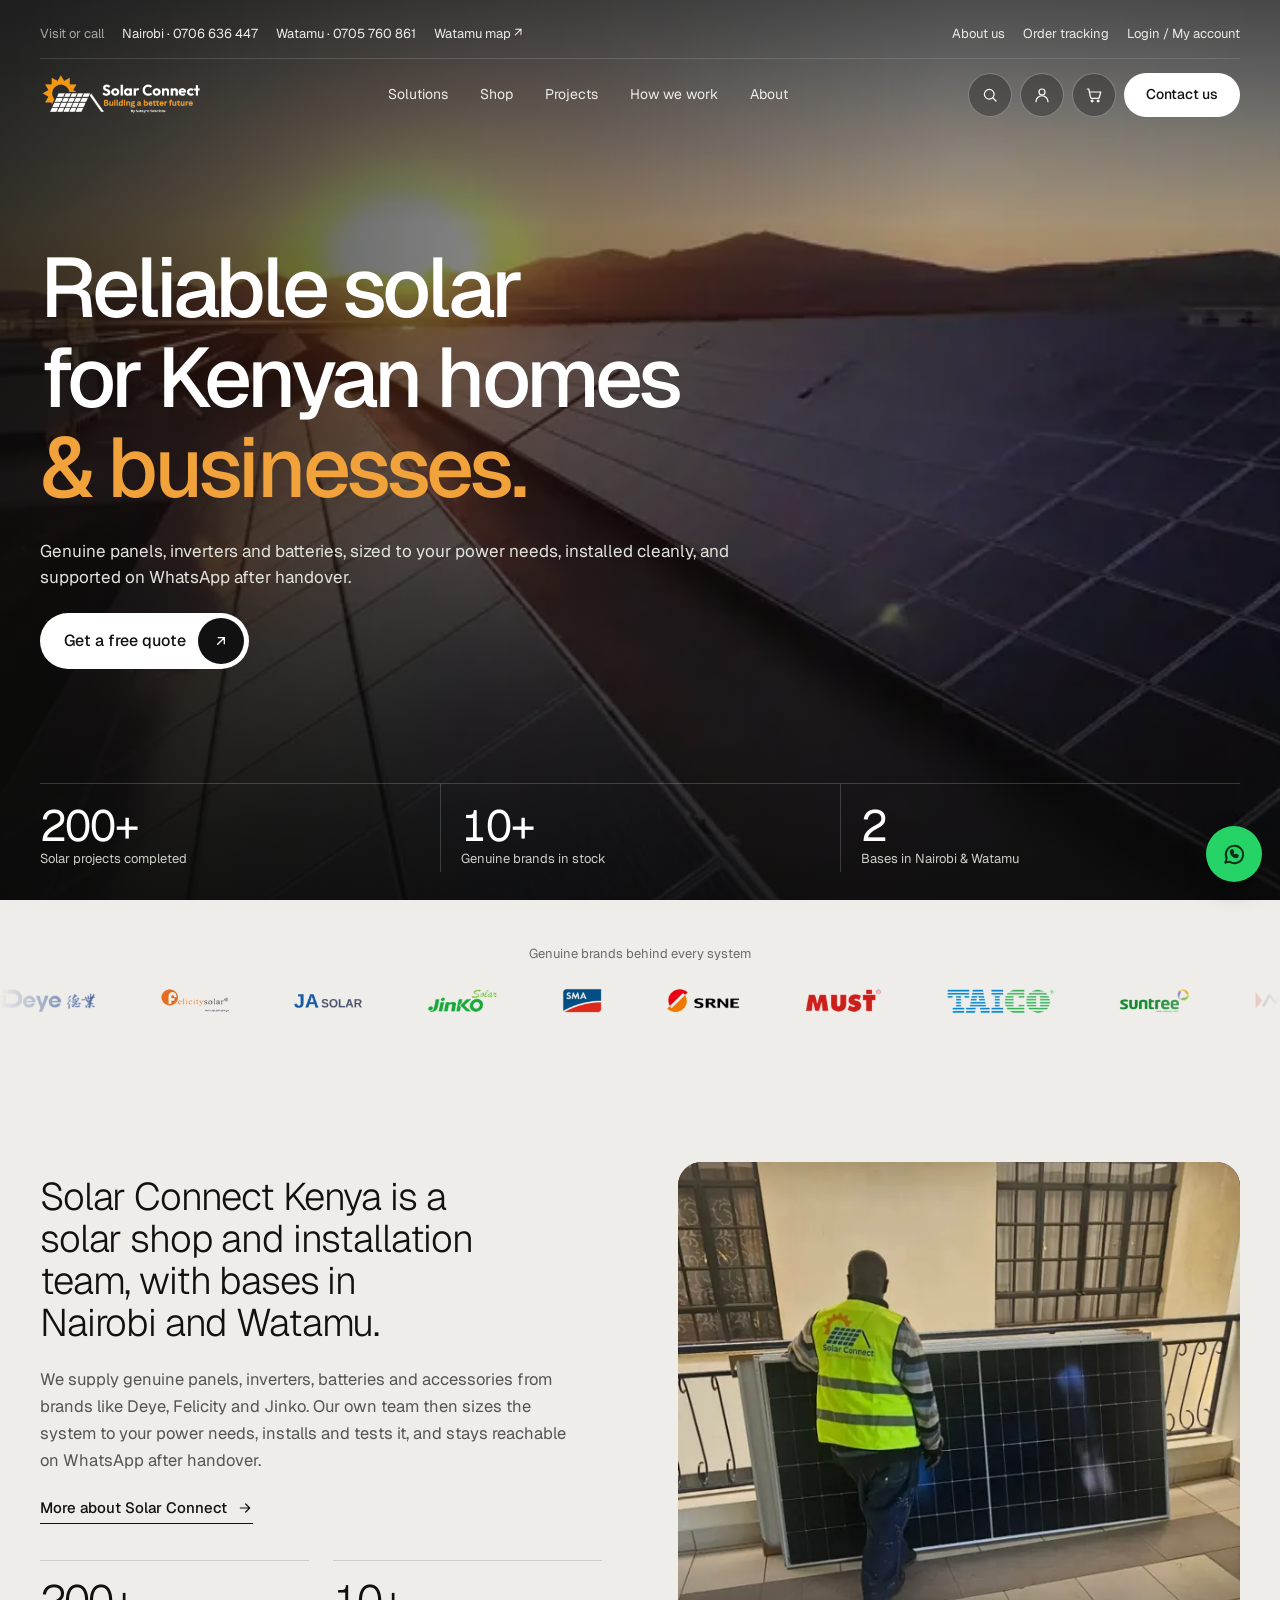
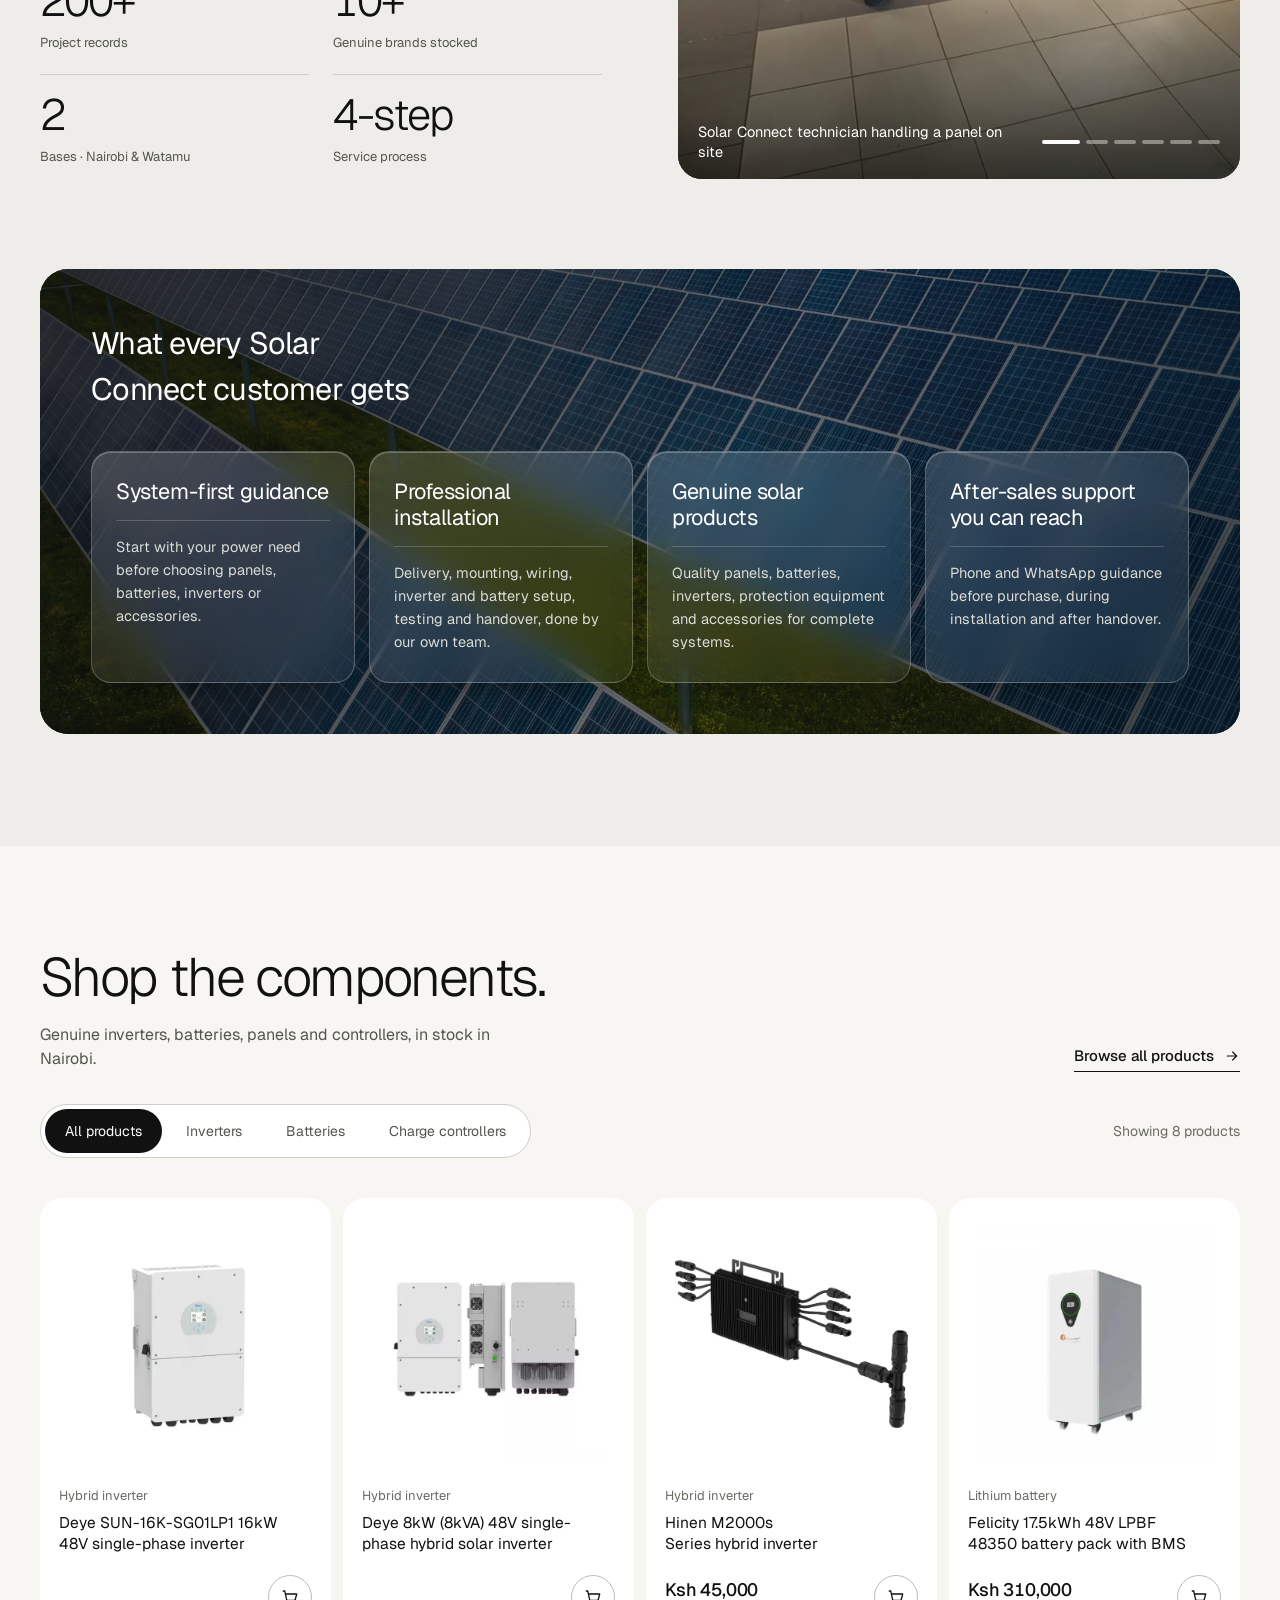
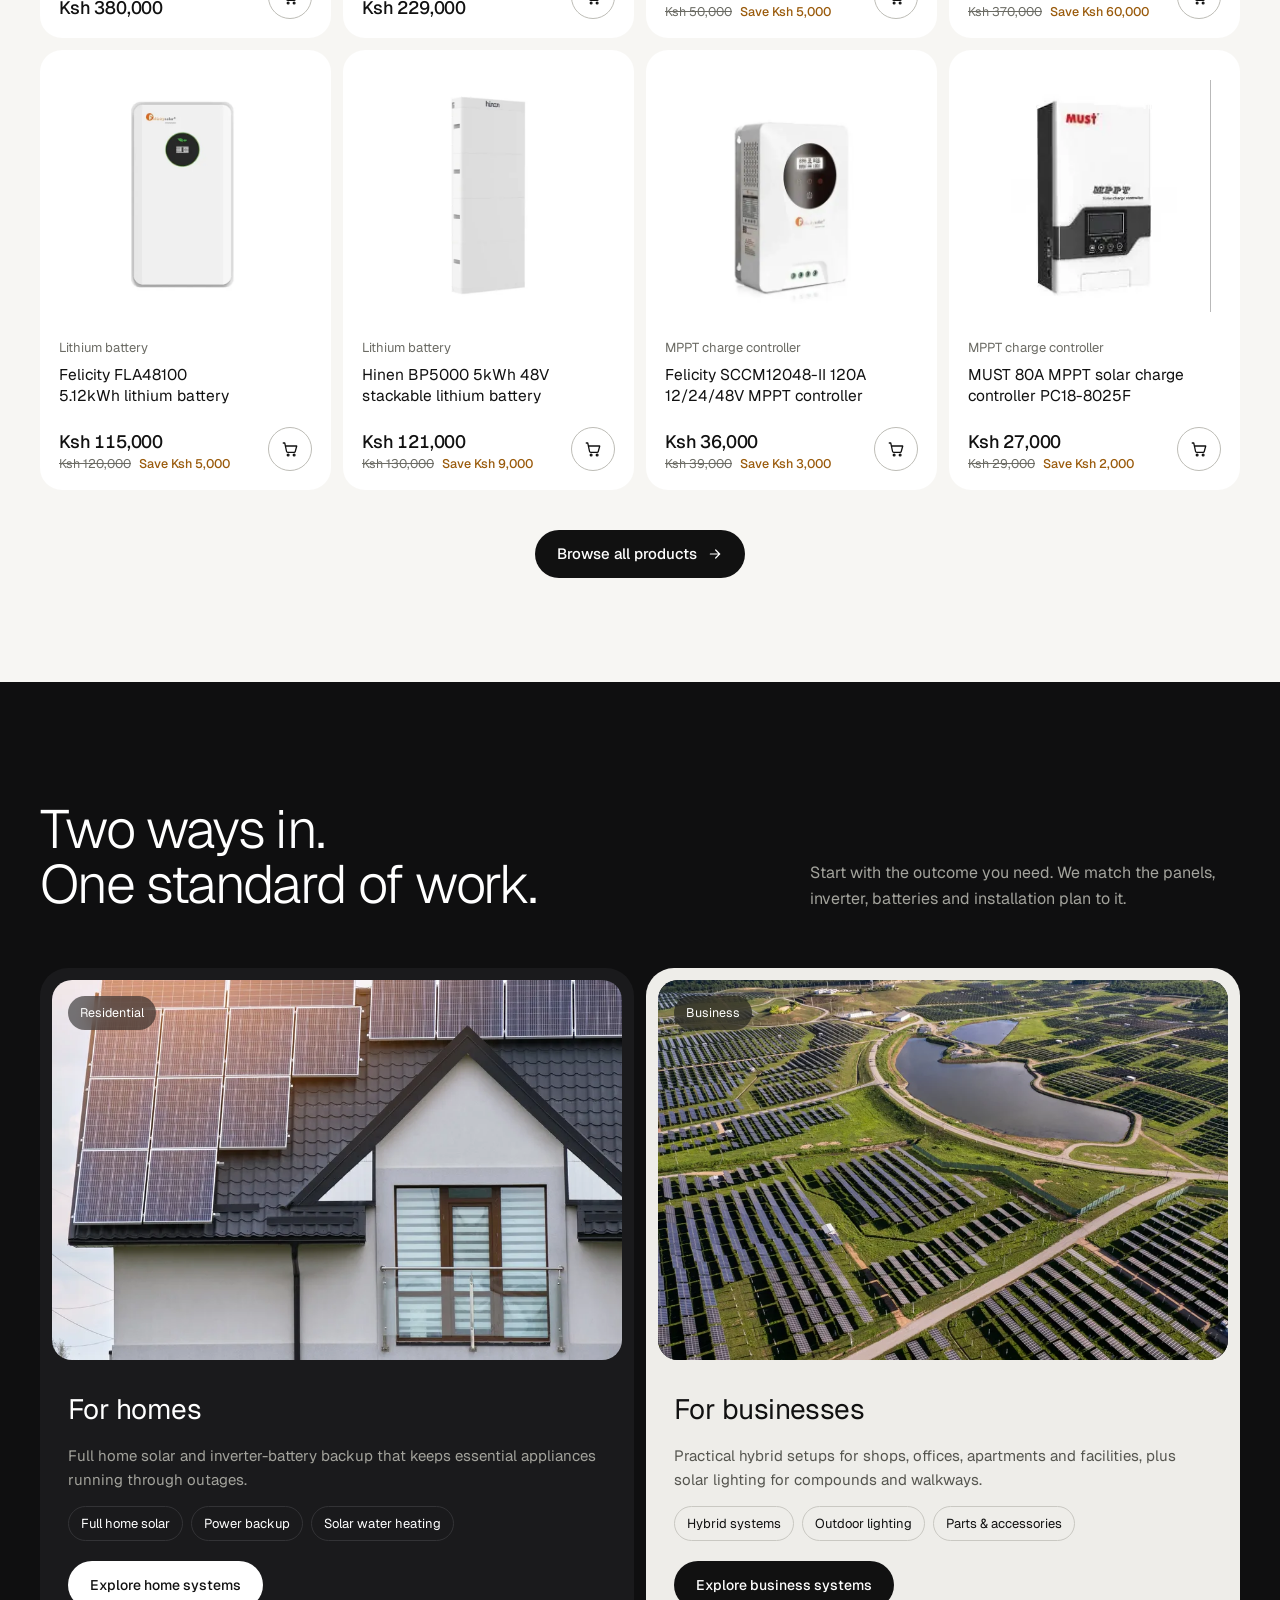
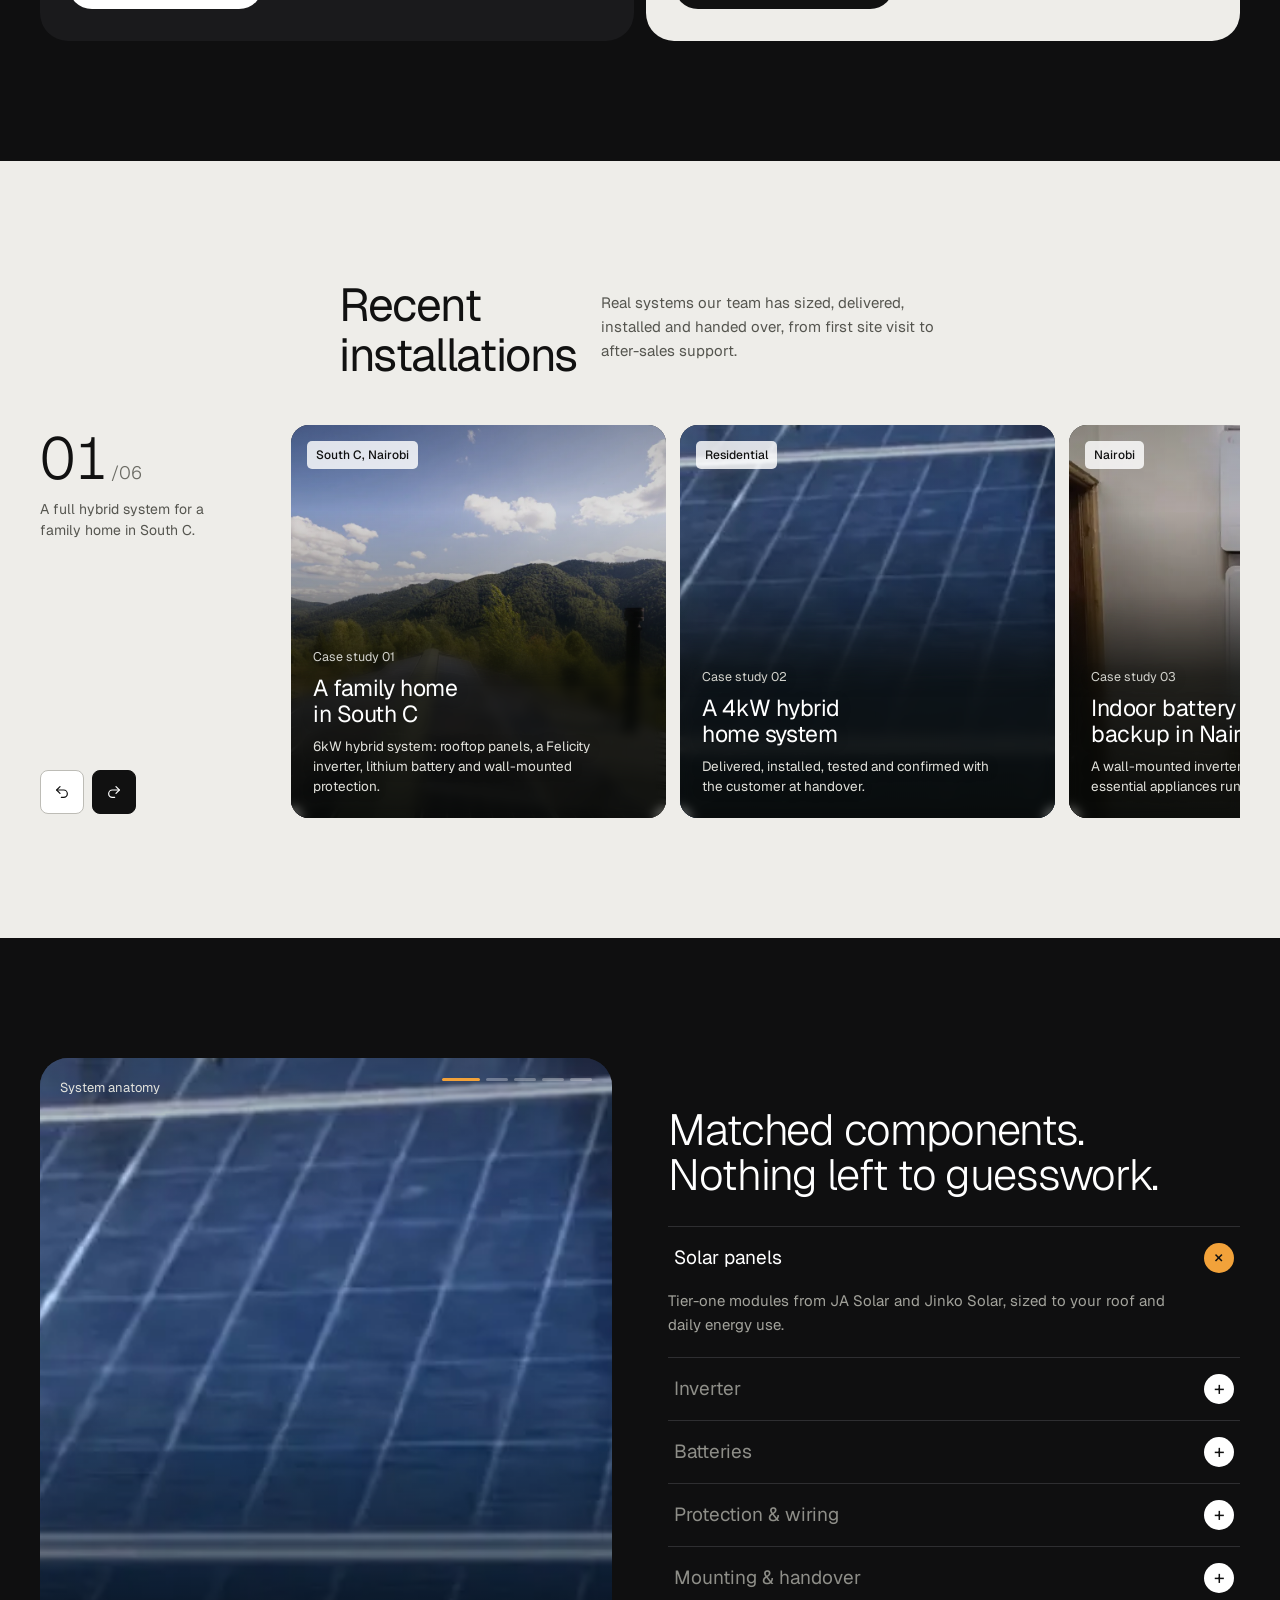
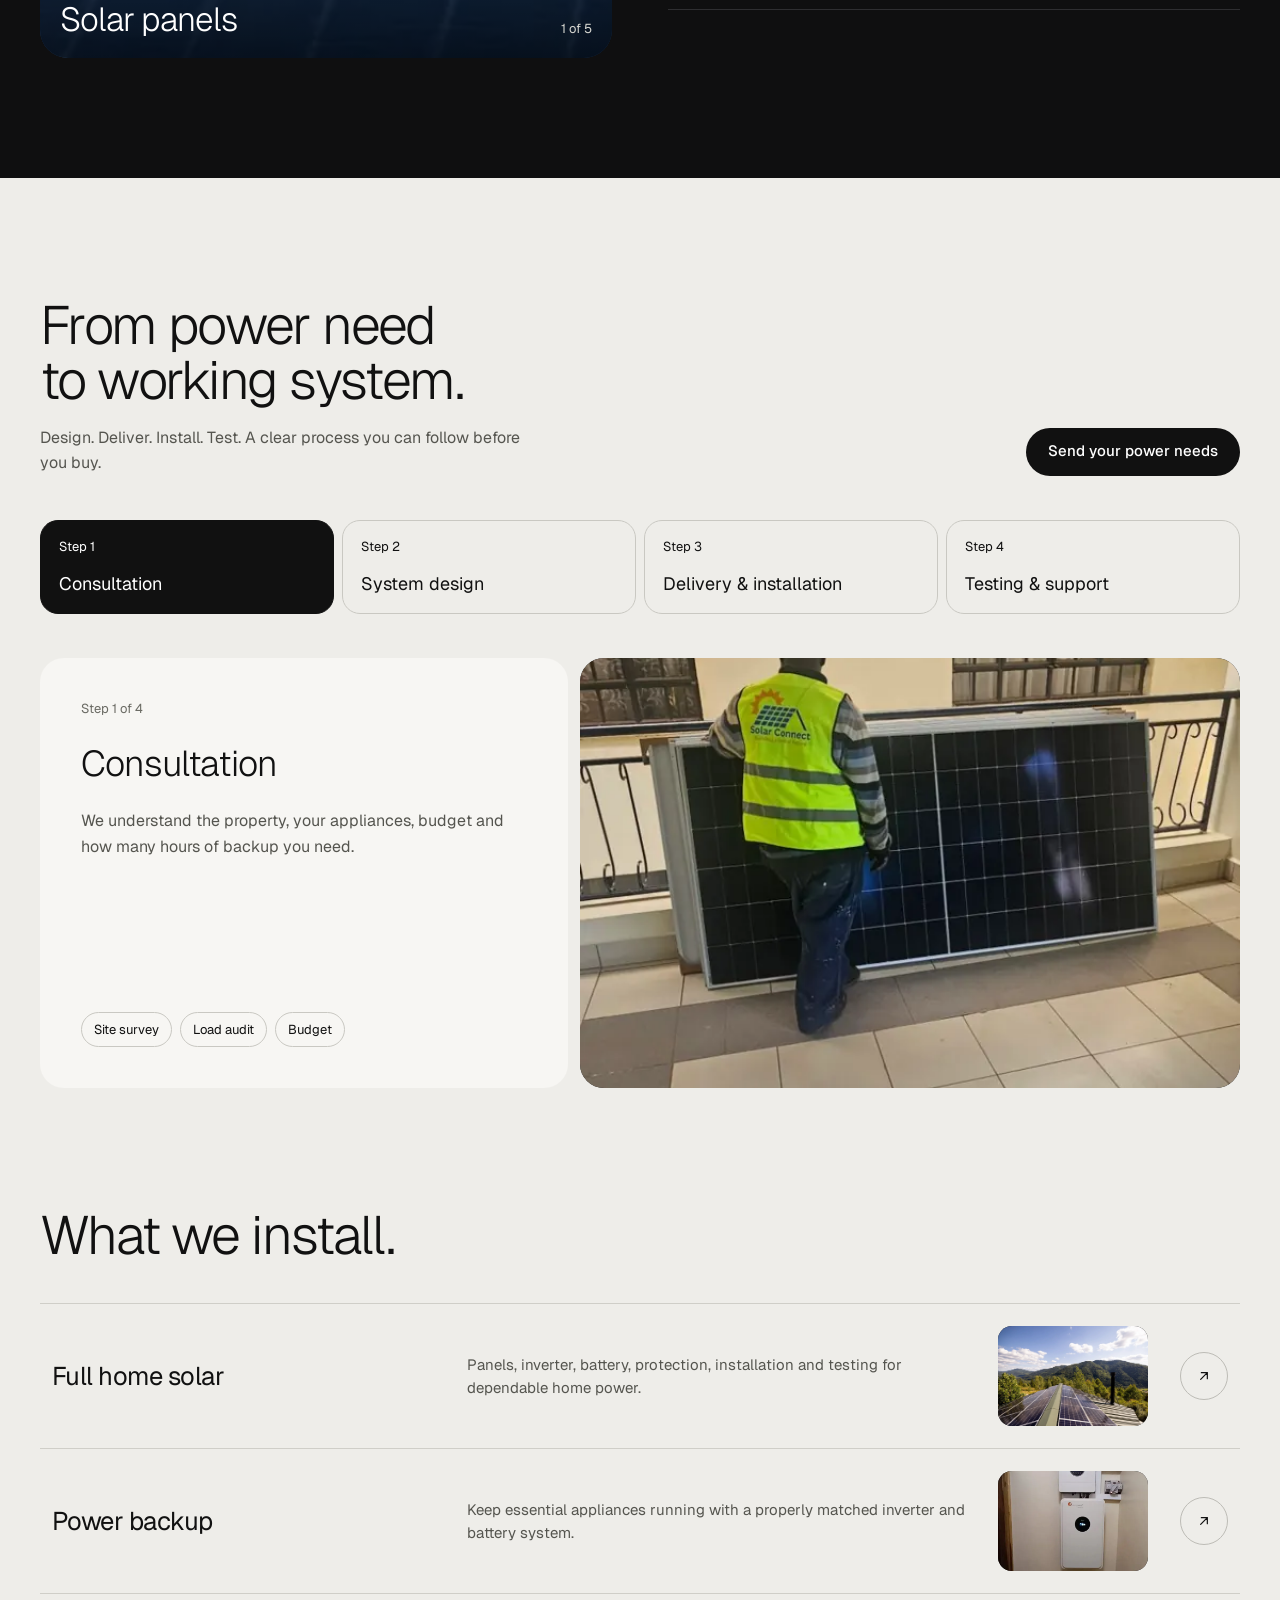
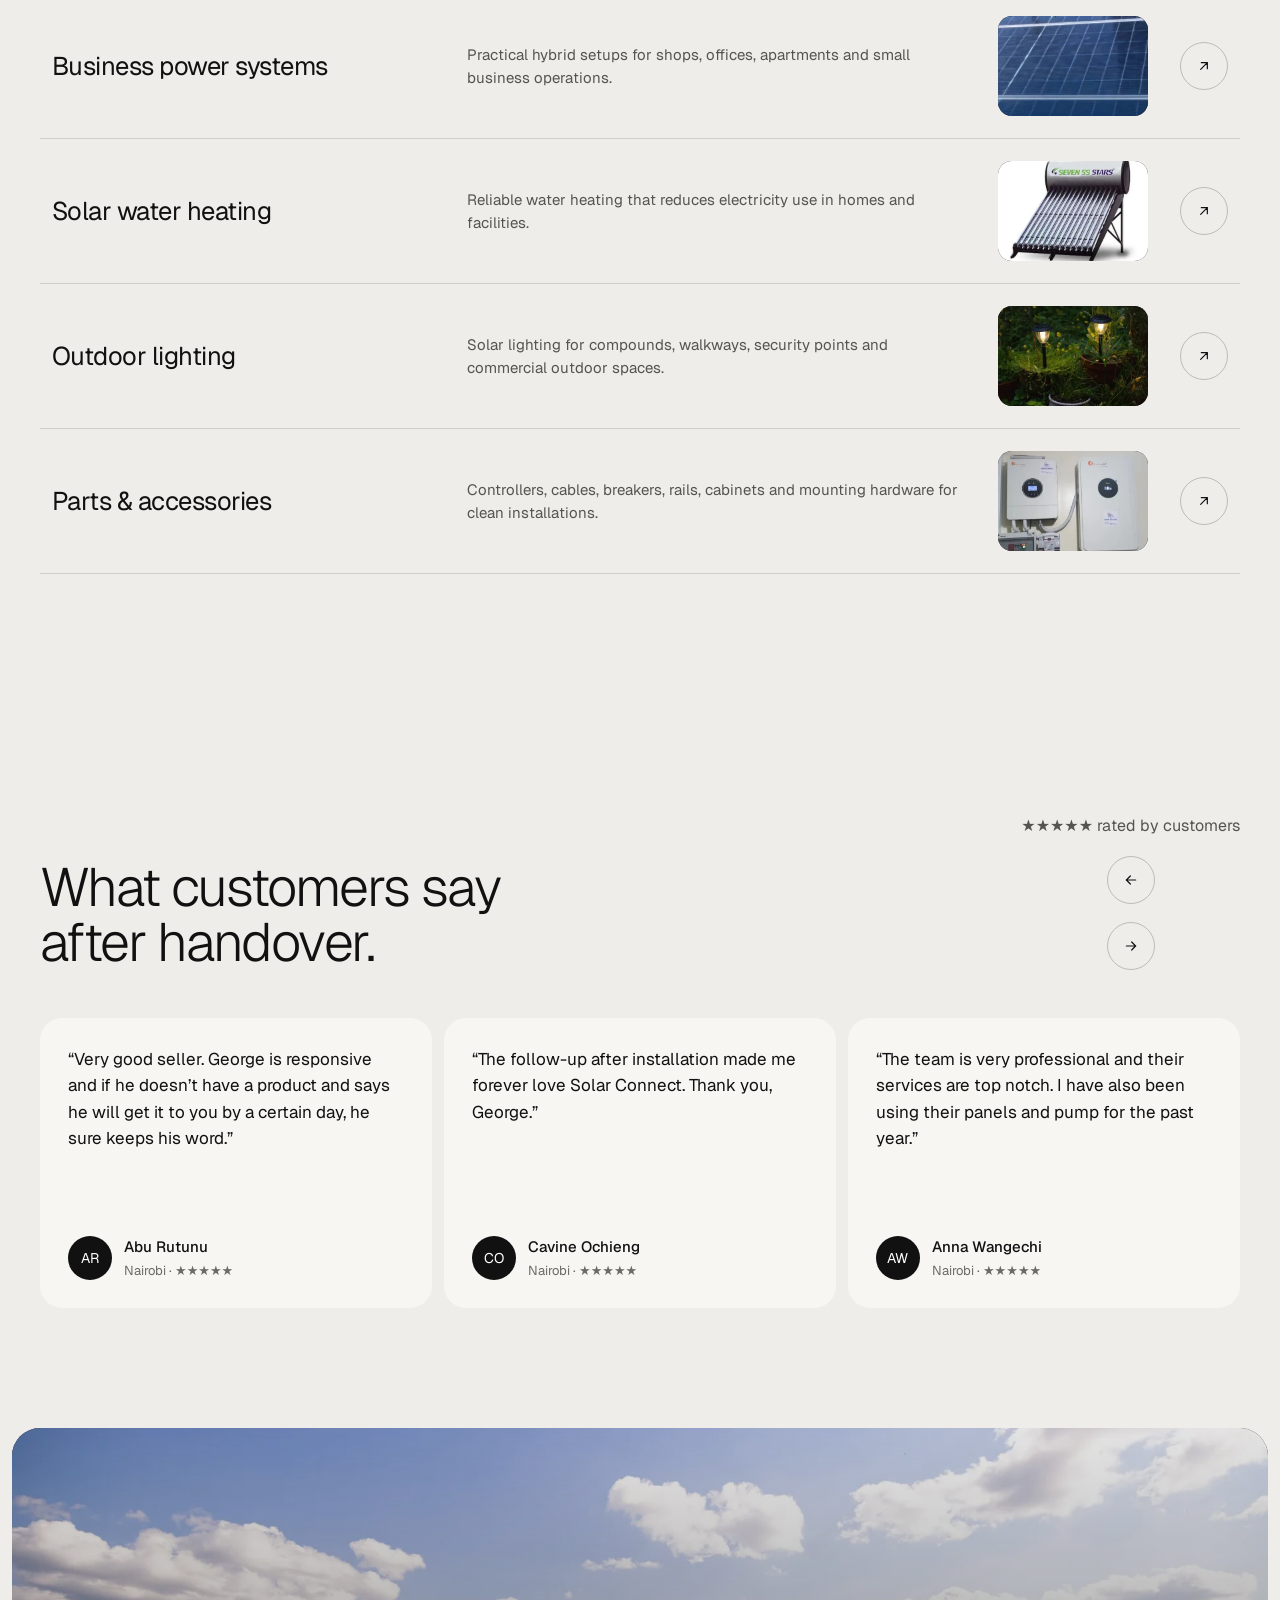
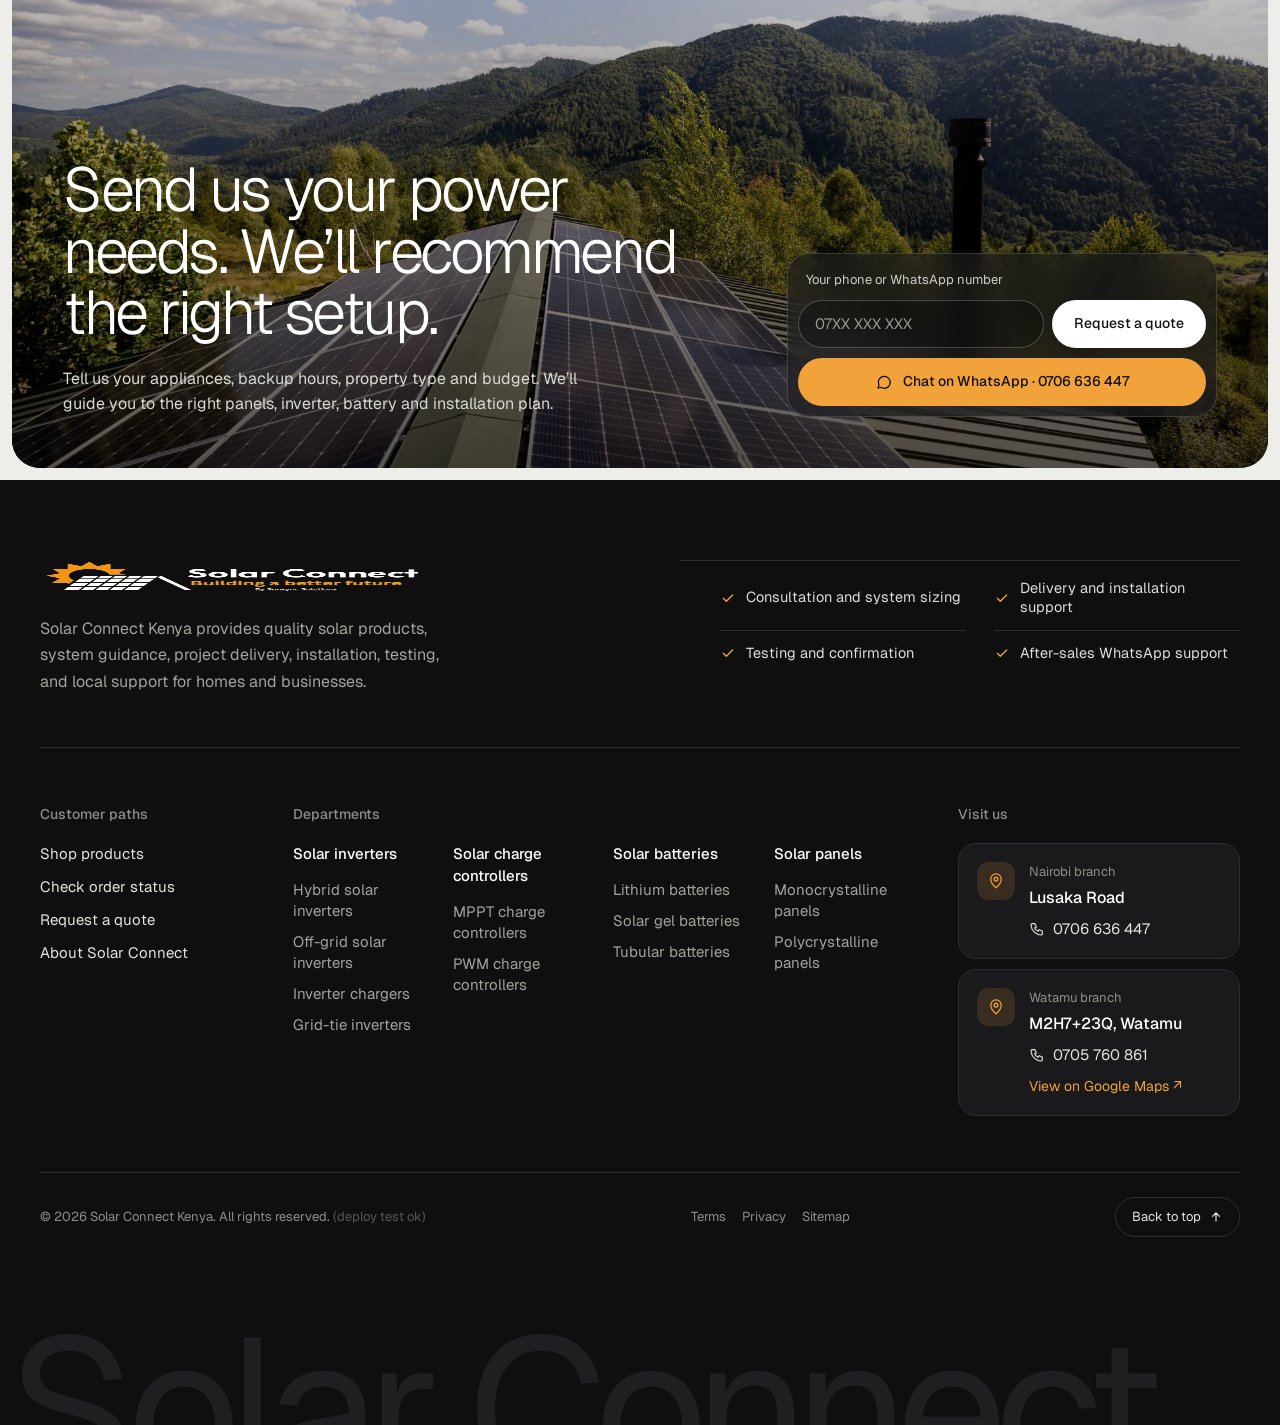
==== commit 6c39b338: "Replace text-only brand marquee with real partner logos Co-Authored-By: Claude Sonnet 5 <noreply@ant" ====
--- a/index.html
+++ b/index.html
@@ -160,7 +160,8 @@
 .brands{padding-block:44px 60px;display:flex;flex-direction:column;gap:24px}
 .brands p{text-align:center}
 .marquee{overflow:hidden;-webkit-mask-image:linear-gradient(90deg,transparent,#000 10%,#000 90%,transparent);mask-image:linear-gradient(90deg,transparent,#000 10%,#000 90%,transparent)}
-.track{display:flex;gap:76px;width:max-content;animation:mq 40s linear infinite;font-size:clamp(22px,2.2vw,30px);letter-spacing:-.02em;color:#4A4A45;white-space:nowrap}
+.track{display:flex;align-items:center;gap:64px;width:max-content;animation:mq 40s linear infinite}
+.track img{height:26px;width:auto;object-fit:contain}
 .marquee:hover .track{animation-play-state:paused}
 @keyframes mq{to{transform:translateX(-50%)}}
 
@@ -546,8 +547,8 @@
   <p class="mono eyebrow">Genuine brands behind every system</p>
   <div class="marquee">
     <div class="track">
-      <span>Deye</span><span>Felicity Solar</span><span>JA Solar</span><span>Jinko Solar</span><span>SMA</span><span>SRNE</span><span>Must</span><span>Taico</span><span>Suntree</span><span>Vestwoods</span>
-      <span aria-hidden="true">Deye</span><span aria-hidden="true">Felicity Solar</span><span aria-hidden="true">JA Solar</span><span aria-hidden="true">Jinko Solar</span><span aria-hidden="true">SMA</span><span aria-hidden="true">SRNE</span><span aria-hidden="true">Must</span><span aria-hidden="true">Taico</span><span aria-hidden="true">Suntree</span><span aria-hidden="true">Vestwoods</span>
+      <span><img src="assets/img/brands/logo_deye.webp" alt="Deye" loading="lazy"></span><span><img src="assets/img/brands/logo_felicity-solar.webp" alt="Felicity Solar" loading="lazy"></span><span><img src="assets/img/brands/logo_ja-solar.webp" alt="JA Solar" loading="lazy"></span><span><img src="assets/img/brands/logo_jinko-solar.webp" alt="Jinko Solar" loading="lazy"></span><span><img src="assets/img/brands/logo_sma.webp" alt="SMA" loading="lazy"></span><span><img src="assets/img/brands/logo_srne.webp" alt="SRNE" loading="lazy"></span><span><img src="assets/img/brands/logo_must.webp" alt="Must" loading="lazy"></span><span><img src="assets/img/brands/logo_taico.webp" alt="Taico" loading="lazy"></span><span><img src="assets/img/brands/logo_suntree.webp" alt="Suntree" loading="lazy"></span><span><img src="assets/img/brands/logo_vestwoods.webp" alt="Vestwoods" loading="lazy"></span>
+      <span aria-hidden="true"><img src="assets/img/brands/logo_deye.webp" alt="Deye" loading="lazy"></span><span aria-hidden="true"><img src="assets/img/brands/logo_felicity-solar.webp" alt="Felicity Solar" loading="lazy"></span><span aria-hidden="true"><img src="assets/img/brands/logo_ja-solar.webp" alt="JA Solar" loading="lazy"></span><span aria-hidden="true"><img src="assets/img/brands/logo_jinko-solar.webp" alt="Jinko Solar" loading="lazy"></span><span aria-hidden="true"><img src="assets/img/brands/logo_sma.webp" alt="SMA" loading="lazy"></span><span aria-hidden="true"><img src="assets/img/brands/logo_srne.webp" alt="SRNE" loading="lazy"></span><span aria-hidden="true"><img src="assets/img/brands/logo_must.webp" alt="Must" loading="lazy"></span><span aria-hidden="true"><img src="assets/img/brands/logo_taico.webp" alt="Taico" loading="lazy"></span><span aria-hidden="true"><img src="assets/img/brands/logo_suntree.webp" alt="Suntree" loading="lazy"></span><span aria-hidden="true"><img src="assets/img/brands/logo_vestwoods.webp" alt="Vestwoods" loading="lazy"></span>
     </div>
   </div>
 </section>
